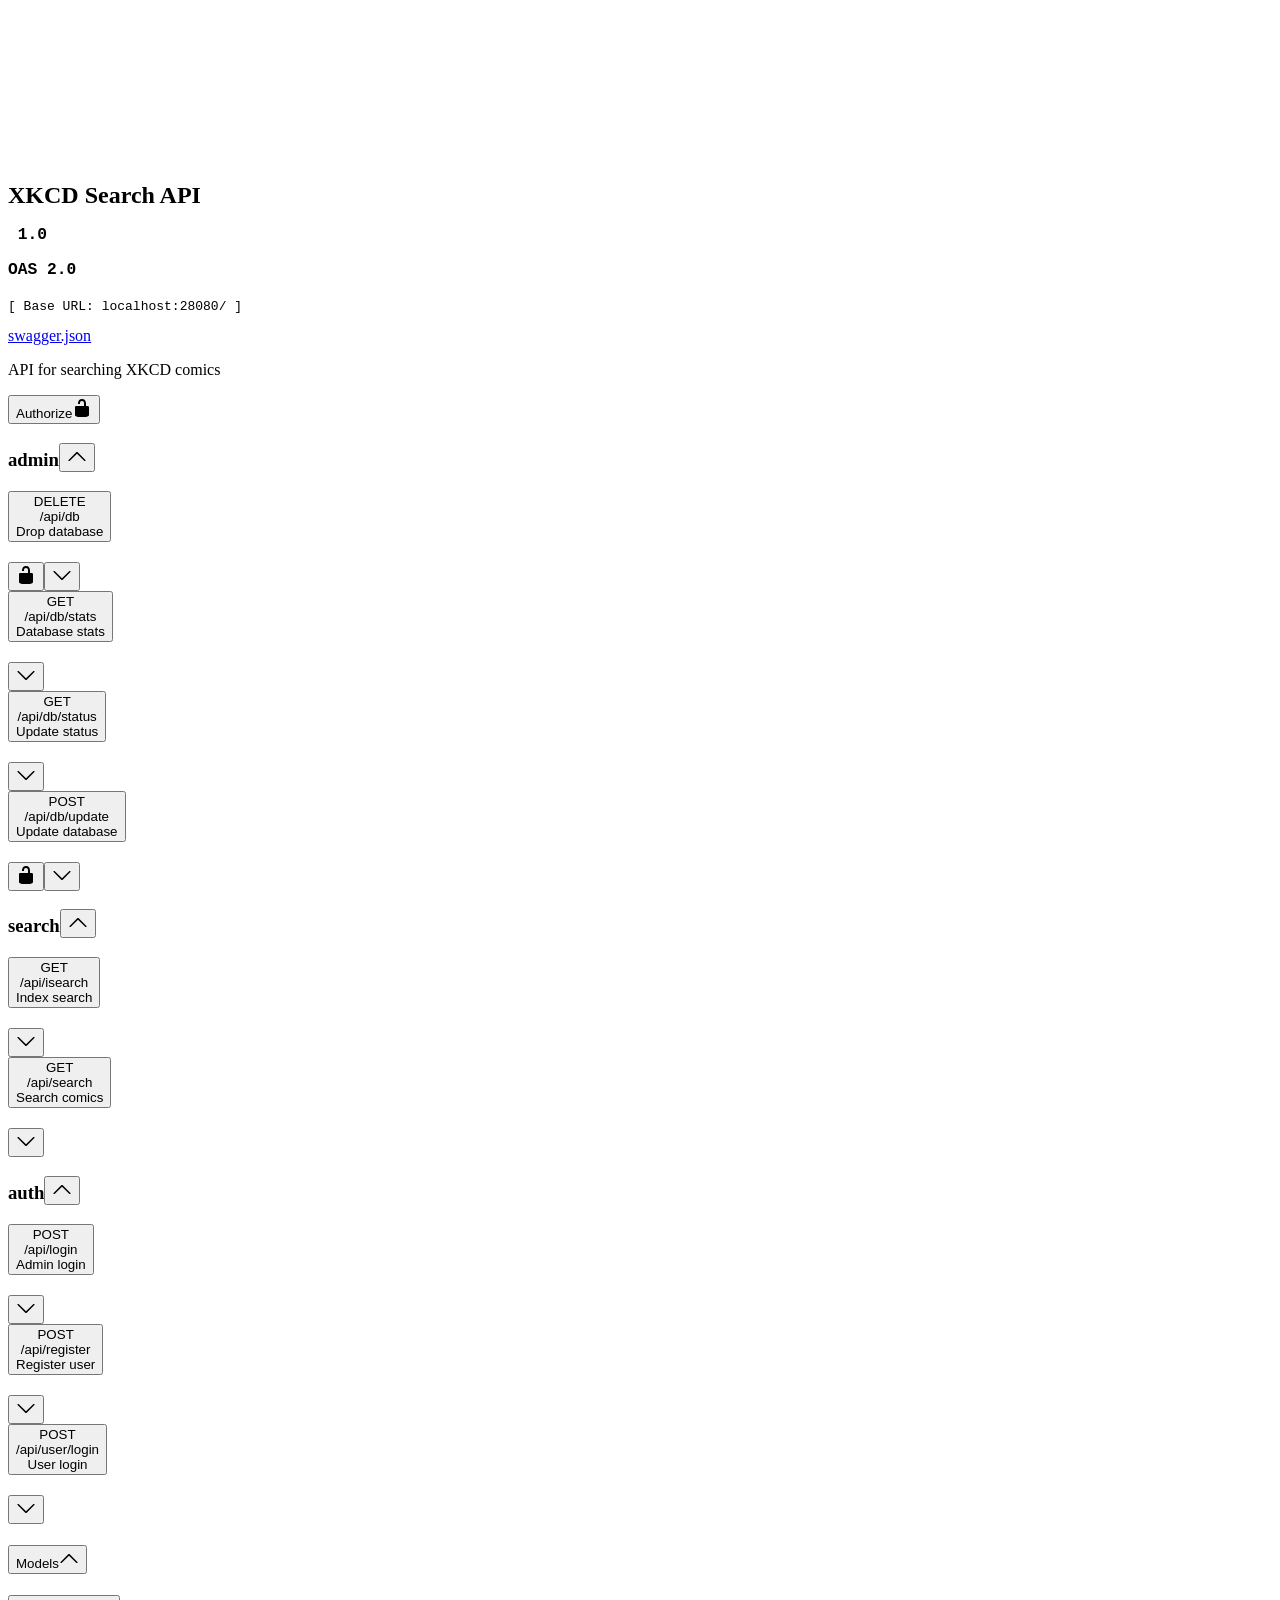
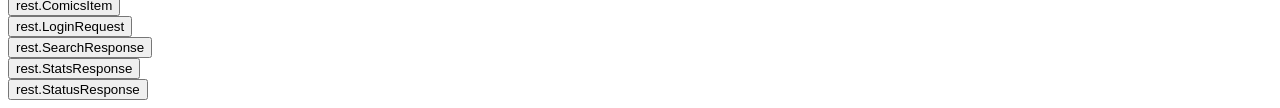
==== swagger/index.html @ 7f73f565 "deploy: b2ec8458a2280588ca6c98a9b2b200794ea55702" ====
<!DOCTYPE html>
<html lang="en">
<head>
  <meta charset="UTF-8">
  <title>XKCD Search API</title>
  <link rel="stylesheet" href="swagger-ui.css">
</head>
<body>
<div id="swagger-ui"></div>
<script src="swagger-ui-bundle.js"></script>
<script>
  SwaggerUIBundle({ url: "swagger.json", dom_id: "#swagger-ui", presets: [SwaggerUIBundle.presets.apis] })
</script>
</body>
</html>
---- swagger/swagger-ui.css ----
.swagger-ui{color:#3b4151;container-name:swagger-ui;container-type:inline-size;/*! normalize.css v7.0.0 | MIT License | github.com/necolas/normalize.css */font-family:sans-serif}.swagger-ui html{line-height:1.15;-ms-text-size-adjust:100%;-webkit-text-size-adjust:100%}.swagger-ui body{margin:0}.swagger-ui article,.swagger-ui aside,.swagger-ui footer,.swagger-ui header,.swagger-ui nav,.swagger-ui section{display:block}.swagger-ui h1{font-size:2em;margin:.67em 0}.swagger-ui figcaption,.swagger-ui figure,.swagger-ui main{display:block}.swagger-ui figure{margin:1em 40px}.swagger-ui hr{box-sizing:content-box;height:0;overflow:visible}.swagger-ui pre{font-family:monospace,monospace;font-size:1em}.swagger-ui a{background-color:transparent;-webkit-text-decoration-skip:objects}.swagger-ui abbr[title]{border-bottom:none;text-decoration:underline;-webkit-text-decoration:underline dotted;text-decoration:underline dotted}.swagger-ui b,.swagger-ui strong{font-weight:inherit;font-weight:bolder}.swagger-ui code,.swagger-ui kbd,.swagger-ui samp{font-family:monospace,monospace;font-size:1em}.swagger-ui dfn{font-style:italic}.swagger-ui mark{background-color:#ff0;color:#000}.swagger-ui small{font-size:80%}.swagger-ui sub,.swagger-ui sup{font-size:75%;line-height:0;position:relative;vertical-align:baseline}.swagger-ui sub{bottom:-.25em}.swagger-ui sup{top:-.5em}.swagger-ui audio,.swagger-ui video{display:inline-block}.swagger-ui audio:not([controls]){display:none;height:0}.swagger-ui img{border-style:none}.swagger-ui svg:not(:root){overflow:hidden}.swagger-ui button,.swagger-ui input,.swagger-ui optgroup,.swagger-ui select,.swagger-ui textarea{font-family:sans-serif;font-size:100%;line-height:1.15;margin:0}.swagger-ui button,.swagger-ui input{overflow:visible}.swagger-ui button,.swagger-ui select{text-transform:none}.swagger-ui [type=reset],.swagger-ui [type=submit],.swagger-ui button,.swagger-ui html [type=button]{-webkit-appearance:button}.swagger-ui [type=button]::-moz-focus-inner,.swagger-ui [type=reset]::-moz-focus-inner,.swagger-ui [type=submit]::-moz-focus-inner,.swagger-ui button::-moz-focus-inner{border-style:none;padding:0}.swagger-ui [type=button]:-moz-focusring,.swagger-ui [type=reset]:-moz-focusring,.swagger-ui [type=submit]:-moz-focusring,.swagger-ui button:-moz-focusring{outline:1px dotted ButtonText}.swagger-ui fieldset{padding:.35em .75em .625em}.swagger-ui legend{box-sizing:border-box;color:inherit;display:table;max-width:100%;padding:0;white-space:normal}.swagger-ui progress{display:inline-block;vertical-align:baseline}.swagger-ui textarea{overflow:auto}.swagger-ui [type=checkbox],.swagger-ui [type=radio]{box-sizing:border-box;padding:0}.swagger-ui [type=number]::-webkit-inner-spin-button,.swagger-ui [type=number]::-webkit-outer-spin-button{height:auto}.swagger-ui [type=search]{-webkit-appearance:textfield;outline-offset:-2px}.swagger-ui [type=search]::-webkit-search-cancel-button,.swagger-ui [type=search]::-webkit-search-decoration{-webkit-appearance:none}.swagger-ui ::-webkit-file-upload-button{-webkit-appearance:button;font:inherit}.swagger-ui details,.swagger-ui menu{display:block}.swagger-ui summary{display:list-item}.swagger-ui canvas{display:inline-block}.swagger-ui [hidden],.swagger-ui template{display:none}.swagger-ui .debug *{outline:1px solid gold}.swagger-ui .debug-white *{outline:1px solid #fff}.swagger-ui .debug-black *{outline:1px solid #000}.swagger-ui .debug-grid{background:transparent url([data-uri]) repeat 0 0}.swagger-ui .debug-grid-16{background:transparent url([data-uri]) repeat 0 0}.swagger-ui .debug-grid-8-solid{background:#fff url([data-uri]) repeat 0 0}.swagger-ui .debug-grid-16-solid{background:#fff url([data-uri]) repeat 0 0}.swagger-ui .border-box,.swagger-ui a,.swagger-ui article,.swagger-ui body,.swagger-ui code,.swagger-ui dd,.swagger-ui div,.swagger-ui dl,.swagger-ui dt,.swagger-ui fieldset,.swagger-ui footer,.swagger-ui form,.swagger-ui h1,.swagger-ui h2,.swagger-ui h3,.swagger-ui h4,.swagger-ui h5,.swagger-ui h6,.swagger-ui header,.swagger-ui html,.swagger-ui input[type=email],.swagger-ui input[type=number],.swagger-ui input[type=password],.swagger-ui input[type=tel],.swagger-ui input[type=text],.swagger-ui input[type=url],.swagger-ui legend,.swagger-ui li,.swagger-ui main,.swagger-ui ol,.swagger-ui p,.swagger-ui pre,.swagger-ui section,.swagger-ui table,.swagger-ui td,.swagger-ui textarea,.swagger-ui th,.swagger-ui tr,.swagger-ui ul{box-sizing:border-box}.swagger-ui .aspect-ratio{height:0;position:relative}.swagger-ui .aspect-ratio--16x9{padding-bottom:56.25%}.swagger-ui .aspect-ratio--9x16{padding-bottom:177.77%}.swagger-ui .aspect-ratio--4x3{padding-bottom:75%}.swagger-ui .aspect-ratio--3x4{padding-bottom:133.33%}.swagger-ui .aspect-ratio--6x4{padding-bottom:66.6%}.swagger-ui .aspect-ratio--4x6{padding-bottom:150%}.swagger-ui .aspect-ratio--8x5{padding-bottom:62.5%}.swagger-ui .aspect-ratio--5x8{padding-bottom:160%}.swagger-ui .aspect-ratio--7x5{padding-bottom:71.42%}.swagger-ui .aspect-ratio--5x7{padding-bottom:140%}.swagger-ui .aspect-ratio--1x1{padding-bottom:100%}.swagger-ui .aspect-ratio--object{bottom:0;height:100%;left:0;position:absolute;right:0;top:0;width:100%;z-index:100}@media screen and (min-width:30em){.swagger-ui .aspect-ratio-ns{height:0;position:relative}.swagger-ui .aspect-ratio--16x9-ns{padding-bottom:56.25%}.swagger-ui .aspect-ratio--9x16-ns{padding-bottom:177.77%}.swagger-ui .aspect-ratio--4x3-ns{padding-bottom:75%}.swagger-ui .aspect-ratio--3x4-ns{padding-bottom:133.33%}.swagger-ui .aspect-ratio--6x4-ns{padding-bottom:66.6%}.swagger-ui .aspect-ratio--4x6-ns{padding-bottom:150%}.swagger-ui .aspect-ratio--8x5-ns{padding-bottom:62.5%}.swagger-ui .aspect-ratio--5x8-ns{padding-bottom:160%}.swagger-ui .aspect-ratio--7x5-ns{padding-bottom:71.42%}.swagger-ui .aspect-ratio--5x7-ns{padding-bottom:140%}.swagger-ui .aspect-ratio--1x1-ns{padding-bottom:100%}.swagger-ui .aspect-ratio--object-ns{bottom:0;height:100%;left:0;position:absolute;right:0;top:0;width:100%;z-index:100}}@media screen and (min-width:30em)and (max-width:60em){.swagger-ui .aspect-ratio-m{height:0;position:relative}.swagger-ui .aspect-ratio--16x9-m{padding-bottom:56.25%}.swagger-ui .aspect-ratio--9x16-m{padding-bottom:177.77%}.swagger-ui .aspect-ratio--4x3-m{padding-bottom:75%}.swagger-ui .aspect-ratio--3x4-m{padding-bottom:133.33%}.swagger-ui .aspect-ratio--6x4-m{padding-bottom:66.6%}.swagger-ui .aspect-ratio--4x6-m{padding-bottom:150%}.swagger-ui .aspect-ratio--8x5-m{padding-bottom:62.5%}.swagger-ui .aspect-ratio--5x8-m{padding-bottom:160%}.swagger-ui .aspect-ratio--7x5-m{padding-bottom:71.42%}.swagger-ui .aspect-ratio--5x7-m{padding-bottom:140%}.swagger-ui .aspect-ratio--1x1-m{padding-bottom:100%}.swagger-ui .aspect-ratio--object-m{bottom:0;height:100%;left:0;position:absolute;right:0;top:0;width:100%;z-index:100}}@media screen and (min-width:60em){.swagger-ui .aspect-ratio-l{height:0;position:relative}.swagger-ui .aspect-ratio--16x9-l{padding-bottom:56.25%}.swagger-ui .aspect-ratio--9x16-l{padding-bottom:177.77%}.swagger-ui .aspect-ratio--4x3-l{padding-bottom:75%}.swagger-ui .aspect-ratio--3x4-l{padding-bottom:133.33%}.swagger-ui .aspect-ratio--6x4-l{padding-bottom:66.6%}.swagger-ui .aspect-ratio--4x6-l{padding-bottom:150%}.swagger-ui .aspect-ratio--8x5-l{padding-bottom:62.5%}.swagger-ui .aspect-ratio--5x8-l{padding-bottom:160%}.swagger-ui .aspect-ratio--7x5-l{padding-bottom:71.42%}.swagger-ui .aspect-ratio--5x7-l{padding-bottom:140%}.swagger-ui .aspect-ratio--1x1-l{padding-bottom:100%}.swagger-ui .aspect-ratio--object-l{bottom:0;height:100%;left:0;position:absolute;right:0;top:0;width:100%;z-index:100}}.swagger-ui img{max-width:100%}.swagger-ui .cover{background-size:cover!important}.swagger-ui .contain{background-size:contain!important}@media screen and (min-width:30em){.swagger-ui .cover-ns{background-size:cover!important}.swagger-ui .contain-ns{background-size:contain!important}}@media screen and (min-width:30em)and (max-width:60em){.swagger-ui .cover-m{background-size:cover!important}.swagger-ui .contain-m{background-size:contain!important}}@media screen and (min-width:60em){.swagger-ui .cover-l{background-size:cover!important}.swagger-ui .contain-l{background-size:contain!important}}.swagger-ui .bg-center{background-position:50%;background-repeat:no-repeat}.swagger-ui .bg-top{background-position:top;background-repeat:no-repeat}.swagger-ui .bg-right{background-position:100%;background-repeat:no-repeat}.swagger-ui .bg-bottom{background-position:bottom;background-repeat:no-repeat}.swagger-ui .bg-left{background-position:0;background-repeat:no-repeat}@media screen and (min-width:30em){.swagger-ui .bg-center-ns{background-position:50%;background-repeat:no-repeat}.swagger-ui .bg-top-ns{background-position:top;background-repeat:no-repeat}.swagger-ui .bg-right-ns{background-position:100%;background-repeat:no-repeat}.swagger-ui .bg-bottom-ns{background-position:bottom;background-repeat:no-repeat}.swagger-ui .bg-left-ns{background-position:0;background-repeat:no-repeat}}@media screen and (min-width:30em)and (max-width:60em){.swagger-ui .bg-center-m{background-position:50%;background-repeat:no-repeat}.swagger-ui .bg-top-m{background-position:top;background-repeat:no-repeat}.swagger-ui .bg-right-m{background-position:100%;background-repeat:no-repeat}.swagger-ui .bg-bottom-m{background-position:bottom;background-repeat:no-repeat}.swagger-ui .bg-left-m{background-position:0;background-repeat:no-repeat}}@media screen and (min-width:60em){.swagger-ui .bg-center-l{background-position:50%;background-repeat:no-repeat}.swagger-ui .bg-top-l{background-position:top;background-repeat:no-repeat}.swagger-ui .bg-right-l{background-position:100%;background-repeat:no-repeat}.swagger-ui .bg-bottom-l{background-position:bottom;background-repeat:no-repeat}.swagger-ui .bg-left-l{background-position:0;background-repeat:no-repeat}}.swagger-ui .outline{outline:1px solid}.swagger-ui .outline-transparent{outline:1px solid transparent}.swagger-ui .outline-0{outline:0}@media screen and (min-width:30em){.swagger-ui .outline-ns{outline:1px solid}.swagger-ui .outline-transparent-ns{outline:1px solid transparent}.swagger-ui .outline-0-ns{outline:0}}@media screen and (min-width:30em)and (max-width:60em){.swagger-ui .outline-m{outline:1px solid}.swagger-ui .outline-transparent-m{outline:1px solid transparent}.swagger-ui .outline-0-m{outline:0}}@media screen and (min-width:60em){.swagger-ui .outline-l{outline:1px solid}.swagger-ui .outline-transparent-l{outline:1px solid transparent}.swagger-ui .outline-0-l{outline:0}}.swagger-ui .ba{border-style:solid;border-width:1px}.swagger-ui .bt{border-top-style:solid;border-top-width:1px}.swagger-ui .br{border-right-style:solid;border-right-width:1px}.swagger-ui .bb{border-bottom-style:solid;border-bottom-width:1px}.swagger-ui .bl{border-left-style:solid;border-left-width:1px}.swagger-ui .bn{border-style:none;border-width:0}@media screen and (min-width:30em){.swagger-ui .ba-ns{border-style:solid;border-width:1px}.swagger-ui .bt-ns{border-top-style:solid;border-top-width:1px}.swagger-ui .br-ns{border-right-style:solid;border-right-width:1px}.swagger-ui .bb-ns{border-bottom-style:solid;border-bottom-width:1px}.swagger-ui .bl-ns{border-left-style:solid;border-left-width:1px}.swagger-ui .bn-ns{border-style:none;border-width:0}}@media screen and (min-width:30em)and (max-width:60em){.swagger-ui .ba-m{border-style:solid;border-width:1px}.swagger-ui .bt-m{border-top-style:solid;border-top-width:1px}.swagger-ui .br-m{border-right-style:solid;border-right-width:1px}.swagger-ui .bb-m{border-bottom-style:solid;border-bottom-width:1px}.swagger-ui .bl-m{border-left-style:solid;border-left-width:1px}.swagger-ui .bn-m{border-style:none;border-width:0}}@media screen and (min-width:60em){.swagger-ui .ba-l{border-style:solid;border-width:1px}.swagger-ui .bt-l{border-top-style:solid;border-top-width:1px}.swagger-ui .br-l{border-right-style:solid;border-right-width:1px}.swagger-ui .bb-l{border-bottom-style:solid;border-bottom-width:1px}.swagger-ui .bl-l{border-left-style:solid;border-left-width:1px}.swagger-ui .bn-l{border-style:none;border-width:0}}.swagger-ui .b--black{border-color:#000}.swagger-ui .b--near-black{border-color:#111}.swagger-ui .b--dark-gray{border-color:#333}.swagger-ui .b--mid-gray{border-color:#555}.swagger-ui .b--gray{border-color:#777}.swagger-ui .b--silver{border-color:#999}.swagger-ui .b--light-silver{border-color:#aaa}.swagger-ui .b--moon-gray{border-color:#ccc}.swagger-ui .b--light-gray{border-color:#eee}.swagger-ui .b--near-white{border-color:#f4f4f4}.swagger-ui .b--white{border-color:#fff}.swagger-ui .b--white-90{border-color:hsla(0,0%,100%,.9)}.swagger-ui .b--white-80{border-color:hsla(0,0%,100%,.8)}.swagger-ui .b--white-70{border-color:hsla(0,0%,100%,.7)}.swagger-ui .b--white-60{border-color:hsla(0,0%,100%,.6)}.swagger-ui .b--white-50{border-color:hsla(0,0%,100%,.5)}.swagger-ui .b--white-40{border-color:hsla(0,0%,100%,.4)}.swagger-ui .b--white-30{border-color:hsla(0,0%,100%,.3)}.swagger-ui .b--white-20{border-color:hsla(0,0%,100%,.2)}.swagger-ui .b--white-10{border-color:hsla(0,0%,100%,.1)}.swagger-ui .b--white-05{border-color:hsla(0,0%,100%,.05)}.swagger-ui .b--white-025{border-color:hsla(0,0%,100%,.025)}.swagger-ui .b--white-0125{border-color:hsla(0,0%,100%,.013)}.swagger-ui .b--black-90{border-color:rgba(0,0,0,.9)}.swagger-ui .b--black-80{border-color:rgba(0,0,0,.8)}.swagger-ui .b--black-70{border-color:rgba(0,0,0,.7)}.swagger-ui .b--black-60{border-color:rgba(0,0,0,.6)}.swagger-ui .b--black-50{border-color:rgba(0,0,0,.5)}.swagger-ui .b--black-40{border-color:rgba(0,0,0,.4)}.swagger-ui .b--black-30{border-color:rgba(0,0,0,.3)}.swagger-ui .b--black-20{border-color:rgba(0,0,0,.2)}.swagger-ui .b--black-10{border-color:rgba(0,0,0,.1)}.swagger-ui .b--black-05{border-color:rgba(0,0,0,.05)}.swagger-ui .b--black-025{border-color:rgba(0,0,0,.025)}.swagger-ui .b--black-0125{border-color:rgba(0,0,0,.013)}.swagger-ui .b--dark-red{border-color:#e7040f}.swagger-ui .b--red{border-color:#ff4136}.swagger-ui .b--light-red{border-color:#ff725c}.swagger-ui .b--orange{border-color:#ff6300}.swagger-ui .b--gold{border-color:#ffb700}.swagger-ui .b--yellow{border-color:gold}.swagger-ui .b--light-yellow{border-color:#fbf1a9}.swagger-ui .b--purple{border-color:#5e2ca5}.swagger-ui .b--light-purple{border-color:#a463f2}.swagger-ui .b--dark-pink{border-color:#d5008f}.swagger-ui .b--hot-pink{border-color:#ff41b4}.swagger-ui .b--pink{border-color:#ff80cc}.swagger-ui .b--light-pink{border-color:#ffa3d7}.swagger-ui .b--dark-green{border-color:#137752}.swagger-ui .b--green{border-color:#19a974}.swagger-ui .b--light-green{border-color:#9eebcf}.swagger-ui .b--navy{border-color:#001b44}.swagger-ui .b--dark-blue{border-color:#00449e}.swagger-ui .b--blue{border-color:#357edd}.swagger-ui .b--light-blue{border-color:#96ccff}.swagger-ui .b--lightest-blue{border-color:#cdecff}.swagger-ui .b--washed-blue{border-color:#f6fffe}.swagger-ui .b--washed-green{border-color:#e8fdf5}.swagger-ui .b--washed-yellow{border-color:#fffceb}.swagger-ui .b--washed-red{border-color:#ffdfdf}.swagger-ui .b--transparent{border-color:transparent}.swagger-ui .b--inherit{border-color:inherit}.swagger-ui .br0{border-radius:0}.swagger-ui .br1{border-radius:.125rem}.swagger-ui .br2{border-radius:.25rem}.swagger-ui .br3{border-radius:.5rem}.swagger-ui .br4{border-radius:1rem}.swagger-ui .br-100{border-radius:100%}.swagger-ui .br-pill{border-radius:9999px}.swagger-ui .br--bottom{border-top-left-radius:0;border-top-right-radius:0}.swagger-ui .br--top{border-bottom-left-radius:0;border-bottom-right-radius:0}.swagger-ui .br--right{border-bottom-left-radius:0;border-top-left-radius:0}.swagger-ui .br--left{border-bottom-right-radius:0;border-top-right-radius:0}@media screen and (min-width:30em){.swagger-ui .br0-ns{border-radius:0}.swagger-ui .br1-ns{border-radius:.125rem}.swagger-ui .br2-ns{border-radius:.25rem}.swagger-ui .br3-ns{border-radius:.5rem}.swagger-ui .br4-ns{border-radius:1rem}.swagger-ui .br-100-ns{border-radius:100%}.swagger-ui .br-pill-ns{border-radius:9999px}.swagger-ui .br--bottom-ns{border-top-left-radius:0;border-top-right-radius:0}.swagger-ui .br--top-ns{border-bottom-left-radius:0;border-bottom-right-radius:0}.swagger-ui .br--right-ns{border-bottom-left-radius:0;border-top-left-radius:0}.swagger-ui .br--left-ns{border-bottom-right-radius:0;border-top-right-radius:0}}@media screen and (min-width:30em)and (max-width:60em){.swagger-ui .br0-m{border-radius:0}.swagger-ui .br1-m{border-radius:.125rem}.swagger-ui .br2-m{border-radius:.25rem}.swagger-ui .br3-m{border-radius:.5rem}.swagger-ui .br4-m{border-radius:1rem}.swagger-ui .br-100-m{border-radius:100%}.swagger-ui .br-pill-m{border-radius:9999px}.swagger-ui .br--bottom-m{border-top-left-radius:0;border-top-right-radius:0}.swagger-ui .br--top-m{border-bottom-left-radius:0;border-bottom-right-radius:0}.swagger-ui .br--right-m{border-bottom-left-radius:0;border-top-left-radius:0}.swagger-ui .br--left-m{border-bottom-right-radius:0;border-top-right-radius:0}}@media screen and (min-width:60em){.swagger-ui .br0-l{border-radius:0}.swagger-ui .br1-l{border-radius:.125rem}.swagger-ui .br2-l{border-radius:.25rem}.swagger-ui .br3-l{border-radius:.5rem}.swagger-ui .br4-l{border-radius:1rem}.swagger-ui .br-100-l{border-radius:100%}.swagger-ui .br-pill-l{border-radius:9999px}.swagger-ui .br--bottom-l{border-top-left-radius:0;border-top-right-radius:0}.swagger-ui .br--top-l{border-bottom-left-radius:0;border-bottom-right-radius:0}.swagger-ui .br--right-l{border-bottom-left-radius:0;border-top-left-radius:0}.swagger-ui .br--left-l{border-bottom-right-radius:0;border-top-right-radius:0}}.swagger-ui .b--dotted{border-style:dotted}.swagger-ui .b--dashed{border-style:dashed}.swagger-ui .b--solid{border-style:solid}.swagger-ui .b--none{border-style:none}@media screen and (min-width:30em){.swagger-ui .b--dotted-ns{border-style:dotted}.swagger-ui .b--dashed-ns{border-style:dashed}.swagger-ui .b--solid-ns{border-style:solid}.swagger-ui .b--none-ns{border-style:none}}@media screen and (min-width:30em)and (max-width:60em){.swagger-ui .b--dotted-m{border-style:dotted}.swagger-ui .b--dashed-m{border-style:dashed}.swagger-ui .b--solid-m{border-style:solid}.swagger-ui .b--none-m{border-style:none}}@media screen and (min-width:60em){.swagger-ui .b--dotted-l{border-style:dotted}.swagger-ui .b--dashed-l{border-style:dashed}.swagger-ui .b--solid-l{border-style:solid}.swagger-ui .b--none-l{border-style:none}}.swagger-ui .bw0{border-width:0}.swagger-ui .bw1{border-width:.125rem}.swagger-ui .bw2{border-width:.25rem}.swagger-ui .bw3{border-width:.5rem}.swagger-ui .bw4{border-width:1rem}.swagger-ui .bw5{border-width:2rem}.swagger-ui .bt-0{border-top-width:0}.swagger-ui .br-0{border-right-width:0}.swagger-ui .bb-0{border-bottom-width:0}.swagger-ui .bl-0{border-left-width:0}@media screen and (min-width:30em){.swagger-ui .bw0-ns{border-width:0}.swagger-ui .bw1-ns{border-width:.125rem}.swagger-ui .bw2-ns{border-width:.25rem}.swagger-ui .bw3-ns{border-width:.5rem}.swagger-ui .bw4-ns{border-width:1rem}.swagger-ui .bw5-ns{border-width:2rem}.swagger-ui .bt-0-ns{border-top-width:0}.swagger-ui .br-0-ns{border-right-width:0}.swagger-ui .bb-0-ns{border-bottom-width:0}.swagger-ui .bl-0-ns{border-left-width:0}}@media screen and (min-width:30em)and (max-width:60em){.swagger-ui .bw0-m{border-width:0}.swagger-ui .bw1-m{border-width:.125rem}.swagger-ui .bw2-m{border-width:.25rem}.swagger-ui .bw3-m{border-width:.5rem}.swagger-ui .bw4-m{border-width:1rem}.swagger-ui .bw5-m{border-width:2rem}.swagger-ui .bt-0-m{border-top-width:0}.swagger-ui .br-0-m{border-right-width:0}.swagger-ui .bb-0-m{border-bottom-width:0}.swagger-ui .bl-0-m{border-left-width:0}}@media screen and (min-width:60em){.swagger-ui .bw0-l{border-width:0}.swagger-ui .bw1-l{border-width:.125rem}.swagger-ui .bw2-l{border-width:.25rem}.swagger-ui .bw3-l{border-width:.5rem}.swagger-ui .bw4-l{border-width:1rem}.swagger-ui .bw5-l{border-width:2rem}.swagger-ui .bt-0-l{border-top-width:0}.swagger-ui .br-0-l{border-right-width:0}.swagger-ui .bb-0-l{border-bottom-width:0}.swagger-ui .bl-0-l{border-left-width:0}}.swagger-ui .shadow-1{box-shadow:0 0 4px 2px rgba(0,0,0,.2)}.swagger-ui .shadow-2{box-shadow:0 0 8px 2px rgba(0,0,0,.2)}.swagger-ui .shadow-3{box-shadow:2px 2px 4px 2px rgba(0,0,0,.2)}.swagger-ui .shadow-4{box-shadow:2px 2px 8px 0 rgba(0,0,0,.2)}.swagger-ui .shadow-5{box-shadow:4px 4px 8px 0 rgba(0,0,0,.2)}@media screen and (min-width:30em){.swagger-ui .shadow-1-ns{box-shadow:0 0 4px 2px rgba(0,0,0,.2)}.swagger-ui .shadow-2-ns{box-shadow:0 0 8px 2px rgba(0,0,0,.2)}.swagger-ui .shadow-3-ns{box-shadow:2px 2px 4px 2px rgba(0,0,0,.2)}.swagger-ui .shadow-4-ns{box-shadow:2px 2px 8px 0 rgba(0,0,0,.2)}.swagger-ui .shadow-5-ns{box-shadow:4px 4px 8px 0 rgba(0,0,0,.2)}}@media screen and (min-width:30em)and (max-width:60em){.swagger-ui .shadow-1-m{box-shadow:0 0 4px 2px rgba(0,0,0,.2)}.swagger-ui .shadow-2-m{box-shadow:0 0 8px 2px rgba(0,0,0,.2)}.swagger-ui .shadow-3-m{box-shadow:2px 2px 4px 2px rgba(0,0,0,.2)}.swagger-ui .shadow-4-m{box-shadow:2px 2px 8px 0 rgba(0,0,0,.2)}.swagger-ui .shadow-5-m{box-shadow:4px 4px 8px 0 rgba(0,0,0,.2)}}@media screen and (min-width:60em){.swagger-ui .shadow-1-l{box-shadow:0 0 4px 2px rgba(0,0,0,.2)}.swagger-ui .shadow-2-l{box-shadow:0 0 8px 2px rgba(0,0,0,.2)}.swagger-ui .shadow-3-l{box-shadow:2px 2px 4px 2px rgba(0,0,0,.2)}.swagger-ui .shadow-4-l{box-shadow:2px 2px 8px 0 rgba(0,0,0,.2)}.swagger-ui .shadow-5-l{box-shadow:4px 4px 8px 0 rgba(0,0,0,.2)}}.swagger-ui .pre{overflow-x:auto;overflow-y:hidden;overflow:scroll}.swagger-ui .top-0{top:0}.swagger-ui .right-0{right:0}.swagger-ui .bottom-0{bottom:0}.swagger-ui .left-0{left:0}.swagger-ui .top-1{top:1rem}.swagger-ui .right-1{right:1rem}.swagger-ui .bottom-1{bottom:1rem}.swagger-ui .left-1{left:1rem}.swagger-ui .top-2{top:2rem}.swagger-ui .right-2{right:2rem}.swagger-ui .bottom-2{bottom:2rem}.swagger-ui .left-2{left:2rem}.swagger-ui .top--1{top:-1rem}.swagger-ui .right--1{right:-1rem}.swagger-ui .bottom--1{bottom:-1rem}.swagger-ui .left--1{left:-1rem}.swagger-ui .top--2{top:-2rem}.swagger-ui .right--2{right:-2rem}.swagger-ui .bottom--2{bottom:-2rem}.swagger-ui .left--2{left:-2rem}.swagger-ui .absolute--fill{bottom:0;left:0;right:0;top:0}@media screen and (min-width:30em){.swagger-ui .top-0-ns{top:0}.swagger-ui .left-0-ns{left:0}.swagger-ui .right-0-ns{right:0}.swagger-ui .bottom-0-ns{bottom:0}.swagger-ui .top-1-ns{top:1rem}.swagger-ui .left-1-ns{left:1rem}.swagger-ui .right-1-ns{right:1rem}.swagger-ui .bottom-1-ns{bottom:1rem}.swagger-ui .top-2-ns{top:2rem}.swagger-ui .left-2-ns{left:2rem}.swagger-ui .right-2-ns{right:2rem}.swagger-ui .bottom-2-ns{bottom:2rem}.swagger-ui .top--1-ns{top:-1rem}.swagger-ui .right--1-ns{right:-1rem}.swagger-ui .bottom--1-ns{bottom:-1rem}.swagger-ui .left--1-ns{left:-1rem}.swagger-ui .top--2-ns{top:-2rem}.swagger-ui .right--2-ns{right:-2rem}.swagger-ui .bottom--2-ns{bottom:-2rem}.swagger-ui .left--2-ns{left:-2rem}.swagger-ui .absolute--fill-ns{bottom:0;left:0;right:0;top:0}}@media screen and (min-width:30em)and (max-width:60em){.swagger-ui .top-0-m{top:0}.swagger-ui .left-0-m{left:0}.swagger-ui .right-0-m{right:0}.swagger-ui .bottom-0-m{bottom:0}.swagger-ui .top-1-m{top:1rem}.swagger-ui .left-1-m{left:1rem}.swagger-ui .right-1-m{right:1rem}.swagger-ui .bottom-1-m{bottom:1rem}.swagger-ui .top-2-m{top:2rem}.swagger-ui .left-2-m{left:2rem}.swagger-ui .right-2-m{right:2rem}.swagger-ui .bottom-2-m{bottom:2rem}.swagger-ui .top--1-m{top:-1rem}.swagger-ui .right--1-m{right:-1rem}.swagger-ui .bottom--1-m{bottom:-1rem}.swagger-ui .left--1-m{left:-1rem}.swagger-ui .top--2-m{top:-2rem}.swagger-ui .right--2-m{right:-2rem}.swagger-ui .bottom--2-m{bottom:-2rem}.swagger-ui .left--2-m{left:-2rem}.swagger-ui .absolute--fill-m{bottom:0;left:0;right:0;top:0}}@media screen and (min-width:60em){.swagger-ui .top-0-l{top:0}.swagger-ui .left-0-l{left:0}.swagger-ui .right-0-l{right:0}.swagger-ui .bottom-0-l{bottom:0}.swagger-ui .top-1-l{top:1rem}.swagger-ui .left-1-l{left:1rem}.swagger-ui .right-1-l{right:1rem}.swagger-ui .bottom-1-l{bottom:1rem}.swagger-ui .top-2-l{top:2rem}.swagger-ui .left-2-l{left:2rem}.swagger-ui .right-2-l{right:2rem}.swagger-ui .bottom-2-l{bottom:2rem}.swagger-ui .top--1-l{top:-1rem}.swagger-ui .right--1-l{right:-1rem}.swagger-ui .bottom--1-l{bottom:-1rem}.swagger-ui .left--1-l{left:-1rem}.swagger-ui .top--2-l{top:-2rem}.swagger-ui .right--2-l{right:-2rem}.swagger-ui .bottom--2-l{bottom:-2rem}.swagger-ui .left--2-l{left:-2rem}.swagger-ui .absolute--fill-l{bottom:0;left:0;right:0;top:0}}.swagger-ui .cf:after,.swagger-ui .cf:before{content:" ";display:table}.swagger-ui .cf:after{clear:both}.swagger-ui .cf{zoom:1}.swagger-ui .cl{clear:left}.swagger-ui .cr{clear:right}.swagger-ui .cb{clear:both}.swagger-ui .cn{clear:none}@media screen and (min-width:30em){.swagger-ui .cl-ns{clear:left}.swagger-ui .cr-ns{clear:right}.swagger-ui .cb-ns{clear:both}.swagger-ui .cn-ns{clear:none}}@media screen and (min-width:30em)and (max-width:60em){.swagger-ui .cl-m{clear:left}.swagger-ui .cr-m{clear:right}.swagger-ui .cb-m{clear:both}.swagger-ui .cn-m{clear:none}}@media screen and (min-width:60em){.swagger-ui .cl-l{clear:left}.swagger-ui .cr-l{clear:right}.swagger-ui .cb-l{clear:both}.swagger-ui .cn-l{clear:none}}.swagger-ui .flex{display:flex}.swagger-ui .inline-flex{display:inline-flex}.swagger-ui .flex-auto{flex:1 1 auto;min-height:0;min-width:0}.swagger-ui .flex-none{flex:none}.swagger-ui .flex-column{flex-direction:column}.swagger-ui .flex-row{flex-direction:row}.swagger-ui .flex-wrap{flex-wrap:wrap}.swagger-ui .flex-nowrap{flex-wrap:nowrap}.swagger-ui .flex-wrap-reverse{flex-wrap:wrap-reverse}.swagger-ui .flex-column-reverse{flex-direction:column-reverse}.swagger-ui .flex-row-reverse{flex-direction:row-reverse}.swagger-ui .items-start{align-items:flex-start}.swagger-ui .items-end{align-items:flex-end}.swagger-ui .items-center{align-items:center}.swagger-ui .items-baseline{align-items:baseline}.swagger-ui .items-stretch{align-items:stretch}.swagger-ui .self-start{align-self:flex-start}.swagger-ui .self-end{align-self:flex-end}.swagger-ui .self-center{align-self:center}.swagger-ui .self-baseline{align-self:baseline}.swagger-ui .self-stretch{align-self:stretch}.swagger-ui .justify-start{justify-content:flex-start}.swagger-ui .justify-end{justify-content:flex-end}.swagger-ui .justify-center{justify-content:center}.swagger-ui .justify-between{justify-content:space-between}.swagger-ui .justify-around{justify-content:space-around}.swagger-ui .content-start{align-content:flex-start}.swagger-ui .content-end{align-content:flex-end}.swagger-ui .content-center{align-content:center}.swagger-ui .content-between{align-content:space-between}.swagger-ui .content-around{align-content:space-around}.swagger-ui .content-stretch{align-content:stretch}.swagger-ui .order-0{order:0}.swagger-ui .order-1{order:1}.swagger-ui .order-2{order:2}.swagger-ui .order-3{order:3}.swagger-ui .order-4{order:4}.swagger-ui .order-5{order:5}.swagger-ui .order-6{order:6}.swagger-ui .order-7{order:7}.swagger-ui .order-8{order:8}.swagger-ui .order-last{order:99999}.swagger-ui .flex-grow-0{flex-grow:0}.swagger-ui .flex-grow-1{flex-grow:1}.swagger-ui .flex-shrink-0{flex-shrink:0}.swagger-ui .flex-shrink-1{flex-shrink:1}@media screen and (min-width:30em){.swagger-ui .flex-ns{display:flex}.swagger-ui .inline-flex-ns{display:inline-flex}.swagger-ui .flex-auto-ns{flex:1 1 auto;min-height:0;min-width:0}.swagger-ui .flex-none-ns{flex:none}.swagger-ui .flex-column-ns{flex-direction:column}.swagger-ui .flex-row-ns{flex-direction:row}.swagger-ui .flex-wrap-ns{flex-wrap:wrap}.swagger-ui .flex-nowrap-ns{flex-wrap:nowrap}.swagger-ui .flex-wrap-reverse-ns{flex-wrap:wrap-reverse}.swagger-ui .flex-column-reverse-ns{flex-direction:column-reverse}.swagger-ui .flex-row-reverse-ns{flex-direction:row-reverse}.swagger-ui .items-start-ns{align-items:flex-start}.swagger-ui .items-end-ns{align-items:flex-end}.swagger-ui .items-center-ns{align-items:center}.swagger-ui .items-baseline-ns{align-items:baseline}.swagger-ui .items-stretch-ns{align-items:stretch}.swagger-ui .self-start-ns{align-self:flex-start}.swagger-ui .self-end-ns{align-self:flex-end}.swagger-ui .self-center-ns{align-self:center}.swagger-ui .self-baseline-ns{align-self:baseline}.swagger-ui .self-stretch-ns{align-self:stretch}.swagger-ui .justify-start-ns{justify-content:flex-start}.swagger-ui .justify-end-ns{justify-content:flex-end}.swagger-ui .justify-center-ns{justify-content:center}.swagger-ui .justify-between-ns{justify-content:space-between}.swagger-ui .justify-around-ns{justify-content:space-around}.swagger-ui .content-start-ns{align-content:flex-start}.swagger-ui .content-end-ns{align-content:flex-end}.swagger-ui .content-center-ns{align-content:center}.swagger-ui .content-between-ns{align-content:space-between}.swagger-ui .content-around-ns{align-content:space-around}.swagger-ui .content-stretch-ns{align-content:stretch}.swagger-ui .order-0-ns{order:0}.swagger-ui .order-1-ns{order:1}.swagger-ui .order-2-ns{order:2}.swagger-ui .order-3-ns{order:3}.swagger-ui .order-4-ns{order:4}.swagger-ui .order-5-ns{order:5}.swagger-ui .order-6-ns{order:6}.swagger-ui .order-7-ns{order:7}.swagger-ui .order-8-ns{order:8}.swagger-ui .order-last-ns{order:99999}.swagger-ui .flex-grow-0-ns{flex-grow:0}.swagger-ui .flex-grow-1-ns{flex-grow:1}.swagger-ui .flex-shrink-0-ns{flex-shrink:0}.swagger-ui .flex-shrink-1-ns{flex-shrink:1}}@media screen and (min-width:30em)and (max-width:60em){.swagger-ui .flex-m{display:flex}.swagger-ui .inline-flex-m{display:inline-flex}.swagger-ui .flex-auto-m{flex:1 1 auto;min-height:0;min-width:0}.swagger-ui .flex-none-m{flex:none}.swagger-ui .flex-column-m{flex-direction:column}.swagger-ui .flex-row-m{flex-direction:row}.swagger-ui .flex-wrap-m{flex-wrap:wrap}.swagger-ui .flex-nowrap-m{flex-wrap:nowrap}.swagger-ui .flex-wrap-reverse-m{flex-wrap:wrap-reverse}.swagger-ui .flex-column-reverse-m{flex-direction:column-reverse}.swagger-ui .flex-row-reverse-m{flex-direction:row-reverse}.swagger-ui .items-start-m{align-items:flex-start}.swagger-ui .items-end-m{align-items:flex-end}.swagger-ui .items-center-m{align-items:center}.swagger-ui .items-baseline-m{align-items:baseline}.swagger-ui .items-stretch-m{align-items:stretch}.swagger-ui .self-start-m{align-self:flex-start}.swagger-ui .self-end-m{align-self:flex-end}.swagger-ui .self-center-m{align-self:center}.swagger-ui .self-baseline-m{align-self:baseline}.swagger-ui .self-stretch-m{align-self:stretch}.swagger-ui .justify-start-m{justify-content:flex-start}.swagger-ui .justify-end-m{justify-content:flex-end}.swagger-ui .justify-center-m{justify-content:center}.swagger-ui .justify-between-m{justify-content:space-between}.swagger-ui .justify-around-m{justify-content:space-around}.swagger-ui .content-start-m{align-content:flex-start}.swagger-ui .content-end-m{align-content:flex-end}.swagger-ui .content-center-m{align-content:center}.swagger-ui .content-between-m{align-content:space-between}.swagger-ui .content-around-m{align-content:space-around}.swagger-ui .content-stretch-m{align-content:stretch}.swagger-ui .order-0-m{order:0}.swagger-ui .order-1-m{order:1}.swagger-ui .order-2-m{order:2}.swagger-ui .order-3-m{order:3}.swagger-ui .order-4-m{order:4}.swagger-ui .order-5-m{order:5}.swagger-ui .order-6-m{order:6}.swagger-ui .order-7-m{order:7}.swagger-ui .order-8-m{order:8}.swagger-ui .order-last-m{order:99999}.swagger-ui .flex-grow-0-m{flex-grow:0}.swagger-ui .flex-grow-1-m{flex-grow:1}.swagger-ui .flex-shrink-0-m{flex-shrink:0}.swagger-ui .flex-shrink-1-m{flex-shrink:1}}@media screen and (min-width:60em){.swagger-ui .flex-l{display:flex}.swagger-ui .inline-flex-l{display:inline-flex}.swagger-ui .flex-auto-l{flex:1 1 auto;min-height:0;min-width:0}.swagger-ui .flex-none-l{flex:none}.swagger-ui .flex-column-l{flex-direction:column}.swagger-ui .flex-row-l{flex-direction:row}.swagger-ui .flex-wrap-l{flex-wrap:wrap}.swagger-ui .flex-nowrap-l{flex-wrap:nowrap}.swagger-ui .flex-wrap-reverse-l{flex-wrap:wrap-reverse}.swagger-ui .flex-column-reverse-l{flex-direction:column-reverse}.swagger-ui .flex-row-reverse-l{flex-direction:row-reverse}.swagger-ui .items-start-l{align-items:flex-start}.swagger-ui .items-end-l{align-items:flex-end}.swagger-ui .items-center-l{align-items:center}.swagger-ui .items-baseline-l{align-items:baseline}.swagger-ui .items-stretch-l{align-items:stretch}.swagger-ui .self-start-l{align-self:flex-start}.swagger-ui .self-end-l{align-self:flex-end}.swagger-ui .self-center-l{align-self:center}.swagger-ui .self-baseline-l{align-self:baseline}.swagger-ui .self-stretch-l{align-self:stretch}.swagger-ui .justify-start-l{justify-content:flex-start}.swagger-ui .justify-end-l{justify-content:flex-end}.swagger-ui .justify-center-l{justify-content:center}.swagger-ui .justify-between-l{justify-content:space-between}.swagger-ui .justify-around-l{justify-content:space-around}.swagger-ui .content-start-l{align-content:flex-start}.swagger-ui .content-end-l{align-content:flex-end}.swagger-ui .content-center-l{align-content:center}.swagger-ui .content-between-l{align-content:space-between}.swagger-ui .content-around-l{align-content:space-around}.swagger-ui .content-stretch-l{align-content:stretch}.swagger-ui .order-0-l{order:0}.swagger-ui .order-1-l{order:1}.swagger-ui .order-2-l{order:2}.swagger-ui .order-3-l{order:3}.swagger-ui .order-4-l{order:4}.swagger-ui .order-5-l{order:5}.swagger-ui .order-6-l{order:6}.swagger-ui .order-7-l{order:7}.swagger-ui .order-8-l{order:8}.swagger-ui .order-last-l{order:99999}.swagger-ui .flex-grow-0-l{flex-grow:0}.swagger-ui .flex-grow-1-l{flex-grow:1}.swagger-ui .flex-shrink-0-l{flex-shrink:0}.swagger-ui .flex-shrink-1-l{flex-shrink:1}}.swagger-ui .dn{display:none}.swagger-ui .di{display:inline}.swagger-ui .db{display:block}.swagger-ui .dib{display:inline-block}.swagger-ui .dit{display:inline-table}.swagger-ui .dt{display:table}.swagger-ui .dtc{display:table-cell}.swagger-ui .dt-row{display:table-row}.swagger-ui .dt-row-group{display:table-row-group}.swagger-ui .dt-column{display:table-column}.swagger-ui .dt-column-group{display:table-column-group}.swagger-ui .dt--fixed{table-layout:fixed;width:100%}@media screen and (min-width:30em){.swagger-ui .dn-ns{display:none}.swagger-ui .di-ns{display:inline}.swagger-ui .db-ns{display:block}.swagger-ui .dib-ns{display:inline-block}.swagger-ui .dit-ns{display:inline-table}.swagger-ui .dt-ns{display:table}.swagger-ui .dtc-ns{display:table-cell}.swagger-ui .dt-row-ns{display:table-row}.swagger-ui .dt-row-group-ns{display:table-row-group}.swagger-ui .dt-column-ns{display:table-column}.swagger-ui .dt-column-group-ns{display:table-column-group}.swagger-ui .dt--fixed-ns{table-layout:fixed;width:100%}}@media screen and (min-width:30em)and (max-width:60em){.swagger-ui .dn-m{display:none}.swagger-ui .di-m{display:inline}.swagger-ui .db-m{display:block}.swagger-ui .dib-m{display:inline-block}.swagger-ui .dit-m{display:inline-table}.swagger-ui .dt-m{display:table}.swagger-ui .dtc-m{display:table-cell}.swagger-ui .dt-row-m{display:table-row}.swagger-ui .dt-row-group-m{display:table-row-group}.swagger-ui .dt-column-m{display:table-column}.swagger-ui .dt-column-group-m{display:table-column-group}.swagger-ui .dt--fixed-m{table-layout:fixed;width:100%}}@media screen and (min-width:60em){.swagger-ui .dn-l{display:none}.swagger-ui .di-l{display:inline}.swagger-ui .db-l{display:block}.swagger-ui .dib-l{display:inline-block}.swagger-ui .dit-l{display:inline-table}.swagger-ui .dt-l{display:table}.swagger-ui .dtc-l{display:table-cell}.swagger-ui .dt-row-l{display:table-row}.swagger-ui .dt-row-group-l{display:table-row-group}.swagger-ui .dt-column-l{display:table-column}.swagger-ui .dt-column-group-l{display:table-column-group}.swagger-ui .dt--fixed-l{table-layout:fixed;width:100%}}.swagger-ui .fl{_display:inline;float:left}.swagger-ui .fr{_display:inline;float:right}.swagger-ui .fn{float:none}@media screen and (min-width:30em){.swagger-ui .fl-ns{_display:inline;float:left}.swagger-ui .fr-ns{_display:inline;float:right}.swagger-ui .fn-ns{float:none}}@media screen and (min-width:30em)and (max-width:60em){.swagger-ui .fl-m{_display:inline;float:left}.swagger-ui .fr-m{_display:inline;float:right}.swagger-ui .fn-m{float:none}}@media screen and (min-width:60em){.swagger-ui .fl-l{_display:inline;float:left}.swagger-ui .fr-l{_display:inline;float:right}.swagger-ui .fn-l{float:none}}.swagger-ui .sans-serif{font-family:-apple-system,BlinkMacSystemFont,avenir next,avenir,helvetica,helvetica neue,ubuntu,roboto,noto,segoe ui,arial,sans-serif}.swagger-ui .serif{font-family:georgia,serif}.swagger-ui .system-sans-serif{font-family:sans-serif}.swagger-ui .system-serif{font-family:serif}.swagger-ui .code,.swagger-ui code{font-family:Consolas,monaco,monospace}.swagger-ui .courier{font-family:Courier Next,courier,monospace}.swagger-ui .helvetica{font-family:helvetica neue,helvetica,sans-serif}.swagger-ui .avenir{font-family:avenir next,avenir,sans-serif}.swagger-ui .athelas{font-family:athelas,georgia,serif}.swagger-ui .georgia{font-family:georgia,serif}.swagger-ui .times{font-family:times,serif}.swagger-ui .bodoni{font-family:Bodoni MT,serif}.swagger-ui .calisto{font-family:Calisto MT,serif}.swagger-ui .garamond{font-family:garamond,serif}.swagger-ui .baskerville{font-family:baskerville,serif}.swagger-ui .i{font-style:italic}.swagger-ui .fs-normal{font-style:normal}@media screen and (min-width:30em){.swagger-ui .i-ns{font-style:italic}.swagger-ui .fs-normal-ns{font-style:normal}}@media screen and (min-width:30em)and (max-width:60em){.swagger-ui .i-m{font-style:italic}.swagger-ui .fs-normal-m{font-style:normal}}@media screen and (min-width:60em){.swagger-ui .i-l{font-style:italic}.swagger-ui .fs-normal-l{font-style:normal}}.swagger-ui .normal{font-weight:400}.swagger-ui .b{font-weight:700}.swagger-ui .fw1{font-weight:100}.swagger-ui .fw2{font-weight:200}.swagger-ui .fw3{font-weight:300}.swagger-ui .fw4{font-weight:400}.swagger-ui .fw5{font-weight:500}.swagger-ui .fw6{font-weight:600}.swagger-ui .fw7{font-weight:700}.swagger-ui .fw8{font-weight:800}.swagger-ui .fw9{font-weight:900}@media screen and (min-width:30em){.swagger-ui .normal-ns{font-weight:400}.swagger-ui .b-ns{font-weight:700}.swagger-ui .fw1-ns{font-weight:100}.swagger-ui .fw2-ns{font-weight:200}.swagger-ui .fw3-ns{font-weight:300}.swagger-ui .fw4-ns{font-weight:400}.swagger-ui .fw5-ns{font-weight:500}.swagger-ui .fw6-ns{font-weight:600}.swagger-ui .fw7-ns{font-weight:700}.swagger-ui .fw8-ns{font-weight:800}.swagger-ui .fw9-ns{font-weight:900}}@media screen and (min-width:30em)and (max-width:60em){.swagger-ui .normal-m{font-weight:400}.swagger-ui .b-m{font-weight:700}.swagger-ui .fw1-m{font-weight:100}.swagger-ui .fw2-m{font-weight:200}.swagger-ui .fw3-m{font-weight:300}.swagger-ui .fw4-m{font-weight:400}.swagger-ui .fw5-m{font-weight:500}.swagger-ui .fw6-m{font-weight:600}.swagger-ui .fw7-m{font-weight:700}.swagger-ui .fw8-m{font-weight:800}.swagger-ui .fw9-m{font-weight:900}}@media screen and (min-width:60em){.swagger-ui .normal-l{font-weight:400}.swagger-ui .b-l{font-weight:700}.swagger-ui .fw1-l{font-weight:100}.swagger-ui .fw2-l{font-weight:200}.swagger-ui .fw3-l{font-weight:300}.swagger-ui .fw4-l{font-weight:400}.swagger-ui .fw5-l{font-weight:500}.swagger-ui .fw6-l{font-weight:600}.swagger-ui .fw7-l{font-weight:700}.swagger-ui .fw8-l{font-weight:800}.swagger-ui .fw9-l{font-weight:900}}.swagger-ui .input-reset{-webkit-appearance:none;-moz-appearance:none}.swagger-ui .button-reset::-moz-focus-inner,.swagger-ui .input-reset::-moz-focus-inner{border:0;padding:0}.swagger-ui .h1{height:1rem}.swagger-ui .h2{height:2rem}.swagger-ui .h3{height:4rem}.swagger-ui .h4{height:8rem}.swagger-ui .h5{height:16rem}.swagger-ui .h-25{height:25%}.swagger-ui .h-50{height:50%}.swagger-ui .h-75{height:75%}.swagger-ui .h-100{height:100%}.swagger-ui .min-h-100{min-height:100%}.swagger-ui .vh-25{height:25vh}.swagger-ui .vh-50{height:50vh}.swagger-ui .vh-75{height:75vh}.swagger-ui .vh-100{height:100vh}.swagger-ui .min-vh-100{min-height:100vh}.swagger-ui .h-auto{height:auto}.swagger-ui .h-inherit{height:inherit}@media screen and (min-width:30em){.swagger-ui .h1-ns{height:1rem}.swagger-ui .h2-ns{height:2rem}.swagger-ui .h3-ns{height:4rem}.swagger-ui .h4-ns{height:8rem}.swagger-ui .h5-ns{height:16rem}.swagger-ui .h-25-ns{height:25%}.swagger-ui .h-50-ns{height:50%}.swagger-ui .h-75-ns{height:75%}.swagger-ui .h-100-ns{height:100%}.swagger-ui .min-h-100-ns{min-height:100%}.swagger-ui .vh-25-ns{height:25vh}.swagger-ui .vh-50-ns{height:50vh}.swagger-ui .vh-75-ns{height:75vh}.swagger-ui .vh-100-ns{height:100vh}.swagger-ui .min-vh-100-ns{min-height:100vh}.swagger-ui .h-auto-ns{height:auto}.swagger-ui .h-inherit-ns{height:inherit}}@media screen and (min-width:30em)and (max-width:60em){.swagger-ui .h1-m{height:1rem}.swagger-ui .h2-m{height:2rem}.swagger-ui .h3-m{height:4rem}.swagger-ui .h4-m{height:8rem}.swagger-ui .h5-m{height:16rem}.swagger-ui .h-25-m{height:25%}.swagger-ui .h-50-m{height:50%}.swagger-ui .h-75-m{height:75%}.swagger-ui .h-100-m{height:100%}.swagger-ui .min-h-100-m{min-height:100%}.swagger-ui .vh-25-m{height:25vh}.swagger-ui .vh-50-m{height:50vh}.swagger-ui .vh-75-m{height:75vh}.swagger-ui .vh-100-m{height:100vh}.swagger-ui .min-vh-100-m{min-height:100vh}.swagger-ui .h-auto-m{height:auto}.swagger-ui .h-inherit-m{height:inherit}}@media screen and (min-width:60em){.swagger-ui .h1-l{height:1rem}.swagger-ui .h2-l{height:2rem}.swagger-ui .h3-l{height:4rem}.swagger-ui .h4-l{height:8rem}.swagger-ui .h5-l{height:16rem}.swagger-ui .h-25-l{height:25%}.swagger-ui .h-50-l{height:50%}.swagger-ui .h-75-l{height:75%}.swagger-ui .h-100-l{height:100%}.swagger-ui .min-h-100-l{min-height:100%}.swagger-ui .vh-25-l{height:25vh}.swagger-ui .vh-50-l{height:50vh}.swagger-ui .vh-75-l{height:75vh}.swagger-ui .vh-100-l{height:100vh}.swagger-ui .min-vh-100-l{min-height:100vh}.swagger-ui .h-auto-l{height:auto}.swagger-ui .h-inherit-l{height:inherit}}.swagger-ui .tracked{letter-spacing:.1em}.swagger-ui .tracked-tight{letter-spacing:-.05em}.swagger-ui .tracked-mega{letter-spacing:.25em}@media screen and (min-width:30em){.swagger-ui .tracked-ns{letter-spacing:.1em}.swagger-ui .tracked-tight-ns{letter-spacing:-.05em}.swagger-ui .tracked-mega-ns{letter-spacing:.25em}}@media screen and (min-width:30em)and (max-width:60em){.swagger-ui .tracked-m{letter-spacing:.1em}.swagger-ui .tracked-tight-m{letter-spacing:-.05em}.swagger-ui .tracked-mega-m{letter-spacing:.25em}}@media screen and (min-width:60em){.swagger-ui .tracked-l{letter-spacing:.1em}.swagger-ui .tracked-tight-l{letter-spacing:-.05em}.swagger-ui .tracked-mega-l{letter-spacing:.25em}}.swagger-ui .lh-solid{line-height:1}.swagger-ui .lh-title{line-height:1.25}.swagger-ui .lh-copy{line-height:1.5}@media screen and (min-width:30em){.swagger-ui .lh-solid-ns{line-height:1}.swagger-ui .lh-title-ns{line-height:1.25}.swagger-ui .lh-copy-ns{line-height:1.5}}@media screen and (min-width:30em)and (max-width:60em){.swagger-ui .lh-solid-m{line-height:1}.swagger-ui .lh-title-m{line-height:1.25}.swagger-ui .lh-copy-m{line-height:1.5}}@media screen and (min-width:60em){.swagger-ui .lh-solid-l{line-height:1}.swagger-ui .lh-title-l{line-height:1.25}.swagger-ui .lh-copy-l{line-height:1.5}}.swagger-ui .link{-webkit-text-decoration:none;text-decoration:none}.swagger-ui .link,.swagger-ui .link:active,.swagger-ui .link:focus,.swagger-ui .link:hover,.swagger-ui .link:link,.swagger-ui .link:visited{transition:color .15s ease-in}.swagger-ui .link:focus{outline:1px dotted currentColor}.swagger-ui .list{list-style-type:none}.swagger-ui .mw-100{max-width:100%}.swagger-ui .mw1{max-width:1rem}.swagger-ui .mw2{max-width:2rem}.swagger-ui .mw3{max-width:4rem}.swagger-ui .mw4{max-width:8rem}.swagger-ui .mw5{max-width:16rem}.swagger-ui .mw6{max-width:32rem}.swagger-ui .mw7{max-width:48rem}.swagger-ui .mw8{max-width:64rem}.swagger-ui .mw9{max-width:96rem}.swagger-ui .mw-none{max-width:none}@media screen and (min-width:30em){.swagger-ui .mw-100-ns{max-width:100%}.swagger-ui .mw1-ns{max-width:1rem}.swagger-ui .mw2-ns{max-width:2rem}.swagger-ui .mw3-ns{max-width:4rem}.swagger-ui .mw4-ns{max-width:8rem}.swagger-ui .mw5-ns{max-width:16rem}.swagger-ui .mw6-ns{max-width:32rem}.swagger-ui .mw7-ns{max-width:48rem}.swagger-ui .mw8-ns{max-width:64rem}.swagger-ui .mw9-ns{max-width:96rem}.swagger-ui .mw-none-ns{max-width:none}}@media screen and (min-width:30em)and (max-width:60em){.swagger-ui .mw-100-m{max-width:100%}.swagger-ui .mw1-m{max-width:1rem}.swagger-ui .mw2-m{max-width:2rem}.swagger-ui .mw3-m{max-width:4rem}.swagger-ui .mw4-m{max-width:8rem}.swagger-ui .mw5-m{max-width:16rem}.swagger-ui .mw6-m{max-width:32rem}.swagger-ui .mw7-m{max-width:48rem}.swagger-ui .mw8-m{max-width:64rem}.swagger-ui .mw9-m{max-width:96rem}.swagger-ui .mw-none-m{max-width:none}}@media screen and (min-width:60em){.swagger-ui .mw-100-l{max-width:100%}.swagger-ui .mw1-l{max-width:1rem}.swagger-ui .mw2-l{max-width:2rem}.swagger-ui .mw3-l{max-width:4rem}.swagger-ui .mw4-l{max-width:8rem}.swagger-ui .mw5-l{max-width:16rem}.swagger-ui .mw6-l{max-width:32rem}.swagger-ui .mw7-l{max-width:48rem}.swagger-ui .mw8-l{max-width:64rem}.swagger-ui .mw9-l{max-width:96rem}.swagger-ui .mw-none-l{max-width:none}}.swagger-ui .w1{width:1rem}.swagger-ui .w2{width:2rem}.swagger-ui .w3{width:4rem}.swagger-ui .w4{width:8rem}.swagger-ui .w5{width:16rem}.swagger-ui .w-10{width:10%}.swagger-ui .w-20{width:20%}.swagger-ui .w-25{width:25%}.swagger-ui .w-30{width:30%}.swagger-ui .w-33{width:33%}.swagger-ui .w-34{width:34%}.swagger-ui .w-40{width:40%}.swagger-ui .w-50{width:50%}.swagger-ui .w-60{width:60%}.swagger-ui .w-70{width:70%}.swagger-ui .w-75{width:75%}.swagger-ui .w-80{width:80%}.swagger-ui .w-90{width:90%}.swagger-ui .w-100{width:100%}.swagger-ui .w-third{width:33.3333333333%}.swagger-ui .w-two-thirds{width:66.6666666667%}.swagger-ui .w-auto{width:auto}@media screen and (min-width:30em){.swagger-ui .w1-ns{width:1rem}.swagger-ui .w2-ns{width:2rem}.swagger-ui .w3-ns{width:4rem}.swagger-ui .w4-ns{width:8rem}.swagger-ui .w5-ns{width:16rem}.swagger-ui .w-10-ns{width:10%}.swagger-ui .w-20-ns{width:20%}.swagger-ui .w-25-ns{width:25%}.swagger-ui .w-30-ns{width:30%}.swagger-ui .w-33-ns{width:33%}.swagger-ui .w-34-ns{width:34%}.swagger-ui .w-40-ns{width:40%}.swagger-ui .w-50-ns{width:50%}.swagger-ui .w-60-ns{width:60%}.swagger-ui .w-70-ns{width:70%}.swagger-ui .w-75-ns{width:75%}.swagger-ui .w-80-ns{width:80%}.swagger-ui .w-90-ns{width:90%}.swagger-ui .w-100-ns{width:100%}.swagger-ui .w-third-ns{width:33.3333333333%}.swagger-ui .w-two-thirds-ns{width:66.6666666667%}.swagger-ui .w-auto-ns{width:auto}}@media screen and (min-width:30em)and (max-width:60em){.swagger-ui .w1-m{width:1rem}.swagger-ui .w2-m{width:2rem}.swagger-ui .w3-m{width:4rem}.swagger-ui .w4-m{width:8rem}.swagger-ui .w5-m{width:16rem}.swagger-ui .w-10-m{width:10%}.swagger-ui .w-20-m{width:20%}.swagger-ui .w-25-m{width:25%}.swagger-ui .w-30-m{width:30%}.swagger-ui .w-33-m{width:33%}.swagger-ui .w-34-m{width:34%}.swagger-ui .w-40-m{width:40%}.swagger-ui .w-50-m{width:50%}.swagger-ui .w-60-m{width:60%}.swagger-ui .w-70-m{width:70%}.swagger-ui .w-75-m{width:75%}.swagger-ui .w-80-m{width:80%}.swagger-ui .w-90-m{width:90%}.swagger-ui .w-100-m{width:100%}.swagger-ui .w-third-m{width:33.3333333333%}.swagger-ui .w-two-thirds-m{width:66.6666666667%}.swagger-ui .w-auto-m{width:auto}}@media screen and (min-width:60em){.swagger-ui .w1-l{width:1rem}.swagger-ui .w2-l{width:2rem}.swagger-ui .w3-l{width:4rem}.swagger-ui .w4-l{width:8rem}.swagger-ui .w5-l{width:16rem}.swagger-ui .w-10-l{width:10%}.swagger-ui .w-20-l{width:20%}.swagger-ui .w-25-l{width:25%}.swagger-ui .w-30-l{width:30%}.swagger-ui .w-33-l{width:33%}.swagger-ui .w-34-l{width:34%}.swagger-ui .w-40-l{width:40%}.swagger-ui .w-50-l{width:50%}.swagger-ui .w-60-l{width:60%}.swagger-ui .w-70-l{width:70%}.swagger-ui .w-75-l{width:75%}.swagger-ui .w-80-l{width:80%}.swagger-ui .w-90-l{width:90%}.swagger-ui .w-100-l{width:100%}.swagger-ui .w-third-l{width:33.3333333333%}.swagger-ui .w-two-thirds-l{width:66.6666666667%}.swagger-ui .w-auto-l{width:auto}}.swagger-ui .overflow-visible{overflow:visible}.swagger-ui .overflow-hidden{overflow:hidden}.swagger-ui .overflow-scroll{overflow:scroll}.swagger-ui .overflow-auto{overflow:auto}.swagger-ui .overflow-x-visible{overflow-x:visible}.swagger-ui .overflow-x-hidden{overflow-x:hidden}.swagger-ui .overflow-x-scroll{overflow-x:scroll}.swagger-ui .overflow-x-auto{overflow-x:auto}.swagger-ui .overflow-y-visible{overflow-y:visible}.swagger-ui .overflow-y-hidden{overflow-y:hidden}.swagger-ui .overflow-y-scroll{overflow-y:scroll}.swagger-ui .overflow-y-auto{overflow-y:auto}@media screen and (min-width:30em){.swagger-ui .overflow-visible-ns{overflow:visible}.swagger-ui .overflow-hidden-ns{overflow:hidden}.swagger-ui .overflow-scroll-ns{overflow:scroll}.swagger-ui .overflow-auto-ns{overflow:auto}.swagger-ui .overflow-x-visible-ns{overflow-x:visible}.swagger-ui .overflow-x-hidden-ns{overflow-x:hidden}.swagger-ui .overflow-x-scroll-ns{overflow-x:scroll}.swagger-ui .overflow-x-auto-ns{overflow-x:auto}.swagger-ui .overflow-y-visible-ns{overflow-y:visible}.swagger-ui .overflow-y-hidden-ns{overflow-y:hidden}.swagger-ui .overflow-y-scroll-ns{overflow-y:scroll}.swagger-ui .overflow-y-auto-ns{overflow-y:auto}}@media screen and (min-width:30em)and (max-width:60em){.swagger-ui .overflow-visible-m{overflow:visible}.swagger-ui .overflow-hidden-m{overflow:hidden}.swagger-ui .overflow-scroll-m{overflow:scroll}.swagger-ui .overflow-auto-m{overflow:auto}.swagger-ui .overflow-x-visible-m{overflow-x:visible}.swagger-ui .overflow-x-hidden-m{overflow-x:hidden}.swagger-ui .overflow-x-scroll-m{overflow-x:scroll}.swagger-ui .overflow-x-auto-m{overflow-x:auto}.swagger-ui .overflow-y-visible-m{overflow-y:visible}.swagger-ui .overflow-y-hidden-m{overflow-y:hidden}.swagger-ui .overflow-y-scroll-m{overflow-y:scroll}.swagger-ui .overflow-y-auto-m{overflow-y:auto}}@media screen and (min-width:60em){.swagger-ui .overflow-visible-l{overflow:visible}.swagger-ui .overflow-hidden-l{overflow:hidden}.swagger-ui .overflow-scroll-l{overflow:scroll}.swagger-ui .overflow-auto-l{overflow:auto}.swagger-ui .overflow-x-visible-l{overflow-x:visible}.swagger-ui .overflow-x-hidden-l{overflow-x:hidden}.swagger-ui .overflow-x-scroll-l{overflow-x:scroll}.swagger-ui .overflow-x-auto-l{overflow-x:auto}.swagger-ui .overflow-y-visible-l{overflow-y:visible}.swagger-ui .overflow-y-hidden-l{overflow-y:hidden}.swagger-ui .overflow-y-scroll-l{overflow-y:scroll}.swagger-ui .overflow-y-auto-l{overflow-y:auto}}.swagger-ui .static{position:static}.swagger-ui .relative{position:relative}.swagger-ui .absolute{position:absolute}.swagger-ui .fixed{position:fixed}@media screen and (min-width:30em){.swagger-ui .static-ns{position:static}.swagger-ui .relative-ns{position:relative}.swagger-ui .absolute-ns{position:absolute}.swagger-ui .fixed-ns{position:fixed}}@media screen and (min-width:30em)and (max-width:60em){.swagger-ui .static-m{position:static}.swagger-ui .relative-m{position:relative}.swagger-ui .absolute-m{position:absolute}.swagger-ui .fixed-m{position:fixed}}@media screen and (min-width:60em){.swagger-ui .static-l{position:static}.swagger-ui .relative-l{position:relative}.swagger-ui .absolute-l{position:absolute}.swagger-ui .fixed-l{position:fixed}}.swagger-ui .o-100{opacity:1}.swagger-ui .o-90{opacity:.9}.swagger-ui .o-80{opacity:.8}.swagger-ui .o-70{opacity:.7}.swagger-ui .o-60{opacity:.6}.swagger-ui .o-50{opacity:.5}.swagger-ui .o-40{opacity:.4}.swagger-ui .o-30{opacity:.3}.swagger-ui .o-20{opacity:.2}.swagger-ui .o-10{opacity:.1}.swagger-ui .o-05{opacity:.05}.swagger-ui .o-025{opacity:.025}.swagger-ui .o-0{opacity:0}.swagger-ui .rotate-45{transform:rotate(45deg)}.swagger-ui .rotate-90{transform:rotate(90deg)}.swagger-ui .rotate-135{transform:rotate(135deg)}.swagger-ui .rotate-180{transform:rotate(180deg)}.swagger-ui .rotate-225{transform:rotate(225deg)}.swagger-ui .rotate-270{transform:rotate(270deg)}.swagger-ui .rotate-315{transform:rotate(315deg)}@media screen and (min-width:30em){.swagger-ui .rotate-45-ns{transform:rotate(45deg)}.swagger-ui .rotate-90-ns{transform:rotate(90deg)}.swagger-ui .rotate-135-ns{transform:rotate(135deg)}.swagger-ui .rotate-180-ns{transform:rotate(180deg)}.swagger-ui .rotate-225-ns{transform:rotate(225deg)}.swagger-ui .rotate-270-ns{transform:rotate(270deg)}.swagger-ui .rotate-315-ns{transform:rotate(315deg)}}@media screen and (min-width:30em)and (max-width:60em){.swagger-ui .rotate-45-m{transform:rotate(45deg)}.swagger-ui .rotate-90-m{transform:rotate(90deg)}.swagger-ui .rotate-135-m{transform:rotate(135deg)}.swagger-ui .rotate-180-m{transform:rotate(180deg)}.swagger-ui .rotate-225-m{transform:rotate(225deg)}.swagger-ui .rotate-270-m{transform:rotate(270deg)}.swagger-ui .rotate-315-m{transform:rotate(315deg)}}@media screen and (min-width:60em){.swagger-ui .rotate-45-l{transform:rotate(45deg)}.swagger-ui .rotate-90-l{transform:rotate(90deg)}.swagger-ui .rotate-135-l{transform:rotate(135deg)}.swagger-ui .rotate-180-l{transform:rotate(180deg)}.swagger-ui .rotate-225-l{transform:rotate(225deg)}.swagger-ui .rotate-270-l{transform:rotate(270deg)}.swagger-ui .rotate-315-l{transform:rotate(315deg)}}.swagger-ui .black-90{color:rgba(0,0,0,.9)}.swagger-ui .black-80{color:rgba(0,0,0,.8)}.swagger-ui .black-70{color:rgba(0,0,0,.7)}.swagger-ui .black-60{color:rgba(0,0,0,.6)}.swagger-ui .black-50{color:rgba(0,0,0,.5)}.swagger-ui .black-40{color:rgba(0,0,0,.4)}.swagger-ui .black-30{color:rgba(0,0,0,.3)}.swagger-ui .black-20{color:rgba(0,0,0,.2)}.swagger-ui .black-10{color:rgba(0,0,0,.1)}.swagger-ui .black-05{color:rgba(0,0,0,.05)}.swagger-ui .white-90{color:hsla(0,0%,100%,.9)}.swagger-ui .white-80{color:hsla(0,0%,100%,.8)}.swagger-ui .white-70{color:hsla(0,0%,100%,.7)}.swagger-ui .white-60{color:hsla(0,0%,100%,.6)}.swagger-ui .white-50{color:hsla(0,0%,100%,.5)}.swagger-ui .white-40{color:hsla(0,0%,100%,.4)}.swagger-ui .white-30{color:hsla(0,0%,100%,.3)}.swagger-ui .white-20{color:hsla(0,0%,100%,.2)}.swagger-ui .white-10{color:hsla(0,0%,100%,.1)}.swagger-ui .black{color:#000}.swagger-ui .near-black{color:#111}.swagger-ui .dark-gray{color:#333}.swagger-ui .mid-gray{color:#555}.swagger-ui .gray{color:#777}.swagger-ui .silver{color:#999}.swagger-ui .light-silver{color:#aaa}.swagger-ui .moon-gray{color:#ccc}.swagger-ui .light-gray{color:#eee}.swagger-ui .near-white{color:#f4f4f4}.swagger-ui .white{color:#fff}.swagger-ui .dark-red{color:#e7040f}.swagger-ui .red{color:#ff4136}.swagger-ui .light-red{color:#ff725c}.swagger-ui .orange{color:#ff6300}.swagger-ui .gold{color:#ffb700}.swagger-ui .yellow{color:gold}.swagger-ui .light-yellow{color:#fbf1a9}.swagger-ui .purple{color:#5e2ca5}.swagger-ui .light-purple{color:#a463f2}.swagger-ui .dark-pink{color:#d5008f}.swagger-ui .hot-pink{color:#ff41b4}.swagger-ui .pink{color:#ff80cc}.swagger-ui .light-pink{color:#ffa3d7}.swagger-ui .dark-green{color:#137752}.swagger-ui .green{color:#19a974}.swagger-ui .light-green{color:#9eebcf}.swagger-ui .navy{color:#001b44}.swagger-ui .dark-blue{color:#00449e}.swagger-ui .blue{color:#357edd}.swagger-ui .light-blue{color:#96ccff}.swagger-ui .lightest-blue{color:#cdecff}.swagger-ui .washed-blue{color:#f6fffe}.swagger-ui .washed-green{color:#e8fdf5}.swagger-ui .washed-yellow{color:#fffceb}.swagger-ui .washed-red{color:#ffdfdf}.swagger-ui .color-inherit{color:inherit}.swagger-ui .bg-black-90{background-color:rgba(0,0,0,.9)}.swagger-ui .bg-black-80{background-color:rgba(0,0,0,.8)}.swagger-ui .bg-black-70{background-color:rgba(0,0,0,.7)}.swagger-ui .bg-black-60{background-color:rgba(0,0,0,.6)}.swagger-ui .bg-black-50{background-color:rgba(0,0,0,.5)}.swagger-ui .bg-black-40{background-color:rgba(0,0,0,.4)}.swagger-ui .bg-black-30{background-color:rgba(0,0,0,.3)}.swagger-ui .bg-black-20{background-color:rgba(0,0,0,.2)}.swagger-ui .bg-black-10{background-color:rgba(0,0,0,.1)}.swagger-ui .bg-black-05{background-color:rgba(0,0,0,.05)}.swagger-ui .bg-white-90{background-color:hsla(0,0%,100%,.9)}.swagger-ui .bg-white-80{background-color:hsla(0,0%,100%,.8)}.swagger-ui .bg-white-70{background-color:hsla(0,0%,100%,.7)}.swagger-ui .bg-white-60{background-color:hsla(0,0%,100%,.6)}.swagger-ui .bg-white-50{background-color:hsla(0,0%,100%,.5)}.swagger-ui .bg-white-40{background-color:hsla(0,0%,100%,.4)}.swagger-ui .bg-white-30{background-color:hsla(0,0%,100%,.3)}.swagger-ui .bg-white-20{background-color:hsla(0,0%,100%,.2)}.swagger-ui .bg-white-10{background-color:hsla(0,0%,100%,.1)}.swagger-ui .bg-black{background-color:#000}.swagger-ui .bg-near-black{background-color:#111}.swagger-ui .bg-dark-gray{background-color:#333}.swagger-ui .bg-mid-gray{background-color:#555}.swagger-ui .bg-gray{background-color:#777}.swagger-ui .bg-silver{background-color:#999}.swagger-ui .bg-light-silver{background-color:#aaa}.swagger-ui .bg-moon-gray{background-color:#ccc}.swagger-ui .bg-light-gray{background-color:#eee}.swagger-ui .bg-near-white{background-color:#f4f4f4}.swagger-ui .bg-white{background-color:#fff}.swagger-ui .bg-transparent{background-color:transparent}.swagger-ui .bg-dark-red{background-color:#e7040f}.swagger-ui .bg-red{background-color:#ff4136}.swagger-ui .bg-light-red{background-color:#ff725c}.swagger-ui .bg-orange{background-color:#ff6300}.swagger-ui .bg-gold{background-color:#ffb700}.swagger-ui .bg-yellow{background-color:gold}.swagger-ui .bg-light-yellow{background-color:#fbf1a9}.swagger-ui .bg-purple{background-color:#5e2ca5}.swagger-ui .bg-light-purple{background-color:#a463f2}.swagger-ui .bg-dark-pink{background-color:#d5008f}.swagger-ui .bg-hot-pink{background-color:#ff41b4}.swagger-ui .bg-pink{background-color:#ff80cc}.swagger-ui .bg-light-pink{background-color:#ffa3d7}.swagger-ui .bg-dark-green{background-color:#137752}.swagger-ui .bg-green{background-color:#19a974}.swagger-ui .bg-light-green{background-color:#9eebcf}.swagger-ui .bg-navy{background-color:#001b44}.swagger-ui .bg-dark-blue{background-color:#00449e}.swagger-ui .bg-blue{background-color:#357edd}.swagger-ui .bg-light-blue{background-color:#96ccff}.swagger-ui .bg-lightest-blue{background-color:#cdecff}.swagger-ui .bg-washed-blue{background-color:#f6fffe}.swagger-ui .bg-washed-green{background-color:#e8fdf5}.swagger-ui .bg-washed-yellow{background-color:#fffceb}.swagger-ui .bg-washed-red{background-color:#ffdfdf}.swagger-ui .bg-inherit{background-color:inherit}.swagger-ui .hover-black:focus,.swagger-ui .hover-black:hover{color:#000}.swagger-ui .hover-near-black:focus,.swagger-ui .hover-near-black:hover{color:#111}.swagger-ui .hover-dark-gray:focus,.swagger-ui .hover-dark-gray:hover{color:#333}.swagger-ui .hover-mid-gray:focus,.swagger-ui .hover-mid-gray:hover{color:#555}.swagger-ui .hover-gray:focus,.swagger-ui .hover-gray:hover{color:#777}.swagger-ui .hover-silver:focus,.swagger-ui .hover-silver:hover{color:#999}.swagger-ui .hover-light-silver:focus,.swagger-ui .hover-light-silver:hover{color:#aaa}.swagger-ui .hover-moon-gray:focus,.swagger-ui .hover-moon-gray:hover{color:#ccc}.swagger-ui .hover-light-gray:focus,.swagger-ui .hover-light-gray:hover{color:#eee}.swagger-ui .hover-near-white:focus,.swagger-ui .hover-near-white:hover{color:#f4f4f4}.swagger-ui .hover-white:focus,.swagger-ui .hover-white:hover{color:#fff}.swagger-ui .hover-black-90:focus,.swagger-ui .hover-black-90:hover{color:rgba(0,0,0,.9)}.swagger-ui .hover-black-80:focus,.swagger-ui .hover-black-80:hover{color:rgba(0,0,0,.8)}.swagger-ui .hover-black-70:focus,.swagger-ui .hover-black-70:hover{color:rgba(0,0,0,.7)}.swagger-ui .hover-black-60:focus,.swagger-ui .hover-black-60:hover{color:rgba(0,0,0,.6)}.swagger-ui .hover-black-50:focus,.swagger-ui .hover-black-50:hover{color:rgba(0,0,0,.5)}.swagger-ui .hover-black-40:focus,.swagger-ui .hover-black-40:hover{color:rgba(0,0,0,.4)}.swagger-ui .hover-black-30:focus,.swagger-ui .hover-black-30:hover{color:rgba(0,0,0,.3)}.swagger-ui .hover-black-20:focus,.swagger-ui .hover-black-20:hover{color:rgba(0,0,0,.2)}.swagger-ui .hover-black-10:focus,.swagger-ui .hover-black-10:hover{color:rgba(0,0,0,.1)}.swagger-ui .hover-white-90:focus,.swagger-ui .hover-white-90:hover{color:hsla(0,0%,100%,.9)}.swagger-ui .hover-white-80:focus,.swagger-ui .hover-white-80:hover{color:hsla(0,0%,100%,.8)}.swagger-ui .hover-white-70:focus,.swagger-ui .hover-white-70:hover{color:hsla(0,0%,100%,.7)}.swagger-ui .hover-white-60:focus,.swagger-ui .hover-white-60:hover{color:hsla(0,0%,100%,.6)}.swagger-ui .hover-white-50:focus,.swagger-ui .hover-white-50:hover{color:hsla(0,0%,100%,.5)}.swagger-ui .hover-white-40:focus,.swagger-ui .hover-white-40:hover{color:hsla(0,0%,100%,.4)}.swagger-ui .hover-white-30:focus,.swagger-ui .hover-white-30:hover{color:hsla(0,0%,100%,.3)}.swagger-ui .hover-white-20:focus,.swagger-ui .hover-white-20:hover{color:hsla(0,0%,100%,.2)}.swagger-ui .hover-white-10:focus,.swagger-ui .hover-white-10:hover{color:hsla(0,0%,100%,.1)}.swagger-ui .hover-inherit:focus,.swagger-ui .hover-inherit:hover{color:inherit}.swagger-ui .hover-bg-black:focus,.swagger-ui .hover-bg-black:hover{background-color:#000}.swagger-ui .hover-bg-near-black:focus,.swagger-ui .hover-bg-near-black:hover{background-color:#111}.swagger-ui .hover-bg-dark-gray:focus,.swagger-ui .hover-bg-dark-gray:hover{background-color:#333}.swagger-ui .hover-bg-mid-gray:focus,.swagger-ui .hover-bg-mid-gray:hover{background-color:#555}.swagger-ui .hover-bg-gray:focus,.swagger-ui .hover-bg-gray:hover{background-color:#777}.swagger-ui .hover-bg-silver:focus,.swagger-ui .hover-bg-silver:hover{background-color:#999}.swagger-ui .hover-bg-light-silver:focus,.swagger-ui .hover-bg-light-silver:hover{background-color:#aaa}.swagger-ui .hover-bg-moon-gray:focus,.swagger-ui .hover-bg-moon-gray:hover{background-color:#ccc}.swagger-ui .hover-bg-light-gray:focus,.swagger-ui .hover-bg-light-gray:hover{background-color:#eee}.swagger-ui .hover-bg-near-white:focus,.swagger-ui .hover-bg-near-white:hover{background-color:#f4f4f4}.swagger-ui .hover-bg-white:focus,.swagger-ui .hover-bg-white:hover{background-color:#fff}.swagger-ui .hover-bg-transparent:focus,.swagger-ui .hover-bg-transparent:hover{background-color:transparent}.swagger-ui .hover-bg-black-90:focus,.swagger-ui .hover-bg-black-90:hover{background-color:rgba(0,0,0,.9)}.swagger-ui .hover-bg-black-80:focus,.swagger-ui .hover-bg-black-80:hover{background-color:rgba(0,0,0,.8)}.swagger-ui .hover-bg-black-70:focus,.swagger-ui .hover-bg-black-70:hover{background-color:rgba(0,0,0,.7)}.swagger-ui .hover-bg-black-60:focus,.swagger-ui .hover-bg-black-60:hover{background-color:rgba(0,0,0,.6)}.swagger-ui .hover-bg-black-50:focus,.swagger-ui .hover-bg-black-50:hover{background-color:rgba(0,0,0,.5)}.swagger-ui .hover-bg-black-40:focus,.swagger-ui .hover-bg-black-40:hover{background-color:rgba(0,0,0,.4)}.swagger-ui .hover-bg-black-30:focus,.swagger-ui .hover-bg-black-30:hover{background-color:rgba(0,0,0,.3)}.swagger-ui .hover-bg-black-20:focus,.swagger-ui .hover-bg-black-20:hover{background-color:rgba(0,0,0,.2)}.swagger-ui .hover-bg-black-10:focus,.swagger-ui .hover-bg-black-10:hover{background-color:rgba(0,0,0,.1)}.swagger-ui .hover-bg-white-90:focus,.swagger-ui .hover-bg-white-90:hover{background-color:hsla(0,0%,100%,.9)}.swagger-ui .hover-bg-white-80:focus,.swagger-ui .hover-bg-white-80:hover{background-color:hsla(0,0%,100%,.8)}.swagger-ui .hover-bg-white-70:focus,.swagger-ui .hover-bg-white-70:hover{background-color:hsla(0,0%,100%,.7)}.swagger-ui .hover-bg-white-60:focus,.swagger-ui .hover-bg-white-60:hover{background-color:hsla(0,0%,100%,.6)}.swagger-ui .hover-bg-white-50:focus,.swagger-ui .hover-bg-white-50:hover{background-color:hsla(0,0%,100%,.5)}.swagger-ui .hover-bg-white-40:focus,.swagger-ui .hover-bg-white-40:hover{background-color:hsla(0,0%,100%,.4)}.swagger-ui .hover-bg-white-30:focus,.swagger-ui .hover-bg-white-30:hover{background-color:hsla(0,0%,100%,.3)}.swagger-ui .hover-bg-white-20:focus,.swagger-ui .hover-bg-white-20:hover{background-color:hsla(0,0%,100%,.2)}.swagger-ui .hover-bg-white-10:focus,.swagger-ui .hover-bg-white-10:hover{background-color:hsla(0,0%,100%,.1)}.swagger-ui .hover-dark-red:focus,.swagger-ui .hover-dark-red:hover{color:#e7040f}.swagger-ui .hover-red:focus,.swagger-ui .hover-red:hover{color:#ff4136}.swagger-ui .hover-light-red:focus,.swagger-ui .hover-light-red:hover{color:#ff725c}.swagger-ui .hover-orange:focus,.swagger-ui .hover-orange:hover{color:#ff6300}.swagger-ui .hover-gold:focus,.swagger-ui .hover-gold:hover{color:#ffb700}.swagger-ui .hover-yellow:focus,.swagger-ui .hover-yellow:hover{color:gold}.swagger-ui .hover-light-yellow:focus,.swagger-ui .hover-light-yellow:hover{color:#fbf1a9}.swagger-ui .hover-purple:focus,.swagger-ui .hover-purple:hover{color:#5e2ca5}.swagger-ui .hover-light-purple:focus,.swagger-ui .hover-light-purple:hover{color:#a463f2}.swagger-ui .hover-dark-pink:focus,.swagger-ui .hover-dark-pink:hover{color:#d5008f}.swagger-ui .hover-hot-pink:focus,.swagger-ui .hover-hot-pink:hover{color:#ff41b4}.swagger-ui .hover-pink:focus,.swagger-ui .hover-pink:hover{color:#ff80cc}.swagger-ui .hover-light-pink:focus,.swagger-ui .hover-light-pink:hover{color:#ffa3d7}.swagger-ui .hover-dark-green:focus,.swagger-ui .hover-dark-green:hover{color:#137752}.swagger-ui .hover-green:focus,.swagger-ui .hover-green:hover{color:#19a974}.swagger-ui .hover-light-green:focus,.swagger-ui .hover-light-green:hover{color:#9eebcf}.swagger-ui .hover-navy:focus,.swagger-ui .hover-navy:hover{color:#001b44}.swagger-ui .hover-dark-blue:focus,.swagger-ui .hover-dark-blue:hover{color:#00449e}.swagger-ui .hover-blue:focus,.swagger-ui .hover-blue:hover{color:#357edd}.swagger-ui .hover-light-blue:focus,.swagger-ui .hover-light-blue:hover{color:#96ccff}.swagger-ui .hover-lightest-blue:focus,.swagger-ui .hover-lightest-blue:hover{color:#cdecff}.swagger-ui .hover-washed-blue:focus,.swagger-ui .hover-washed-blue:hover{color:#f6fffe}.swagger-ui .hover-washed-green:focus,.swagger-ui .hover-washed-green:hover{color:#e8fdf5}.swagger-ui .hover-washed-yellow:focus,.swagger-ui .hover-washed-yellow:hover{color:#fffceb}.swagger-ui .hover-washed-red:focus,.swagger-ui .hover-washed-red:hover{color:#ffdfdf}.swagger-ui .hover-bg-dark-red:focus,.swagger-ui .hover-bg-dark-red:hover{background-color:#e7040f}.swagger-ui .hover-bg-red:focus,.swagger-ui .hover-bg-red:hover{background-color:#ff4136}.swagger-ui .hover-bg-light-red:focus,.swagger-ui .hover-bg-light-red:hover{background-color:#ff725c}.swagger-ui .hover-bg-orange:focus,.swagger-ui .hover-bg-orange:hover{background-color:#ff6300}.swagger-ui .hover-bg-gold:focus,.swagger-ui .hover-bg-gold:hover{background-color:#ffb700}.swagger-ui .hover-bg-yellow:focus,.swagger-ui .hover-bg-yellow:hover{background-color:gold}.swagger-ui .hover-bg-light-yellow:focus,.swagger-ui .hover-bg-light-yellow:hover{background-color:#fbf1a9}.swagger-ui .hover-bg-purple:focus,.swagger-ui .hover-bg-purple:hover{background-color:#5e2ca5}.swagger-ui .hover-bg-light-purple:focus,.swagger-ui .hover-bg-light-purple:hover{background-color:#a463f2}.swagger-ui .hover-bg-dark-pink:focus,.swagger-ui .hover-bg-dark-pink:hover{background-color:#d5008f}.swagger-ui .hover-bg-hot-pink:focus,.swagger-ui .hover-bg-hot-pink:hover{background-color:#ff41b4}.swagger-ui .hover-bg-pink:focus,.swagger-ui .hover-bg-pink:hover{background-color:#ff80cc}.swagger-ui .hover-bg-light-pink:focus,.swagger-ui .hover-bg-light-pink:hover{background-color:#ffa3d7}.swagger-ui .hover-bg-dark-green:focus,.swagger-ui .hover-bg-dark-green:hover{background-color:#137752}.swagger-ui .hover-bg-green:focus,.swagger-ui .hover-bg-green:hover{background-color:#19a974}.swagger-ui .hover-bg-light-green:focus,.swagger-ui .hover-bg-light-green:hover{background-color:#9eebcf}.swagger-ui .hover-bg-navy:focus,.swagger-ui .hover-bg-navy:hover{background-color:#001b44}.swagger-ui .hover-bg-dark-blue:focus,.swagger-ui .hover-bg-dark-blue:hover{background-color:#00449e}.swagger-ui .hover-bg-blue:focus,.swagger-ui .hover-bg-blue:hover{background-color:#357edd}.swagger-ui .hover-bg-light-blue:focus,.swagger-ui .hover-bg-light-blue:hover{background-color:#96ccff}.swagger-ui .hover-bg-lightest-blue:focus,.swagger-ui .hover-bg-lightest-blue:hover{background-color:#cdecff}.swagger-ui .hover-bg-washed-blue:focus,.swagger-ui .hover-bg-washed-blue:hover{background-color:#f6fffe}.swagger-ui .hover-bg-washed-green:focus,.swagger-ui .hover-bg-washed-green:hover{background-color:#e8fdf5}.swagger-ui .hover-bg-washed-yellow:focus,.swagger-ui .hover-bg-washed-yellow:hover{background-color:#fffceb}.swagger-ui .hover-bg-washed-red:focus,.swagger-ui .hover-bg-washed-red:hover{background-color:#ffdfdf}.swagger-ui .hover-bg-inherit:focus,.swagger-ui .hover-bg-inherit:hover{background-color:inherit}.swagger-ui .pa0{padding:0}.swagger-ui .pa1{padding:.25rem}.swagger-ui .pa2{padding:.5rem}.swagger-ui .pa3{padding:1rem}.swagger-ui .pa4{padding:2rem}.swagger-ui .pa5{padding:4rem}.swagger-ui .pa6{padding:8rem}.swagger-ui .pa7{padding:16rem}.swagger-ui .pl0{padding-left:0}.swagger-ui .pl1{padding-left:.25rem}.swagger-ui .pl2{padding-left:.5rem}.swagger-ui .pl3{padding-left:1rem}.swagger-ui .pl4{padding-left:2rem}.swagger-ui .pl5{padding-left:4rem}.swagger-ui .pl6{padding-left:8rem}.swagger-ui .pl7{padding-left:16rem}.swagger-ui .pr0{padding-right:0}.swagger-ui .pr1{padding-right:.25rem}.swagger-ui .pr2{padding-right:.5rem}.swagger-ui .pr3{padding-right:1rem}.swagger-ui .pr4{padding-right:2rem}.swagger-ui .pr5{padding-right:4rem}.swagger-ui .pr6{padding-right:8rem}.swagger-ui .pr7{padding-right:16rem}.swagger-ui .pb0{padding-bottom:0}.swagger-ui .pb1{padding-bottom:.25rem}.swagger-ui .pb2{padding-bottom:.5rem}.swagger-ui .pb3{padding-bottom:1rem}.swagger-ui .pb4{padding-bottom:2rem}.swagger-ui .pb5{padding-bottom:4rem}.swagger-ui .pb6{padding-bottom:8rem}.swagger-ui .pb7{padding-bottom:16rem}.swagger-ui .pt0{padding-top:0}.swagger-ui .pt1{padding-top:.25rem}.swagger-ui .pt2{padding-top:.5rem}.swagger-ui .pt3{padding-top:1rem}.swagger-ui .pt4{padding-top:2rem}.swagger-ui .pt5{padding-top:4rem}.swagger-ui .pt6{padding-top:8rem}.swagger-ui .pt7{padding-top:16rem}.swagger-ui .pv0{padding-bottom:0;padding-top:0}.swagger-ui .pv1{padding-bottom:.25rem;padding-top:.25rem}.swagger-ui .pv2{padding-bottom:.5rem;padding-top:.5rem}.swagger-ui .pv3{padding-bottom:1rem;padding-top:1rem}.swagger-ui .pv4{padding-bottom:2rem;padding-top:2rem}.swagger-ui .pv5{padding-bottom:4rem;padding-top:4rem}.swagger-ui .pv6{padding-bottom:8rem;padding-top:8rem}.swagger-ui .pv7{padding-bottom:16rem;padding-top:16rem}.swagger-ui .ph0{padding-left:0;padding-right:0}.swagger-ui .ph1{padding-left:.25rem;padding-right:.25rem}.swagger-ui .ph2{padding-left:.5rem;padding-right:.5rem}.swagger-ui .ph3{padding-left:1rem;padding-right:1rem}.swagger-ui .ph4{padding-left:2rem;padding-right:2rem}.swagger-ui .ph5{padding-left:4rem;padding-right:4rem}.swagger-ui .ph6{padding-left:8rem;padding-right:8rem}.swagger-ui .ph7{padding-left:16rem;padding-right:16rem}.swagger-ui .ma0{margin:0}.swagger-ui .ma1{margin:.25rem}.swagger-ui .ma2{margin:.5rem}.swagger-ui .ma3{margin:1rem}.swagger-ui .ma4{margin:2rem}.swagger-ui .ma5{margin:4rem}.swagger-ui .ma6{margin:8rem}.swagger-ui .ma7{margin:16rem}.swagger-ui .ml0{margin-left:0}.swagger-ui .ml1{margin-left:.25rem}.swagger-ui .ml2{margin-left:.5rem}.swagger-ui .ml3{margin-left:1rem}.swagger-ui .ml4{margin-left:2rem}.swagger-ui .ml5{margin-left:4rem}.swagger-ui .ml6{margin-left:8rem}.swagger-ui .ml7{margin-left:16rem}.swagger-ui .mr0{margin-right:0}.swagger-ui .mr1{margin-right:.25rem}.swagger-ui .mr2{margin-right:.5rem}.swagger-ui .mr3{margin-right:1rem}.swagger-ui .mr4{margin-right:2rem}.swagger-ui .mr5{margin-right:4rem}.swagger-ui .mr6{margin-right:8rem}.swagger-ui .mr7{margin-right:16rem}.swagger-ui .mb0{margin-bottom:0}.swagger-ui .mb1{margin-bottom:.25rem}.swagger-ui .mb2{margin-bottom:.5rem}.swagger-ui .mb3{margin-bottom:1rem}.swagger-ui .mb4{margin-bottom:2rem}.swagger-ui .mb5{margin-bottom:4rem}.swagger-ui .mb6{margin-bottom:8rem}.swagger-ui .mb7{margin-bottom:16rem}.swagger-ui .mt0{margin-top:0}.swagger-ui .mt1{margin-top:.25rem}.swagger-ui .mt2{margin-top:.5rem}.swagger-ui .mt3{margin-top:1rem}.swagger-ui .mt4{margin-top:2rem}.swagger-ui .mt5{margin-top:4rem}.swagger-ui .mt6{margin-top:8rem}.swagger-ui .mt7{margin-top:16rem}.swagger-ui .mv0{margin-bottom:0;margin-top:0}.swagger-ui .mv1{margin-bottom:.25rem;margin-top:.25rem}.swagger-ui .mv2{margin-bottom:.5rem;margin-top:.5rem}.swagger-ui .mv3{margin-bottom:1rem;margin-top:1rem}.swagger-ui .mv4{margin-bottom:2rem;margin-top:2rem}.swagger-ui .mv5{margin-bottom:4rem;margin-top:4rem}.swagger-ui .mv6{margin-bottom:8rem;margin-top:8rem}.swagger-ui .mv7{margin-bottom:16rem;margin-top:16rem}.swagger-ui .mh0{margin-left:0;margin-right:0}.swagger-ui .mh1{margin-left:.25rem;margin-right:.25rem}.swagger-ui .mh2{margin-left:.5rem;margin-right:.5rem}.swagger-ui .mh3{margin-left:1rem;margin-right:1rem}.swagger-ui .mh4{margin-left:2rem;margin-right:2rem}.swagger-ui .mh5{margin-left:4rem;margin-right:4rem}.swagger-ui .mh6{margin-left:8rem;margin-right:8rem}.swagger-ui .mh7{margin-left:16rem;margin-right:16rem}@media screen and (min-width:30em){.swagger-ui .pa0-ns{padding:0}.swagger-ui .pa1-ns{padding:.25rem}.swagger-ui .pa2-ns{padding:.5rem}.swagger-ui .pa3-ns{padding:1rem}.swagger-ui .pa4-ns{padding:2rem}.swagger-ui .pa5-ns{padding:4rem}.swagger-ui .pa6-ns{padding:8rem}.swagger-ui .pa7-ns{padding:16rem}.swagger-ui .pl0-ns{padding-left:0}.swagger-ui .pl1-ns{padding-left:.25rem}.swagger-ui .pl2-ns{padding-left:.5rem}.swagger-ui .pl3-ns{padding-left:1rem}.swagger-ui .pl4-ns{padding-left:2rem}.swagger-ui .pl5-ns{padding-left:4rem}.swagger-ui .pl6-ns{padding-left:8rem}.swagger-ui .pl7-ns{padding-left:16rem}.swagger-ui .pr0-ns{padding-right:0}.swagger-ui .pr1-ns{padding-right:.25rem}.swagger-ui .pr2-ns{padding-right:.5rem}.swagger-ui .pr3-ns{padding-right:1rem}.swagger-ui .pr4-ns{padding-right:2rem}.swagger-ui .pr5-ns{padding-right:4rem}.swagger-ui .pr6-ns{padding-right:8rem}.swagger-ui .pr7-ns{padding-right:16rem}.swagger-ui .pb0-ns{padding-bottom:0}.swagger-ui .pb1-ns{padding-bottom:.25rem}.swagger-ui .pb2-ns{padding-bottom:.5rem}.swagger-ui .pb3-ns{padding-bottom:1rem}.swagger-ui .pb4-ns{padding-bottom:2rem}.swagger-ui .pb5-ns{padding-bottom:4rem}.swagger-ui .pb6-ns{padding-bottom:8rem}.swagger-ui .pb7-ns{padding-bottom:16rem}.swagger-ui .pt0-ns{padding-top:0}.swagger-ui .pt1-ns{padding-top:.25rem}.swagger-ui .pt2-ns{padding-top:.5rem}.swagger-ui .pt3-ns{padding-top:1rem}.swagger-ui .pt4-ns{padding-top:2rem}.swagger-ui .pt5-ns{padding-top:4rem}.swagger-ui .pt6-ns{padding-top:8rem}.swagger-ui .pt7-ns{padding-top:16rem}.swagger-ui .pv0-ns{padding-bottom:0;padding-top:0}.swagger-ui .pv1-ns{padding-bottom:.25rem;padding-top:.25rem}.swagger-ui .pv2-ns{padding-bottom:.5rem;padding-top:.5rem}.swagger-ui .pv3-ns{padding-bottom:1rem;padding-top:1rem}.swagger-ui .pv4-ns{padding-bottom:2rem;padding-top:2rem}.swagger-ui .pv5-ns{padding-bottom:4rem;padding-top:4rem}.swagger-ui .pv6-ns{padding-bottom:8rem;padding-top:8rem}.swagger-ui .pv7-ns{padding-bottom:16rem;padding-top:16rem}.swagger-ui .ph0-ns{padding-left:0;padding-right:0}.swagger-ui .ph1-ns{padding-left:.25rem;padding-right:.25rem}.swagger-ui .ph2-ns{padding-left:.5rem;padding-right:.5rem}.swagger-ui .ph3-ns{padding-left:1rem;padding-right:1rem}.swagger-ui .ph4-ns{padding-left:2rem;padding-right:2rem}.swagger-ui .ph5-ns{padding-left:4rem;padding-right:4rem}.swagger-ui .ph6-ns{padding-left:8rem;padding-right:8rem}.swagger-ui .ph7-ns{padding-left:16rem;padding-right:16rem}.swagger-ui .ma0-ns{margin:0}.swagger-ui .ma1-ns{margin:.25rem}.swagger-ui .ma2-ns{margin:.5rem}.swagger-ui .ma3-ns{margin:1rem}.swagger-ui .ma4-ns{margin:2rem}.swagger-ui .ma5-ns{margin:4rem}.swagger-ui .ma6-ns{margin:8rem}.swagger-ui .ma7-ns{margin:16rem}.swagger-ui .ml0-ns{margin-left:0}.swagger-ui .ml1-ns{margin-left:.25rem}.swagger-ui .ml2-ns{margin-left:.5rem}.swagger-ui .ml3-ns{margin-left:1rem}.swagger-ui .ml4-ns{margin-left:2rem}.swagger-ui .ml5-ns{margin-left:4rem}.swagger-ui .ml6-ns{margin-left:8rem}.swagger-ui .ml7-ns{margin-left:16rem}.swagger-ui .mr0-ns{margin-right:0}.swagger-ui .mr1-ns{margin-right:.25rem}.swagger-ui .mr2-ns{margin-right:.5rem}.swagger-ui .mr3-ns{margin-right:1rem}.swagger-ui .mr4-ns{margin-right:2rem}.swagger-ui .mr5-ns{margin-right:4rem}.swagger-ui .mr6-ns{margin-right:8rem}.swagger-ui .mr7-ns{margin-right:16rem}.swagger-ui .mb0-ns{margin-bottom:0}.swagger-ui .mb1-ns{margin-bottom:.25rem}.swagger-ui .mb2-ns{margin-bottom:.5rem}.swagger-ui .mb3-ns{margin-bottom:1rem}.swagger-ui .mb4-ns{margin-bottom:2rem}.swagger-ui .mb5-ns{margin-bottom:4rem}.swagger-ui .mb6-ns{margin-bottom:8rem}.swagger-ui .mb7-ns{margin-bottom:16rem}.swagger-ui .mt0-ns{margin-top:0}.swagger-ui .mt1-ns{margin-top:.25rem}.swagger-ui .mt2-ns{margin-top:.5rem}.swagger-ui .mt3-ns{margin-top:1rem}.swagger-ui .mt4-ns{margin-top:2rem}.swagger-ui .mt5-ns{margin-top:4rem}.swagger-ui .mt6-ns{margin-top:8rem}.swagger-ui .mt7-ns{margin-top:16rem}.swagger-ui .mv0-ns{margin-bottom:0;margin-top:0}.swagger-ui .mv1-ns{margin-bottom:.25rem;margin-top:.25rem}.swagger-ui .mv2-ns{margin-bottom:.5rem;margin-top:.5rem}.swagger-ui .mv3-ns{margin-bottom:1rem;margin-top:1rem}.swagger-ui .mv4-ns{margin-bottom:2rem;margin-top:2rem}.swagger-ui .mv5-ns{margin-bottom:4rem;margin-top:4rem}.swagger-ui .mv6-ns{margin-bottom:8rem;margin-top:8rem}.swagger-ui .mv7-ns{margin-bottom:16rem;margin-top:16rem}.swagger-ui .mh0-ns{margin-left:0;margin-right:0}.swagger-ui .mh1-ns{margin-left:.25rem;margin-right:.25rem}.swagger-ui .mh2-ns{margin-left:.5rem;margin-right:.5rem}.swagger-ui .mh3-ns{margin-left:1rem;margin-right:1rem}.swagger-ui .mh4-ns{margin-left:2rem;margin-right:2rem}.swagger-ui .mh5-ns{margin-left:4rem;margin-right:4rem}.swagger-ui .mh6-ns{margin-left:8rem;margin-right:8rem}.swagger-ui .mh7-ns{margin-left:16rem;margin-right:16rem}}@media screen and (min-width:30em)and (max-width:60em){.swagger-ui .pa0-m{padding:0}.swagger-ui .pa1-m{padding:.25rem}.swagger-ui .pa2-m{padding:.5rem}.swagger-ui .pa3-m{padding:1rem}.swagger-ui .pa4-m{padding:2rem}.swagger-ui .pa5-m{padding:4rem}.swagger-ui .pa6-m{padding:8rem}.swagger-ui .pa7-m{padding:16rem}.swagger-ui .pl0-m{padding-left:0}.swagger-ui .pl1-m{padding-left:.25rem}.swagger-ui .pl2-m{padding-left:.5rem}.swagger-ui .pl3-m{padding-left:1rem}.swagger-ui .pl4-m{padding-left:2rem}.swagger-ui .pl5-m{padding-left:4rem}.swagger-ui .pl6-m{padding-left:8rem}.swagger-ui .pl7-m{padding-left:16rem}.swagger-ui .pr0-m{padding-right:0}.swagger-ui .pr1-m{padding-right:.25rem}.swagger-ui .pr2-m{padding-right:.5rem}.swagger-ui .pr3-m{padding-right:1rem}.swagger-ui .pr4-m{padding-right:2rem}.swagger-ui .pr5-m{padding-right:4rem}.swagger-ui .pr6-m{padding-right:8rem}.swagger-ui .pr7-m{padding-right:16rem}.swagger-ui .pb0-m{padding-bottom:0}.swagger-ui .pb1-m{padding-bottom:.25rem}.swagger-ui .pb2-m{padding-bottom:.5rem}.swagger-ui .pb3-m{padding-bottom:1rem}.swagger-ui .pb4-m{padding-bottom:2rem}.swagger-ui .pb5-m{padding-bottom:4rem}.swagger-ui .pb6-m{padding-bottom:8rem}.swagger-ui .pb7-m{padding-bottom:16rem}.swagger-ui .pt0-m{padding-top:0}.swagger-ui .pt1-m{padding-top:.25rem}.swagger-ui .pt2-m{padding-top:.5rem}.swagger-ui .pt3-m{padding-top:1rem}.swagger-ui .pt4-m{padding-top:2rem}.swagger-ui .pt5-m{padding-top:4rem}.swagger-ui .pt6-m{padding-top:8rem}.swagger-ui .pt7-m{padding-top:16rem}.swagger-ui .pv0-m{padding-bottom:0;padding-top:0}.swagger-ui .pv1-m{padding-bottom:.25rem;padding-top:.25rem}.swagger-ui .pv2-m{padding-bottom:.5rem;padding-top:.5rem}.swagger-ui .pv3-m{padding-bottom:1rem;padding-top:1rem}.swagger-ui .pv4-m{padding-bottom:2rem;padding-top:2rem}.swagger-ui .pv5-m{padding-bottom:4rem;padding-top:4rem}.swagger-ui .pv6-m{padding-bottom:8rem;padding-top:8rem}.swagger-ui .pv7-m{padding-bottom:16rem;padding-top:16rem}.swagger-ui .ph0-m{padding-left:0;padding-right:0}.swagger-ui .ph1-m{padding-left:.25rem;padding-right:.25rem}.swagger-ui .ph2-m{padding-left:.5rem;padding-right:.5rem}.swagger-ui .ph3-m{padding-left:1rem;padding-right:1rem}.swagger-ui .ph4-m{padding-left:2rem;padding-right:2rem}.swagger-ui .ph5-m{padding-left:4rem;padding-right:4rem}.swagger-ui .ph6-m{padding-left:8rem;padding-right:8rem}.swagger-ui .ph7-m{padding-left:16rem;padding-right:16rem}.swagger-ui .ma0-m{margin:0}.swagger-ui .ma1-m{margin:.25rem}.swagger-ui .ma2-m{margin:.5rem}.swagger-ui .ma3-m{margin:1rem}.swagger-ui .ma4-m{margin:2rem}.swagger-ui .ma5-m{margin:4rem}.swagger-ui .ma6-m{margin:8rem}.swagger-ui .ma7-m{margin:16rem}.swagger-ui .ml0-m{margin-left:0}.swagger-ui .ml1-m{margin-left:.25rem}.swagger-ui .ml2-m{margin-left:.5rem}.swagger-ui .ml3-m{margin-left:1rem}.swagger-ui .ml4-m{margin-left:2rem}.swagger-ui .ml5-m{margin-left:4rem}.swagger-ui .ml6-m{margin-left:8rem}.swagger-ui .ml7-m{margin-left:16rem}.swagger-ui .mr0-m{margin-right:0}.swagger-ui .mr1-m{margin-right:.25rem}.swagger-ui .mr2-m{margin-right:.5rem}.swagger-ui .mr3-m{margin-right:1rem}.swagger-ui .mr4-m{margin-right:2rem}.swagger-ui .mr5-m{margin-right:4rem}.swagger-ui .mr6-m{margin-right:8rem}.swagger-ui .mr7-m{margin-right:16rem}.swagger-ui .mb0-m{margin-bottom:0}.swagger-ui .mb1-m{margin-bottom:.25rem}.swagger-ui .mb2-m{margin-bottom:.5rem}.swagger-ui .mb3-m{margin-bottom:1rem}.swagger-ui .mb4-m{margin-bottom:2rem}.swagger-ui .mb5-m{margin-bottom:4rem}.swagger-ui .mb6-m{margin-bottom:8rem}.swagger-ui .mb7-m{margin-bottom:16rem}.swagger-ui .mt0-m{margin-top:0}.swagger-ui .mt1-m{margin-top:.25rem}.swagger-ui .mt2-m{margin-top:.5rem}.swagger-ui .mt3-m{margin-top:1rem}.swagger-ui .mt4-m{margin-top:2rem}.swagger-ui .mt5-m{margin-top:4rem}.swagger-ui .mt6-m{margin-top:8rem}.swagger-ui .mt7-m{margin-top:16rem}.swagger-ui .mv0-m{margin-bottom:0;margin-top:0}.swagger-ui .mv1-m{margin-bottom:.25rem;margin-top:.25rem}.swagger-ui .mv2-m{margin-bottom:.5rem;margin-top:.5rem}.swagger-ui .mv3-m{margin-bottom:1rem;margin-top:1rem}.swagger-ui .mv4-m{margin-bottom:2rem;margin-top:2rem}.swagger-ui .mv5-m{margin-bottom:4rem;margin-top:4rem}.swagger-ui .mv6-m{margin-bottom:8rem;margin-top:8rem}.swagger-ui .mv7-m{margin-bottom:16rem;margin-top:16rem}.swagger-ui .mh0-m{margin-left:0;margin-right:0}.swagger-ui .mh1-m{margin-left:.25rem;margin-right:.25rem}.swagger-ui .mh2-m{margin-left:.5rem;margin-right:.5rem}.swagger-ui .mh3-m{margin-left:1rem;margin-right:1rem}.swagger-ui .mh4-m{margin-left:2rem;margin-right:2rem}.swagger-ui .mh5-m{margin-left:4rem;margin-right:4rem}.swagger-ui .mh6-m{margin-left:8rem;margin-right:8rem}.swagger-ui .mh7-m{margin-left:16rem;margin-right:16rem}}@media screen and (min-width:60em){.swagger-ui .pa0-l{padding:0}.swagger-ui .pa1-l{padding:.25rem}.swagger-ui .pa2-l{padding:.5rem}.swagger-ui .pa3-l{padding:1rem}.swagger-ui .pa4-l{padding:2rem}.swagger-ui .pa5-l{padding:4rem}.swagger-ui .pa6-l{padding:8rem}.swagger-ui .pa7-l{padding:16rem}.swagger-ui .pl0-l{padding-left:0}.swagger-ui .pl1-l{padding-left:.25rem}.swagger-ui .pl2-l{padding-left:.5rem}.swagger-ui .pl3-l{padding-left:1rem}.swagger-ui .pl4-l{padding-left:2rem}.swagger-ui .pl5-l{padding-left:4rem}.swagger-ui .pl6-l{padding-left:8rem}.swagger-ui .pl7-l{padding-left:16rem}.swagger-ui .pr0-l{padding-right:0}.swagger-ui .pr1-l{padding-right:.25rem}.swagger-ui .pr2-l{padding-right:.5rem}.swagger-ui .pr3-l{padding-right:1rem}.swagger-ui .pr4-l{padding-right:2rem}.swagger-ui .pr5-l{padding-right:4rem}.swagger-ui .pr6-l{padding-right:8rem}.swagger-ui .pr7-l{padding-right:16rem}.swagger-ui .pb0-l{padding-bottom:0}.swagger-ui .pb1-l{padding-bottom:.25rem}.swagger-ui .pb2-l{padding-bottom:.5rem}.swagger-ui .pb3-l{padding-bottom:1rem}.swagger-ui .pb4-l{padding-bottom:2rem}.swagger-ui .pb5-l{padding-bottom:4rem}.swagger-ui .pb6-l{padding-bottom:8rem}.swagger-ui .pb7-l{padding-bottom:16rem}.swagger-ui .pt0-l{padding-top:0}.swagger-ui .pt1-l{padding-top:.25rem}.swagger-ui .pt2-l{padding-top:.5rem}.swagger-ui .pt3-l{padding-top:1rem}.swagger-ui .pt4-l{padding-top:2rem}.swagger-ui .pt5-l{padding-top:4rem}.swagger-ui .pt6-l{padding-top:8rem}.swagger-ui .pt7-l{padding-top:16rem}.swagger-ui .pv0-l{padding-bottom:0;padding-top:0}.swagger-ui .pv1-l{padding-bottom:.25rem;padding-top:.25rem}.swagger-ui .pv2-l{padding-bottom:.5rem;padding-top:.5rem}.swagger-ui .pv3-l{padding-bottom:1rem;padding-top:1rem}.swagger-ui .pv4-l{padding-bottom:2rem;padding-top:2rem}.swagger-ui .pv5-l{padding-bottom:4rem;padding-top:4rem}.swagger-ui .pv6-l{padding-bottom:8rem;padding-top:8rem}.swagger-ui .pv7-l{padding-bottom:16rem;padding-top:16rem}.swagger-ui .ph0-l{padding-left:0;padding-right:0}.swagger-ui .ph1-l{padding-left:.25rem;padding-right:.25rem}.swagger-ui .ph2-l{padding-left:.5rem;padding-right:.5rem}.swagger-ui .ph3-l{padding-left:1rem;padding-right:1rem}.swagger-ui .ph4-l{padding-left:2rem;padding-right:2rem}.swagger-ui .ph5-l{padding-left:4rem;padding-right:4rem}.swagger-ui .ph6-l{padding-left:8rem;padding-right:8rem}.swagger-ui .ph7-l{padding-left:16rem;padding-right:16rem}.swagger-ui .ma0-l{margin:0}.swagger-ui .ma1-l{margin:.25rem}.swagger-ui .ma2-l{margin:.5rem}.swagger-ui .ma3-l{margin:1rem}.swagger-ui .ma4-l{margin:2rem}.swagger-ui .ma5-l{margin:4rem}.swagger-ui .ma6-l{margin:8rem}.swagger-ui .ma7-l{margin:16rem}.swagger-ui .ml0-l{margin-left:0}.swagger-ui .ml1-l{margin-left:.25rem}.swagger-ui .ml2-l{margin-left:.5rem}.swagger-ui .ml3-l{margin-left:1rem}.swagger-ui .ml4-l{margin-left:2rem}.swagger-ui .ml5-l{margin-left:4rem}.swagger-ui .ml6-l{margin-left:8rem}.swagger-ui .ml7-l{margin-left:16rem}.swagger-ui .mr0-l{margin-right:0}.swagger-ui .mr1-l{margin-right:.25rem}.swagger-ui .mr2-l{margin-right:.5rem}.swagger-ui .mr3-l{margin-right:1rem}.swagger-ui .mr4-l{margin-right:2rem}.swagger-ui .mr5-l{margin-right:4rem}.swagger-ui .mr6-l{margin-right:8rem}.swagger-ui .mr7-l{margin-right:16rem}.swagger-ui .mb0-l{margin-bottom:0}.swagger-ui .mb1-l{margin-bottom:.25rem}.swagger-ui .mb2-l{margin-bottom:.5rem}.swagger-ui .mb3-l{margin-bottom:1rem}.swagger-ui .mb4-l{margin-bottom:2rem}.swagger-ui .mb5-l{margin-bottom:4rem}.swagger-ui .mb6-l{margin-bottom:8rem}.swagger-ui .mb7-l{margin-bottom:16rem}.swagger-ui .mt0-l{margin-top:0}.swagger-ui .mt1-l{margin-top:.25rem}.swagger-ui .mt2-l{margin-top:.5rem}.swagger-ui .mt3-l{margin-top:1rem}.swagger-ui .mt4-l{margin-top:2rem}.swagger-ui .mt5-l{margin-top:4rem}.swagger-ui .mt6-l{margin-top:8rem}.swagger-ui .mt7-l{margin-top:16rem}.swagger-ui .mv0-l{margin-bottom:0;margin-top:0}.swagger-ui .mv1-l{margin-bottom:.25rem;margin-top:.25rem}.swagger-ui .mv2-l{margin-bottom:.5rem;margin-top:.5rem}.swagger-ui .mv3-l{margin-bottom:1rem;margin-top:1rem}.swagger-ui .mv4-l{margin-bottom:2rem;margin-top:2rem}.swagger-ui .mv5-l{margin-bottom:4rem;margin-top:4rem}.swagger-ui .mv6-l{margin-bottom:8rem;margin-top:8rem}.swagger-ui .mv7-l{margin-bottom:16rem;margin-top:16rem}.swagger-ui .mh0-l{margin-left:0;margin-right:0}.swagger-ui .mh1-l{margin-left:.25rem;margin-right:.25rem}.swagger-ui .mh2-l{margin-left:.5rem;margin-right:.5rem}.swagger-ui .mh3-l{margin-left:1rem;margin-right:1rem}.swagger-ui .mh4-l{margin-left:2rem;margin-right:2rem}.swagger-ui .mh5-l{margin-left:4rem;margin-right:4rem}.swagger-ui .mh6-l{margin-left:8rem;margin-right:8rem}.swagger-ui .mh7-l{margin-left:16rem;margin-right:16rem}}.swagger-ui .na1{margin:-.25rem}.swagger-ui .na2{margin:-.5rem}.swagger-ui .na3{margin:-1rem}.swagger-ui .na4{margin:-2rem}.swagger-ui .na5{margin:-4rem}.swagger-ui .na6{margin:-8rem}.swagger-ui .na7{margin:-16rem}.swagger-ui .nl1{margin-left:-.25rem}.swagger-ui .nl2{margin-left:-.5rem}.swagger-ui .nl3{margin-left:-1rem}.swagger-ui .nl4{margin-left:-2rem}.swagger-ui .nl5{margin-left:-4rem}.swagger-ui .nl6{margin-left:-8rem}.swagger-ui .nl7{margin-left:-16rem}.swagger-ui .nr1{margin-right:-.25rem}.swagger-ui .nr2{margin-right:-.5rem}.swagger-ui .nr3{margin-right:-1rem}.swagger-ui .nr4{margin-right:-2rem}.swagger-ui .nr5{margin-right:-4rem}.swagger-ui .nr6{margin-right:-8rem}.swagger-ui .nr7{margin-right:-16rem}.swagger-ui .nb1{margin-bottom:-.25rem}.swagger-ui .nb2{margin-bottom:-.5rem}.swagger-ui .nb3{margin-bottom:-1rem}.swagger-ui .nb4{margin-bottom:-2rem}.swagger-ui .nb5{margin-bottom:-4rem}.swagger-ui .nb6{margin-bottom:-8rem}.swagger-ui .nb7{margin-bottom:-16rem}.swagger-ui .nt1{margin-top:-.25rem}.swagger-ui .nt2{margin-top:-.5rem}.swagger-ui .nt3{margin-top:-1rem}.swagger-ui .nt4{margin-top:-2rem}.swagger-ui .nt5{margin-top:-4rem}.swagger-ui .nt6{margin-top:-8rem}.swagger-ui .nt7{margin-top:-16rem}@media screen and (min-width:30em){.swagger-ui .na1-ns{margin:-.25rem}.swagger-ui .na2-ns{margin:-.5rem}.swagger-ui .na3-ns{margin:-1rem}.swagger-ui .na4-ns{margin:-2rem}.swagger-ui .na5-ns{margin:-4rem}.swagger-ui .na6-ns{margin:-8rem}.swagger-ui .na7-ns{margin:-16rem}.swagger-ui .nl1-ns{margin-left:-.25rem}.swagger-ui .nl2-ns{margin-left:-.5rem}.swagger-ui .nl3-ns{margin-left:-1rem}.swagger-ui .nl4-ns{margin-left:-2rem}.swagger-ui .nl5-ns{margin-left:-4rem}.swagger-ui .nl6-ns{margin-left:-8rem}.swagger-ui .nl7-ns{margin-left:-16rem}.swagger-ui .nr1-ns{margin-right:-.25rem}.swagger-ui .nr2-ns{margin-right:-.5rem}.swagger-ui .nr3-ns{margin-right:-1rem}.swagger-ui .nr4-ns{margin-right:-2rem}.swagger-ui .nr5-ns{margin-right:-4rem}.swagger-ui .nr6-ns{margin-right:-8rem}.swagger-ui .nr7-ns{margin-right:-16rem}.swagger-ui .nb1-ns{margin-bottom:-.25rem}.swagger-ui .nb2-ns{margin-bottom:-.5rem}.swagger-ui .nb3-ns{margin-bottom:-1rem}.swagger-ui .nb4-ns{margin-bottom:-2rem}.swagger-ui .nb5-ns{margin-bottom:-4rem}.swagger-ui .nb6-ns{margin-bottom:-8rem}.swagger-ui .nb7-ns{margin-bottom:-16rem}.swagger-ui .nt1-ns{margin-top:-.25rem}.swagger-ui .nt2-ns{margin-top:-.5rem}.swagger-ui .nt3-ns{margin-top:-1rem}.swagger-ui .nt4-ns{margin-top:-2rem}.swagger-ui .nt5-ns{margin-top:-4rem}.swagger-ui .nt6-ns{margin-top:-8rem}.swagger-ui .nt7-ns{margin-top:-16rem}}@media screen and (min-width:30em)and (max-width:60em){.swagger-ui .na1-m{margin:-.25rem}.swagger-ui .na2-m{margin:-.5rem}.swagger-ui .na3-m{margin:-1rem}.swagger-ui .na4-m{margin:-2rem}.swagger-ui .na5-m{margin:-4rem}.swagger-ui .na6-m{margin:-8rem}.swagger-ui .na7-m{margin:-16rem}.swagger-ui .nl1-m{margin-left:-.25rem}.swagger-ui .nl2-m{margin-left:-.5rem}.swagger-ui .nl3-m{margin-left:-1rem}.swagger-ui .nl4-m{margin-left:-2rem}.swagger-ui .nl5-m{margin-left:-4rem}.swagger-ui .nl6-m{margin-left:-8rem}.swagger-ui .nl7-m{margin-left:-16rem}.swagger-ui .nr1-m{margin-right:-.25rem}.swagger-ui .nr2-m{margin-right:-.5rem}.swagger-ui .nr3-m{margin-right:-1rem}.swagger-ui .nr4-m{margin-right:-2rem}.swagger-ui .nr5-m{margin-right:-4rem}.swagger-ui .nr6-m{margin-right:-8rem}.swagger-ui .nr7-m{margin-right:-16rem}.swagger-ui .nb1-m{margin-bottom:-.25rem}.swagger-ui .nb2-m{margin-bottom:-.5rem}.swagger-ui .nb3-m{margin-bottom:-1rem}.swagger-ui .nb4-m{margin-bottom:-2rem}.swagger-ui .nb5-m{margin-bottom:-4rem}.swagger-ui .nb6-m{margin-bottom:-8rem}.swagger-ui .nb7-m{margin-bottom:-16rem}.swagger-ui .nt1-m{margin-top:-.25rem}.swagger-ui .nt2-m{margin-top:-.5rem}.swagger-ui .nt3-m{margin-top:-1rem}.swagger-ui .nt4-m{margin-top:-2rem}.swagger-ui .nt5-m{margin-top:-4rem}.swagger-ui .nt6-m{margin-top:-8rem}.swagger-ui .nt7-m{margin-top:-16rem}}@media screen and (min-width:60em){.swagger-ui .na1-l{margin:-.25rem}.swagger-ui .na2-l{margin:-.5rem}.swagger-ui .na3-l{margin:-1rem}.swagger-ui .na4-l{margin:-2rem}.swagger-ui .na5-l{margin:-4rem}.swagger-ui .na6-l{margin:-8rem}.swagger-ui .na7-l{margin:-16rem}.swagger-ui .nl1-l{margin-left:-.25rem}.swagger-ui .nl2-l{margin-left:-.5rem}.swagger-ui .nl3-l{margin-left:-1rem}.swagger-ui .nl4-l{margin-left:-2rem}.swagger-ui .nl5-l{margin-left:-4rem}.swagger-ui .nl6-l{margin-left:-8rem}.swagger-ui .nl7-l{margin-left:-16rem}.swagger-ui .nr1-l{margin-right:-.25rem}.swagger-ui .nr2-l{margin-right:-.5rem}.swagger-ui .nr3-l{margin-right:-1rem}.swagger-ui .nr4-l{margin-right:-2rem}.swagger-ui .nr5-l{margin-right:-4rem}.swagger-ui .nr6-l{margin-right:-8rem}.swagger-ui .nr7-l{margin-right:-16rem}.swagger-ui .nb1-l{margin-bottom:-.25rem}.swagger-ui .nb2-l{margin-bottom:-.5rem}.swagger-ui .nb3-l{margin-bottom:-1rem}.swagger-ui .nb4-l{margin-bottom:-2rem}.swagger-ui .nb5-l{margin-bottom:-4rem}.swagger-ui .nb6-l{margin-bottom:-8rem}.swagger-ui .nb7-l{margin-bottom:-16rem}.swagger-ui .nt1-l{margin-top:-.25rem}.swagger-ui .nt2-l{margin-top:-.5rem}.swagger-ui .nt3-l{margin-top:-1rem}.swagger-ui .nt4-l{margin-top:-2rem}.swagger-ui .nt5-l{margin-top:-4rem}.swagger-ui .nt6-l{margin-top:-8rem}.swagger-ui .nt7-l{margin-top:-16rem}}.swagger-ui .collapse{border-collapse:collapse;border-spacing:0}.swagger-ui .striped--light-silver:nth-child(odd){background-color:#aaa}.swagger-ui .striped--moon-gray:nth-child(odd){background-color:#ccc}.swagger-ui .striped--light-gray:nth-child(odd){background-color:#eee}.swagger-ui .striped--near-white:nth-child(odd){background-color:#f4f4f4}.swagger-ui .stripe-light:nth-child(odd){background-color:hsla(0,0%,100%,.1)}.swagger-ui .stripe-dark:nth-child(odd){background-color:rgba(0,0,0,.1)}.swagger-ui .strike{-webkit-text-decoration:line-through;text-decoration:line-through}.swagger-ui .underline{-webkit-text-decoration:underline;text-decoration:underline}.swagger-ui .no-underline{-webkit-text-decoration:none;text-decoration:none}@media screen and (min-width:30em){.swagger-ui .strike-ns{-webkit-text-decoration:line-through;text-decoration:line-through}.swagger-ui .underline-ns{-webkit-text-decoration:underline;text-decoration:underline}.swagger-ui .no-underline-ns{-webkit-text-decoration:none;text-decoration:none}}@media screen and (min-width:30em)and (max-width:60em){.swagger-ui .strike-m{-webkit-text-decoration:line-through;text-decoration:line-through}.swagger-ui .underline-m{-webkit-text-decoration:underline;text-decoration:underline}.swagger-ui .no-underline-m{-webkit-text-decoration:none;text-decoration:none}}@media screen and (min-width:60em){.swagger-ui .strike-l{-webkit-text-decoration:line-through;text-decoration:line-through}.swagger-ui .underline-l{-webkit-text-decoration:underline;text-decoration:underline}.swagger-ui .no-underline-l{-webkit-text-decoration:none;text-decoration:none}}.swagger-ui .tl{text-align:left}.swagger-ui .tr{text-align:right}.swagger-ui .tc{text-align:center}.swagger-ui .tj{text-align:justify}@media screen and (min-width:30em){.swagger-ui .tl-ns{text-align:left}.swagger-ui .tr-ns{text-align:right}.swagger-ui .tc-ns{text-align:center}.swagger-ui .tj-ns{text-align:justify}}@media screen and (min-width:30em)and (max-width:60em){.swagger-ui .tl-m{text-align:left}.swagger-ui .tr-m{text-align:right}.swagger-ui .tc-m{text-align:center}.swagger-ui .tj-m{text-align:justify}}@media screen and (min-width:60em){.swagger-ui .tl-l{text-align:left}.swagger-ui .tr-l{text-align:right}.swagger-ui .tc-l{text-align:center}.swagger-ui .tj-l{text-align:justify}}.swagger-ui .ttc{text-transform:capitalize}.swagger-ui .ttl{text-transform:lowercase}.swagger-ui .ttu{text-transform:uppercase}.swagger-ui .ttn{text-transform:none}@media screen and (min-width:30em){.swagger-ui .ttc-ns{text-transform:capitalize}.swagger-ui .ttl-ns{text-transform:lowercase}.swagger-ui .ttu-ns{text-transform:uppercase}.swagger-ui .ttn-ns{text-transform:none}}@media screen and (min-width:30em)and (max-width:60em){.swagger-ui .ttc-m{text-transform:capitalize}.swagger-ui .ttl-m{text-transform:lowercase}.swagger-ui .ttu-m{text-transform:uppercase}.swagger-ui .ttn-m{text-transform:none}}@media screen and (min-width:60em){.swagger-ui .ttc-l{text-transform:capitalize}.swagger-ui .ttl-l{text-transform:lowercase}.swagger-ui .ttu-l{text-transform:uppercase}.swagger-ui .ttn-l{text-transform:none}}.swagger-ui .f-6,.swagger-ui .f-headline{font-size:6rem}.swagger-ui .f-5,.swagger-ui .f-subheadline{font-size:5rem}.swagger-ui .f1{font-size:3rem}.swagger-ui .f2{font-size:2.25rem}.swagger-ui .f3{font-size:1.5rem}.swagger-ui .f4{font-size:1.25rem}.swagger-ui .f5{font-size:1rem}.swagger-ui .f6{font-size:.875rem}.swagger-ui .f7{font-size:.75rem}@media screen and (min-width:30em){.swagger-ui .f-6-ns,.swagger-ui .f-headline-ns{font-size:6rem}.swagger-ui .f-5-ns,.swagger-ui .f-subheadline-ns{font-size:5rem}.swagger-ui .f1-ns{font-size:3rem}.swagger-ui .f2-ns{font-size:2.25rem}.swagger-ui .f3-ns{font-size:1.5rem}.swagger-ui .f4-ns{font-size:1.25rem}.swagger-ui .f5-ns{font-size:1rem}.swagger-ui .f6-ns{font-size:.875rem}.swagger-ui .f7-ns{font-size:.75rem}}@media screen and (min-width:30em)and (max-width:60em){.swagger-ui .f-6-m,.swagger-ui .f-headline-m{font-size:6rem}.swagger-ui .f-5-m,.swagger-ui .f-subheadline-m{font-size:5rem}.swagger-ui .f1-m{font-size:3rem}.swagger-ui .f2-m{font-size:2.25rem}.swagger-ui .f3-m{font-size:1.5rem}.swagger-ui .f4-m{font-size:1.25rem}.swagger-ui .f5-m{font-size:1rem}.swagger-ui .f6-m{font-size:.875rem}.swagger-ui .f7-m{font-size:.75rem}}@media screen and (min-width:60em){.swagger-ui .f-6-l,.swagger-ui .f-headline-l{font-size:6rem}.swagger-ui .f-5-l,.swagger-ui .f-subheadline-l{font-size:5rem}.swagger-ui .f1-l{font-size:3rem}.swagger-ui .f2-l{font-size:2.25rem}.swagger-ui .f3-l{font-size:1.5rem}.swagger-ui .f4-l{font-size:1.25rem}.swagger-ui .f5-l{font-size:1rem}.swagger-ui .f6-l{font-size:.875rem}.swagger-ui .f7-l{font-size:.75rem}}.swagger-ui .measure{max-width:30em}.swagger-ui .measure-wide{max-width:34em}.swagger-ui .measure-narrow{max-width:20em}.swagger-ui .indent{margin-bottom:0;margin-top:0;text-indent:1em}.swagger-ui .small-caps{font-feature-settings:"smcp";font-variant:small-caps}.swagger-ui .truncate{overflow:hidden;text-overflow:ellipsis;white-space:nowrap}@media screen and (min-width:30em){.swagger-ui .measure-ns{max-width:30em}.swagger-ui .measure-wide-ns{max-width:34em}.swagger-ui .measure-narrow-ns{max-width:20em}.swagger-ui .indent-ns{margin-bottom:0;margin-top:0;text-indent:1em}.swagger-ui .small-caps-ns{font-feature-settings:"smcp";font-variant:small-caps}.swagger-ui .truncate-ns{overflow:hidden;text-overflow:ellipsis;white-space:nowrap}}@media screen and (min-width:30em)and (max-width:60em){.swagger-ui .measure-m{max-width:30em}.swagger-ui .measure-wide-m{max-width:34em}.swagger-ui .measure-narrow-m{max-width:20em}.swagger-ui .indent-m{margin-bottom:0;margin-top:0;text-indent:1em}.swagger-ui .small-caps-m{font-feature-settings:"smcp";font-variant:small-caps}.swagger-ui .truncate-m{overflow:hidden;text-overflow:ellipsis;white-space:nowrap}}@media screen and (min-width:60em){.swagger-ui .measure-l{max-width:30em}.swagger-ui .measure-wide-l{max-width:34em}.swagger-ui .measure-narrow-l{max-width:20em}.swagger-ui .indent-l{margin-bottom:0;margin-top:0;text-indent:1em}.swagger-ui .small-caps-l{font-feature-settings:"smcp";font-variant:small-caps}.swagger-ui .truncate-l{overflow:hidden;text-overflow:ellipsis;white-space:nowrap}}.swagger-ui .overflow-container{overflow-y:scroll}.swagger-ui .center{margin-left:auto;margin-right:auto}.swagger-ui .mr-auto{margin-right:auto}.swagger-ui .ml-auto{margin-left:auto}@media screen and (min-width:30em){.swagger-ui .center-ns{margin-left:auto;margin-right:auto}.swagger-ui .mr-auto-ns{margin-right:auto}.swagger-ui .ml-auto-ns{margin-left:auto}}@media screen and (min-width:30em)and (max-width:60em){.swagger-ui .center-m{margin-left:auto;margin-right:auto}.swagger-ui .mr-auto-m{margin-right:auto}.swagger-ui .ml-auto-m{margin-left:auto}}@media screen and (min-width:60em){.swagger-ui .center-l{margin-left:auto;margin-right:auto}.swagger-ui .mr-auto-l{margin-right:auto}.swagger-ui .ml-auto-l{margin-left:auto}}.swagger-ui .clip{position:fixed!important;_position:absolute!important;clip:rect(1px 1px 1px 1px);clip:rect(1px,1px,1px,1px)}@media screen and (min-width:30em){.swagger-ui .clip-ns{position:fixed!important;_position:absolute!important;clip:rect(1px 1px 1px 1px);clip:rect(1px,1px,1px,1px)}}@media screen and (min-width:30em)and (max-width:60em){.swagger-ui .clip-m{position:fixed!important;_position:absolute!important;clip:rect(1px 1px 1px 1px);clip:rect(1px,1px,1px,1px)}}@media screen and (min-width:60em){.swagger-ui .clip-l{position:fixed!important;_position:absolute!important;clip:rect(1px 1px 1px 1px);clip:rect(1px,1px,1px,1px)}}.swagger-ui .ws-normal{white-space:normal}.swagger-ui .nowrap{white-space:nowrap}.swagger-ui .pre{white-space:pre}@media screen and (min-width:30em){.swagger-ui .ws-normal-ns{white-space:normal}.swagger-ui .nowrap-ns{white-space:nowrap}.swagger-ui .pre-ns{white-space:pre}}@media screen and (min-width:30em)and (max-width:60em){.swagger-ui .ws-normal-m{white-space:normal}.swagger-ui .nowrap-m{white-space:nowrap}.swagger-ui .pre-m{white-space:pre}}@media screen and (min-width:60em){.swagger-ui .ws-normal-l{white-space:normal}.swagger-ui .nowrap-l{white-space:nowrap}.swagger-ui .pre-l{white-space:pre}}.swagger-ui .v-base{vertical-align:baseline}.swagger-ui .v-mid{vertical-align:middle}.swagger-ui .v-top{vertical-align:top}.swagger-ui .v-btm{vertical-align:bottom}@media screen and (min-width:30em){.swagger-ui .v-base-ns{vertical-align:baseline}.swagger-ui .v-mid-ns{vertical-align:middle}.swagger-ui .v-top-ns{vertical-align:top}.swagger-ui .v-btm-ns{vertical-align:bottom}}@media screen and (min-width:30em)and (max-width:60em){.swagger-ui .v-base-m{vertical-align:baseline}.swagger-ui .v-mid-m{vertical-align:middle}.swagger-ui .v-top-m{vertical-align:top}.swagger-ui .v-btm-m{vertical-align:bottom}}@media screen and (min-width:60em){.swagger-ui .v-base-l{vertical-align:baseline}.swagger-ui .v-mid-l{vertical-align:middle}.swagger-ui .v-top-l{vertical-align:top}.swagger-ui .v-btm-l{vertical-align:bottom}}.swagger-ui .dim{opacity:1;transition:opacity .15s ease-in}.swagger-ui .dim:focus,.swagger-ui .dim:hover{opacity:.5;transition:opacity .15s ease-in}.swagger-ui .dim:active{opacity:.8;transition:opacity .15s ease-out}.swagger-ui .glow{transition:opacity .15s ease-in}.swagger-ui .glow:focus,.swagger-ui .glow:hover{opacity:1;transition:opacity .15s ease-in}.swagger-ui .hide-child .child{opacity:0;transition:opacity .15s ease-in}.swagger-ui .hide-child:active .child,.swagger-ui .hide-child:focus .child,.swagger-ui .hide-child:hover .child{opacity:1;transition:opacity .15s ease-in}.swagger-ui .underline-hover:focus,.swagger-ui .underline-hover:hover{-webkit-text-decoration:underline;text-decoration:underline}.swagger-ui .grow{-moz-osx-font-smoothing:grayscale;backface-visibility:hidden;transform:translateZ(0);transition:transform .25s ease-out}.swagger-ui .grow:focus,.swagger-ui .grow:hover{transform:scale(1.05)}.swagger-ui .grow:active{transform:scale(.9)}.swagger-ui .grow-large{-moz-osx-font-smoothing:grayscale;backface-visibility:hidden;transform:translateZ(0);transition:transform .25s ease-in-out}.swagger-ui .grow-large:focus,.swagger-ui .grow-large:hover{transform:scale(1.2)}.swagger-ui .grow-large:active{transform:scale(.95)}.swagger-ui .pointer:hover{cursor:pointer}.swagger-ui .shadow-hover{cursor:pointer;position:relative;transition:all .5s cubic-bezier(.165,.84,.44,1)}.swagger-ui .shadow-hover:after{border-radius:inherit;box-shadow:0 0 16px 2px rgba(0,0,0,.2);content:"";height:100%;left:0;opacity:0;position:absolute;top:0;transition:opacity .5s cubic-bezier(.165,.84,.44,1);width:100%;z-index:-1}.swagger-ui .shadow-hover:focus:after,.swagger-ui .shadow-hover:hover:after{opacity:1}.swagger-ui .bg-animate,.swagger-ui .bg-animate:focus,.swagger-ui .bg-animate:hover{transition:background-color .15s ease-in-out}.swagger-ui .z-0{z-index:0}.swagger-ui .z-1{z-index:1}.swagger-ui .z-2{z-index:2}.swagger-ui .z-3{z-index:3}.swagger-ui .z-4{z-index:4}.swagger-ui .z-5{z-index:5}.swagger-ui .z-999{z-index:999}.swagger-ui .z-9999{z-index:9999}.swagger-ui .z-max{z-index:2147483647}.swagger-ui .z-inherit{z-index:inherit}.swagger-ui .z-initial,.swagger-ui .z-unset{z-index:auto}.swagger-ui .nested-copy-line-height ol,.swagger-ui .nested-copy-line-height p,.swagger-ui .nested-copy-line-height ul{line-height:1.5}.swagger-ui .nested-headline-line-height h1,.swagger-ui .nested-headline-line-height h2,.swagger-ui .nested-headline-line-height h3,.swagger-ui .nested-headline-line-height h4,.swagger-ui .nested-headline-line-height h5,.swagger-ui .nested-headline-line-height h6{line-height:1.25}.swagger-ui .nested-list-reset ol,.swagger-ui .nested-list-reset ul{list-style-type:none;margin-left:0;padding-left:0}.swagger-ui .nested-copy-indent p+p{margin-bottom:0;margin-top:0;text-indent:.1em}.swagger-ui .nested-copy-seperator p+p{margin-top:1.5em}.swagger-ui .nested-img img{display:block;max-width:100%;width:100%}.swagger-ui .nested-links a{color:#357edd;transition:color .15s ease-in}.swagger-ui .nested-links a:focus,.swagger-ui .nested-links a:hover{color:#96ccff;transition:color .15s ease-in}.swagger-ui .wrapper{box-sizing:border-box;margin:0 auto;max-width:1460px;padding:0 20px;width:100%}.swagger-ui .opblock-tag-section{display:flex;flex-direction:column}.swagger-ui .try-out.btn-group{display:flex;flex:.1 2 auto;padding:0}.swagger-ui .try-out__btn{margin-left:1.25rem}.swagger-ui .opblock-tag{align-items:center;border-bottom:1px solid rgba(59,65,81,.3);cursor:pointer;display:flex;padding:10px 20px 10px 10px;transition:all .2s}.swagger-ui .opblock-tag:hover{background:rgba(0,0,0,.02)}.swagger-ui .opblock-tag{color:#3b4151;font-family:sans-serif;font-size:24px;margin:0 0 5px}.swagger-ui .opblock-tag.no-desc span{flex:1}.swagger-ui .opblock-tag svg{transition:all .4s}.swagger-ui .opblock-tag small{color:#3b4151;flex:2;font-family:sans-serif;font-size:14px;font-weight:400;padding:0 10px}.swagger-ui .opblock-tag>div{flex:1 1 150px;font-weight:400;overflow:hidden;text-overflow:ellipsis;white-space:nowrap}@container swagger-ui (max-width: 640px){.swagger-ui .opblock-tag small,.swagger-ui .opblock-tag>div{flex:1}}.swagger-ui .opblock-tag .info__externaldocs{text-align:right}.swagger-ui .parameter__type{color:#3b4151;font-family:monospace;font-size:12px;font-weight:600;padding:5px 0}.swagger-ui .parameter-controls{margin-top:.75em}.swagger-ui .examples__title{display:block;font-size:1.1em;font-weight:700;margin-bottom:.75em}.swagger-ui .examples__section{margin-top:1.5em}.swagger-ui .examples__section-header{font-size:.9rem;font-weight:700;margin-bottom:.5rem}.swagger-ui .examples-select{display:inline-block;margin-bottom:.75em}.swagger-ui .examples-select .examples-select-element{width:100%}.swagger-ui .examples-select__section-label{font-size:.9rem;font-weight:700;margin-right:.5rem}.swagger-ui .example__section{margin-top:1.5em}.swagger-ui .example__section-header{font-size:.9rem;font-weight:700;margin-bottom:.5rem}.swagger-ui .view-line-link{cursor:pointer;margin:0 5px;position:relative;top:3px;transition:all .5s;width:20px}.swagger-ui .opblock{border:1px solid #000;border-radius:4px;box-shadow:0 0 3px rgba(0,0,0,.19);margin:0 0 15px}.swagger-ui .opblock .tab-header{display:flex;flex:1}.swagger-ui .opblock .tab-header .tab-item{cursor:pointer;padding:0 40px}.swagger-ui .opblock .tab-header .tab-item:first-of-type{padding:0 40px 0 0}.swagger-ui .opblock .tab-header .tab-item.active h4 span{position:relative}.swagger-ui .opblock .tab-header .tab-item.active h4 span:after{background:grey;bottom:-15px;content:"";height:4px;left:50%;position:absolute;transform:translateX(-50%);width:120%}.swagger-ui .opblock.is-open .opblock-summary{border-bottom:1px solid #000}.swagger-ui .opblock .opblock-section-header{align-items:center;background:hsla(0,0%,100%,.8);box-shadow:0 1px 2px rgba(0,0,0,.1);display:flex;min-height:50px;padding:8px 20px}.swagger-ui .opblock .opblock-section-header>label{align-items:center;color:#3b4151;display:flex;font-family:sans-serif;font-size:12px;font-weight:700;margin:0 0 0 auto}.swagger-ui .opblock .opblock-section-header>label>span{padding:0 10px 0 0}.swagger-ui .opblock .opblock-section-header h4{color:#3b4151;flex:1;font-family:sans-serif;font-size:14px;margin:0}.swagger-ui .opblock .opblock-summary-method{background:#000;border-radius:3px;color:#fff;font-family:sans-serif;font-size:14px;font-weight:700;min-width:80px;padding:6px 0;text-align:center;text-shadow:0 1px 0 rgba(0,0,0,.1)}@container swagger-ui (max-width: 768px){.swagger-ui .opblock .opblock-summary-method{font-size:12px}}.swagger-ui .opblock .opblock-summary-operation-id,.swagger-ui .opblock .opblock-summary-path,.swagger-ui .opblock .opblock-summary-path__deprecated{align-items:center;color:#3b4151;display:flex;font-family:monospace;font-size:16px;font-weight:600;word-break:break-word}@container swagger-ui (max-width: 768px){.swagger-ui .opblock .opblock-summary-operation-id,.swagger-ui .opblock .opblock-summary-path,.swagger-ui .opblock .opblock-summary-path__deprecated{font-size:12px}}.swagger-ui .opblock .opblock-summary-path{flex-shrink:1}@container swagger-ui (max-width: 640px){.swagger-ui .opblock .opblock-summary-path{max-width:100%}}.swagger-ui .opblock .opblock-summary-path__deprecated{-webkit-text-decoration:line-through;text-decoration:line-through}.swagger-ui .opblock .opblock-summary-operation-id{font-size:14px}.swagger-ui .opblock .opblock-summary-description{color:#3b4151;font-family:sans-serif;font-size:13px;word-break:break-word}.swagger-ui .opblock .opblock-summary-path-description-wrapper{align-items:center;display:flex;flex-direction:row;flex-grow:1;flex-wrap:wrap;gap:0 10px;padding:0 10px}@container swagger-ui (max-width: 550px){.swagger-ui .opblock .opblock-summary-path-description-wrapper{align-items:flex-start;flex-direction:column}}.swagger-ui .opblock .opblock-summary{align-items:center;cursor:pointer;display:flex;padding:5px}.swagger-ui .opblock .opblock-summary .view-line-link{cursor:pointer;margin:0;position:relative;top:2px;transition:all .5s;width:0}.swagger-ui .opblock .opblock-summary:hover .view-line-link{margin:0 5px;width:18px}.swagger-ui .opblock .opblock-summary:hover .view-line-link.copy-to-clipboard{width:24px}.swagger-ui .opblock.opblock-post{background:rgba(73,204,144,.1);border-color:#49cc90}.swagger-ui .opblock.opblock-post .opblock-summary-method{background:#49cc90}.swagger-ui .opblock.opblock-post .opblock-summary{border-color:#49cc90}.swagger-ui .opblock.opblock-post .tab-header .tab-item.active h4 span:after{background:#49cc90}.swagger-ui .opblock.opblock-put{background:rgba(252,161,48,.1);border-color:#fca130}.swagger-ui .opblock.opblock-put .opblock-summary-method{background:#fca130}.swagger-ui .opblock.opblock-put .opblock-summary{border-color:#fca130}.swagger-ui .opblock.opblock-put .tab-header .tab-item.active h4 span:after{background:#fca130}.swagger-ui .opblock.opblock-delete{background:rgba(249,62,62,.1);border-color:#f93e3e}.swagger-ui .opblock.opblock-delete .opblock-summary-method{background:#f93e3e}.swagger-ui .opblock.opblock-delete .opblock-summary{border-color:#f93e3e}.swagger-ui .opblock.opblock-delete .tab-header .tab-item.active h4 span:after{background:#f93e3e}.swagger-ui .opblock.opblock-get{background:rgba(97,175,254,.1);border-color:#61affe}.swagger-ui .opblock.opblock-get .opblock-summary-method{background:#61affe}.swagger-ui .opblock.opblock-get .opblock-summary{border-color:#61affe}.swagger-ui .opblock.opblock-get .tab-header .tab-item.active h4 span:after{background:#61affe}.swagger-ui .opblock.opblock-patch{background:rgba(80,227,194,.1);border-color:#50e3c2}.swagger-ui .opblock.opblock-patch .opblock-summary-method{background:#50e3c2}.swagger-ui .opblock.opblock-patch .opblock-summary{border-color:#50e3c2}.swagger-ui .opblock.opblock-patch .tab-header .tab-item.active h4 span:after{background:#50e3c2}.swagger-ui .opblock.opblock-head{background:rgba(144,18,254,.1);border-color:#9012fe}.swagger-ui .opblock.opblock-head .opblock-summary-method{background:#9012fe}.swagger-ui .opblock.opblock-head .opblock-summary{border-color:#9012fe}.swagger-ui .opblock.opblock-head .tab-header .tab-item.active h4 span:after{background:#9012fe}.swagger-ui .opblock.opblock-options{background:rgba(13,90,167,.1);border-color:#0d5aa7}.swagger-ui .opblock.opblock-options .opblock-summary-method{background:#0d5aa7}.swagger-ui .opblock.opblock-options .opblock-summary{border-color:#0d5aa7}.swagger-ui .opblock.opblock-options .tab-header .tab-item.active h4 span:after{background:#0d5aa7}.swagger-ui .opblock.opblock-query{background:rgba(157,64,138,.1);border-color:#9d408a}.swagger-ui .opblock.opblock-query .opblock-summary-method{background:#9d408a}.swagger-ui .opblock.opblock-query .opblock-summary{border-color:#9d408a}.swagger-ui .opblock.opblock-query .tab-header .tab-item.active h4 span:after{background:#9d408a}.swagger-ui .opblock.opblock-deprecated{background:hsla(0,0%,92%,.1);border-color:#ebebeb;opacity:.6}.swagger-ui .opblock.opblock-deprecated .opblock-summary-method{background:#ebebeb}.swagger-ui .opblock.opblock-deprecated .opblock-summary{border-color:#ebebeb}.swagger-ui .opblock.opblock-deprecated .tab-header .tab-item.active h4 span:after{background:#ebebeb}.swagger-ui .opblock .opblock-schemes{padding:8px 20px}.swagger-ui .opblock .opblock-schemes .schemes-title{padding:0 10px 0 0}.swagger-ui .filter .operation-filter-input{border:2px solid #d8dde7;margin:20px 0;padding:10px;width:100%}.swagger-ui .download-url-wrapper .failed,.swagger-ui .filter .failed{color:red}.swagger-ui .download-url-wrapper .loading,.swagger-ui .filter .loading{color:#aaa}.swagger-ui .model-example{margin-top:1em}.swagger-ui .model-example .model-container{overflow-x:auto;width:100%}.swagger-ui .model-example .model-container .model-hint:not(.model-hint--embedded){top:-1.15em}.swagger-ui .tab{display:flex;list-style:none;padding:0}.swagger-ui .tab li{color:#3b4151;cursor:pointer;font-family:sans-serif;font-size:12px;min-width:60px;padding:0}.swagger-ui .tab li:first-of-type{padding-left:0;padding-right:12px;position:relative}.swagger-ui .tab li:first-of-type:after{background:rgba(0,0,0,.2);content:"";height:100%;position:absolute;right:6px;top:0;width:1px}.swagger-ui .tab li.active{font-weight:700}.swagger-ui .tab li button.tablinks{background:none;border:0;color:inherit;font-family:inherit;font-weight:inherit;padding:0}.swagger-ui .opblock-description-wrapper,.swagger-ui .opblock-external-docs-wrapper,.swagger-ui .opblock-title_normal{color:#3b4151;font-family:sans-serif;font-size:12px;margin:0 0 5px;padding:15px 20px}.swagger-ui .opblock-description-wrapper h4,.swagger-ui .opblock-external-docs-wrapper h4,.swagger-ui .opblock-title_normal h4{color:#3b4151;font-family:sans-serif;font-size:12px;margin:0 0 5px}.swagger-ui .opblock-description-wrapper p,.swagger-ui .opblock-external-docs-wrapper p,.swagger-ui .opblock-title_normal p{color:#3b4151;font-family:sans-serif;font-size:14px;margin:0}.swagger-ui .opblock-external-docs-wrapper h4{padding-left:0}.swagger-ui .execute-wrapper{padding:20px;text-align:right}.swagger-ui .execute-wrapper .btn{padding:8px 40px;width:100%}.swagger-ui .body-param-options{display:flex;flex-direction:column}.swagger-ui .body-param-options .body-param-edit{padding:10px 0}.swagger-ui .body-param-options label{padding:8px 0}.swagger-ui .body-param-options label select{margin:3px 0 0}.swagger-ui .responses-inner{padding:20px}.swagger-ui .responses-inner h4,.swagger-ui .responses-inner h5{color:#3b4151;font-family:sans-serif;font-size:12px;margin:10px 0 5px}.swagger-ui .responses-inner .curl{max-height:400px;min-height:6em;overflow-y:auto}.swagger-ui .response-col_status{color:#3b4151;font-family:sans-serif;font-size:14px}.swagger-ui .response-col_status .response-undocumented{color:#909090;font-family:monospace;font-size:11px;font-weight:600}.swagger-ui .response-col_links{color:#3b4151;font-family:sans-serif;font-size:14px;max-width:40em;padding-left:2em}.swagger-ui .response-col_links .response-undocumented{color:#909090;font-family:monospace;font-size:11px;font-weight:600}.swagger-ui .response-col_links .operation-link{margin-bottom:1.5em}.swagger-ui .response-col_links .operation-link .description{margin-bottom:.5em}.swagger-ui .opblock-body .opblock-loading-animation{display:block;margin:3em auto}.swagger-ui .opblock-body pre.microlight{background:#333;border-radius:4px;font-size:12px;hyphens:auto;margin:0;padding:10px;white-space:pre-wrap;word-break:break-all;word-break:break-word;word-wrap:break-word;color:#fff;font-family:monospace;font-weight:600}.swagger-ui .opblock-body pre.microlight .headerline{display:block}.swagger-ui .highlight-code{position:relative}.swagger-ui .highlight-code>.microlight{max-height:400px;min-height:6em;overflow-y:auto}.swagger-ui .highlight-code>.microlight code{white-space:pre-wrap!important;word-break:break-all}.swagger-ui .curl-command{position:relative}.swagger-ui .download-contents{align-items:center;background:#7d8293;border:none;border-radius:4px;bottom:10px;color:#fff;display:flex;font-family:sans-serif;font-size:14px;font-weight:600;height:30px;justify-content:center;padding:5px;position:absolute;right:10px;text-align:center}.swagger-ui .scheme-container{background:#fff;box-shadow:0 1px 2px 0 rgba(0,0,0,.15);margin:0 0 20px;padding:30px 0}.swagger-ui .scheme-container .schemes{align-items:flex-end;display:flex;flex-wrap:wrap;gap:10px;justify-content:space-between}.swagger-ui .scheme-container .schemes>.schemes-server-container{display:flex;flex-wrap:wrap;gap:10px}.swagger-ui .scheme-container .schemes>.schemes-server-container>label{color:#3b4151;display:flex;flex-direction:column;font-family:sans-serif;font-size:12px;font-weight:700;margin:-20px 15px 0 0}.swagger-ui .scheme-container .schemes>.schemes-server-container>label select{min-width:130px;text-transform:uppercase}.swagger-ui .scheme-container .schemes:not(:has(.schemes-server-container)){justify-content:flex-end}.swagger-ui .scheme-container .schemes .auth-wrapper{flex:none;justify-content:start}.swagger-ui .scheme-container .schemes .auth-wrapper .authorize{display:flex;flex-wrap:nowrap;margin:0;padding-right:20px}.swagger-ui .loading-container{align-items:center;display:flex;flex-direction:column;justify-content:center;margin-top:1em;min-height:1px;padding:40px 0 60px}.swagger-ui .loading-container .loading{position:relative}.swagger-ui .loading-container .loading:after{color:#3b4151;content:"loading";font-family:sans-serif;font-size:10px;font-weight:700;left:50%;position:absolute;text-transform:uppercase;top:50%;transform:translate(-50%,-50%)}.swagger-ui .loading-container .loading:before{animation:rotation 1s linear infinite,opacity .5s;backface-visibility:hidden;border:2px solid rgba(85,85,85,.1);border-radius:100%;border-top-color:rgba(0,0,0,.6);content:"";display:block;height:60px;left:50%;margin:-30px;opacity:1;position:absolute;top:50%;width:60px}@keyframes rotation{to{transform:rotate(1turn)}}.swagger-ui .response-controls{display:flex;padding-top:1em}.swagger-ui .response-control-media-type{margin-right:1em}.swagger-ui .response-control-media-type--accept-controller select{border-color:green}.swagger-ui .response-control-media-type__accept-message{color:green;font-size:.7em}.swagger-ui .response-control-examples__title,.swagger-ui .response-control-media-type__title{display:block;font-size:.7em;margin-bottom:.2em}@keyframes blinker{50%{opacity:0}}.swagger-ui .hidden{display:none}.swagger-ui .no-margin{border:none;height:auto;margin:0;padding:0}.swagger-ui .float-right{float:right}.swagger-ui .svg-assets{height:0;position:absolute;width:0}.swagger-ui section h3{color:#3b4151;font-family:sans-serif}.swagger-ui a.nostyle{display:inline}.swagger-ui a.nostyle,.swagger-ui a.nostyle:visited{color:inherit;cursor:pointer;text-decoration:inherit}.swagger-ui .fallback{color:#aaa;padding:1em}.swagger-ui .version-pragma{height:100%;padding:5em 0}.swagger-ui .version-pragma__message{display:flex;font-size:1.2em;height:100%;justify-content:center;line-height:1.5em;padding:0 .6em;text-align:center}.swagger-ui .version-pragma__message>div{flex:1;max-width:55ch}.swagger-ui .version-pragma__message code{background-color:#dedede;padding:4px 4px 2px;white-space:pre}.swagger-ui .opblock-link{font-weight:400}.swagger-ui .opblock-link.shown{font-weight:700}.swagger-ui span.token-string{color:#555}.swagger-ui span.token-not-formatted{color:#555;font-weight:700}.swagger-ui .btn{background:transparent;border:2px solid grey;border-radius:4px;box-shadow:0 1px 2px rgba(0,0,0,.1);color:#3b4151;font-family:sans-serif;font-size:14px;font-weight:700;padding:5px 23px;transition:all .3s}.swagger-ui .btn.btn-sm{font-size:12px;padding:4px 23px}.swagger-ui .btn[disabled]{cursor:not-allowed;opacity:.3}.swagger-ui .btn:hover{box-shadow:0 0 5px rgba(0,0,0,.3)}.swagger-ui .btn.cancel{background-color:transparent;border-color:#ff6060;color:#ff6060;font-family:sans-serif}.swagger-ui .btn.authorize{background-color:transparent;border-color:#49cc90;color:#49cc90;display:inline;line-height:1}.swagger-ui .btn.authorize span{float:left;padding:4px 20px 0 0}.swagger-ui .btn.authorize svg{fill:#49cc90}.swagger-ui .btn.execute{background-color:#4990e2;border-color:#4990e2;color:#fff}.swagger-ui .btn-group{display:flex;padding:30px}.swagger-ui .btn-group .btn{flex:1}.swagger-ui .btn-group .btn:first-child{border-radius:4px 0 0 4px}.swagger-ui .btn-group .btn:last-child{border-radius:0 4px 4px 0}.swagger-ui .authorization__btn{background:none;border:none;padding:0 0 0 10px}.swagger-ui .authorization__btn .locked{opacity:1}.swagger-ui .authorization__btn .unlocked{opacity:.4}.swagger-ui .model-box-control,.swagger-ui .models-control,.swagger-ui .opblock-summary-control{all:inherit;border-bottom:0;cursor:pointer;flex:1;padding:0}.swagger-ui .model-box-control:focus,.swagger-ui .models-control:focus,.swagger-ui .opblock-summary-control:focus{outline:auto}.swagger-ui .expand-methods,.swagger-ui .expand-operation{background:none;border:none}.swagger-ui .expand-methods svg,.swagger-ui .expand-operation svg{height:20px;width:20px}.swagger-ui .expand-methods{padding:0 10px}.swagger-ui .expand-methods:hover svg{fill:#404040}.swagger-ui .expand-methods svg{transition:all .3s;fill:#707070}.swagger-ui button{cursor:pointer}.swagger-ui button.invalid{animation:shake .4s 1;background:#feebeb;border-color:#f93e3e}.swagger-ui .copy-to-clipboard{align-items:center;background:#7d8293;border:none;border-radius:4px;bottom:10px;display:flex;height:30px;justify-content:center;position:absolute;right:100px;width:30px}.swagger-ui .copy-to-clipboard button{background:url("data:image/svg+xml;charset=utf-8,<svg xmlns=\"http://www.w3.org/2000/svg\" width=\"16\" height=\"15\" aria-hidden=\"true\"><path fill=\"%23fff\" fill-rule=\"evenodd\" d=\"M4 12h4v1H4zm5-6H4v1h5zm2 3V7l-3 3 3 3v-2h5V9zM6.5 8H4v1h2.5zM4 11h2.5v-1H4zm9 1h1v2c-.02.28-.11.52-.3.7s-.42.28-.7.3H3c-.55 0-1-.45-1-1V3c0-.55.45-1 1-1h3c0-1.11.89-2 2-2s2 .89 2 2h3c.55 0 1 .45 1 1v5h-1V5H3v9h10zM4 4h8c0-.55-.45-1-1-1h-1c-.55 0-1-.45-1-1s-.45-1-1-1-1 .45-1 1-.45 1-1 1H5c-.55 0-1 .45-1 1\"/></svg>") 50% no-repeat;border:none;flex-grow:1;flex-shrink:1;height:25px}.swagger-ui .copy-to-clipboard:active{background:#5e626f}.swagger-ui .opblock-control-arrow{background:none;border:none;text-align:center}.swagger-ui .curl-command .copy-to-clipboard{bottom:5px;height:20px;right:10px;width:20px}.swagger-ui .curl-command .copy-to-clipboard button{height:18px}.swagger-ui .opblock .opblock-summary .view-line-link.copy-to-clipboard{height:26px;position:static}.swagger-ui select{-webkit-appearance:none;-moz-appearance:none;appearance:none;background:#f7f7f7 url("data:image/svg+xml;charset=utf-8,<svg xmlns=\"http://www.w3.org/2000/svg\" viewBox=\"0 0 20 20\"><path d=\"M13.418 7.859a.695.695 0 0 1 .978 0 .68.68 0 0 1 0 .969l-3.908 3.83a.697.697 0 0 1-.979 0l-3.908-3.83a.68.68 0 0 1 0-.969.695.695 0 0 1 .978 0L10 11z\"/></svg>") right 10px center no-repeat;background-size:20px;border:2px solid #41444e;border-radius:4px;box-shadow:0 1px 2px 0 rgba(0,0,0,.25);color:#3b4151;font-family:sans-serif;font-size:14px;font-weight:700;padding:5px 40px 5px 10px}.swagger-ui select[multiple]{background:#f7f7f7;margin:5px 0;padding:5px}.swagger-ui select.invalid{animation:shake .4s 1;background:#feebeb;border-color:#f93e3e}.swagger-ui .opblock-body select{min-width:230px}@container swagger-ui (max-width: 768px){.swagger-ui .opblock-body select{min-width:180px}}@container swagger-ui (max-width: 640px){.swagger-ui .opblock-body select{min-width:100%;width:100%}}.swagger-ui label{color:#3b4151;font-family:sans-serif;font-size:12px;font-weight:700;margin:0 0 5px}.swagger-ui input[type=email],.swagger-ui input[type=file],.swagger-ui input[type=password],.swagger-ui input[type=search],.swagger-ui input[type=text]{line-height:1}@container swagger-ui (max-width: 768px){.swagger-ui input[type=email],.swagger-ui input[type=file],.swagger-ui input[type=password],.swagger-ui input[type=search],.swagger-ui input[type=text]{max-width:175px}}.swagger-ui input[type=email],.swagger-ui input[type=file],.swagger-ui input[type=password],.swagger-ui input[type=search],.swagger-ui input[type=text],.swagger-ui textarea{background:#fff;border:1px solid #d9d9d9;border-radius:4px;margin:5px 0;min-width:100px;padding:8px 10px}.swagger-ui input[type=email].invalid,.swagger-ui input[type=file].invalid,.swagger-ui input[type=password].invalid,.swagger-ui input[type=search].invalid,.swagger-ui input[type=text].invalid,.swagger-ui textarea.invalid{animation:shake .4s 1;background:#feebeb;border-color:#f93e3e}.swagger-ui input[disabled],.swagger-ui select[disabled],.swagger-ui textarea[disabled]{background-color:#fafafa;color:#888;cursor:not-allowed}.swagger-ui select[disabled]{border-color:#888}.swagger-ui textarea[disabled]{background-color:#41444e;color:#fff}@keyframes shake{10%,90%{transform:translate3d(-1px,0,0)}20%,80%{transform:translate3d(2px,0,0)}30%,50%,70%{transform:translate3d(-4px,0,0)}40%,60%{transform:translate3d(4px,0,0)}}.swagger-ui textarea{background:hsla(0,0%,100%,.8);border:none;border-radius:4px;color:#3b4151;font-family:monospace;font-size:12px;font-weight:600;min-height:280px;outline:none;padding:10px;width:100%}.swagger-ui textarea:focus{border:2px solid #61affe}.swagger-ui textarea.curl{background:#41444e;border-radius:4px;color:#fff;font-family:monospace;font-size:12px;font-weight:600;margin:0;min-height:100px;padding:10px;resize:none}.swagger-ui .checkbox{color:#303030;padding:5px 0 10px;transition:opacity .5s}.swagger-ui .checkbox label{display:flex}.swagger-ui .checkbox p{color:#3b4151;font-family:monospace;font-style:italic;font-weight:400!important;font-weight:600;margin:0!important}.swagger-ui .checkbox input[type=checkbox]{display:none}.swagger-ui .checkbox input[type=checkbox]+label>.item{background:#e8e8e8;border-radius:1px;box-shadow:0 0 0 2px #e8e8e8;cursor:pointer;display:inline-block;flex:none;height:16px;margin:0 8px 0 0;padding:5px;position:relative;top:3px;width:16px}.swagger-ui .checkbox input[type=checkbox]+label>.item:active{transform:scale(.9)}.swagger-ui .checkbox input[type=checkbox]:checked+label>.item{background:#e8e8e8 url("data:image/svg+xml;charset=utf-8,<svg xmlns=\"http://www.w3.org/2000/svg\" width=\"10\" height=\"8\" viewBox=\"3 7 10 8\"><path fill=\"%2341474E\" fill-rule=\"evenodd\" d=\"M6.333 15 3 11.667l1.333-1.334 2 2L11.667 7 13 8.333z\"/></svg>") 50% no-repeat}.swagger-ui .dialog-ux{bottom:0;left:0;position:fixed;right:0;top:0;z-index:9999}.swagger-ui .dialog-ux .backdrop-ux{background:rgba(0,0,0,.8);bottom:0;left:0;position:fixed;right:0;top:0}.swagger-ui .dialog-ux .modal-ux{background:#fff;border:1px solid #ebebeb;border-radius:4px;box-shadow:0 10px 30px 0 rgba(0,0,0,.2);left:50%;max-width:650px;min-width:300px;position:absolute;top:50%;transform:translate(-50%,-50%);width:100%;z-index:9999}.swagger-ui .dialog-ux .modal-ux-content{max-height:540px;overflow-y:auto;padding:20px}.swagger-ui .dialog-ux .modal-ux-content p{color:#41444e;color:#3b4151;font-family:sans-serif;font-size:12px;margin:0 0 5px}.swagger-ui .dialog-ux .modal-ux-content h4{color:#3b4151;font-family:sans-serif;font-size:18px;font-weight:600;margin:15px 0 0}.swagger-ui .dialog-ux .modal-ux-header{align-items:center;border-bottom:1px solid #ebebeb;display:flex;padding:12px 0}.swagger-ui .dialog-ux .modal-ux-header .close-modal{-webkit-appearance:none;-moz-appearance:none;appearance:none;background:none;border:none;padding:0 10px}.swagger-ui .dialog-ux .modal-ux-header h3{color:#3b4151;flex:1;font-family:sans-serif;font-size:20px;font-weight:600;margin:0;padding:0 20px}.swagger-ui .model{color:#3b4151;font-family:monospace;font-size:12px;font-weight:300;font-weight:600}.swagger-ui .model .deprecated span,.swagger-ui .model .deprecated td{color:#a0a0a0!important}.swagger-ui .model .deprecated>td:first-of-type{-webkit-text-decoration:line-through;text-decoration:line-through}.swagger-ui .model-toggle{cursor:pointer;display:inline-block;font-size:10px;margin:auto .3em;position:relative;top:6px;transform:rotate(90deg);transform-origin:50% 50%;transition:transform .15s ease-in}.swagger-ui .model-toggle.collapsed{transform:rotate(0deg)}.swagger-ui .model-toggle:after{background:url("data:image/svg+xml;charset=utf-8,<svg xmlns=\"http://www.w3.org/2000/svg\" width=\"24\" height=\"24\" viewBox=\"0 0 24 24\"><path d=\"M10 6 8.59 7.41 13.17 12l-4.58 4.59L10 18l6-6z\"/></svg>") 50% no-repeat;background-size:100%;content:"";display:block;height:20px;width:20px}.swagger-ui .model-jump-to-path{cursor:pointer;position:relative}.swagger-ui .model-jump-to-path .view-line-link{cursor:pointer;position:absolute;top:-.4em}.swagger-ui .model-title{position:relative}.swagger-ui .model-title:hover .model-hint{display:block}.swagger-ui .model-hint{background:rgba(0,0,0,.7);border-radius:4px;color:#ebebeb;display:none;padding:.1em .5em;position:absolute;top:-1.8em;white-space:nowrap}.swagger-ui .model p{margin:0 0 1em}.swagger-ui .model .property{color:#999;font-style:italic}.swagger-ui .model .property.primitive{color:#6b6b6b}.swagger-ui .model .property.primitive.extension{display:block}.swagger-ui .model .property.primitive.extension>td:first-child{padding-left:0;padding-right:0;width:auto}.swagger-ui .model .property.primitive.extension>td:first-child:after{content:": "}.swagger-ui .model .external-docs,.swagger-ui table.model tr.description{color:#666;font-weight:400}.swagger-ui table.model tr.description td:first-child,.swagger-ui table.model tr.property-row.required td:first-child{font-weight:700}.swagger-ui table.model tr.property-row td{vertical-align:top}.swagger-ui table.model tr.property-row td:first-child{padding-right:.2em}.swagger-ui table.model tr.property-row .star{color:red}.swagger-ui table.model tr.extension{color:#777}.swagger-ui table.model tr.extension td:last-child{vertical-align:top}.swagger-ui table.model tr.external-docs td:first-child{font-weight:700}.swagger-ui table.model tr .renderedMarkdown p:first-child{margin-top:0}.swagger-ui section.models{border:1px solid rgba(59,65,81,.3);border-radius:4px;margin:30px 0}.swagger-ui section.models .pointer{cursor:pointer}.swagger-ui section.models.is-open{padding:0 0 20px}.swagger-ui section.models.is-open h4{border-bottom:1px solid rgba(59,65,81,.3);margin:0 0 5px}.swagger-ui section.models h4{align-items:center;color:#606060;cursor:pointer;display:flex;font-family:sans-serif;font-size:16px;margin:0;padding:10px 20px 10px 10px;transition:all .2s}.swagger-ui section.models h4 svg{transition:all .4s}.swagger-ui section.models h4 span{flex:1}.swagger-ui section.models h4:hover{background:rgba(0,0,0,.02)}.swagger-ui section.models h5{color:#707070;font-family:sans-serif;font-size:16px;margin:0 0 10px}.swagger-ui section.models .model-jump-to-path{position:relative;top:5px}.swagger-ui section.models .model-container{background:rgba(0,0,0,.05);border-radius:4px;margin:0 20px 15px;position:relative;transition:all .5s}.swagger-ui section.models .model-container:hover{background:rgba(0,0,0,.07)}.swagger-ui section.models .model-container:first-of-type{margin:20px}.swagger-ui section.models .model-container:last-of-type{margin:0 20px}.swagger-ui section.models .model-container .models-jump-to-path{opacity:.65;position:absolute;right:5px;top:8px}.swagger-ui section.models .model-box{background:none}.swagger-ui section.models .model-box:has(.model-box){overflow-x:auto;width:100%}.swagger-ui .model-box{background:rgba(0,0,0,.1);border-radius:4px;display:inline-block;padding:10px}.swagger-ui .model-box .model-jump-to-path{position:relative;top:4px}.swagger-ui .model-box.deprecated{opacity:.5}.swagger-ui .model-title{color:#505050;font-family:sans-serif;font-size:16px}.swagger-ui .model-title img{bottom:0;margin-left:1em;position:relative}.swagger-ui .model-deprecated-warning{color:#f93e3e;font-family:sans-serif;font-size:16px;font-weight:600;margin-right:1em}.swagger-ui span>span.model .brace-close{padding:0 0 0 10px}.swagger-ui .prop-name{display:inline-block;margin-right:1em}.swagger-ui .prop-type{color:#55a}.swagger-ui .prop-enum{display:block}.swagger-ui .prop-format{color:#606060}.swagger-ui .servers>label{color:#3b4151;font-family:sans-serif;font-size:12px;margin:-20px 15px 0 0}.swagger-ui .servers>label select{max-width:100%;min-width:130px;width:100%}.swagger-ui .servers h4.message{padding-bottom:2em}.swagger-ui .servers table tr{width:30em}.swagger-ui .servers table td{display:inline-block;max-width:15em;padding-bottom:10px;padding-top:10px;vertical-align:middle}.swagger-ui .servers table td:first-of-type{padding-right:1em}.swagger-ui .servers table td input{height:100%;width:100%}.swagger-ui .servers .computed-url{margin:2em 0}.swagger-ui .servers .computed-url code{display:inline-block;font-size:16px;margin:0 1em;padding:4px}.swagger-ui .servers-title{font-size:12px;font-weight:700}.swagger-ui .operation-servers h4.message{margin-bottom:2em}.swagger-ui table{border-collapse:collapse;padding:0 10px;width:100%}.swagger-ui table.model tbody tr td{padding:0 0 0 1em;vertical-align:top}.swagger-ui table.model tbody tr td:first-of-type{padding:0 0 0 2em;width:174px}.swagger-ui table.headers td{color:#3b4151;font-family:monospace;font-size:12px;font-weight:300;font-weight:600;vertical-align:middle}.swagger-ui table.headers .header-example{color:#999;font-style:italic}.swagger-ui table tbody tr td{padding:10px 0 0;vertical-align:top}.swagger-ui table tbody tr td:first-of-type{min-width:6em;padding:10px 0}.swagger-ui table tbody tr td:has(.model-box){max-width:1px}.swagger-ui table thead tr td,.swagger-ui table thead tr th{border-bottom:1px solid rgba(59,65,81,.2);color:#3b4151;font-family:sans-serif;font-size:12px;font-weight:700;padding:12px 0;text-align:left}.swagger-ui .parameters-col_description{margin-bottom:2em;width:99%}.swagger-ui .parameters-col_description input{max-width:340px;width:100%}.swagger-ui .parameters-col_description select{border-width:1px}.swagger-ui .parameters-col_description .markdown:first-child p:first-child,.swagger-ui .parameters-col_description .renderedMarkdown:first-child p:first-child{margin:0}.swagger-ui .parameter__name{color:#3b4151;font-family:sans-serif;font-size:16px;font-weight:400;margin-right:.75em}.swagger-ui .parameter__name.required{font-weight:700}.swagger-ui .parameter__name.required span{color:red}.swagger-ui .parameter__name.required:after{color:rgba(255,0,0,.6);content:"required";font-size:10px;padding:5px;position:relative;top:-6px}.swagger-ui .parameter__extension,.swagger-ui .parameter__in{color:grey;font-family:monospace;font-size:12px;font-style:italic;font-weight:600}.swagger-ui .parameter__deprecated{color:red;font-family:monospace;font-size:12px;font-style:italic;font-weight:600}.swagger-ui .parameter__empty_value_toggle{display:block;font-size:13px;padding-bottom:12px;padding-top:5px}.swagger-ui .parameter__empty_value_toggle input{margin-right:7px;width:auto}.swagger-ui .parameter__empty_value_toggle.disabled{opacity:.7}.swagger-ui .table-container{padding:20px}.swagger-ui .response-col_description{width:99%}.swagger-ui .response-col_description .markdown p:first-child,.swagger-ui .response-col_description .renderedMarkdown p:first-child{margin:0}.swagger-ui .response-col_description .markdown p:last-child,.swagger-ui .response-col_description .renderedMarkdown p:last-child{margin-bottom:0}.swagger-ui .response-col_links{min-width:6em}.swagger-ui .response__extension{color:grey;font-family:monospace;font-size:12px;font-style:italic;font-weight:600}.swagger-ui .topbar{background-color:#1b1b1b;padding:10px 0}.swagger-ui .topbar .topbar-wrapper{align-items:center;display:flex;flex-wrap:wrap;gap:10px}@container swagger-ui (max-width: 550px){.swagger-ui .topbar .topbar-wrapper{align-items:start;flex-direction:column}}.swagger-ui .topbar a{align-items:center;color:#fff;display:flex;flex:1;font-family:sans-serif;font-size:1.5em;font-weight:700;max-width:300px;-webkit-text-decoration:none;text-decoration:none}.swagger-ui .topbar a span{margin:0;padding:0 10px}.swagger-ui .topbar .download-url-wrapper{display:flex;flex:3;justify-content:flex-end;margin-left:auto;max-width:600px}.swagger-ui .topbar .download-url-wrapper input[type=text]{border:2px solid #62a03f;border-radius:4px 0 0 4px;margin:0;max-width:100%;outline:none;width:100%}.swagger-ui .topbar .download-url-wrapper .select-label{align-items:center;color:#f0f0f0;display:flex;margin:0;max-width:600px;width:100%}.swagger-ui .topbar .download-url-wrapper .select-label span{flex:1;font-size:16px;padding:0 10px 0 0;text-align:right}.swagger-ui .topbar .download-url-wrapper .select-label select{border:2px solid #62a03f;box-shadow:none;flex:2;outline:none;width:100%}.swagger-ui .topbar .download-url-wrapper .download-url-button{background:#62a03f;border:none;border-radius:0 4px 4px 0;color:#fff;font-family:sans-serif;font-size:16px;font-weight:700;padding:4px 30px}@container swagger-ui (max-width: 550px){.swagger-ui .topbar .download-url-wrapper{width:100%}}.swagger-ui .topbar .dark-mode-toggle{cursor:pointer;margin-left:10px;opacity:.8;transition:all .2s}.swagger-ui .topbar .dark-mode-toggle button{background:none;border:none;padding:0}.swagger-ui .topbar .dark-mode-toggle button svg{fill:#e4e6e6}.swagger-ui .topbar .dark-mode-toggle:hover{opacity:1}.swagger-ui .info{margin:50px 0}.swagger-ui .info.failed-config{margin-left:auto;margin-right:auto;max-width:880px;text-align:center}.swagger-ui .info hgroup.main{margin:0 0 20px}.swagger-ui .info hgroup.main a{font-size:12px}.swagger-ui .info li,.swagger-ui .info p,.swagger-ui .info pre,.swagger-ui .info table{font-size:14px}.swagger-ui .info h1,.swagger-ui .info h2,.swagger-ui .info h3,.swagger-ui .info h4,.swagger-ui .info h5,.swagger-ui .info li,.swagger-ui .info p,.swagger-ui .info table{color:#3b4151;font-family:sans-serif}.swagger-ui .info a{color:#4990e2;font-family:sans-serif;font-size:14px;transition:all .4s}.swagger-ui .info a:hover{color:#1f69c0}.swagger-ui .info>div{margin:0 0 5px}.swagger-ui .info .base-url{color:#3b4151;font-family:monospace;font-size:12px;font-weight:300!important;font-weight:600;margin:0}.swagger-ui .info .title{color:#3b4151;font-family:sans-serif;font-size:36px;margin:0}.swagger-ui .info .title small{background:#7d8492;border-radius:57px;display:inline-block;font-size:10px;margin:0 0 0 5px;padding:2px 4px;position:relative;top:-5px;vertical-align:super}.swagger-ui .info .title small.version-stamp{background-color:#89bf04}.swagger-ui .info .title small pre{color:#fff;font-family:sans-serif;margin:0;padding:0}.swagger-ui .auth-btn-wrapper{display:flex;justify-content:center;padding:10px 0}.swagger-ui .auth-btn-wrapper .btn-done{margin-left:1em}.swagger-ui .auth-wrapper{display:flex;flex:1;justify-content:flex-end}.swagger-ui .auth-wrapper .authorize{margin-left:10px;margin-right:10px;padding-right:20px}.swagger-ui .auth-container{border-bottom:1px solid #ebebeb;margin:0 0 10px;padding:10px 20px}.swagger-ui .auth-container:last-of-type{border:0;margin:0;padding:10px 20px}.swagger-ui .auth-container h4{margin:5px 0 15px!important}.swagger-ui .auth-container .wrapper{margin:0;padding:0}.swagger-ui .auth-container input[type=password],.swagger-ui .auth-container input[type=text]{min-width:230px}.swagger-ui .auth-container .errors{background-color:#fee;border-radius:4px;color:red;color:#3b4151;font-family:monospace;font-size:12px;font-weight:600;margin:1em;padding:10px}.swagger-ui .auth-container .errors b{margin-right:1em;text-transform:capitalize}.swagger-ui .scopes h2{color:#3b4151;font-family:sans-serif;font-size:14px}.swagger-ui .scopes h2 a{color:#4990e2;cursor:pointer;font-size:12px;padding-left:10px;-webkit-text-decoration:underline;text-decoration:underline}.swagger-ui .scope-def{padding:0 0 20px}.swagger-ui .errors-wrapper{animation:scaleUp .5s;background:rgba(249,62,62,.1);border:2px solid #f93e3e;border-radius:4px;margin:20px;padding:10px 20px}.swagger-ui .errors-wrapper .error-wrapper{margin:0 0 10px}.swagger-ui .errors-wrapper .errors h4{color:#3b4151;font-family:monospace;font-size:14px;font-weight:600;margin:0}.swagger-ui .errors-wrapper .errors small{color:#606060}.swagger-ui .errors-wrapper .errors .message{white-space:pre-line}.swagger-ui .errors-wrapper .errors .message.thrown{max-width:100%}.swagger-ui .errors-wrapper .errors .error-line{cursor:pointer;-webkit-text-decoration:underline;text-decoration:underline}.swagger-ui .errors-wrapper hgroup{align-items:center;display:flex}.swagger-ui .errors-wrapper hgroup h4{color:#3b4151;flex:1;font-family:sans-serif;font-size:20px;margin:0}@keyframes scaleUp{0%{opacity:0;transform:scale(.8)}to{opacity:1;transform:scale(1)}}.swagger-ui .Resizer.vertical.disabled{display:none}.swagger-ui .markdown p,.swagger-ui .markdown pre,.swagger-ui .renderedMarkdown p,.swagger-ui .renderedMarkdown pre{margin:1em auto;word-break:break-all;word-break:break-word}.swagger-ui .markdown pre,.swagger-ui .renderedMarkdown pre{background:none;color:#000;font-weight:400;padding:0;white-space:pre-wrap}.swagger-ui .markdown code,.swagger-ui .renderedMarkdown code{background:rgba(0,0,0,.05);border-radius:4px;color:#9012fe;font-family:monospace;font-size:14px;font-weight:600;padding:5px 7px}.swagger-ui .markdown pre>code,.swagger-ui .renderedMarkdown pre>code{display:block}.swagger-ui .json-schema-2020-12-keyword--\$vocabulary ul{border-left:1px dashed rgba(0,0,0,.1);margin:0 0 0 20px}.swagger-ui .json-schema-2020-12-\$vocabulary-uri{margin-left:35px}.swagger-ui .json-schema-2020-12-\$vocabulary-uri--disabled{-webkit-text-decoration:line-through;text-decoration:line-through}.swagger-ui .json-schema-2020-12-keyword--const .json-schema-2020-12-json-viewer__name,.swagger-ui .json-schema-2020-12-keyword--const .json-schema-2020-12-json-viewer__value{color:#3b4151;font-style:normal}.swagger-ui .json-schema-2020-12__constraint{background-color:#805ad5;border-radius:4px;color:#3b4151;color:#fff;font-family:monospace;font-weight:600;line-height:1.5;margin-left:10px;padding:1px 3px}.swagger-ui .json-schema-2020-12__constraint--string{background-color:#d69e2e;color:#fff}.swagger-ui .json-schema-2020-12-keyword--default .json-schema-2020-12-json-viewer__name,.swagger-ui .json-schema-2020-12-keyword--default .json-schema-2020-12-json-viewer__value{color:#3b4151;font-style:normal}.swagger-ui .json-schema-2020-12-keyword--dependentRequired>ul{display:inline-block;margin:0;padding:0}.swagger-ui .json-schema-2020-12-keyword--dependentRequired>ul li{display:inline;list-style-type:none}.swagger-ui .json-schema-2020-12-keyword--description{color:#6b6b6b;font-size:12px;margin-left:20px}.swagger-ui .json-schema-2020-12-keyword--description p{margin:0}.swagger-ui .json-schema-2020-12-keyword--enum .json-schema-2020-12-json-viewer__name,.swagger-ui .json-schema-2020-12-keyword--enum .json-schema-2020-12-json-viewer__value,.swagger-ui .json-schema-2020-12-keyword--examples .json-schema-2020-12-json-viewer__name,.swagger-ui .json-schema-2020-12-keyword--examples .json-schema-2020-12-json-viewer__value{color:#3b4151;font-style:normal}.swagger-ui .json-schema-2020-12-json-viewer-extension-keyword .json-schema-2020-12-json-viewer__name,.swagger-ui .json-schema-2020-12-json-viewer-extension-keyword .json-schema-2020-12-json-viewer__value{color:#929292;font-style:italic}.swagger-ui .json-schema-2020-12-keyword--patternProperties ul{border:none;margin:0;padding:0}.swagger-ui .json-schema-2020-12-keyword--patternProperties .json-schema-2020-12__title:first-of-type:after,.swagger-ui .json-schema-2020-12-keyword--patternProperties .json-schema-2020-12__title:first-of-type:before{color:#55a;content:"/"}.swagger-ui .json-schema-2020-12-keyword--properties>ul{border:none;margin:0;padding:0}.swagger-ui .json-schema-2020-12-property{list-style-type:none}.swagger-ui .json-schema-2020-12-property--required>.json-schema-2020-12:first-of-type>.json-schema-2020-12-head .json-schema-2020-12__title:after{color:red;content:"*";font-weight:700}.swagger-ui .json-schema-2020-12__title{color:#505050;display:inline-block;font-family:sans-serif;font-size:12px;font-weight:700;line-height:normal}.swagger-ui .json-schema-2020-12__title .json-schema-2020-12-keyword__name{margin:0}.swagger-ui .json-schema-2020-12-property{margin:7px 0}.swagger-ui .json-schema-2020-12-property .json-schema-2020-12__title{color:#3b4151;font-family:monospace;font-size:12px;font-weight:600;vertical-align:middle}.swagger-ui .json-schema-2020-12-keyword{margin:5px 0}.swagger-ui .json-schema-2020-12-keyword__children{border-left:1px dashed rgba(0,0,0,.1);margin:0 0 0 20px;padding:0}.swagger-ui .json-schema-2020-12-keyword__children--collapsed{display:none}.swagger-ui .json-schema-2020-12-keyword__name{font-size:12px;font-weight:700;margin-left:20px}.swagger-ui .json-schema-2020-12-keyword__name--primary{color:#3b4151;font-style:normal}.swagger-ui .json-schema-2020-12-keyword__name--secondary{color:#6b6b6b;font-style:italic}.swagger-ui .json-schema-2020-12-keyword__name--extension{color:#929292;font-style:italic}.swagger-ui .json-schema-2020-12-keyword__value{color:#6b6b6b;font-size:12px;font-style:italic;font-weight:400}.swagger-ui .json-schema-2020-12-keyword__value--primary{color:#3b4151;font-style:normal}.swagger-ui .json-schema-2020-12-keyword__value--secondary{color:#6b6b6b;font-style:italic}.swagger-ui .json-schema-2020-12-keyword__value--extension{color:#929292;font-style:italic}.swagger-ui .json-schema-2020-12-keyword__value--warning{border:1px dashed red;border-radius:4px;color:#3b4151;color:red;display:inline-block;font-family:monospace;font-style:normal;font-weight:600;line-height:1.5;margin-left:10px;padding:1px 4px}.swagger-ui .json-schema-2020-12-keyword__name--secondary+.json-schema-2020-12-keyword__value--secondary:before{content:"="}.swagger-ui .json-schema-2020-12__attribute{color:#3b4151;font-family:monospace;font-size:12px;padding-left:10px;text-transform:lowercase}.swagger-ui .json-schema-2020-12__attribute--primary{color:#55a}.swagger-ui .json-schema-2020-12__attribute--muted{color:gray}.swagger-ui .json-schema-2020-12__attribute--warning{color:red}.swagger-ui .json-schema-2020-12-json-viewer{margin:5px 0}.swagger-ui .json-schema-2020-12-json-viewer__children{border-left:1px dashed rgba(0,0,0,.1);margin:0 0 0 20px;padding:0}.swagger-ui .json-schema-2020-12-json-viewer__children--collapsed{display:none}.swagger-ui .json-schema-2020-12-json-viewer__name{font-size:12px;font-weight:700;margin-left:20px}.swagger-ui .json-schema-2020-12-json-viewer__name--primary{color:#3b4151;font-style:normal}.swagger-ui .json-schema-2020-12-json-viewer__name--secondary{color:#6b6b6b;font-style:italic}.swagger-ui .json-schema-2020-12-json-viewer__name--extension{color:#929292;font-style:italic}.swagger-ui .json-schema-2020-12-json-viewer__value{color:#6b6b6b;font-size:12px;font-style:italic;font-weight:400}.swagger-ui .json-schema-2020-12-json-viewer__value--primary{color:#3b4151;font-style:normal}.swagger-ui .json-schema-2020-12-json-viewer__value--secondary{color:#6b6b6b;font-style:italic}.swagger-ui .json-schema-2020-12-json-viewer__value--extension{color:#929292;font-style:italic}.swagger-ui .json-schema-2020-12-json-viewer__value--warning{border:1px dashed red;border-radius:4px;color:#3b4151;color:red;display:inline-block;font-family:monospace;font-style:normal;font-weight:600;line-height:1.5;margin-left:10px;padding:1px 4px}.swagger-ui .json-schema-2020-12-json-viewer__name--secondary+.json-schema-2020-12-json-viewer__value--secondary:before{content:"="}.swagger-ui .json-schema-2020-12{background-color:rgba(0,0,0,.05);border-radius:4px;margin:0 20px 15px;padding:12px 0 12px 20px}.swagger-ui .json-schema-2020-12:first-of-type{margin:20px}.swagger-ui .json-schema-2020-12:last-of-type{margin:0 20px}.swagger-ui .json-schema-2020-12--embedded{background-color:inherit;padding-bottom:0;padding-left:inherit;padding-right:inherit;padding-top:0}.swagger-ui .json-schema-2020-12-body{border-left:1px dashed rgba(0,0,0,.1);margin:2px 0}.swagger-ui .json-schema-2020-12-body--collapsed{display:none}.swagger-ui .json-schema-2020-12-accordion{border:none;outline:none;padding-left:0}.swagger-ui .json-schema-2020-12-accordion__children{display:inline-block}.swagger-ui .json-schema-2020-12-accordion__icon{display:inline-block;height:18px;vertical-align:bottom;width:18px}.swagger-ui .json-schema-2020-12-accordion__icon--expanded{transform:rotate(-90deg);transform-origin:50% 50%;transition:transform .15s ease-in}.swagger-ui .json-schema-2020-12-accordion__icon--collapsed{transform:rotate(0deg);transform-origin:50% 50%;transition:transform .15s ease-in}.swagger-ui .json-schema-2020-12-accordion__icon svg{height:20px;width:20px}.swagger-ui .json-schema-2020-12-expand-deep-button{border:none;color:#505050;color:#afaeae;font-family:sans-serif;font-size:12px;padding-right:0}.swagger-ui .model-box .json-schema-2020-12:not(.json-schema-2020-12--embedded)>.json-schema-2020-12-head .json-schema-2020-12__title:first-of-type{font-size:16px}.swagger-ui .model-box>.json-schema-2020-12{margin:0}.swagger-ui .model-box .json-schema-2020-12{background-color:transparent;padding:0}.swagger-ui .model-box .json-schema-2020-12-accordion,.swagger-ui .model-box .json-schema-2020-12-expand-deep-button{background-color:transparent}.swagger-ui .models .json-schema-2020-12:not(.json-schema-2020-12--embedded)>.json-schema-2020-12-head .json-schema-2020-12__title:first-of-type{font-size:16px}.swagger-ui .models .json-schema-2020-12:not(.json-schema-2020-12--embedded){overflow-x:auto;width:calc(100% - 40px)}html.dark-mode{background:#1c2022}html.dark-mode .swagger-ui{background:#1c2022;color:#e4e6e6}html.dark-mode .swagger-ui .authorization__btn svg,html.dark-mode .swagger-ui .expand-operation svg,html.dark-mode .swagger-ui .opblock-control-arrow svg{fill:#b7bcbf;opacity:1}html.dark-mode .swagger-ui .markdown li,html.dark-mode .swagger-ui .markdown p,html.dark-mode .swagger-ui .markdown pre,html.dark-mode .swagger-ui .renderedMarkdown li,html.dark-mode .swagger-ui .renderedMarkdown p,html.dark-mode .swagger-ui .renderedMarkdown pre,html.dark-mode .swagger-ui section h3,html.dark-mode .swagger-ui table thead tr td,html.dark-mode .swagger-ui table thead tr th{color:#e4e6e6}html.dark-mode .swagger-ui .markdown code,html.dark-mode .swagger-ui .renderedMarkdown code{background:#080a0b;color:#b68ae1}html.dark-mode .swagger-ui input{background:#1c2022;border-color:#b7bcbf;color:#f0f1f1}html.dark-mode .swagger-ui input:focus:not(.download-url-input){border-color:#51a8ff!important;box-shadow:none;outline:none}html.dark-mode .swagger-ui textarea{background:#0d1014;border:1px solid #0d1014;color:#f0f1f1}html.dark-mode .swagger-ui textarea:focus{border-color:#51a8ff}html.dark-mode .swagger-ui textarea[disabled]{background-color:#202225;border-color:#202225;color:#8c969a}html.dark-mode .swagger-ui select{background:#1c2022 url("data:image/svg+xml;charset=utf-8,<svg xmlns=\"http://www.w3.org/2000/svg\" viewBox=\"0 0 20 20\"><path fill=\"%23B7BCBF\" d=\"M13.418 7.859a.695.695 0 0 1 .978 0 .68.68 0 0 1 0 .969l-3.908 3.83a.697.697 0 0 1-.979 0l-3.908-3.83a.68.68 0 0 1 0-.969.695.695 0 0 1 .978 0L10 11z\"/></svg>") right 10px center no-repeat;border-color:#b7bcbf;box-shadow:none;color:#f0f1f1;outline:none}html.dark-mode .swagger-ui select[multiple]{background:#1c2022}html.dark-mode .swagger-ui select:focus{border-color:#51a8ff}html.dark-mode .swagger-ui input::-moz-placeholder, html.dark-mode .swagger-ui textarea::-moz-placeholder{color:#f0f1f1;opacity:.5}html.dark-mode .swagger-ui input::placeholder,html.dark-mode .swagger-ui textarea::placeholder{color:#f0f1f1;opacity:.5}html.dark-mode .swagger-ui input.invalid,html.dark-mode .swagger-ui select.invalid,html.dark-mode .swagger-ui textarea.invalid{background:#1c2022;border-color:#ff5f5f}html.dark-mode .swagger-ui .topbar{background:#2a2e30}html.dark-mode .swagger-ui .topbar .download-url-wrapper .download-url-button{background:#1d632e;color:#e4e6e6}html.dark-mode .swagger-ui .topbar .download-url-wrapper .download-url-input{border-color:#1d632e}html.dark-mode .swagger-ui .topbar .download-url-wrapper .download-url-input.failed{color:#ff5f5f}html.dark-mode .swagger-ui .dialog-ux .modal-ux{background-color:#2a2e30;border:none;color:#e4e6e6}html.dark-mode .swagger-ui .dialog-ux .modal-ux-header{border-color:#545d61}html.dark-mode .swagger-ui .dialog-ux .modal-ux-header .close-modal svg{fill:#e4e6e6}html.dark-mode .swagger-ui .dialog-ux .modal-ux h2,html.dark-mode .swagger-ui .dialog-ux .modal-ux h3,html.dark-mode .swagger-ui .dialog-ux .modal-ux h4,html.dark-mode .swagger-ui .dialog-ux .modal-ux h5,html.dark-mode .swagger-ui .dialog-ux .modal-ux label,html.dark-mode .swagger-ui .dialog-ux .modal-ux p{color:#e4e6e6}html.dark-mode .swagger-ui .dialog-ux .modal-ux .scopes a{color:#51a8ff}html.dark-mode .swagger-ui .dialog-ux .modal-ux .btn.modal-btn{border-color:#3ece90;color:#3ece90}html.dark-mode .swagger-ui .dialog-ux .modal-ux .btn.modal-btn.btn-done{border-color:#e4e6e6;color:#e4e6e6}html.dark-mode .swagger-ui .dialog-ux .modal-ux .auth-container{border-color:#545d61}html.dark-mode .swagger-ui .dialog-ux .modal-ux .checkbox input[type=checkbox]+label>.item{background:#545d61;box-shadow:none;color:#f0f1f1!important}html.dark-mode .swagger-ui .dialog-ux .modal-ux .checkbox input[type=checkbox]:checked+label>.item{background:#545d61 url("data:image/svg+xml;charset=utf-8,<svg xmlns=\"http://www.w3.org/2000/svg\" width=\"10\" height=\"8\" viewBox=\"3 7 10 8\"><path fill=\"%23E4E6E6\" fill-rule=\"evenodd\" d=\"M6.333 15 3 11.667l1.333-1.334 2 2L11.667 7 13 8.333z\"/></svg>") 50% no-repeat}html.dark-mode .swagger-ui .loading-container .loading:before{border-color:#e4e6e6 #545d61 #545d61}html.dark-mode .swagger-ui .loading-container .loading:after{color:#e4e6e6}html.dark-mode .swagger-ui .scheme-container{background:#1c2022;box-shadow:0 1px 2px 0 #545d61}html.dark-mode .swagger-ui .scheme-container .schemes>.schemes-server-container>label{color:#e4e6e6}html.dark-mode .swagger-ui .scheme-container .btn.authorize{border-color:#3ece90;color:#3ece90}html.dark-mode .swagger-ui .scheme-container .btn.authorize svg{fill:#3ece90}html.dark-mode .swagger-ui .info .title,html.dark-mode .swagger-ui .info h1,html.dark-mode .swagger-ui .info h2,html.dark-mode .swagger-ui .info h3,html.dark-mode .swagger-ui .info h4,html.dark-mode .swagger-ui .info h5{color:#d2d6d7}html.dark-mode .swagger-ui .info .base-url,html.dark-mode .swagger-ui .info li,html.dark-mode .swagger-ui .info p,html.dark-mode .swagger-ui .info table{color:#e4e6e6}html.dark-mode .swagger-ui .info a{color:#51a8ff}html.dark-mode .swagger-ui .info .title small{background:#434b4f}html.dark-mode .swagger-ui .info .title small.version-stamp{background:#1d632e}html.dark-mode .swagger-ui .info .errors-wrapper{background:#434b4f;border-color:#ff5f5f}html.dark-mode .swagger-ui .info .errors-wrapper h4,html.dark-mode .swagger-ui .info .errors-wrapper span{color:#e4e6e6}html.dark-mode .swagger-ui .info .errors-wrapper .btn.errors__clear-btn{border-color:#e4e6e6;color:#e4e6e6}html.dark-mode .swagger-ui .copy-to-clipboard,html.dark-mode .swagger-ui .download-contents{background:#545d61;color:#e4e6e6}html.dark-mode .swagger-ui .copy-to-clipboard button,html.dark-mode .swagger-ui .download-contents button{background:url("data:image/svg+xml;charset=utf-8,<svg xmlns=\"http://www.w3.org/2000/svg\" width=\"16\" height=\"15\" aria-hidden=\"true\"><path fill=\"%23E4E6E6\" fill-rule=\"evenodd\" d=\"M4 12h4v1H4zm5-6H4v1h5zm2 3V7l-3 3 3 3v-2h5V9zM6.5 8H4v1h2.5zM4 11h2.5v-1H4zm9 1h1v2c-.02.28-.11.52-.3.7s-.42.28-.7.3H3c-.55 0-1-.45-1-1V3c0-.55.45-1 1-1h3c0-1.11.89-2 2-2s2 .89 2 2h3c.55 0 1 .45 1 1v5h-1V5H3v9h10zM4 4h8c0-.55-.45-1-1-1h-1c-.55 0-1-.45-1-1s-.45-1-1-1-1 .45-1 1-.45 1-1 1H5c-.55 0-1 .45-1 1\"/></svg>") 50% no-repeat}html.dark-mode .swagger-ui .opblock-tag{border-bottom-color:#545d61;color:#e4e6e6}html.dark-mode .swagger-ui .opblock-tag small{color:#e4e6e6}html.dark-mode .swagger-ui .opblock-tag a.link{color:#51a8ff}html.dark-mode .swagger-ui .opblock.opblock-post{background:#112929;border-color:#104834}html.dark-mode .swagger-ui .opblock.opblock-post thead tr td,html.dark-mode .swagger-ui .opblock.opblock-post thead tr th{border-color:#104834;opacity:1}html.dark-mode .swagger-ui .opblock.opblock-post .opblock-section-header{background:#14392c;border-bottom:1px solid #104834;border-top:1px solid #104834}html.dark-mode .swagger-ui .opblock.opblock-post .opblock-section-header .tab-header .tab-item .opblock-title span:after{background:#00b572}html.dark-mode .swagger-ui .opblock.opblock-post .opblock-summary{border-bottom:none;border-color:#104834}html.dark-mode .swagger-ui .opblock.opblock-post .opblock-summary-control:focus{outline:none}html.dark-mode .swagger-ui .opblock.opblock-post .opblock-summary-method{background:#00b572;color:#080a0b;text-shadow:none}html.dark-mode .swagger-ui .opblock.opblock-post .opblock-body>.opblock-description-wrapper,html.dark-mode .swagger-ui .opblock.opblock-post .opblock-body>.opblock-title_normal{border-top:1px solid #104834}html.dark-mode .swagger-ui .opblock.opblock-deprecated{background:#272c34;border-color:#495361}html.dark-mode .swagger-ui .opblock.opblock-deprecated thead tr td,html.dark-mode .swagger-ui .opblock.opblock-deprecated thead tr th{border-color:#495361;opacity:1}html.dark-mode .swagger-ui .opblock.opblock-deprecated .opblock-section-header{background:#262e36;border-bottom:1px solid #495361;border-top:1px solid #495361}html.dark-mode .swagger-ui .opblock.opblock-deprecated .opblock-section-header .tab-header .tab-item .opblock-title span:after{background:#6a6a6a}html.dark-mode .swagger-ui .opblock.opblock-deprecated .opblock-summary{border-bottom:none;border-color:#495361}html.dark-mode .swagger-ui .opblock.opblock-deprecated .opblock-summary-control:focus{outline:none}html.dark-mode .swagger-ui .opblock.opblock-deprecated .opblock-summary-method{background:#6a6a6a;color:#080a0b;text-shadow:none}html.dark-mode .swagger-ui .opblock.opblock-deprecated .opblock-body>.opblock-description-wrapper,html.dark-mode .swagger-ui .opblock.opblock-deprecated .opblock-body>.opblock-title_normal{border-top:1px solid #495361}html.dark-mode .swagger-ui .opblock.opblock-put{background:#27201e;border-color:#523524}html.dark-mode .swagger-ui .opblock.opblock-put thead tr td,html.dark-mode .swagger-ui .opblock.opblock-put thead tr th{border-color:#523524;opacity:1}html.dark-mode .swagger-ui .opblock.opblock-put .opblock-section-header{background:#9a5b3e;border-bottom:1px solid #523524;border-top:1px solid #523524}html.dark-mode .swagger-ui .opblock.opblock-put .opblock-section-header .tab-header .tab-item .opblock-title span:after{background:#ff7d35}html.dark-mode .swagger-ui .opblock.opblock-put .opblock-summary{border-bottom:none;border-color:#523524}html.dark-mode .swagger-ui .opblock.opblock-put .opblock-summary-control:focus{outline:none}html.dark-mode .swagger-ui .opblock.opblock-put .opblock-summary-method{background:#ff7d35;color:#080a0b;text-shadow:none}html.dark-mode .swagger-ui .opblock.opblock-put .opblock-body>.opblock-description-wrapper,html.dark-mode .swagger-ui .opblock.opblock-put .opblock-body>.opblock-title_normal{border-top:1px solid #523524}html.dark-mode .swagger-ui .opblock.opblock-get{background:#182536;border-color:#294262}html.dark-mode .swagger-ui .opblock.opblock-get thead tr td,html.dark-mode .swagger-ui .opblock.opblock-get thead tr th{border-color:#294262;opacity:1}html.dark-mode .swagger-ui .opblock.opblock-get .opblock-section-header{background:#1c3043;border-bottom:1px solid #294262;border-top:1px solid #294262}html.dark-mode .swagger-ui .opblock.opblock-get .opblock-section-header .tab-header .tab-item .opblock-title span:after{background:#55a1ff}html.dark-mode .swagger-ui .opblock.opblock-get .opblock-summary{border-bottom:none;border-color:#294262}html.dark-mode .swagger-ui .opblock.opblock-get .opblock-summary-control:focus{outline:none}html.dark-mode .swagger-ui .opblock.opblock-get .opblock-summary-method{background:#55a1ff;color:#080a0b;text-shadow:none}html.dark-mode .swagger-ui .opblock.opblock-get .opblock-body>.opblock-description-wrapper,html.dark-mode .swagger-ui .opblock.opblock-get .opblock-body>.opblock-title_normal{border-top:1px solid #294262}html.dark-mode .swagger-ui .opblock.opblock-delete{background:#241a20;border-color:#4b2420}html.dark-mode .swagger-ui .opblock.opblock-delete thead tr td,html.dark-mode .swagger-ui .opblock.opblock-delete thead tr th{border-color:#4b2420;opacity:1}html.dark-mode .swagger-ui .opblock.opblock-delete .opblock-section-header{background:#2f2020;border-bottom:1px solid #4b2420;border-top:1px solid #4b2420}html.dark-mode .swagger-ui .opblock.opblock-delete .opblock-section-header .tab-header .tab-item .opblock-title span:after{background:#eb6156}html.dark-mode .swagger-ui .opblock.opblock-delete .opblock-summary{border-bottom:none;border-color:#4b2420}html.dark-mode .swagger-ui .opblock.opblock-delete .opblock-summary-control:focus{outline:none}html.dark-mode .swagger-ui .opblock.opblock-delete .opblock-summary-method{background:#eb6156;color:#080a0b;text-shadow:none}html.dark-mode .swagger-ui .opblock.opblock-delete .opblock-body>.opblock-description-wrapper,html.dark-mode .swagger-ui .opblock.opblock-delete .opblock-body>.opblock-title_normal{border-top:1px solid #4b2420}html.dark-mode .swagger-ui .opblock.opblock-patch{background:#11282f;border-color:#16494b}html.dark-mode .swagger-ui .opblock.opblock-patch thead tr td,html.dark-mode .swagger-ui .opblock.opblock-patch thead tr th{border-color:#16494b;opacity:1}html.dark-mode .swagger-ui .opblock.opblock-patch .opblock-section-header{background:#113239;border-bottom:1px solid #16494b;border-top:1px solid #16494b}html.dark-mode .swagger-ui .opblock.opblock-patch .opblock-section-header .tab-header .tab-item .opblock-title span:after{background:#03b7bf}html.dark-mode .swagger-ui .opblock.opblock-patch .opblock-summary{border-bottom:none;border-color:#16494b}html.dark-mode .swagger-ui .opblock.opblock-patch .opblock-summary-control:focus{outline:none}html.dark-mode .swagger-ui .opblock.opblock-patch .opblock-summary-method{background:#03b7bf;color:#080a0b;text-shadow:none}html.dark-mode .swagger-ui .opblock.opblock-patch .opblock-body>.opblock-description-wrapper,html.dark-mode .swagger-ui .opblock.opblock-patch .opblock-body>.opblock-title_normal{border-top:1px solid #16494b}html.dark-mode .swagger-ui .opblock.opblock-head{background:#282231;border-color:#44336a}html.dark-mode .swagger-ui .opblock.opblock-head thead tr td,html.dark-mode .swagger-ui .opblock.opblock-head thead tr th{border-color:#44336a;opacity:1}html.dark-mode .swagger-ui .opblock.opblock-head .opblock-section-header{background:#352c45;border-bottom:1px solid #44336a;border-top:1px solid #44336a}html.dark-mode .swagger-ui .opblock.opblock-head .opblock-section-header .tab-header .tab-item .opblock-title span:after{background:#b889ff}html.dark-mode .swagger-ui .opblock.opblock-head .opblock-summary{border-bottom:none;border-color:#44336a}html.dark-mode .swagger-ui .opblock.opblock-head .opblock-summary-control:focus{outline:none}html.dark-mode .swagger-ui .opblock.opblock-head .opblock-summary-method{background:#b889ff;color:#080a0b;text-shadow:none}html.dark-mode .swagger-ui .opblock.opblock-head .opblock-body>.opblock-description-wrapper,html.dark-mode .swagger-ui .opblock.opblock-head .opblock-body>.opblock-title_normal{border-top:1px solid #44336a}html.dark-mode .swagger-ui .opblock.opblock-options{background:#202c3c;border-color:#33465e}html.dark-mode .swagger-ui .opblock.opblock-options thead tr td,html.dark-mode .swagger-ui .opblock.opblock-options thead tr th{border-color:#33465e;opacity:1}html.dark-mode .swagger-ui .opblock.opblock-options .opblock-section-header{background:#314558;border-bottom:1px solid #33465e;border-top:1px solid #33465e}html.dark-mode .swagger-ui .opblock.opblock-options .opblock-section-header .tab-header .tab-item .opblock-title span:after{background:#6895c8}html.dark-mode .swagger-ui .opblock.opblock-options .opblock-summary{border-bottom:none;border-color:#33465e}html.dark-mode .swagger-ui .opblock.opblock-options .opblock-summary-control:focus{outline:none}html.dark-mode .swagger-ui .opblock.opblock-options .opblock-summary-method{background:#6895c8;color:#080a0b;text-shadow:none}html.dark-mode .swagger-ui .opblock.opblock-options .opblock-body>.opblock-description-wrapper,html.dark-mode .swagger-ui .opblock.opblock-options .opblock-body>.opblock-title_normal{border-top:1px solid #33465e}html.dark-mode .swagger-ui .opblock.opblock-query{background:#2a1a28;border-color:#4a2848}html.dark-mode .swagger-ui .opblock.opblock-query thead tr td,html.dark-mode .swagger-ui .opblock.opblock-query thead tr th{border-color:#4a2848;opacity:1}html.dark-mode .swagger-ui .opblock.opblock-query .opblock-section-header{background:#3a2238;border-bottom:1px solid #4a2848;border-top:1px solid #4a2848}html.dark-mode .swagger-ui .opblock.opblock-query .opblock-section-header .tab-header .tab-item .opblock-title span:after{background:#d977c6}html.dark-mode .swagger-ui .opblock.opblock-query .opblock-summary{border-bottom:none;border-color:#4a2848}html.dark-mode .swagger-ui .opblock.opblock-query .opblock-summary-control:focus{outline:none}html.dark-mode .swagger-ui .opblock.opblock-query .opblock-summary-method{background:#d977c6;color:#080a0b;text-shadow:none}html.dark-mode .swagger-ui .opblock.opblock-query .opblock-body>.opblock-description-wrapper,html.dark-mode .swagger-ui .opblock.opblock-query .opblock-body>.opblock-title_normal{border-top:1px solid #4a2848}html.dark-mode .swagger-ui .opblock .opblock-section-header{box-shadow:none}html.dark-mode .swagger-ui .opblock .opblock-section-header h4,html.dark-mode .swagger-ui .opblock .opblock-section-header label{color:#e4e6e6}html.dark-mode .swagger-ui .opblock .opblock-section-header .try-out__btn{border-color:#b7bcbf;box-shadow:none;color:#e4e6e6}html.dark-mode .swagger-ui .opblock .opblock-section-header .try-out__btn.cancel{border-color:#ff5f5f;color:#ff5f5f}html.dark-mode .swagger-ui .opblock .btn.json-schema-form-item-add,html.dark-mode .swagger-ui .opblock .btn.json-schema-form-item-remove{border-color:#e4e6e6;color:#e4e6e6}html.dark-mode .swagger-ui .opblock .validation-errors.errors-wrapper{background:#434b4f;border-color:#ff5f5f;color:#e4e6e6}html.dark-mode .swagger-ui .opblock .body-param-options label span,html.dark-mode .swagger-ui .opblock .opblock-description-wrapper i,html.dark-mode .swagger-ui .opblock .opblock-description-wrapper p,html.dark-mode .swagger-ui .opblock .opblock-external-docs-wrapper,html.dark-mode .swagger-ui .opblock .opblock-summary-description,html.dark-mode .swagger-ui .opblock .opblock-summary-operation-id,html.dark-mode .swagger-ui .opblock .opblock-summary-path,html.dark-mode .swagger-ui .opblock .opblock-summary-path__deprecated,html.dark-mode .swagger-ui .opblock .opblock-title_normal,html.dark-mode .swagger-ui .opblock .parameter__in,html.dark-mode .swagger-ui .opblock .parameter__name,html.dark-mode .swagger-ui .opblock .parameter__type,html.dark-mode .swagger-ui .opblock .parameter__type .prop-format,html.dark-mode .swagger-ui .opblock .response-col_links,html.dark-mode .swagger-ui .opblock .response-col_status,html.dark-mode .swagger-ui .opblock .response-col_undocumented{color:#e4e6e6}html.dark-mode .swagger-ui .opblock .opblock-external-docs a.link{color:#51a8ff}html.dark-mode .swagger-ui .opblock .parameter__name.required span,html.dark-mode .swagger-ui .opblock .parameter__name.required:after{color:#ff5f5f}html.dark-mode .swagger-ui .opblock .parameter__empty_value_toggle{color:#e4e6e6}html.dark-mode .swagger-ui .opblock .btn.execute{background:#51a8ff;border-color:#51a8ff;color:#080a0b}html.dark-mode .swagger-ui .opblock .btn.btn-clear{border-color:#e4e6e6;color:#e4e6e6}html.dark-mode .swagger-ui .opblock .highlight-code pre.microlight{background:#2a2e30!important;color:#f0f1f1}html.dark-mode .swagger-ui .opblock .curl-command .btn{background:#3b424d!important;border-color:#2a2e30!important;color:#ebebeb!important}html.dark-mode .swagger-ui .opblock .curl-command .btn.active{background:#2a2e30!important;color:#e4e6e6!important}html.dark-mode .swagger-ui .opblock pre.microlight{background:#2a2e30!important;color:#f0f1f1}html.dark-mode .swagger-ui .opblock .model-example .tab button{color:#e4e6e6}html.dark-mode .swagger-ui .opblock .model-example .tabitem:after{background:#6b757a}html.dark-mode .swagger-ui .opblock .responses-inner h4,html.dark-mode .swagger-ui .opblock .responses-inner h5{color:#e4e6e6}html.dark-mode .swagger-ui .opblock .response-control-media-type--accept-controller select.content-type{border-color:#4ac966}html.dark-mode .swagger-ui .opblock .response-control-media-type--accept-controller .response-control-media-type__accept-message{color:#4ac966}html.dark-mode .swagger-ui .model-toggle:after{background:url("data:image/svg+xml;charset=utf-8,<svg xmlns=\"http://www.w3.org/2000/svg\" width=\"24\" height=\"24\" viewBox=\"0 0 24 24\"><path fill=\"%23e4e6e6\" d=\"M10 6 8.59 7.41 13.17 12l-4.58 4.59L10 18l6-6z\"/></svg>") 50% no-repeat;background-size:100%}html.dark-mode .swagger-ui .model .prop-type{color:#b68ae1}html.dark-mode .swagger-ui .model .brace-close,html.dark-mode .swagger-ui .model .brace-open,html.dark-mode .swagger-ui .model .description,html.dark-mode .swagger-ui .model .prop-format,html.dark-mode .swagger-ui .model .property,html.dark-mode .swagger-ui .model .property-row{color:#e4e6e6}html.dark-mode .swagger-ui .model .property-row.required .star{color:#ff5f5f}html.dark-mode .swagger-ui .model-box{background:#2a2e30}html.dark-mode .swagger-ui .model-box .model,html.dark-mode .swagger-ui .model-box .model-title{color:#e4e6e6}html.dark-mode .swagger-ui .model-box-control:focus{outline:none}html.dark-mode .swagger-ui .model-box-control:not(.prop){color:#e4e6e6}html.dark-mode .swagger-ui .json-schema-2020-12,html.dark-mode .swagger-ui .json-schema-2020-12 button{background:#2a2e30}html.dark-mode .swagger-ui .json-schema-2020-12 button svg{fill:#e4e6e6}html.dark-mode .swagger-ui .json-schema-2020-12 a{color:#51a8ff}html.dark-mode .swagger-ui .json-schema-2020-12__title{color:#e4e6e6}html.dark-mode .swagger-ui .json-schema-2020-12-property--required>.json-schema-2020-12:first-of-type>.json-schema-2020-12-head .json-schema-2020-12__title:after{color:#ff5f5f}html.dark-mode .swagger-ui .json-schema-2020-12-expand-deep-button{color:#b7bcbf}html.dark-mode .swagger-ui .json-schema-2020-12-body{border-color:#b7bcbf}html.dark-mode .swagger-ui .json-schema-2020-12-keyword__name--primary{color:#e4e6e6}html.dark-mode .swagger-ui .json-schema-2020-12-keyword__name--secondary,html.dark-mode .swagger-ui .json-schema-2020-12-keyword__value--secondary{color:#b7bcbf}html.dark-mode .swagger-ui .json-schema-2020-12-keyword__value--warning{border-color:#ff5f5f;color:#ff5f5f}html.dark-mode .swagger-ui .json-schema-2020-12-keyword--\$vocabulary ul{border-color:#b7bcbf}html.dark-mode .swagger-ui .json-schema-2020-12-keyword--patternProperties .json-schema-2020-12__title:after,html.dark-mode .swagger-ui .json-schema-2020-12-keyword--patternProperties .json-schema-2020-12__title:before,html.dark-mode .swagger-ui .json-schema-2020-12__attribute--primary{color:#9898ff}html.dark-mode .swagger-ui .json-schema-2020-12__attribute--muted{color:#b7bcbf}html.dark-mode .swagger-ui .json-schema-2020-12__attribute--warning{color:#ff5f5f}html.dark-mode .swagger-ui .json-schema-2020-12-json-viewer__name--secondary,html.dark-mode .swagger-ui .json-schema-2020-12-json-viewer__value--secondary{color:#b7bcbf}html.dark-mode .swagger-ui .json-schema-2020-12__constraint{background:#9898ff;color:#080a0b}html.dark-mode .swagger-ui .json-schema-2020-12__constraint--string{background:#d4aa53}html.dark-mode .swagger-ui section.models,html.dark-mode .swagger-ui section.models h4{border-color:#545d61}html.dark-mode .swagger-ui section.models h4 span{color:#e4e6e6}html.dark-mode .swagger-ui section.models .model-container{background:#2a2e30}html.dark-mode .swagger-ui section.models .models-control:focus{outline:none}html.dark-mode .swagger-ui section.models .models-control svg{fill:#b7bcbf}

/*# sourceMappingURL=swagger-ui.css.map*/
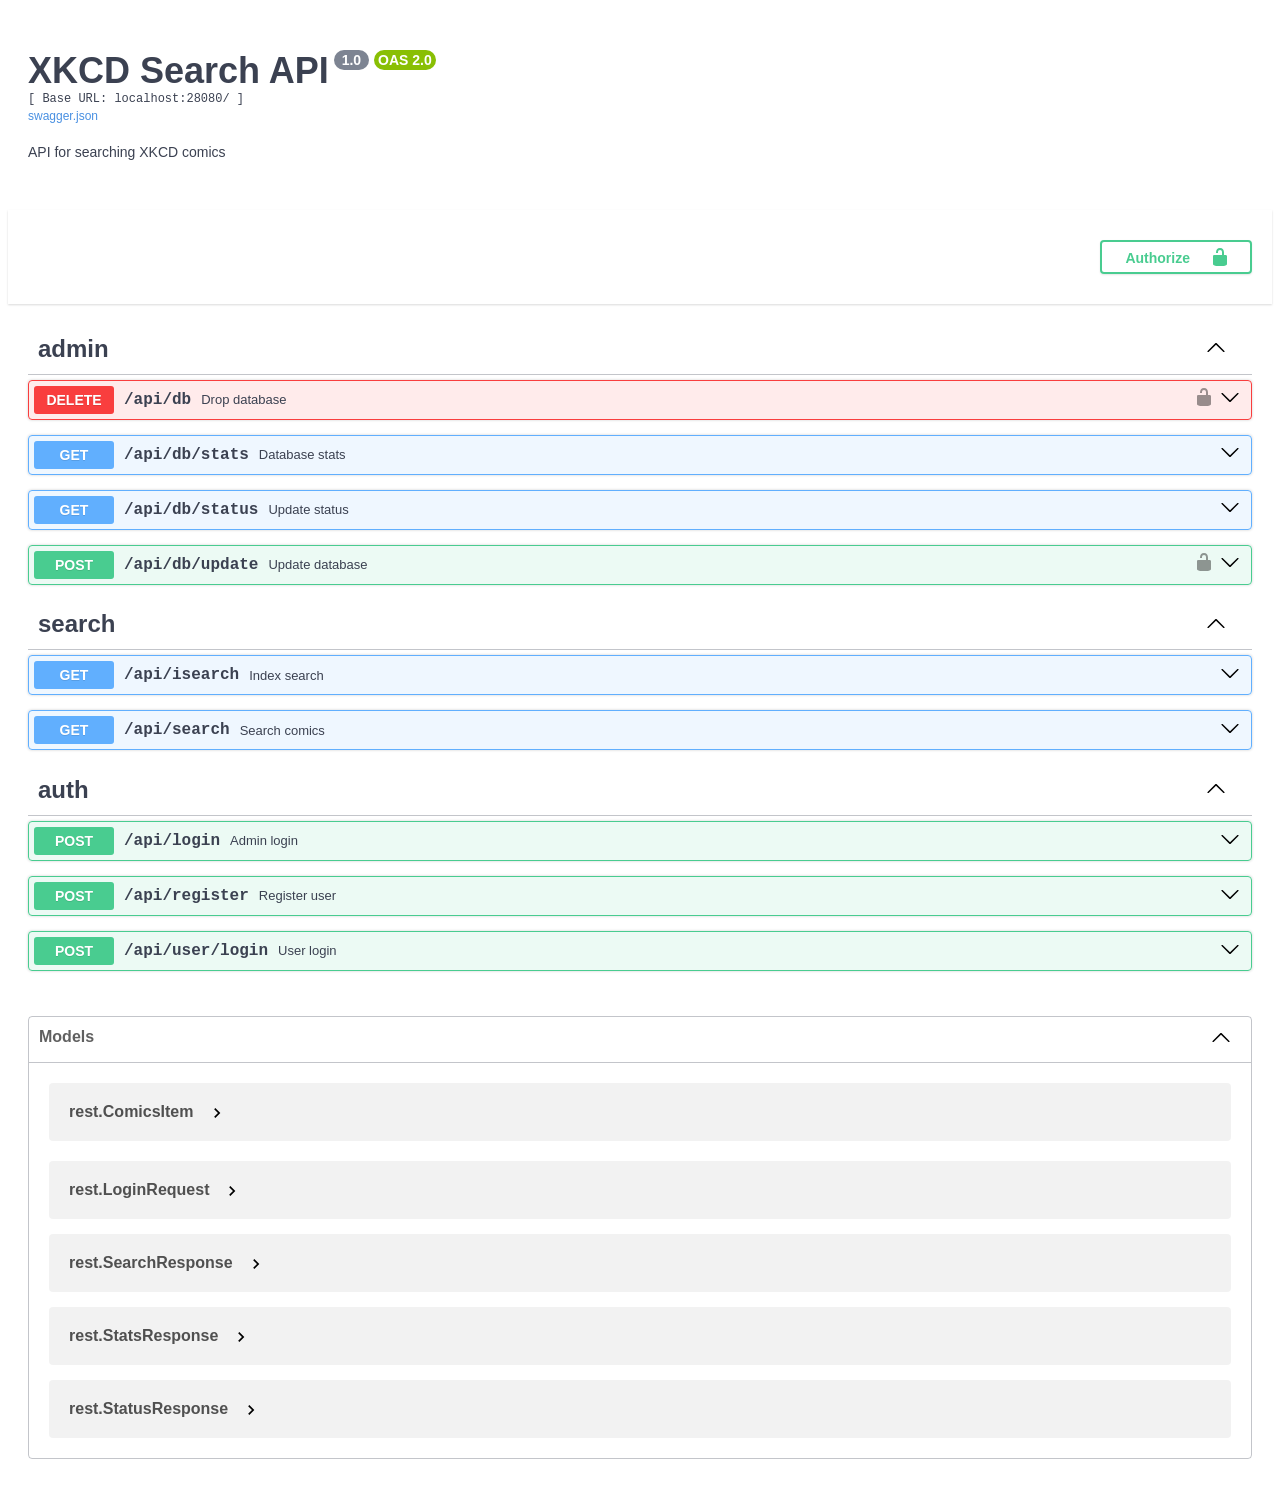
==== commit d675b771: "deploy: 6d1b5ab28cccf06ae1b28bd04fd67b21cfb67a6b" ====
--- a/swagger/index.html
+++ b/swagger/index.html
@@ -9,7 +9,7 @@
 <div id="swagger-ui"></div>
 <script src="swagger-ui-bundle.js"></script>
 <script>
-  SwaggerUIBundle({ url: "swagger.json", dom_id: "#swagger-ui", presets: [SwaggerUIBundle.presets.apis] })
+  SwaggerUIBundle({ url: "swagger.json", dom_id: "#swagger-ui", presets: [SwaggerUIBundle.presets.apis], defaultModelsExpandDepth: 1, docExpansion: "list" })
 </script>
 </body>
 </html>
--- a/swagger/swagger-ui.css
+++ b/swagger/swagger-ui.css
@@ -1,3 +1,3 @@
-.swagger-ui{color:#3b4151;container-name:swagger-ui;container-type:inline-size;/*! normalize.css v7.0.0 | MIT License | github.com/necolas/normalize.css */font-family:sans-serif}.swagger-ui html{line-height:1.15;-ms-text-size-adjust:100%;-webkit-text-size-adjust:100%}.swagger-ui body{margin:0}.swagger-ui article,.swagger-ui aside,.swagger-ui footer,.swagger-ui header,.swagger-ui nav,.swagger-ui section{display:block}.swagger-ui h1{font-size:2em;margin:.67em 0}.swagger-ui figcaption,.swagger-ui figure,.swagger-ui main{display:block}.swagger-ui figure{margin:1em 40px}.swagger-ui hr{box-sizing:content-box;height:0;overflow:visible}.swagger-ui pre{font-family:monospace,monospace;font-size:1em}.swagger-ui a{background-color:transparent;-webkit-text-decoration-skip:objects}.swagger-ui abbr[title]{border-bottom:none;text-decoration:underline;-webkit-text-decoration:underline dotted;text-decoration:underline dotted}.swagger-ui b,.swagger-ui strong{font-weight:inherit;font-weight:bolder}.swagger-ui code,.swagger-ui kbd,.swagger-ui samp{font-family:monospace,monospace;font-size:1em}.swagger-ui dfn{font-style:italic}.swagger-ui mark{background-color:#ff0;color:#000}.swagger-ui small{font-size:80%}.swagger-ui sub,.swagger-ui sup{font-size:75%;line-height:0;position:relative;vertical-align:baseline}.swagger-ui sub{bottom:-.25em}.swagger-ui sup{top:-.5em}.swagger-ui audio,.swagger-ui video{display:inline-block}.swagger-ui audio:not([controls]){display:none;height:0}.swagger-ui img{border-style:none}.swagger-ui svg:not(:root){overflow:hidden}.swagger-ui button,.swagger-ui input,.swagger-ui optgroup,.swagger-ui select,.swagger-ui textarea{font-family:sans-serif;font-size:100%;line-height:1.15;margin:0}.swagger-ui button,.swagger-ui input{overflow:visible}.swagger-ui button,.swagger-ui select{text-transform:none}.swagger-ui [type=reset],.swagger-ui [type=submit],.swagger-ui button,.swagger-ui html [type=button]{-webkit-appearance:button}.swagger-ui [type=button]::-moz-focus-inner,.swagger-ui [type=reset]::-moz-focus-inner,.swagger-ui [type=submit]::-moz-focus-inner,.swagger-ui button::-moz-focus-inner{border-style:none;padding:0}.swagger-ui [type=button]:-moz-focusring,.swagger-ui [type=reset]:-moz-focusring,.swagger-ui [type=submit]:-moz-focusring,.swagger-ui button:-moz-focusring{outline:1px dotted ButtonText}.swagger-ui fieldset{padding:.35em .75em .625em}.swagger-ui legend{box-sizing:border-box;color:inherit;display:table;max-width:100%;padding:0;white-space:normal}.swagger-ui progress{display:inline-block;vertical-align:baseline}.swagger-ui textarea{overflow:auto}.swagger-ui [type=checkbox],.swagger-ui [type=radio]{box-sizing:border-box;padding:0}.swagger-ui [type=number]::-webkit-inner-spin-button,.swagger-ui [type=number]::-webkit-outer-spin-button{height:auto}.swagger-ui [type=search]{-webkit-appearance:textfield;outline-offset:-2px}.swagger-ui [type=search]::-webkit-search-cancel-button,.swagger-ui [type=search]::-webkit-search-decoration{-webkit-appearance:none}.swagger-ui ::-webkit-file-upload-button{-webkit-appearance:button;font:inherit}.swagger-ui details,.swagger-ui menu{display:block}.swagger-ui summary{display:list-item}.swagger-ui canvas{display:inline-block}.swagger-ui [hidden],.swagger-ui template{display:none}.swagger-ui .debug *{outline:1px solid gold}.swagger-ui .debug-white *{outline:1px solid #fff}.swagger-ui .debug-black *{outline:1px solid #000}.swagger-ui .debug-grid{background:transparent url([data-uri]) repeat 0 0}.swagger-ui .debug-grid-16{background:transparent url([data-uri]) repeat 0 0}.swagger-ui .debug-grid-8-solid{background:#fff url([data-uri]) repeat 0 0}.swagger-ui .debug-grid-16-solid{background:#fff url([data-uri]) repeat 0 0}.swagger-ui .border-box,.swagger-ui a,.swagger-ui article,.swagger-ui body,.swagger-ui code,.swagger-ui dd,.swagger-ui div,.swagger-ui dl,.swagger-ui dt,.swagger-ui fieldset,.swagger-ui footer,.swagger-ui form,.swagger-ui h1,.swagger-ui h2,.swagger-ui h3,.swagger-ui h4,.swagger-ui h5,.swagger-ui h6,.swagger-ui header,.swagger-ui html,.swagger-ui input[type=email],.swagger-ui input[type=number],.swagger-ui input[type=password],.swagger-ui input[type=tel],.swagger-ui input[type=text],.swagger-ui input[type=url],.swagger-ui legend,.swagger-ui li,.swagger-ui main,.swagger-ui ol,.swagger-ui p,.swagger-ui pre,.swagger-ui section,.swagger-ui table,.swagger-ui td,.swagger-ui textarea,.swagger-ui th,.swagger-ui tr,.swagger-ui ul{box-sizing:border-box}.swagger-ui .aspect-ratio{height:0;position:relative}.swagger-ui .aspect-ratio--16x9{padding-bottom:56.25%}.swagger-ui .aspect-ratio--9x16{padding-bottom:177.77%}.swagger-ui .aspect-ratio--4x3{padding-bottom:75%}.swagger-ui .aspect-ratio--3x4{padding-bottom:133.33%}.swagger-ui .aspect-ratio--6x4{padding-bottom:66.6%}.swagger-ui .aspect-ratio--4x6{padding-bottom:150%}.swagger-ui .aspect-ratio--8x5{padding-bottom:62.5%}.swagger-ui .aspect-ratio--5x8{padding-bottom:160%}.swagger-ui .aspect-ratio--7x5{padding-bottom:71.42%}.swagger-ui .aspect-ratio--5x7{padding-bottom:140%}.swagger-ui .aspect-ratio--1x1{padding-bottom:100%}.swagger-ui .aspect-ratio--object{bottom:0;height:100%;left:0;position:absolute;right:0;top:0;width:100%;z-index:100}@media screen and (min-width:30em){.swagger-ui .aspect-ratio-ns{height:0;position:relative}.swagger-ui .aspect-ratio--16x9-ns{padding-bottom:56.25%}.swagger-ui .aspect-ratio--9x16-ns{padding-bottom:177.77%}.swagger-ui .aspect-ratio--4x3-ns{padding-bottom:75%}.swagger-ui .aspect-ratio--3x4-ns{padding-bottom:133.33%}.swagger-ui .aspect-ratio--6x4-ns{padding-bottom:66.6%}.swagger-ui .aspect-ratio--4x6-ns{padding-bottom:150%}.swagger-ui .aspect-ratio--8x5-ns{padding-bottom:62.5%}.swagger-ui .aspect-ratio--5x8-ns{padding-bottom:160%}.swagger-ui .aspect-ratio--7x5-ns{padding-bottom:71.42%}.swagger-ui .aspect-ratio--5x7-ns{padding-bottom:140%}.swagger-ui .aspect-ratio--1x1-ns{padding-bottom:100%}.swagger-ui .aspect-ratio--object-ns{bottom:0;height:100%;left:0;position:absolute;right:0;top:0;width:100%;z-index:100}}@media screen and (min-width:30em)and (max-width:60em){.swagger-ui .aspect-ratio-m{height:0;position:relative}.swagger-ui .aspect-ratio--16x9-m{padding-bottom:56.25%}.swagger-ui .aspect-ratio--9x16-m{padding-bottom:177.77%}.swagger-ui .aspect-ratio--4x3-m{padding-bottom:75%}.swagger-ui .aspect-ratio--3x4-m{padding-bottom:133.33%}.swagger-ui .aspect-ratio--6x4-m{padding-bottom:66.6%}.swagger-ui .aspect-ratio--4x6-m{padding-bottom:150%}.swagger-ui .aspect-ratio--8x5-m{padding-bottom:62.5%}.swagger-ui .aspect-ratio--5x8-m{padding-bottom:160%}.swagger-ui .aspect-ratio--7x5-m{padding-bottom:71.42%}.swagger-ui .aspect-ratio--5x7-m{padding-bottom:140%}.swagger-ui .aspect-ratio--1x1-m{padding-bottom:100%}.swagger-ui .aspect-ratio--object-m{bottom:0;height:100%;left:0;position:absolute;right:0;top:0;width:100%;z-index:100}}@media screen and (min-width:60em){.swagger-ui .aspect-ratio-l{height:0;position:relative}.swagger-ui .aspect-ratio--16x9-l{padding-bottom:56.25%}.swagger-ui .aspect-ratio--9x16-l{padding-bottom:177.77%}.swagger-ui .aspect-ratio--4x3-l{padding-bottom:75%}.swagger-ui .aspect-ratio--3x4-l{padding-bottom:133.33%}.swagger-ui .aspect-ratio--6x4-l{padding-bottom:66.6%}.swagger-ui .aspect-ratio--4x6-l{padding-bottom:150%}.swagger-ui .aspect-ratio--8x5-l{padding-bottom:62.5%}.swagger-ui .aspect-ratio--5x8-l{padding-bottom:160%}.swagger-ui .aspect-ratio--7x5-l{padding-bottom:71.42%}.swagger-ui .aspect-ratio--5x7-l{padding-bottom:140%}.swagger-ui .aspect-ratio--1x1-l{padding-bottom:100%}.swagger-ui .aspect-ratio--object-l{bottom:0;height:100%;left:0;position:absolute;right:0;top:0;width:100%;z-index:100}}.swagger-ui img{max-width:100%}.swagger-ui .cover{background-size:cover!important}.swagger-ui .contain{background-size:contain!important}@media screen and (min-width:30em){.swagger-ui .cover-ns{background-size:cover!important}.swagger-ui .contain-ns{background-size:contain!important}}@media screen and (min-width:30em)and (max-width:60em){.swagger-ui .cover-m{background-size:cover!important}.swagger-ui .contain-m{background-size:contain!important}}@media screen and (min-width:60em){.swagger-ui .cover-l{background-size:cover!important}.swagger-ui .contain-l{background-size:contain!important}}.swagger-ui .bg-center{background-position:50%;background-repeat:no-repeat}.swagger-ui .bg-top{background-position:top;background-repeat:no-repeat}.swagger-ui .bg-right{background-position:100%;background-repeat:no-repeat}.swagger-ui .bg-bottom{background-position:bottom;background-repeat:no-repeat}.swagger-ui .bg-left{background-position:0;background-repeat:no-repeat}@media screen and (min-width:30em){.swagger-ui .bg-center-ns{background-position:50%;background-repeat:no-repeat}.swagger-ui .bg-top-ns{background-position:top;background-repeat:no-repeat}.swagger-ui .bg-right-ns{background-position:100%;background-repeat:no-repeat}.swagger-ui .bg-bottom-ns{background-position:bottom;background-repeat:no-repeat}.swagger-ui .bg-left-ns{background-position:0;background-repeat:no-repeat}}@media screen and (min-width:30em)and (max-width:60em){.swagger-ui .bg-center-m{background-position:50%;background-repeat:no-repeat}.swagger-ui .bg-top-m{background-position:top;background-repeat:no-repeat}.swagger-ui .bg-right-m{background-position:100%;background-repeat:no-repeat}.swagger-ui .bg-bottom-m{background-position:bottom;background-repeat:no-repeat}.swagger-ui .bg-left-m{background-position:0;background-repeat:no-repeat}}@media screen and (min-width:60em){.swagger-ui .bg-center-l{background-position:50%;background-repeat:no-repeat}.swagger-ui .bg-top-l{background-position:top;background-repeat:no-repeat}.swagger-ui .bg-right-l{background-position:100%;background-repeat:no-repeat}.swagger-ui .bg-bottom-l{background-position:bottom;background-repeat:no-repeat}.swagger-ui .bg-left-l{background-position:0;background-repeat:no-repeat}}.swagger-ui .outline{outline:1px solid}.swagger-ui .outline-transparent{outline:1px solid transparent}.swagger-ui .outline-0{outline:0}@media screen and (min-width:30em){.swagger-ui .outline-ns{outline:1px solid}.swagger-ui .outline-transparent-ns{outline:1px solid transparent}.swagger-ui .outline-0-ns{outline:0}}@media screen and (min-width:30em)and (max-width:60em){.swagger-ui .outline-m{outline:1px solid}.swagger-ui .outline-transparent-m{outline:1px solid transparent}.swagger-ui .outline-0-m{outline:0}}@media screen and (min-width:60em){.swagger-ui .outline-l{outline:1px solid}.swagger-ui .outline-transparent-l{outline:1px solid transparent}.swagger-ui .outline-0-l{outline:0}}.swagger-ui .ba{border-style:solid;border-width:1px}.swagger-ui .bt{border-top-style:solid;border-top-width:1px}.swagger-ui .br{border-right-style:solid;border-right-width:1px}.swagger-ui .bb{border-bottom-style:solid;border-bottom-width:1px}.swagger-ui .bl{border-left-style:solid;border-left-width:1px}.swagger-ui .bn{border-style:none;border-width:0}@media screen and (min-width:30em){.swagger-ui .ba-ns{border-style:solid;border-width:1px}.swagger-ui .bt-ns{border-top-style:solid;border-top-width:1px}.swagger-ui .br-ns{border-right-style:solid;border-right-width:1px}.swagger-ui .bb-ns{border-bottom-style:solid;border-bottom-width:1px}.swagger-ui .bl-ns{border-left-style:solid;border-left-width:1px}.swagger-ui .bn-ns{border-style:none;border-width:0}}@media screen and (min-width:30em)and (max-width:60em){.swagger-ui .ba-m{border-style:solid;border-width:1px}.swagger-ui .bt-m{border-top-style:solid;border-top-width:1px}.swagger-ui .br-m{border-right-style:solid;border-right-width:1px}.swagger-ui .bb-m{border-bottom-style:solid;border-bottom-width:1px}.swagger-ui .bl-m{border-left-style:solid;border-left-width:1px}.swagger-ui .bn-m{border-style:none;border-width:0}}@media screen and (min-width:60em){.swagger-ui .ba-l{border-style:solid;border-width:1px}.swagger-ui .bt-l{border-top-style:solid;border-top-width:1px}.swagger-ui .br-l{border-right-style:solid;border-right-width:1px}.swagger-ui .bb-l{border-bottom-style:solid;border-bottom-width:1px}.swagger-ui .bl-l{border-left-style:solid;border-left-width:1px}.swagger-ui .bn-l{border-style:none;border-width:0}}.swagger-ui .b--black{border-color:#000}.swagger-ui .b--near-black{border-color:#111}.swagger-ui .b--dark-gray{border-color:#333}.swagger-ui .b--mid-gray{border-color:#555}.swagger-ui .b--gray{border-color:#777}.swagger-ui .b--silver{border-color:#999}.swagger-ui .b--light-silver{border-color:#aaa}.swagger-ui .b--moon-gray{border-color:#ccc}.swagger-ui .b--light-gray{border-color:#eee}.swagger-ui .b--near-white{border-color:#f4f4f4}.swagger-ui .b--white{border-color:#fff}.swagger-ui .b--white-90{border-color:hsla(0,0%,100%,.9)}.swagger-ui .b--white-80{border-color:hsla(0,0%,100%,.8)}.swagger-ui .b--white-70{border-color:hsla(0,0%,100%,.7)}.swagger-ui .b--white-60{border-color:hsla(0,0%,100%,.6)}.swagger-ui .b--white-50{border-color:hsla(0,0%,100%,.5)}.swagger-ui .b--white-40{border-color:hsla(0,0%,100%,.4)}.swagger-ui .b--white-30{border-color:hsla(0,0%,100%,.3)}.swagger-ui .b--white-20{border-color:hsla(0,0%,100%,.2)}.swagger-ui .b--white-10{border-color:hsla(0,0%,100%,.1)}.swagger-ui .b--white-05{border-color:hsla(0,0%,100%,.05)}.swagger-ui .b--white-025{border-color:hsla(0,0%,100%,.025)}.swagger-ui .b--white-0125{border-color:hsla(0,0%,100%,.013)}.swagger-ui .b--black-90{border-color:rgba(0,0,0,.9)}.swagger-ui .b--black-80{border-color:rgba(0,0,0,.8)}.swagger-ui .b--black-70{border-color:rgba(0,0,0,.7)}.swagger-ui .b--black-60{border-color:rgba(0,0,0,.6)}.swagger-ui .b--black-50{border-color:rgba(0,0,0,.5)}.swagger-ui .b--black-40{border-color:rgba(0,0,0,.4)}.swagger-ui .b--black-30{border-color:rgba(0,0,0,.3)}.swagger-ui .b--black-20{border-color:rgba(0,0,0,.2)}.swagger-ui .b--black-10{border-color:rgba(0,0,0,.1)}.swagger-ui .b--black-05{border-color:rgba(0,0,0,.05)}.swagger-ui .b--black-025{border-color:rgba(0,0,0,.025)}.swagger-ui .b--black-0125{border-color:rgba(0,0,0,.013)}.swagger-ui .b--dark-red{border-color:#e7040f}.swagger-ui .b--red{border-color:#ff4136}.swagger-ui .b--light-red{border-color:#ff725c}.swagger-ui .b--orange{border-color:#ff6300}.swagger-ui .b--gold{border-color:#ffb700}.swagger-ui .b--yellow{border-color:gold}.swagger-ui .b--light-yellow{border-color:#fbf1a9}.swagger-ui .b--purple{border-color:#5e2ca5}.swagger-ui .b--light-purple{border-color:#a463f2}.swagger-ui .b--dark-pink{border-color:#d5008f}.swagger-ui .b--hot-pink{border-color:#ff41b4}.swagger-ui .b--pink{border-color:#ff80cc}.swagger-ui .b--light-pink{border-color:#ffa3d7}.swagger-ui .b--dark-green{border-color:#137752}.swagger-ui .b--green{border-color:#19a974}.swagger-ui .b--light-green{border-color:#9eebcf}.swagger-ui .b--navy{border-color:#001b44}.swagger-ui .b--dark-blue{border-color:#00449e}.swagger-ui .b--blue{border-color:#357edd}.swagger-ui .b--light-blue{border-color:#96ccff}.swagger-ui .b--lightest-blue{border-color:#cdecff}.swagger-ui .b--washed-blue{border-color:#f6fffe}.swagger-ui .b--washed-green{border-color:#e8fdf5}.swagger-ui .b--washed-yellow{border-color:#fffceb}.swagger-ui .b--washed-red{border-color:#ffdfdf}.swagger-ui .b--transparent{border-color:transparent}.swagger-ui .b--inherit{border-color:inherit}.swagger-ui .br0{border-radius:0}.swagger-ui .br1{border-radius:.125rem}.swagger-ui .br2{border-radius:.25rem}.swagger-ui .br3{border-radius:.5rem}.swagger-ui .br4{border-radius:1rem}.swagger-ui .br-100{border-radius:100%}.swagger-ui .br-pill{border-radius:9999px}.swagger-ui .br--bottom{border-top-left-radius:0;border-top-right-radius:0}.swagger-ui .br--top{border-bottom-left-radius:0;border-bottom-right-radius:0}.swagger-ui .br--right{border-bottom-left-radius:0;border-top-left-radius:0}.swagger-ui .br--left{border-bottom-right-radius:0;border-top-right-radius:0}@media screen and (min-width:30em){.swagger-ui .br0-ns{border-radius:0}.swagger-ui .br1-ns{border-radius:.125rem}.swagger-ui .br2-ns{border-radius:.25rem}.swagger-ui .br3-ns{border-radius:.5rem}.swagger-ui .br4-ns{border-radius:1rem}.swagger-ui .br-100-ns{border-radius:100%}.swagger-ui .br-pill-ns{border-radius:9999px}.swagger-ui .br--bottom-ns{border-top-left-radius:0;border-top-right-radius:0}.swagger-ui .br--top-ns{border-bottom-left-radius:0;border-bottom-right-radius:0}.swagger-ui .br--right-ns{border-bottom-left-radius:0;border-top-left-radius:0}.swagger-ui .br--left-ns{border-bottom-right-radius:0;border-top-right-radius:0}}@media screen and (min-width:30em)and (max-width:60em){.swagger-ui .br0-m{border-radius:0}.swagger-ui .br1-m{border-radius:.125rem}.swagger-ui .br2-m{border-radius:.25rem}.swagger-ui .br3-m{border-radius:.5rem}.swagger-ui .br4-m{border-radius:1rem}.swagger-ui .br-100-m{border-radius:100%}.swagger-ui .br-pill-m{border-radius:9999px}.swagger-ui .br--bottom-m{border-top-left-radius:0;border-top-right-radius:0}.swagger-ui .br--top-m{border-bottom-left-radius:0;border-bottom-right-radius:0}.swagger-ui .br--right-m{border-bottom-left-radius:0;border-top-left-radius:0}.swagger-ui .br--left-m{border-bottom-right-radius:0;border-top-right-radius:0}}@media screen and (min-width:60em){.swagger-ui .br0-l{border-radius:0}.swagger-ui .br1-l{border-radius:.125rem}.swagger-ui .br2-l{border-radius:.25rem}.swagger-ui .br3-l{border-radius:.5rem}.swagger-ui .br4-l{border-radius:1rem}.swagger-ui .br-100-l{border-radius:100%}.swagger-ui .br-pill-l{border-radius:9999px}.swagger-ui .br--bottom-l{border-top-left-radius:0;border-top-right-radius:0}.swagger-ui .br--top-l{border-bottom-left-radius:0;border-bottom-right-radius:0}.swagger-ui .br--right-l{border-bottom-left-radius:0;border-top-left-radius:0}.swagger-ui .br--left-l{border-bottom-right-radius:0;border-top-right-radius:0}}.swagger-ui .b--dotted{border-style:dotted}.swagger-ui .b--dashed{border-style:dashed}.swagger-ui .b--solid{border-style:solid}.swagger-ui .b--none{border-style:none}@media screen and (min-width:30em){.swagger-ui .b--dotted-ns{border-style:dotted}.swagger-ui .b--dashed-ns{border-style:dashed}.swagger-ui .b--solid-ns{border-style:solid}.swagger-ui .b--none-ns{border-style:none}}@media screen and (min-width:30em)and (max-width:60em){.swagger-ui .b--dotted-m{border-style:dotted}.swagger-ui .b--dashed-m{border-style:dashed}.swagger-ui .b--solid-m{border-style:solid}.swagger-ui .b--none-m{border-style:none}}@media screen and (min-width:60em){.swagger-ui .b--dotted-l{border-style:dotted}.swagger-ui .b--dashed-l{border-style:dashed}.swagger-ui .b--solid-l{border-style:solid}.swagger-ui .b--none-l{border-style:none}}.swagger-ui .bw0{border-width:0}.swagger-ui .bw1{border-width:.125rem}.swagger-ui .bw2{border-width:.25rem}.swagger-ui .bw3{border-width:.5rem}.swagger-ui .bw4{border-width:1rem}.swagger-ui .bw5{border-width:2rem}.swagger-ui .bt-0{border-top-width:0}.swagger-ui .br-0{border-right-width:0}.swagger-ui .bb-0{border-bottom-width:0}.swagger-ui .bl-0{border-left-width:0}@media screen and (min-width:30em){.swagger-ui .bw0-ns{border-width:0}.swagger-ui .bw1-ns{border-width:.125rem}.swagger-ui .bw2-ns{border-width:.25rem}.swagger-ui .bw3-ns{border-width:.5rem}.swagger-ui .bw4-ns{border-width:1rem}.swagger-ui .bw5-ns{border-width:2rem}.swagger-ui .bt-0-ns{border-top-width:0}.swagger-ui .br-0-ns{border-right-width:0}.swagger-ui .bb-0-ns{border-bottom-width:0}.swagger-ui .bl-0-ns{border-left-width:0}}@media screen and (min-width:30em)and (max-width:60em){.swagger-ui .bw0-m{border-width:0}.swagger-ui .bw1-m{border-width:.125rem}.swagger-ui .bw2-m{border-width:.25rem}.swagger-ui .bw3-m{border-width:.5rem}.swagger-ui .bw4-m{border-width:1rem}.swagger-ui .bw5-m{border-width:2rem}.swagger-ui .bt-0-m{border-top-width:0}.swagger-ui .br-0-m{border-right-width:0}.swagger-ui .bb-0-m{border-bottom-width:0}.swagger-ui .bl-0-m{border-left-width:0}}@media screen and (min-width:60em){.swagger-ui .bw0-l{border-width:0}.swagger-ui .bw1-l{border-width:.125rem}.swagger-ui .bw2-l{border-width:.25rem}.swagger-ui .bw3-l{border-width:.5rem}.swagger-ui .bw4-l{border-width:1rem}.swagger-ui .bw5-l{border-width:2rem}.swagger-ui .bt-0-l{border-top-width:0}.swagger-ui .br-0-l{border-right-width:0}.swagger-ui .bb-0-l{border-bottom-width:0}.swagger-ui .bl-0-l{border-left-width:0}}.swagger-ui .shadow-1{box-shadow:0 0 4px 2px rgba(0,0,0,.2)}.swagger-ui .shadow-2{box-shadow:0 0 8px 2px rgba(0,0,0,.2)}.swagger-ui .shadow-3{box-shadow:2px 2px 4px 2px rgba(0,0,0,.2)}.swagger-ui .shadow-4{box-shadow:2px 2px 8px 0 rgba(0,0,0,.2)}.swagger-ui .shadow-5{box-shadow:4px 4px 8px 0 rgba(0,0,0,.2)}@media screen and (min-width:30em){.swagger-ui .shadow-1-ns{box-shadow:0 0 4px 2px rgba(0,0,0,.2)}.swagger-ui .shadow-2-ns{box-shadow:0 0 8px 2px rgba(0,0,0,.2)}.swagger-ui .shadow-3-ns{box-shadow:2px 2px 4px 2px rgba(0,0,0,.2)}.swagger-ui .shadow-4-ns{box-shadow:2px 2px 8px 0 rgba(0,0,0,.2)}.swagger-ui .shadow-5-ns{box-shadow:4px 4px 8px 0 rgba(0,0,0,.2)}}@media screen and (min-width:30em)and (max-width:60em){.swagger-ui .shadow-1-m{box-shadow:0 0 4px 2px rgba(0,0,0,.2)}.swagger-ui .shadow-2-m{box-shadow:0 0 8px 2px rgba(0,0,0,.2)}.swagger-ui .shadow-3-m{box-shadow:2px 2px 4px 2px rgba(0,0,0,.2)}.swagger-ui .shadow-4-m{box-shadow:2px 2px 8px 0 rgba(0,0,0,.2)}.swagger-ui .shadow-5-m{box-shadow:4px 4px 8px 0 rgba(0,0,0,.2)}}@media screen and (min-width:60em){.swagger-ui .shadow-1-l{box-shadow:0 0 4px 2px rgba(0,0,0,.2)}.swagger-ui .shadow-2-l{box-shadow:0 0 8px 2px rgba(0,0,0,.2)}.swagger-ui .shadow-3-l{box-shadow:2px 2px 4px 2px rgba(0,0,0,.2)}.swagger-ui .shadow-4-l{box-shadow:2px 2px 8px 0 rgba(0,0,0,.2)}.swagger-ui .shadow-5-l{box-shadow:4px 4px 8px 0 rgba(0,0,0,.2)}}.swagger-ui .pre{overflow-x:auto;overflow-y:hidden;overflow:scroll}.swagger-ui .top-0{top:0}.swagger-ui .right-0{right:0}.swagger-ui .bottom-0{bottom:0}.swagger-ui .left-0{left:0}.swagger-ui .top-1{top:1rem}.swagger-ui .right-1{right:1rem}.swagger-ui .bottom-1{bottom:1rem}.swagger-ui .left-1{left:1rem}.swagger-ui .top-2{top:2rem}.swagger-ui .right-2{right:2rem}.swagger-ui .bottom-2{bottom:2rem}.swagger-ui .left-2{left:2rem}.swagger-ui .top--1{top:-1rem}.swagger-ui .right--1{right:-1rem}.swagger-ui .bottom--1{bottom:-1rem}.swagger-ui .left--1{left:-1rem}.swagger-ui .top--2{top:-2rem}.swagger-ui .right--2{right:-2rem}.swagger-ui .bottom--2{bottom:-2rem}.swagger-ui .left--2{left:-2rem}.swagger-ui .absolute--fill{bottom:0;left:0;right:0;top:0}@media screen and (min-width:30em){.swagger-ui .top-0-ns{top:0}.swagger-ui .left-0-ns{left:0}.swagger-ui .right-0-ns{right:0}.swagger-ui .bottom-0-ns{bottom:0}.swagger-ui .top-1-ns{top:1rem}.swagger-ui .left-1-ns{left:1rem}.swagger-ui .right-1-ns{right:1rem}.swagger-ui .bottom-1-ns{bottom:1rem}.swagger-ui .top-2-ns{top:2rem}.swagger-ui .left-2-ns{left:2rem}.swagger-ui .right-2-ns{right:2rem}.swagger-ui .bottom-2-ns{bottom:2rem}.swagger-ui .top--1-ns{top:-1rem}.swagger-ui .right--1-ns{right:-1rem}.swagger-ui .bottom--1-ns{bottom:-1rem}.swagger-ui .left--1-ns{left:-1rem}.swagger-ui .top--2-ns{top:-2rem}.swagger-ui .right--2-ns{right:-2rem}.swagger-ui .bottom--2-ns{bottom:-2rem}.swagger-ui .left--2-ns{left:-2rem}.swagger-ui .absolute--fill-ns{bottom:0;left:0;right:0;top:0}}@media screen and (min-width:30em)and (max-width:60em){.swagger-ui .top-0-m{top:0}.swagger-ui .left-0-m{left:0}.swagger-ui .right-0-m{right:0}.swagger-ui .bottom-0-m{bottom:0}.swagger-ui .top-1-m{top:1rem}.swagger-ui .left-1-m{left:1rem}.swagger-ui .right-1-m{right:1rem}.swagger-ui .bottom-1-m{bottom:1rem}.swagger-ui .top-2-m{top:2rem}.swagger-ui .left-2-m{left:2rem}.swagger-ui .right-2-m{right:2rem}.swagger-ui .bottom-2-m{bottom:2rem}.swagger-ui .top--1-m{top:-1rem}.swagger-ui .right--1-m{right:-1rem}.swagger-ui .bottom--1-m{bottom:-1rem}.swagger-ui .left--1-m{left:-1rem}.swagger-ui .top--2-m{top:-2rem}.swagger-ui .right--2-m{right:-2rem}.swagger-ui .bottom--2-m{bottom:-2rem}.swagger-ui .left--2-m{left:-2rem}.swagger-ui .absolute--fill-m{bottom:0;left:0;right:0;top:0}}@media screen and (min-width:60em){.swagger-ui .top-0-l{top:0}.swagger-ui .left-0-l{left:0}.swagger-ui .right-0-l{right:0}.swagger-ui .bottom-0-l{bottom:0}.swagger-ui .top-1-l{top:1rem}.swagger-ui .left-1-l{left:1rem}.swagger-ui .right-1-l{right:1rem}.swagger-ui .bottom-1-l{bottom:1rem}.swagger-ui .top-2-l{top:2rem}.swagger-ui .left-2-l{left:2rem}.swagger-ui .right-2-l{right:2rem}.swagger-ui .bottom-2-l{bottom:2rem}.swagger-ui .top--1-l{top:-1rem}.swagger-ui .right--1-l{right:-1rem}.swagger-ui .bottom--1-l{bottom:-1rem}.swagger-ui .left--1-l{left:-1rem}.swagger-ui .top--2-l{top:-2rem}.swagger-ui .right--2-l{right:-2rem}.swagger-ui .bottom--2-l{bottom:-2rem}.swagger-ui .left--2-l{left:-2rem}.swagger-ui .absolute--fill-l{bottom:0;left:0;right:0;top:0}}.swagger-ui .cf:after,.swagger-ui .cf:before{content:" ";display:table}.swagger-ui .cf:after{clear:both}.swagger-ui .cf{zoom:1}.swagger-ui .cl{clear:left}.swagger-ui .cr{clear:right}.swagger-ui .cb{clear:both}.swagger-ui .cn{clear:none}@media screen and (min-width:30em){.swagger-ui .cl-ns{clear:left}.swagger-ui .cr-ns{clear:right}.swagger-ui .cb-ns{clear:both}.swagger-ui .cn-ns{clear:none}}@media screen and (min-width:30em)and (max-width:60em){.swagger-ui .cl-m{clear:left}.swagger-ui .cr-m{clear:right}.swagger-ui .cb-m{clear:both}.swagger-ui .cn-m{clear:none}}@media screen and (min-width:60em){.swagger-ui .cl-l{clear:left}.swagger-ui .cr-l{clear:right}.swagger-ui .cb-l{clear:both}.swagger-ui .cn-l{clear:none}}.swagger-ui .flex{display:flex}.swagger-ui .inline-flex{display:inline-flex}.swagger-ui .flex-auto{flex:1 1 auto;min-height:0;min-width:0}.swagger-ui .flex-none{flex:none}.swagger-ui .flex-column{flex-direction:column}.swagger-ui .flex-row{flex-direction:row}.swagger-ui .flex-wrap{flex-wrap:wrap}.swagger-ui .flex-nowrap{flex-wrap:nowrap}.swagger-ui .flex-wrap-reverse{flex-wrap:wrap-reverse}.swagger-ui .flex-column-reverse{flex-direction:column-reverse}.swagger-ui .flex-row-reverse{flex-direction:row-reverse}.swagger-ui .items-start{align-items:flex-start}.swagger-ui .items-end{align-items:flex-end}.swagger-ui .items-center{align-items:center}.swagger-ui .items-baseline{align-items:baseline}.swagger-ui .items-stretch{align-items:stretch}.swagger-ui .self-start{align-self:flex-start}.swagger-ui .self-end{align-self:flex-end}.swagger-ui .self-center{align-self:center}.swagger-ui .self-baseline{align-self:baseline}.swagger-ui .self-stretch{align-self:stretch}.swagger-ui .justify-start{justify-content:flex-start}.swagger-ui .justify-end{justify-content:flex-end}.swagger-ui .justify-center{justify-content:center}.swagger-ui .justify-between{justify-content:space-between}.swagger-ui .justify-around{justify-content:space-around}.swagger-ui .content-start{align-content:flex-start}.swagger-ui .content-end{align-content:flex-end}.swagger-ui .content-center{align-content:center}.swagger-ui .content-between{align-content:space-between}.swagger-ui .content-around{align-content:space-around}.swagger-ui .content-stretch{align-content:stretch}.swagger-ui .order-0{order:0}.swagger-ui .order-1{order:1}.swagger-ui .order-2{order:2}.swagger-ui .order-3{order:3}.swagger-ui .order-4{order:4}.swagger-ui .order-5{order:5}.swagger-ui .order-6{order:6}.swagger-ui .order-7{order:7}.swagger-ui .order-8{order:8}.swagger-ui .order-last{order:99999}.swagger-ui .flex-grow-0{flex-grow:0}.swagger-ui .flex-grow-1{flex-grow:1}.swagger-ui .flex-shrink-0{flex-shrink:0}.swagger-ui .flex-shrink-1{flex-shrink:1}@media screen and (min-width:30em){.swagger-ui .flex-ns{display:flex}.swagger-ui .inline-flex-ns{display:inline-flex}.swagger-ui .flex-auto-ns{flex:1 1 auto;min-height:0;min-width:0}.swagger-ui .flex-none-ns{flex:none}.swagger-ui .flex-column-ns{flex-direction:column}.swagger-ui .flex-row-ns{flex-direction:row}.swagger-ui .flex-wrap-ns{flex-wrap:wrap}.swagger-ui .flex-nowrap-ns{flex-wrap:nowrap}.swagger-ui .flex-wrap-reverse-ns{flex-wrap:wrap-reverse}.swagger-ui .flex-column-reverse-ns{flex-direction:column-reverse}.swagger-ui .flex-row-reverse-ns{flex-direction:row-reverse}.swagger-ui .items-start-ns{align-items:flex-start}.swagger-ui .items-end-ns{align-items:flex-end}.swagger-ui .items-center-ns{align-items:center}.swagger-ui .items-baseline-ns{align-items:baseline}.swagger-ui .items-stretch-ns{align-items:stretch}.swagger-ui .self-start-ns{align-self:flex-start}.swagger-ui .self-end-ns{align-self:flex-end}.swagger-ui .self-center-ns{align-self:center}.swagger-ui .self-baseline-ns{align-self:baseline}.swagger-ui .self-stretch-ns{align-self:stretch}.swagger-ui .justify-start-ns{justify-content:flex-start}.swagger-ui .justify-end-ns{justify-content:flex-end}.swagger-ui .justify-center-ns{justify-content:center}.swagger-ui .justify-between-ns{justify-content:space-between}.swagger-ui .justify-around-ns{justify-content:space-around}.swagger-ui .content-start-ns{align-content:flex-start}.swagger-ui .content-end-ns{align-content:flex-end}.swagger-ui .content-center-ns{align-content:center}.swagger-ui .content-between-ns{align-content:space-between}.swagger-ui .content-around-ns{align-content:space-around}.swagger-ui .content-stretch-ns{align-content:stretch}.swagger-ui .order-0-ns{order:0}.swagger-ui .order-1-ns{order:1}.swagger-ui .order-2-ns{order:2}.swagger-ui .order-3-ns{order:3}.swagger-ui .order-4-ns{order:4}.swagger-ui .order-5-ns{order:5}.swagger-ui .order-6-ns{order:6}.swagger-ui .order-7-ns{order:7}.swagger-ui .order-8-ns{order:8}.swagger-ui .order-last-ns{order:99999}.swagger-ui .flex-grow-0-ns{flex-grow:0}.swagger-ui .flex-grow-1-ns{flex-grow:1}.swagger-ui .flex-shrink-0-ns{flex-shrink:0}.swagger-ui .flex-shrink-1-ns{flex-shrink:1}}@media screen and (min-width:30em)and (max-width:60em){.swagger-ui .flex-m{display:flex}.swagger-ui .inline-flex-m{display:inline-flex}.swagger-ui .flex-auto-m{flex:1 1 auto;min-height:0;min-width:0}.swagger-ui .flex-none-m{flex:none}.swagger-ui .flex-column-m{flex-direction:column}.swagger-ui .flex-row-m{flex-direction:row}.swagger-ui .flex-wrap-m{flex-wrap:wrap}.swagger-ui .flex-nowrap-m{flex-wrap:nowrap}.swagger-ui .flex-wrap-reverse-m{flex-wrap:wrap-reverse}.swagger-ui .flex-column-reverse-m{flex-direction:column-reverse}.swagger-ui .flex-row-reverse-m{flex-direction:row-reverse}.swagger-ui .items-start-m{align-items:flex-start}.swagger-ui .items-end-m{align-items:flex-end}.swagger-ui .items-center-m{align-items:center}.swagger-ui .items-baseline-m{align-items:baseline}.swagger-ui .items-stretch-m{align-items:stretch}.swagger-ui .self-start-m{align-self:flex-start}.swagger-ui .self-end-m{align-self:flex-end}.swagger-ui .self-center-m{align-self:center}.swagger-ui .self-baseline-m{align-self:baseline}.swagger-ui .self-stretch-m{align-self:stretch}.swagger-ui .justify-start-m{justify-content:flex-start}.swagger-ui .justify-end-m{justify-content:flex-end}.swagger-ui .justify-center-m{justify-content:center}.swagger-ui .justify-between-m{justify-content:space-between}.swagger-ui .justify-around-m{justify-content:space-around}.swagger-ui .content-start-m{align-content:flex-start}.swagger-ui .content-end-m{align-content:flex-end}.swagger-ui .content-center-m{align-content:center}.swagger-ui .content-between-m{align-content:space-between}.swagger-ui .content-around-m{align-content:space-around}.swagger-ui .content-stretch-m{align-content:stretch}.swagger-ui .order-0-m{order:0}.swagger-ui .order-1-m{order:1}.swagger-ui .order-2-m{order:2}.swagger-ui .order-3-m{order:3}.swagger-ui .order-4-m{order:4}.swagger-ui .order-5-m{order:5}.swagger-ui .order-6-m{order:6}.swagger-ui .order-7-m{order:7}.swagger-ui .order-8-m{order:8}.swagger-ui .order-last-m{order:99999}.swagger-ui .flex-grow-0-m{flex-grow:0}.swagger-ui .flex-grow-1-m{flex-grow:1}.swagger-ui .flex-shrink-0-m{flex-shrink:0}.swagger-ui .flex-shrink-1-m{flex-shrink:1}}@media screen and (min-width:60em){.swagger-ui .flex-l{display:flex}.swagger-ui .inline-flex-l{display:inline-flex}.swagger-ui .flex-auto-l{flex:1 1 auto;min-height:0;min-width:0}.swagger-ui .flex-none-l{flex:none}.swagger-ui .flex-column-l{flex-direction:column}.swagger-ui .flex-row-l{flex-direction:row}.swagger-ui .flex-wrap-l{flex-wrap:wrap}.swagger-ui .flex-nowrap-l{flex-wrap:nowrap}.swagger-ui .flex-wrap-reverse-l{flex-wrap:wrap-reverse}.swagger-ui .flex-column-reverse-l{flex-direction:column-reverse}.swagger-ui .flex-row-reverse-l{flex-direction:row-reverse}.swagger-ui .items-start-l{align-items:flex-start}.swagger-ui .items-end-l{align-items:flex-end}.swagger-ui .items-center-l{align-items:center}.swagger-ui .items-baseline-l{align-items:baseline}.swagger-ui .items-stretch-l{align-items:stretch}.swagger-ui .self-start-l{align-self:flex-start}.swagger-ui .self-end-l{align-self:flex-end}.swagger-ui .self-center-l{align-self:center}.swagger-ui .self-baseline-l{align-self:baseline}.swagger-ui .self-stretch-l{align-self:stretch}.swagger-ui .justify-start-l{justify-content:flex-start}.swagger-ui .justify-end-l{justify-content:flex-end}.swagger-ui .justify-center-l{justify-content:center}.swagger-ui .justify-between-l{justify-content:space-between}.swagger-ui .justify-around-l{justify-content:space-around}.swagger-ui .content-start-l{align-content:flex-start}.swagger-ui .content-end-l{align-content:flex-end}.swagger-ui .content-center-l{align-content:center}.swagger-ui .content-between-l{align-content:space-between}.swagger-ui .content-around-l{align-content:space-around}.swagger-ui .content-stretch-l{align-content:stretch}.swagger-ui .order-0-l{order:0}.swagger-ui .order-1-l{order:1}.swagger-ui .order-2-l{order:2}.swagger-ui .order-3-l{order:3}.swagger-ui .order-4-l{order:4}.swagger-ui .order-5-l{order:5}.swagger-ui .order-6-l{order:6}.swagger-ui .order-7-l{order:7}.swagger-ui .order-8-l{order:8}.swagger-ui .order-last-l{order:99999}.swagger-ui .flex-grow-0-l{flex-grow:0}.swagger-ui .flex-grow-1-l{flex-grow:1}.swagger-ui .flex-shrink-0-l{flex-shrink:0}.swagger-ui .flex-shrink-1-l{flex-shrink:1}}.swagger-ui .dn{display:none}.swagger-ui .di{display:inline}.swagger-ui .db{display:block}.swagger-ui .dib{display:inline-block}.swagger-ui .dit{display:inline-table}.swagger-ui .dt{display:table}.swagger-ui .dtc{display:table-cell}.swagger-ui .dt-row{display:table-row}.swagger-ui .dt-row-group{display:table-row-group}.swagger-ui .dt-column{display:table-column}.swagger-ui .dt-column-group{display:table-column-group}.swagger-ui .dt--fixed{table-layout:fixed;width:100%}@media screen and (min-width:30em){.swagger-ui .dn-ns{display:none}.swagger-ui .di-ns{display:inline}.swagger-ui .db-ns{display:block}.swagger-ui .dib-ns{display:inline-block}.swagger-ui .dit-ns{display:inline-table}.swagger-ui .dt-ns{display:table}.swagger-ui .dtc-ns{display:table-cell}.swagger-ui .dt-row-ns{display:table-row}.swagger-ui .dt-row-group-ns{display:table-row-group}.swagger-ui .dt-column-ns{display:table-column}.swagger-ui .dt-column-group-ns{display:table-column-group}.swagger-ui .dt--fixed-ns{table-layout:fixed;width:100%}}@media screen and (min-width:30em)and (max-width:60em){.swagger-ui .dn-m{display:none}.swagger-ui .di-m{display:inline}.swagger-ui .db-m{display:block}.swagger-ui .dib-m{display:inline-block}.swagger-ui .dit-m{display:inline-table}.swagger-ui .dt-m{display:table}.swagger-ui .dtc-m{display:table-cell}.swagger-ui .dt-row-m{display:table-row}.swagger-ui .dt-row-group-m{display:table-row-group}.swagger-ui .dt-column-m{display:table-column}.swagger-ui .dt-column-group-m{display:table-column-group}.swagger-ui .dt--fixed-m{table-layout:fixed;width:100%}}@media screen and (min-width:60em){.swagger-ui .dn-l{display:none}.swagger-ui .di-l{display:inline}.swagger-ui .db-l{display:block}.swagger-ui .dib-l{display:inline-block}.swagger-ui .dit-l{display:inline-table}.swagger-ui .dt-l{display:table}.swagger-ui .dtc-l{display:table-cell}.swagger-ui .dt-row-l{display:table-row}.swagger-ui .dt-row-group-l{display:table-row-group}.swagger-ui .dt-column-l{display:table-column}.swagger-ui .dt-column-group-l{display:table-column-group}.swagger-ui .dt--fixed-l{table-layout:fixed;width:100%}}.swagger-ui .fl{_display:inline;float:left}.swagger-ui .fr{_display:inline;float:right}.swagger-ui .fn{float:none}@media screen and (min-width:30em){.swagger-ui .fl-ns{_display:inline;float:left}.swagger-ui .fr-ns{_display:inline;float:right}.swagger-ui .fn-ns{float:none}}@media screen and (min-width:30em)and (max-width:60em){.swagger-ui .fl-m{_display:inline;float:left}.swagger-ui .fr-m{_display:inline;float:right}.swagger-ui .fn-m{float:none}}@media screen and (min-width:60em){.swagger-ui .fl-l{_display:inline;float:left}.swagger-ui .fr-l{_display:inline;float:right}.swagger-ui .fn-l{float:none}}.swagger-ui .sans-serif{font-family:-apple-system,BlinkMacSystemFont,avenir next,avenir,helvetica,helvetica neue,ubuntu,roboto,noto,segoe ui,arial,sans-serif}.swagger-ui .serif{font-family:georgia,serif}.swagger-ui .system-sans-serif{font-family:sans-serif}.swagger-ui .system-serif{font-family:serif}.swagger-ui .code,.swagger-ui code{font-family:Consolas,monaco,monospace}.swagger-ui .courier{font-family:Courier Next,courier,monospace}.swagger-ui .helvetica{font-family:helvetica neue,helvetica,sans-serif}.swagger-ui .avenir{font-family:avenir next,avenir,sans-serif}.swagger-ui .athelas{font-family:athelas,georgia,serif}.swagger-ui .georgia{font-family:georgia,serif}.swagger-ui .times{font-family:times,serif}.swagger-ui .bodoni{font-family:Bodoni MT,serif}.swagger-ui .calisto{font-family:Calisto MT,serif}.swagger-ui .garamond{font-family:garamond,serif}.swagger-ui .baskerville{font-family:baskerville,serif}.swagger-ui .i{font-style:italic}.swagger-ui .fs-normal{font-style:normal}@media screen and (min-width:30em){.swagger-ui .i-ns{font-style:italic}.swagger-ui .fs-normal-ns{font-style:normal}}@media screen and (min-width:30em)and (max-width:60em){.swagger-ui .i-m{font-style:italic}.swagger-ui .fs-normal-m{font-style:normal}}@media screen and (min-width:60em){.swagger-ui .i-l{font-style:italic}.swagger-ui .fs-normal-l{font-style:normal}}.swagger-ui .normal{font-weight:400}.swagger-ui .b{font-weight:700}.swagger-ui .fw1{font-weight:100}.swagger-ui .fw2{font-weight:200}.swagger-ui .fw3{font-weight:300}.swagger-ui .fw4{font-weight:400}.swagger-ui .fw5{font-weight:500}.swagger-ui .fw6{font-weight:600}.swagger-ui .fw7{font-weight:700}.swagger-ui .fw8{font-weight:800}.swagger-ui .fw9{font-weight:900}@media screen and (min-width:30em){.swagger-ui .normal-ns{font-weight:400}.swagger-ui .b-ns{font-weight:700}.swagger-ui .fw1-ns{font-weight:100}.swagger-ui .fw2-ns{font-weight:200}.swagger-ui .fw3-ns{font-weight:300}.swagger-ui .fw4-ns{font-weight:400}.swagger-ui .fw5-ns{font-weight:500}.swagger-ui .fw6-ns{font-weight:600}.swagger-ui .fw7-ns{font-weight:700}.swagger-ui .fw8-ns{font-weight:800}.swagger-ui .fw9-ns{font-weight:900}}@media screen and (min-width:30em)and (max-width:60em){.swagger-ui .normal-m{font-weight:400}.swagger-ui .b-m{font-weight:700}.swagger-ui .fw1-m{font-weight:100}.swagger-ui .fw2-m{font-weight:200}.swagger-ui .fw3-m{font-weight:300}.swagger-ui .fw4-m{font-weight:400}.swagger-ui .fw5-m{font-weight:500}.swagger-ui .fw6-m{font-weight:600}.swagger-ui .fw7-m{font-weight:700}.swagger-ui .fw8-m{font-weight:800}.swagger-ui .fw9-m{font-weight:900}}@media screen and (min-width:60em){.swagger-ui .normal-l{font-weight:400}.swagger-ui .b-l{font-weight:700}.swagger-ui .fw1-l{font-weight:100}.swagger-ui .fw2-l{font-weight:200}.swagger-ui .fw3-l{font-weight:300}.swagger-ui .fw4-l{font-weight:400}.swagger-ui .fw5-l{font-weight:500}.swagger-ui .fw6-l{font-weight:600}.swagger-ui .fw7-l{font-weight:700}.swagger-ui .fw8-l{font-weight:800}.swagger-ui .fw9-l{font-weight:900}}.swagger-ui .input-reset{-webkit-appearance:none;-moz-appearance:none}.swagger-ui .button-reset::-moz-focus-inner,.swagger-ui .input-reset::-moz-focus-inner{border:0;padding:0}.swagger-ui .h1{height:1rem}.swagger-ui .h2{height:2rem}.swagger-ui .h3{height:4rem}.swagger-ui .h4{height:8rem}.swagger-ui .h5{height:16rem}.swagger-ui .h-25{height:25%}.swagger-ui .h-50{height:50%}.swagger-ui .h-75{height:75%}.swagger-ui .h-100{height:100%}.swagger-ui .min-h-100{min-height:100%}.swagger-ui .vh-25{height:25vh}.swagger-ui .vh-50{height:50vh}.swagger-ui .vh-75{height:75vh}.swagger-ui .vh-100{height:100vh}.swagger-ui .min-vh-100{min-height:100vh}.swagger-ui .h-auto{height:auto}.swagger-ui .h-inherit{height:inherit}@media screen and (min-width:30em){.swagger-ui .h1-ns{height:1rem}.swagger-ui .h2-ns{height:2rem}.swagger-ui .h3-ns{height:4rem}.swagger-ui .h4-ns{height:8rem}.swagger-ui .h5-ns{height:16rem}.swagger-ui .h-25-ns{height:25%}.swagger-ui .h-50-ns{height:50%}.swagger-ui .h-75-ns{height:75%}.swagger-ui .h-100-ns{height:100%}.swagger-ui .min-h-100-ns{min-height:100%}.swagger-ui .vh-25-ns{height:25vh}.swagger-ui .vh-50-ns{height:50vh}.swagger-ui .vh-75-ns{height:75vh}.swagger-ui .vh-100-ns{height:100vh}.swagger-ui .min-vh-100-ns{min-height:100vh}.swagger-ui .h-auto-ns{height:auto}.swagger-ui .h-inherit-ns{height:inherit}}@media screen and (min-width:30em)and (max-width:60em){.swagger-ui .h1-m{height:1rem}.swagger-ui .h2-m{height:2rem}.swagger-ui .h3-m{height:4rem}.swagger-ui .h4-m{height:8rem}.swagger-ui .h5-m{height:16rem}.swagger-ui .h-25-m{height:25%}.swagger-ui .h-50-m{height:50%}.swagger-ui .h-75-m{height:75%}.swagger-ui .h-100-m{height:100%}.swagger-ui .min-h-100-m{min-height:100%}.swagger-ui .vh-25-m{height:25vh}.swagger-ui .vh-50-m{height:50vh}.swagger-ui .vh-75-m{height:75vh}.swagger-ui .vh-100-m{height:100vh}.swagger-ui .min-vh-100-m{min-height:100vh}.swagger-ui .h-auto-m{height:auto}.swagger-ui .h-inherit-m{height:inherit}}@media screen and (min-width:60em){.swagger-ui .h1-l{height:1rem}.swagger-ui .h2-l{height:2rem}.swagger-ui .h3-l{height:4rem}.swagger-ui .h4-l{height:8rem}.swagger-ui .h5-l{height:16rem}.swagger-ui .h-25-l{height:25%}.swagger-ui .h-50-l{height:50%}.swagger-ui .h-75-l{height:75%}.swagger-ui .h-100-l{height:100%}.swagger-ui .min-h-100-l{min-height:100%}.swagger-ui .vh-25-l{height:25vh}.swagger-ui .vh-50-l{height:50vh}.swagger-ui .vh-75-l{height:75vh}.swagger-ui .vh-100-l{height:100vh}.swagger-ui .min-vh-100-l{min-height:100vh}.swagger-ui .h-auto-l{height:auto}.swagger-ui .h-inherit-l{height:inherit}}.swagger-ui .tracked{letter-spacing:.1em}.swagger-ui .tracked-tight{letter-spacing:-.05em}.swagger-ui .tracked-mega{letter-spacing:.25em}@media screen and (min-width:30em){.swagger-ui .tracked-ns{letter-spacing:.1em}.swagger-ui .tracked-tight-ns{letter-spacing:-.05em}.swagger-ui .tracked-mega-ns{letter-spacing:.25em}}@media screen and (min-width:30em)and (max-width:60em){.swagger-ui .tracked-m{letter-spacing:.1em}.swagger-ui .tracked-tight-m{letter-spacing:-.05em}.swagger-ui .tracked-mega-m{letter-spacing:.25em}}@media screen and (min-width:60em){.swagger-ui .tracked-l{letter-spacing:.1em}.swagger-ui .tracked-tight-l{letter-spacing:-.05em}.swagger-ui .tracked-mega-l{letter-spacing:.25em}}.swagger-ui .lh-solid{line-height:1}.swagger-ui .lh-title{line-height:1.25}.swagger-ui .lh-copy{line-height:1.5}@media screen and (min-width:30em){.swagger-ui .lh-solid-ns{line-height:1}.swagger-ui .lh-title-ns{line-height:1.25}.swagger-ui .lh-copy-ns{line-height:1.5}}@media screen and (min-width:30em)and (max-width:60em){.swagger-ui .lh-solid-m{line-height:1}.swagger-ui .lh-title-m{line-height:1.25}.swagger-ui .lh-copy-m{line-height:1.5}}@media screen and (min-width:60em){.swagger-ui .lh-solid-l{line-height:1}.swagger-ui .lh-title-l{line-height:1.25}.swagger-ui .lh-copy-l{line-height:1.5}}.swagger-ui .link{-webkit-text-decoration:none;text-decoration:none}.swagger-ui .link,.swagger-ui .link:active,.swagger-ui .link:focus,.swagger-ui .link:hover,.swagger-ui .link:link,.swagger-ui .link:visited{transition:color .15s ease-in}.swagger-ui .link:focus{outline:1px dotted currentColor}.swagger-ui .list{list-style-type:none}.swagger-ui .mw-100{max-width:100%}.swagger-ui .mw1{max-width:1rem}.swagger-ui .mw2{max-width:2rem}.swagger-ui .mw3{max-width:4rem}.swagger-ui .mw4{max-width:8rem}.swagger-ui .mw5{max-width:16rem}.swagger-ui .mw6{max-width:32rem}.swagger-ui .mw7{max-width:48rem}.swagger-ui .mw8{max-width:64rem}.swagger-ui .mw9{max-width:96rem}.swagger-ui .mw-none{max-width:none}@media screen and (min-width:30em){.swagger-ui .mw-100-ns{max-width:100%}.swagger-ui .mw1-ns{max-width:1rem}.swagger-ui .mw2-ns{max-width:2rem}.swagger-ui .mw3-ns{max-width:4rem}.swagger-ui .mw4-ns{max-width:8rem}.swagger-ui .mw5-ns{max-width:16rem}.swagger-ui .mw6-ns{max-width:32rem}.swagger-ui .mw7-ns{max-width:48rem}.swagger-ui .mw8-ns{max-width:64rem}.swagger-ui .mw9-ns{max-width:96rem}.swagger-ui .mw-none-ns{max-width:none}}@media screen and (min-width:30em)and (max-width:60em){.swagger-ui .mw-100-m{max-width:100%}.swagger-ui .mw1-m{max-width:1rem}.swagger-ui .mw2-m{max-width:2rem}.swagger-ui .mw3-m{max-width:4rem}.swagger-ui .mw4-m{max-width:8rem}.swagger-ui .mw5-m{max-width:16rem}.swagger-ui .mw6-m{max-width:32rem}.swagger-ui .mw7-m{max-width:48rem}.swagger-ui .mw8-m{max-width:64rem}.swagger-ui .mw9-m{max-width:96rem}.swagger-ui .mw-none-m{max-width:none}}@media screen and (min-width:60em){.swagger-ui .mw-100-l{max-width:100%}.swagger-ui .mw1-l{max-width:1rem}.swagger-ui .mw2-l{max-width:2rem}.swagger-ui .mw3-l{max-width:4rem}.swagger-ui .mw4-l{max-width:8rem}.swagger-ui .mw5-l{max-width:16rem}.swagger-ui .mw6-l{max-width:32rem}.swagger-ui .mw7-l{max-width:48rem}.swagger-ui .mw8-l{max-width:64rem}.swagger-ui .mw9-l{max-width:96rem}.swagger-ui .mw-none-l{max-width:none}}.swagger-ui .w1{width:1rem}.swagger-ui .w2{width:2rem}.swagger-ui .w3{width:4rem}.swagger-ui .w4{width:8rem}.swagger-ui .w5{width:16rem}.swagger-ui .w-10{width:10%}.swagger-ui .w-20{width:20%}.swagger-ui .w-25{width:25%}.swagger-ui .w-30{width:30%}.swagger-ui .w-33{width:33%}.swagger-ui .w-34{width:34%}.swagger-ui .w-40{width:40%}.swagger-ui .w-50{width:50%}.swagger-ui .w-60{width:60%}.swagger-ui .w-70{width:70%}.swagger-ui .w-75{width:75%}.swagger-ui .w-80{width:80%}.swagger-ui .w-90{width:90%}.swagger-ui .w-100{width:100%}.swagger-ui .w-third{width:33.3333333333%}.swagger-ui .w-two-thirds{width:66.6666666667%}.swagger-ui .w-auto{width:auto}@media screen and (min-width:30em){.swagger-ui .w1-ns{width:1rem}.swagger-ui .w2-ns{width:2rem}.swagger-ui .w3-ns{width:4rem}.swagger-ui .w4-ns{width:8rem}.swagger-ui .w5-ns{width:16rem}.swagger-ui .w-10-ns{width:10%}.swagger-ui .w-20-ns{width:20%}.swagger-ui .w-25-ns{width:25%}.swagger-ui .w-30-ns{width:30%}.swagger-ui .w-33-ns{width:33%}.swagger-ui .w-34-ns{width:34%}.swagger-ui .w-40-ns{width:40%}.swagger-ui .w-50-ns{width:50%}.swagger-ui .w-60-ns{width:60%}.swagger-ui .w-70-ns{width:70%}.swagger-ui .w-75-ns{width:75%}.swagger-ui .w-80-ns{width:80%}.swagger-ui .w-90-ns{width:90%}.swagger-ui .w-100-ns{width:100%}.swagger-ui .w-third-ns{width:33.3333333333%}.swagger-ui .w-two-thirds-ns{width:66.6666666667%}.swagger-ui .w-auto-ns{width:auto}}@media screen and (min-width:30em)and (max-width:60em){.swagger-ui .w1-m{width:1rem}.swagger-ui .w2-m{width:2rem}.swagger-ui .w3-m{width:4rem}.swagger-ui .w4-m{width:8rem}.swagger-ui .w5-m{width:16rem}.swagger-ui .w-10-m{width:10%}.swagger-ui .w-20-m{width:20%}.swagger-ui .w-25-m{width:25%}.swagger-ui .w-30-m{width:30%}.swagger-ui .w-33-m{width:33%}.swagger-ui .w-34-m{width:34%}.swagger-ui .w-40-m{width:40%}.swagger-ui .w-50-m{width:50%}.swagger-ui .w-60-m{width:60%}.swagger-ui .w-70-m{width:70%}.swagger-ui .w-75-m{width:75%}.swagger-ui .w-80-m{width:80%}.swagger-ui .w-90-m{width:90%}.swagger-ui .w-100-m{width:100%}.swagger-ui .w-third-m{width:33.3333333333%}.swagger-ui .w-two-thirds-m{width:66.6666666667%}.swagger-ui .w-auto-m{width:auto}}@media screen and (min-width:60em){.swagger-ui .w1-l{width:1rem}.swagger-ui .w2-l{width:2rem}.swagger-ui .w3-l{width:4rem}.swagger-ui .w4-l{width:8rem}.swagger-ui .w5-l{width:16rem}.swagger-ui .w-10-l{width:10%}.swagger-ui .w-20-l{width:20%}.swagger-ui .w-25-l{width:25%}.swagger-ui .w-30-l{width:30%}.swagger-ui .w-33-l{width:33%}.swagger-ui .w-34-l{width:34%}.swagger-ui .w-40-l{width:40%}.swagger-ui .w-50-l{width:50%}.swagger-ui .w-60-l{width:60%}.swagger-ui .w-70-l{width:70%}.swagger-ui .w-75-l{width:75%}.swagger-ui .w-80-l{width:80%}.swagger-ui .w-90-l{width:90%}.swagger-ui .w-100-l{width:100%}.swagger-ui .w-third-l{width:33.3333333333%}.swagger-ui .w-two-thirds-l{width:66.6666666667%}.swagger-ui .w-auto-l{width:auto}}.swagger-ui .overflow-visible{overflow:visible}.swagger-ui .overflow-hidden{overflow:hidden}.swagger-ui .overflow-scroll{overflow:scroll}.swagger-ui .overflow-auto{overflow:auto}.swagger-ui .overflow-x-visible{overflow-x:visible}.swagger-ui .overflow-x-hidden{overflow-x:hidden}.swagger-ui .overflow-x-scroll{overflow-x:scroll}.swagger-ui .overflow-x-auto{overflow-x:auto}.swagger-ui .overflow-y-visible{overflow-y:visible}.swagger-ui .overflow-y-hidden{overflow-y:hidden}.swagger-ui .overflow-y-scroll{overflow-y:scroll}.swagger-ui .overflow-y-auto{overflow-y:auto}@media screen and (min-width:30em){.swagger-ui .overflow-visible-ns{overflow:visible}.swagger-ui .overflow-hidden-ns{overflow:hidden}.swagger-ui .overflow-scroll-ns{overflow:scroll}.swagger-ui .overflow-auto-ns{overflow:auto}.swagger-ui .overflow-x-visible-ns{overflow-x:visible}.swagger-ui .overflow-x-hidden-ns{overflow-x:hidden}.swagger-ui .overflow-x-scroll-ns{overflow-x:scroll}.swagger-ui .overflow-x-auto-ns{overflow-x:auto}.swagger-ui .overflow-y-visible-ns{overflow-y:visible}.swagger-ui .overflow-y-hidden-ns{overflow-y:hidden}.swagger-ui .overflow-y-scroll-ns{overflow-y:scroll}.swagger-ui .overflow-y-auto-ns{overflow-y:auto}}@media screen and (min-width:30em)and (max-width:60em){.swagger-ui .overflow-visible-m{overflow:visible}.swagger-ui .overflow-hidden-m{overflow:hidden}.swagger-ui .overflow-scroll-m{overflow:scroll}.swagger-ui .overflow-auto-m{overflow:auto}.swagger-ui .overflow-x-visible-m{overflow-x:visible}.swagger-ui .overflow-x-hidden-m{overflow-x:hidden}.swagger-ui .overflow-x-scroll-m{overflow-x:scroll}.swagger-ui .overflow-x-auto-m{overflow-x:auto}.swagger-ui .overflow-y-visible-m{overflow-y:visible}.swagger-ui .overflow-y-hidden-m{overflow-y:hidden}.swagger-ui .overflow-y-scroll-m{overflow-y:scroll}.swagger-ui .overflow-y-auto-m{overflow-y:auto}}@media screen and (min-width:60em){.swagger-ui .overflow-visible-l{overflow:visible}.swagger-ui .overflow-hidden-l{overflow:hidden}.swagger-ui .overflow-scroll-l{overflow:scroll}.swagger-ui .overflow-auto-l{overflow:auto}.swagger-ui .overflow-x-visible-l{overflow-x:visible}.swagger-ui .overflow-x-hidden-l{overflow-x:hidden}.swagger-ui .overflow-x-scroll-l{overflow-x:scroll}.swagger-ui .overflow-x-auto-l{overflow-x:auto}.swagger-ui .overflow-y-visible-l{overflow-y:visible}.swagger-ui .overflow-y-hidden-l{overflow-y:hidden}.swagger-ui .overflow-y-scroll-l{overflow-y:scroll}.swagger-ui .overflow-y-auto-l{overflow-y:auto}}.swagger-ui .static{position:static}.swagger-ui .relative{position:relative}.swagger-ui .absolute{position:absolute}.swagger-ui .fixed{position:fixed}@media screen and (min-width:30em){.swagger-ui .static-ns{position:static}.swagger-ui .relative-ns{position:relative}.swagger-ui .absolute-ns{position:absolute}.swagger-ui .fixed-ns{position:fixed}}@media screen and (min-width:30em)and (max-width:60em){.swagger-ui .static-m{position:static}.swagger-ui .relative-m{position:relative}.swagger-ui .absolute-m{position:absolute}.swagger-ui .fixed-m{position:fixed}}@media screen and (min-width:60em){.swagger-ui .static-l{position:static}.swagger-ui .relative-l{position:relative}.swagger-ui .absolute-l{position:absolute}.swagger-ui .fixed-l{position:fixed}}.swagger-ui .o-100{opacity:1}.swagger-ui .o-90{opacity:.9}.swagger-ui .o-80{opacity:.8}.swagger-ui .o-70{opacity:.7}.swagger-ui .o-60{opacity:.6}.swagger-ui .o-50{opacity:.5}.swagger-ui .o-40{opacity:.4}.swagger-ui .o-30{opacity:.3}.swagger-ui .o-20{opacity:.2}.swagger-ui .o-10{opacity:.1}.swagger-ui .o-05{opacity:.05}.swagger-ui .o-025{opacity:.025}.swagger-ui .o-0{opacity:0}.swagger-ui .rotate-45{transform:rotate(45deg)}.swagger-ui .rotate-90{transform:rotate(90deg)}.swagger-ui .rotate-135{transform:rotate(135deg)}.swagger-ui .rotate-180{transform:rotate(180deg)}.swagger-ui .rotate-225{transform:rotate(225deg)}.swagger-ui .rotate-270{transform:rotate(270deg)}.swagger-ui .rotate-315{transform:rotate(315deg)}@media screen and (min-width:30em){.swagger-ui .rotate-45-ns{transform:rotate(45deg)}.swagger-ui .rotate-90-ns{transform:rotate(90deg)}.swagger-ui .rotate-135-ns{transform:rotate(135deg)}.swagger-ui .rotate-180-ns{transform:rotate(180deg)}.swagger-ui .rotate-225-ns{transform:rotate(225deg)}.swagger-ui .rotate-270-ns{transform:rotate(270deg)}.swagger-ui .rotate-315-ns{transform:rotate(315deg)}}@media screen and (min-width:30em)and (max-width:60em){.swagger-ui .rotate-45-m{transform:rotate(45deg)}.swagger-ui .rotate-90-m{transform:rotate(90deg)}.swagger-ui .rotate-135-m{transform:rotate(135deg)}.swagger-ui .rotate-180-m{transform:rotate(180deg)}.swagger-ui .rotate-225-m{transform:rotate(225deg)}.swagger-ui .rotate-270-m{transform:rotate(270deg)}.swagger-ui .rotate-315-m{transform:rotate(315deg)}}@media screen and (min-width:60em){.swagger-ui .rotate-45-l{transform:rotate(45deg)}.swagger-ui .rotate-90-l{transform:rotate(90deg)}.swagger-ui .rotate-135-l{transform:rotate(135deg)}.swagger-ui .rotate-180-l{transform:rotate(180deg)}.swagger-ui .rotate-225-l{transform:rotate(225deg)}.swagger-ui .rotate-270-l{transform:rotate(270deg)}.swagger-ui .rotate-315-l{transform:rotate(315deg)}}.swagger-ui .black-90{color:rgba(0,0,0,.9)}.swagger-ui .black-80{color:rgba(0,0,0,.8)}.swagger-ui .black-70{color:rgba(0,0,0,.7)}.swagger-ui .black-60{color:rgba(0,0,0,.6)}.swagger-ui .black-50{color:rgba(0,0,0,.5)}.swagger-ui .black-40{color:rgba(0,0,0,.4)}.swagger-ui .black-30{color:rgba(0,0,0,.3)}.swagger-ui .black-20{color:rgba(0,0,0,.2)}.swagger-ui .black-10{color:rgba(0,0,0,.1)}.swagger-ui .black-05{color:rgba(0,0,0,.05)}.swagger-ui .white-90{color:hsla(0,0%,100%,.9)}.swagger-ui .white-80{color:hsla(0,0%,100%,.8)}.swagger-ui .white-70{color:hsla(0,0%,100%,.7)}.swagger-ui .white-60{color:hsla(0,0%,100%,.6)}.swagger-ui .white-50{color:hsla(0,0%,100%,.5)}.swagger-ui .white-40{color:hsla(0,0%,100%,.4)}.swagger-ui .white-30{color:hsla(0,0%,100%,.3)}.swagger-ui .white-20{color:hsla(0,0%,100%,.2)}.swagger-ui .white-10{color:hsla(0,0%,100%,.1)}.swagger-ui .black{color:#000}.swagger-ui .near-black{color:#111}.swagger-ui .dark-gray{color:#333}.swagger-ui .mid-gray{color:#555}.swagger-ui .gray{color:#777}.swagger-ui .silver{color:#999}.swagger-ui .light-silver{color:#aaa}.swagger-ui .moon-gray{color:#ccc}.swagger-ui .light-gray{color:#eee}.swagger-ui .near-white{color:#f4f4f4}.swagger-ui .white{color:#fff}.swagger-ui .dark-red{color:#e7040f}.swagger-ui .red{color:#ff4136}.swagger-ui .light-red{color:#ff725c}.swagger-ui .orange{color:#ff6300}.swagger-ui .gold{color:#ffb700}.swagger-ui .yellow{color:gold}.swagger-ui .light-yellow{color:#fbf1a9}.swagger-ui .purple{color:#5e2ca5}.swagger-ui .light-purple{color:#a463f2}.swagger-ui .dark-pink{color:#d5008f}.swagger-ui .hot-pink{color:#ff41b4}.swagger-ui .pink{color:#ff80cc}.swagger-ui .light-pink{color:#ffa3d7}.swagger-ui .dark-green{color:#137752}.swagger-ui .green{color:#19a974}.swagger-ui .light-green{color:#9eebcf}.swagger-ui .navy{color:#001b44}.swagger-ui .dark-blue{color:#00449e}.swagger-ui .blue{color:#357edd}.swagger-ui .light-blue{color:#96ccff}.swagger-ui .lightest-blue{color:#cdecff}.swagger-ui .washed-blue{color:#f6fffe}.swagger-ui .washed-green{color:#e8fdf5}.swagger-ui .washed-yellow{color:#fffceb}.swagger-ui .washed-red{color:#ffdfdf}.swagger-ui .color-inherit{color:inherit}.swagger-ui .bg-black-90{background-color:rgba(0,0,0,.9)}.swagger-ui .bg-black-80{background-color:rgba(0,0,0,.8)}.swagger-ui .bg-black-70{background-color:rgba(0,0,0,.7)}.swagger-ui .bg-black-60{background-color:rgba(0,0,0,.6)}.swagger-ui .bg-black-50{background-color:rgba(0,0,0,.5)}.swagger-ui .bg-black-40{background-color:rgba(0,0,0,.4)}.swagger-ui .bg-black-30{background-color:rgba(0,0,0,.3)}.swagger-ui .bg-black-20{background-color:rgba(0,0,0,.2)}.swagger-ui .bg-black-10{background-color:rgba(0,0,0,.1)}.swagger-ui .bg-black-05{background-color:rgba(0,0,0,.05)}.swagger-ui .bg-white-90{background-color:hsla(0,0%,100%,.9)}.swagger-ui .bg-white-80{background-color:hsla(0,0%,100%,.8)}.swagger-ui .bg-white-70{background-color:hsla(0,0%,100%,.7)}.swagger-ui .bg-white-60{background-color:hsla(0,0%,100%,.6)}.swagger-ui .bg-white-50{background-color:hsla(0,0%,100%,.5)}.swagger-ui .bg-white-40{background-color:hsla(0,0%,100%,.4)}.swagger-ui .bg-white-30{background-color:hsla(0,0%,100%,.3)}.swagger-ui .bg-white-20{background-color:hsla(0,0%,100%,.2)}.swagger-ui .bg-white-10{background-color:hsla(0,0%,100%,.1)}.swagger-ui .bg-black{background-color:#000}.swagger-ui .bg-near-black{background-color:#111}.swagger-ui .bg-dark-gray{background-color:#333}.swagger-ui .bg-mid-gray{background-color:#555}.swagger-ui .bg-gray{background-color:#777}.swagger-ui .bg-silver{background-color:#999}.swagger-ui .bg-light-silver{background-color:#aaa}.swagger-ui .bg-moon-gray{background-color:#ccc}.swagger-ui .bg-light-gray{background-color:#eee}.swagger-ui .bg-near-white{background-color:#f4f4f4}.swagger-ui .bg-white{background-color:#fff}.swagger-ui .bg-transparent{background-color:transparent}.swagger-ui .bg-dark-red{background-color:#e7040f}.swagger-ui .bg-red{background-color:#ff4136}.swagger-ui .bg-light-red{background-color:#ff725c}.swagger-ui .bg-orange{background-color:#ff6300}.swagger-ui .bg-gold{background-color:#ffb700}.swagger-ui .bg-yellow{background-color:gold}.swagger-ui .bg-light-yellow{background-color:#fbf1a9}.swagger-ui .bg-purple{background-color:#5e2ca5}.swagger-ui .bg-light-purple{background-color:#a463f2}.swagger-ui .bg-dark-pink{background-color:#d5008f}.swagger-ui .bg-hot-pink{background-color:#ff41b4}.swagger-ui .bg-pink{background-color:#ff80cc}.swagger-ui .bg-light-pink{background-color:#ffa3d7}.swagger-ui .bg-dark-green{background-color:#137752}.swagger-ui .bg-green{background-color:#19a974}.swagger-ui .bg-light-green{background-color:#9eebcf}.swagger-ui .bg-navy{background-color:#001b44}.swagger-ui .bg-dark-blue{background-color:#00449e}.swagger-ui .bg-blue{background-color:#357edd}.swagger-ui .bg-light-blue{background-color:#96ccff}.swagger-ui .bg-lightest-blue{background-color:#cdecff}.swagger-ui .bg-washed-blue{background-color:#f6fffe}.swagger-ui .bg-washed-green{background-color:#e8fdf5}.swagger-ui .bg-washed-yellow{background-color:#fffceb}.swagger-ui .bg-washed-red{background-color:#ffdfdf}.swagger-ui .bg-inherit{background-color:inherit}.swagger-ui .hover-black:focus,.swagger-ui .hover-black:hover{color:#000}.swagger-ui .hover-near-black:focus,.swagger-ui .hover-near-black:hover{color:#111}.swagger-ui .hover-dark-gray:focus,.swagger-ui .hover-dark-gray:hover{color:#333}.swagger-ui .hover-mid-gray:focus,.swagger-ui .hover-mid-gray:hover{color:#555}.swagger-ui .hover-gray:focus,.swagger-ui .hover-gray:hover{color:#777}.swagger-ui .hover-silver:focus,.swagger-ui .hover-silver:hover{color:#999}.swagger-ui .hover-light-silver:focus,.swagger-ui .hover-light-silver:hover{color:#aaa}.swagger-ui .hover-moon-gray:focus,.swagger-ui .hover-moon-gray:hover{color:#ccc}.swagger-ui .hover-light-gray:focus,.swagger-ui .hover-light-gray:hover{color:#eee}.swagger-ui .hover-near-white:focus,.swagger-ui .hover-near-white:hover{color:#f4f4f4}.swagger-ui .hover-white:focus,.swagger-ui .hover-white:hover{color:#fff}.swagger-ui .hover-black-90:focus,.swagger-ui .hover-black-90:hover{color:rgba(0,0,0,.9)}.swagger-ui .hover-black-80:focus,.swagger-ui .hover-black-80:hover{color:rgba(0,0,0,.8)}.swagger-ui .hover-black-70:focus,.swagger-ui .hover-black-70:hover{color:rgba(0,0,0,.7)}.swagger-ui .hover-black-60:focus,.swagger-ui .hover-black-60:hover{color:rgba(0,0,0,.6)}.swagger-ui .hover-black-50:focus,.swagger-ui .hover-black-50:hover{color:rgba(0,0,0,.5)}.swagger-ui .hover-black-40:focus,.swagger-ui .hover-black-40:hover{color:rgba(0,0,0,.4)}.swagger-ui .hover-black-30:focus,.swagger-ui .hover-black-30:hover{color:rgba(0,0,0,.3)}.swagger-ui .hover-black-20:focus,.swagger-ui .hover-black-20:hover{color:rgba(0,0,0,.2)}.swagger-ui .hover-black-10:focus,.swagger-ui .hover-black-10:hover{color:rgba(0,0,0,.1)}.swagger-ui .hover-white-90:focus,.swagger-ui .hover-white-90:hover{color:hsla(0,0%,100%,.9)}.swagger-ui .hover-white-80:focus,.swagger-ui .hover-white-80:hover{color:hsla(0,0%,100%,.8)}.swagger-ui .hover-white-70:focus,.swagger-ui .hover-white-70:hover{color:hsla(0,0%,100%,.7)}.swagger-ui .hover-white-60:focus,.swagger-ui .hover-white-60:hover{color:hsla(0,0%,100%,.6)}.swagger-ui .hover-white-50:focus,.swagger-ui .hover-white-50:hover{color:hsla(0,0%,100%,.5)}.swagger-ui .hover-white-40:focus,.swagger-ui .hover-white-40:hover{color:hsla(0,0%,100%,.4)}.swagger-ui .hover-white-30:focus,.swagger-ui .hover-white-30:hover{color:hsla(0,0%,100%,.3)}.swagger-ui .hover-white-20:focus,.swagger-ui .hover-white-20:hover{color:hsla(0,0%,100%,.2)}.swagger-ui .hover-white-10:focus,.swagger-ui .hover-white-10:hover{color:hsla(0,0%,100%,.1)}.swagger-ui .hover-inherit:focus,.swagger-ui .hover-inherit:hover{color:inherit}.swagger-ui .hover-bg-black:focus,.swagger-ui .hover-bg-black:hover{background-color:#000}.swagger-ui .hover-bg-near-black:focus,.swagger-ui .hover-bg-near-black:hover{background-color:#111}.swagger-ui .hover-bg-dark-gray:focus,.swagger-ui .hover-bg-dark-gray:hover{background-color:#333}.swagger-ui .hover-bg-mid-gray:focus,.swagger-ui .hover-bg-mid-gray:hover{background-color:#555}.swagger-ui .hover-bg-gray:focus,.swagger-ui .hover-bg-gray:hover{background-color:#777}.swagger-ui .hover-bg-silver:focus,.swagger-ui .hover-bg-silver:hover{background-color:#999}.swagger-ui .hover-bg-light-silver:focus,.swagger-ui .hover-bg-light-silver:hover{background-color:#aaa}.swagger-ui .hover-bg-moon-gray:focus,.swagger-ui .hover-bg-moon-gray:hover{background-color:#ccc}.swagger-ui .hover-bg-light-gray:focus,.swagger-ui .hover-bg-light-gray:hover{background-color:#eee}.swagger-ui .hover-bg-near-white:focus,.swagger-ui .hover-bg-near-white:hover{background-color:#f4f4f4}.swagger-ui .hover-bg-white:focus,.swagger-ui .hover-bg-white:hover{background-color:#fff}.swagger-ui .hover-bg-transparent:focus,.swagger-ui .hover-bg-transparent:hover{background-color:transparent}.swagger-ui .hover-bg-black-90:focus,.swagger-ui .hover-bg-black-90:hover{background-color:rgba(0,0,0,.9)}.swagger-ui .hover-bg-black-80:focus,.swagger-ui .hover-bg-black-80:hover{background-color:rgba(0,0,0,.8)}.swagger-ui .hover-bg-black-70:focus,.swagger-ui .hover-bg-black-70:hover{background-color:rgba(0,0,0,.7)}.swagger-ui .hover-bg-black-60:focus,.swagger-ui .hover-bg-black-60:hover{background-color:rgba(0,0,0,.6)}.swagger-ui .hover-bg-black-50:focus,.swagger-ui .hover-bg-black-50:hover{background-color:rgba(0,0,0,.5)}.swagger-ui .hover-bg-black-40:focus,.swagger-ui .hover-bg-black-40:hover{background-color:rgba(0,0,0,.4)}.swagger-ui .hover-bg-black-30:focus,.swagger-ui .hover-bg-black-30:hover{background-color:rgba(0,0,0,.3)}.swagger-ui .hover-bg-black-20:focus,.swagger-ui .hover-bg-black-20:hover{background-color:rgba(0,0,0,.2)}.swagger-ui .hover-bg-black-10:focus,.swagger-ui .hover-bg-black-10:hover{background-color:rgba(0,0,0,.1)}.swagger-ui .hover-bg-white-90:focus,.swagger-ui .hover-bg-white-90:hover{background-color:hsla(0,0%,100%,.9)}.swagger-ui .hover-bg-white-80:focus,.swagger-ui .hover-bg-white-80:hover{background-color:hsla(0,0%,100%,.8)}.swagger-ui .hover-bg-white-70:focus,.swagger-ui .hover-bg-white-70:hover{background-color:hsla(0,0%,100%,.7)}.swagger-ui .hover-bg-white-60:focus,.swagger-ui .hover-bg-white-60:hover{background-color:hsla(0,0%,100%,.6)}.swagger-ui .hover-bg-white-50:focus,.swagger-ui .hover-bg-white-50:hover{background-color:hsla(0,0%,100%,.5)}.swagger-ui .hover-bg-white-40:focus,.swagger-ui .hover-bg-white-40:hover{background-color:hsla(0,0%,100%,.4)}.swagger-ui .hover-bg-white-30:focus,.swagger-ui .hover-bg-white-30:hover{background-color:hsla(0,0%,100%,.3)}.swagger-ui .hover-bg-white-20:focus,.swagger-ui .hover-bg-white-20:hover{background-color:hsla(0,0%,100%,.2)}.swagger-ui .hover-bg-white-10:focus,.swagger-ui .hover-bg-white-10:hover{background-color:hsla(0,0%,100%,.1)}.swagger-ui .hover-dark-red:focus,.swagger-ui .hover-dark-red:hover{color:#e7040f}.swagger-ui .hover-red:focus,.swagger-ui .hover-red:hover{color:#ff4136}.swagger-ui .hover-light-red:focus,.swagger-ui .hover-light-red:hover{color:#ff725c}.swagger-ui .hover-orange:focus,.swagger-ui .hover-orange:hover{color:#ff6300}.swagger-ui .hover-gold:focus,.swagger-ui .hover-gold:hover{color:#ffb700}.swagger-ui .hover-yellow:focus,.swagger-ui .hover-yellow:hover{color:gold}.swagger-ui .hover-light-yellow:focus,.swagger-ui .hover-light-yellow:hover{color:#fbf1a9}.swagger-ui .hover-purple:focus,.swagger-ui .hover-purple:hover{color:#5e2ca5}.swagger-ui .hover-light-purple:focus,.swagger-ui .hover-light-purple:hover{color:#a463f2}.swagger-ui .hover-dark-pink:focus,.swagger-ui .hover-dark-pink:hover{color:#d5008f}.swagger-ui .hover-hot-pink:focus,.swagger-ui .hover-hot-pink:hover{color:#ff41b4}.swagger-ui .hover-pink:focus,.swagger-ui .hover-pink:hover{color:#ff80cc}.swagger-ui .hover-light-pink:focus,.swagger-ui .hover-light-pink:hover{color:#ffa3d7}.swagger-ui .hover-dark-green:focus,.swagger-ui .hover-dark-green:hover{color:#137752}.swagger-ui .hover-green:focus,.swagger-ui .hover-green:hover{color:#19a974}.swagger-ui .hover-light-green:focus,.swagger-ui .hover-light-green:hover{color:#9eebcf}.swagger-ui .hover-navy:focus,.swagger-ui .hover-navy:hover{color:#001b44}.swagger-ui .hover-dark-blue:focus,.swagger-ui .hover-dark-blue:hover{color:#00449e}.swagger-ui .hover-blue:focus,.swagger-ui .hover-blue:hover{color:#357edd}.swagger-ui .hover-light-blue:focus,.swagger-ui .hover-light-blue:hover{color:#96ccff}.swagger-ui .hover-lightest-blue:focus,.swagger-ui .hover-lightest-blue:hover{color:#cdecff}.swagger-ui .hover-washed-blue:focus,.swagger-ui .hover-washed-blue:hover{color:#f6fffe}.swagger-ui .hover-washed-green:focus,.swagger-ui .hover-washed-green:hover{color:#e8fdf5}.swagger-ui .hover-washed-yellow:focus,.swagger-ui .hover-washed-yellow:hover{color:#fffceb}.swagger-ui .hover-washed-red:focus,.swagger-ui .hover-washed-red:hover{color:#ffdfdf}.swagger-ui .hover-bg-dark-red:focus,.swagger-ui .hover-bg-dark-red:hover{background-color:#e7040f}.swagger-ui .hover-bg-red:focus,.swagger-ui .hover-bg-red:hover{background-color:#ff4136}.swagger-ui .hover-bg-light-red:focus,.swagger-ui .hover-bg-light-red:hover{background-color:#ff725c}.swagger-ui .hover-bg-orange:focus,.swagger-ui .hover-bg-orange:hover{background-color:#ff6300}.swagger-ui .hover-bg-gold:focus,.swagger-ui .hover-bg-gold:hover{background-color:#ffb700}.swagger-ui .hover-bg-yellow:focus,.swagger-ui .hover-bg-yellow:hover{background-color:gold}.swagger-ui .hover-bg-light-yellow:focus,.swagger-ui .hover-bg-light-yellow:hover{background-color:#fbf1a9}.swagger-ui .hover-bg-purple:focus,.swagger-ui .hover-bg-purple:hover{background-color:#5e2ca5}.swagger-ui .hover-bg-light-purple:focus,.swagger-ui .hover-bg-light-purple:hover{background-color:#a463f2}.swagger-ui .hover-bg-dark-pink:focus,.swagger-ui .hover-bg-dark-pink:hover{background-color:#d5008f}.swagger-ui .hover-bg-hot-pink:focus,.swagger-ui .hover-bg-hot-pink:hover{background-color:#ff41b4}.swagger-ui .hover-bg-pink:focus,.swagger-ui .hover-bg-pink:hover{background-color:#ff80cc}.swagger-ui .hover-bg-light-pink:focus,.swagger-ui .hover-bg-light-pink:hover{background-color:#ffa3d7}.swagger-ui .hover-bg-dark-green:focus,.swagger-ui .hover-bg-dark-green:hover{background-color:#137752}.swagger-ui .hover-bg-green:focus,.swagger-ui .hover-bg-green:hover{background-color:#19a974}.swagger-ui .hover-bg-light-green:focus,.swagger-ui .hover-bg-light-green:hover{background-color:#9eebcf}.swagger-ui .hover-bg-navy:focus,.swagger-ui .hover-bg-navy:hover{background-color:#001b44}.swagger-ui .hover-bg-dark-blue:focus,.swagger-ui .hover-bg-dark-blue:hover{background-color:#00449e}.swagger-ui .hover-bg-blue:focus,.swagger-ui .hover-bg-blue:hover{background-color:#357edd}.swagger-ui .hover-bg-light-blue:focus,.swagger-ui .hover-bg-light-blue:hover{background-color:#96ccff}.swagger-ui .hover-bg-lightest-blue:focus,.swagger-ui .hover-bg-lightest-blue:hover{background-color:#cdecff}.swagger-ui .hover-bg-washed-blue:focus,.swagger-ui .hover-bg-washed-blue:hover{background-color:#f6fffe}.swagger-ui .hover-bg-washed-green:focus,.swagger-ui .hover-bg-washed-green:hover{background-color:#e8fdf5}.swagger-ui .hover-bg-washed-yellow:focus,.swagger-ui .hover-bg-washed-yellow:hover{background-color:#fffceb}.swagger-ui .hover-bg-washed-red:focus,.swagger-ui .hover-bg-washed-red:hover{background-color:#ffdfdf}.swagger-ui .hover-bg-inherit:focus,.swagger-ui .hover-bg-inherit:hover{background-color:inherit}.swagger-ui .pa0{padding:0}.swagger-ui .pa1{padding:.25rem}.swagger-ui .pa2{padding:.5rem}.swagger-ui .pa3{padding:1rem}.swagger-ui .pa4{padding:2rem}.swagger-ui .pa5{padding:4rem}.swagger-ui .pa6{padding:8rem}.swagger-ui .pa7{padding:16rem}.swagger-ui .pl0{padding-left:0}.swagger-ui .pl1{padding-left:.25rem}.swagger-ui .pl2{padding-left:.5rem}.swagger-ui .pl3{padding-left:1rem}.swagger-ui .pl4{padding-left:2rem}.swagger-ui .pl5{padding-left:4rem}.swagger-ui .pl6{padding-left:8rem}.swagger-ui .pl7{padding-left:16rem}.swagger-ui .pr0{padding-right:0}.swagger-ui .pr1{padding-right:.25rem}.swagger-ui .pr2{padding-right:.5rem}.swagger-ui .pr3{padding-right:1rem}.swagger-ui .pr4{padding-right:2rem}.swagger-ui .pr5{padding-right:4rem}.swagger-ui .pr6{padding-right:8rem}.swagger-ui .pr7{padding-right:16rem}.swagger-ui .pb0{padding-bottom:0}.swagger-ui .pb1{padding-bottom:.25rem}.swagger-ui .pb2{padding-bottom:.5rem}.swagger-ui .pb3{padding-bottom:1rem}.swagger-ui .pb4{padding-bottom:2rem}.swagger-ui .pb5{padding-bottom:4rem}.swagger-ui .pb6{padding-bottom:8rem}.swagger-ui .pb7{padding-bottom:16rem}.swagger-ui .pt0{padding-top:0}.swagger-ui .pt1{padding-top:.25rem}.swagger-ui .pt2{padding-top:.5rem}.swagger-ui .pt3{padding-top:1rem}.swagger-ui .pt4{padding-top:2rem}.swagger-ui .pt5{padding-top:4rem}.swagger-ui .pt6{padding-top:8rem}.swagger-ui .pt7{padding-top:16rem}.swagger-ui .pv0{padding-bottom:0;padding-top:0}.swagger-ui .pv1{padding-bottom:.25rem;padding-top:.25rem}.swagger-ui .pv2{padding-bottom:.5rem;padding-top:.5rem}.swagger-ui .pv3{padding-bottom:1rem;padding-top:1rem}.swagger-ui .pv4{padding-bottom:2rem;padding-top:2rem}.swagger-ui .pv5{padding-bottom:4rem;padding-top:4rem}.swagger-ui .pv6{padding-bottom:8rem;padding-top:8rem}.swagger-ui .pv7{padding-bottom:16rem;padding-top:16rem}.swagger-ui .ph0{padding-left:0;padding-right:0}.swagger-ui .ph1{padding-left:.25rem;padding-right:.25rem}.swagger-ui .ph2{padding-left:.5rem;padding-right:.5rem}.swagger-ui .ph3{padding-left:1rem;padding-right:1rem}.swagger-ui .ph4{padding-left:2rem;padding-right:2rem}.swagger-ui .ph5{padding-left:4rem;padding-right:4rem}.swagger-ui .ph6{padding-left:8rem;padding-right:8rem}.swagger-ui .ph7{padding-left:16rem;padding-right:16rem}.swagger-ui .ma0{margin:0}.swagger-ui .ma1{margin:.25rem}.swagger-ui .ma2{margin:.5rem}.swagger-ui .ma3{margin:1rem}.swagger-ui .ma4{margin:2rem}.swagger-ui .ma5{margin:4rem}.swagger-ui .ma6{margin:8rem}.swagger-ui .ma7{margin:16rem}.swagger-ui .ml0{margin-left:0}.swagger-ui .ml1{margin-left:.25rem}.swagger-ui .ml2{margin-left:.5rem}.swagger-ui .ml3{margin-left:1rem}.swagger-ui .ml4{margin-left:2rem}.swagger-ui .ml5{margin-left:4rem}.swagger-ui .ml6{margin-left:8rem}.swagger-ui .ml7{margin-left:16rem}.swagger-ui .mr0{margin-right:0}.swagger-ui .mr1{margin-right:.25rem}.swagger-ui .mr2{margin-right:.5rem}.swagger-ui .mr3{margin-right:1rem}.swagger-ui .mr4{margin-right:2rem}.swagger-ui .mr5{margin-right:4rem}.swagger-ui .mr6{margin-right:8rem}.swagger-ui .mr7{margin-right:16rem}.swagger-ui .mb0{margin-bottom:0}.swagger-ui .mb1{margin-bottom:.25rem}.swagger-ui .mb2{margin-bottom:.5rem}.swagger-ui .mb3{margin-bottom:1rem}.swagger-ui .mb4{margin-bottom:2rem}.swagger-ui .mb5{margin-bottom:4rem}.swagger-ui .mb6{margin-bottom:8rem}.swagger-ui .mb7{margin-bottom:16rem}.swagger-ui .mt0{margin-top:0}.swagger-ui .mt1{margin-top:.25rem}.swagger-ui .mt2{margin-top:.5rem}.swagger-ui .mt3{margin-top:1rem}.swagger-ui .mt4{margin-top:2rem}.swagger-ui .mt5{margin-top:4rem}.swagger-ui .mt6{margin-top:8rem}.swagger-ui .mt7{margin-top:16rem}.swagger-ui .mv0{margin-bottom:0;margin-top:0}.swagger-ui .mv1{margin-bottom:.25rem;margin-top:.25rem}.swagger-ui .mv2{margin-bottom:.5rem;margin-top:.5rem}.swagger-ui .mv3{margin-bottom:1rem;margin-top:1rem}.swagger-ui .mv4{margin-bottom:2rem;margin-top:2rem}.swagger-ui .mv5{margin-bottom:4rem;margin-top:4rem}.swagger-ui .mv6{margin-bottom:8rem;margin-top:8rem}.swagger-ui .mv7{margin-bottom:16rem;margin-top:16rem}.swagger-ui .mh0{margin-left:0;margin-right:0}.swagger-ui .mh1{margin-left:.25rem;margin-right:.25rem}.swagger-ui .mh2{margin-left:.5rem;margin-right:.5rem}.swagger-ui .mh3{margin-left:1rem;margin-right:1rem}.swagger-ui .mh4{margin-left:2rem;margin-right:2rem}.swagger-ui .mh5{margin-left:4rem;margin-right:4rem}.swagger-ui .mh6{margin-left:8rem;margin-right:8rem}.swagger-ui .mh7{margin-left:16rem;margin-right:16rem}@media screen and (min-width:30em){.swagger-ui .pa0-ns{padding:0}.swagger-ui .pa1-ns{padding:.25rem}.swagger-ui .pa2-ns{padding:.5rem}.swagger-ui .pa3-ns{padding:1rem}.swagger-ui .pa4-ns{padding:2rem}.swagger-ui .pa5-ns{padding:4rem}.swagger-ui .pa6-ns{padding:8rem}.swagger-ui .pa7-ns{padding:16rem}.swagger-ui .pl0-ns{padding-left:0}.swagger-ui .pl1-ns{padding-left:.25rem}.swagger-ui .pl2-ns{padding-left:.5rem}.swagger-ui .pl3-ns{padding-left:1rem}.swagger-ui .pl4-ns{padding-left:2rem}.swagger-ui .pl5-ns{padding-left:4rem}.swagger-ui .pl6-ns{padding-left:8rem}.swagger-ui .pl7-ns{padding-left:16rem}.swagger-ui .pr0-ns{padding-right:0}.swagger-ui .pr1-ns{padding-right:.25rem}.swagger-ui .pr2-ns{padding-right:.5rem}.swagger-ui .pr3-ns{padding-right:1rem}.swagger-ui .pr4-ns{padding-right:2rem}.swagger-ui .pr5-ns{padding-right:4rem}.swagger-ui .pr6-ns{padding-right:8rem}.swagger-ui .pr7-ns{padding-right:16rem}.swagger-ui .pb0-ns{padding-bottom:0}.swagger-ui .pb1-ns{padding-bottom:.25rem}.swagger-ui .pb2-ns{padding-bottom:.5rem}.swagger-ui .pb3-ns{padding-bottom:1rem}.swagger-ui .pb4-ns{padding-bottom:2rem}.swagger-ui .pb5-ns{padding-bottom:4rem}.swagger-ui .pb6-ns{padding-bottom:8rem}.swagger-ui .pb7-ns{padding-bottom:16rem}.swagger-ui .pt0-ns{padding-top:0}.swagger-ui .pt1-ns{padding-top:.25rem}.swagger-ui .pt2-ns{padding-top:.5rem}.swagger-ui .pt3-ns{padding-top:1rem}.swagger-ui .pt4-ns{padding-top:2rem}.swagger-ui .pt5-ns{padding-top:4rem}.swagger-ui .pt6-ns{padding-top:8rem}.swagger-ui .pt7-ns{padding-top:16rem}.swagger-ui .pv0-ns{padding-bottom:0;padding-top:0}.swagger-ui .pv1-ns{padding-bottom:.25rem;padding-top:.25rem}.swagger-ui .pv2-ns{padding-bottom:.5rem;padding-top:.5rem}.swagger-ui .pv3-ns{padding-bottom:1rem;padding-top:1rem}.swagger-ui .pv4-ns{padding-bottom:2rem;padding-top:2rem}.swagger-ui .pv5-ns{padding-bottom:4rem;padding-top:4rem}.swagger-ui .pv6-ns{padding-bottom:8rem;padding-top:8rem}.swagger-ui .pv7-ns{padding-bottom:16rem;padding-top:16rem}.swagger-ui .ph0-ns{padding-left:0;padding-right:0}.swagger-ui .ph1-ns{padding-left:.25rem;padding-right:.25rem}.swagger-ui .ph2-ns{padding-left:.5rem;padding-right:.5rem}.swagger-ui .ph3-ns{padding-left:1rem;padding-right:1rem}.swagger-ui .ph4-ns{padding-left:2rem;padding-right:2rem}.swagger-ui .ph5-ns{padding-left:4rem;padding-right:4rem}.swagger-ui .ph6-ns{padding-left:8rem;padding-right:8rem}.swagger-ui .ph7-ns{padding-left:16rem;padding-right:16rem}.swagger-ui .ma0-ns{margin:0}.swagger-ui .ma1-ns{margin:.25rem}.swagger-ui .ma2-ns{margin:.5rem}.swagger-ui .ma3-ns{margin:1rem}.swagger-ui .ma4-ns{margin:2rem}.swagger-ui .ma5-ns{margin:4rem}.swagger-ui .ma6-ns{margin:8rem}.swagger-ui .ma7-ns{margin:16rem}.swagger-ui .ml0-ns{margin-left:0}.swagger-ui .ml1-ns{margin-left:.25rem}.swagger-ui .ml2-ns{margin-left:.5rem}.swagger-ui .ml3-ns{margin-left:1rem}.swagger-ui .ml4-ns{margin-left:2rem}.swagger-ui .ml5-ns{margin-left:4rem}.swagger-ui .ml6-ns{margin-left:8rem}.swagger-ui .ml7-ns{margin-left:16rem}.swagger-ui .mr0-ns{margin-right:0}.swagger-ui .mr1-ns{margin-right:.25rem}.swagger-ui .mr2-ns{margin-right:.5rem}.swagger-ui .mr3-ns{margin-right:1rem}.swagger-ui .mr4-ns{margin-right:2rem}.swagger-ui .mr5-ns{margin-right:4rem}.swagger-ui .mr6-ns{margin-right:8rem}.swagger-ui .mr7-ns{margin-right:16rem}.swagger-ui .mb0-ns{margin-bottom:0}.swagger-ui .mb1-ns{margin-bottom:.25rem}.swagger-ui .mb2-ns{margin-bottom:.5rem}.swagger-ui .mb3-ns{margin-bottom:1rem}.swagger-ui .mb4-ns{margin-bottom:2rem}.swagger-ui .mb5-ns{margin-bottom:4rem}.swagger-ui .mb6-ns{margin-bottom:8rem}.swagger-ui .mb7-ns{margin-bottom:16rem}.swagger-ui .mt0-ns{margin-top:0}.swagger-ui .mt1-ns{margin-top:.25rem}.swagger-ui .mt2-ns{margin-top:.5rem}.swagger-ui .mt3-ns{margin-top:1rem}.swagger-ui .mt4-ns{margin-top:2rem}.swagger-ui .mt5-ns{margin-top:4rem}.swagger-ui .mt6-ns{margin-top:8rem}.swagger-ui .mt7-ns{margin-top:16rem}.swagger-ui .mv0-ns{margin-bottom:0;margin-top:0}.swagger-ui .mv1-ns{margin-bottom:.25rem;margin-top:.25rem}.swagger-ui .mv2-ns{margin-bottom:.5rem;margin-top:.5rem}.swagger-ui .mv3-ns{margin-bottom:1rem;margin-top:1rem}.swagger-ui .mv4-ns{margin-bottom:2rem;margin-top:2rem}.swagger-ui .mv5-ns{margin-bottom:4rem;margin-top:4rem}.swagger-ui .mv6-ns{margin-bottom:8rem;margin-top:8rem}.swagger-ui .mv7-ns{margin-bottom:16rem;margin-top:16rem}.swagger-ui .mh0-ns{margin-left:0;margin-right:0}.swagger-ui .mh1-ns{margin-left:.25rem;margin-right:.25rem}.swagger-ui .mh2-ns{margin-left:.5rem;margin-right:.5rem}.swagger-ui .mh3-ns{margin-left:1rem;margin-right:1rem}.swagger-ui .mh4-ns{margin-left:2rem;margin-right:2rem}.swagger-ui .mh5-ns{margin-left:4rem;margin-right:4rem}.swagger-ui .mh6-ns{margin-left:8rem;margin-right:8rem}.swagger-ui .mh7-ns{margin-left:16rem;margin-right:16rem}}@media screen and (min-width:30em)and (max-width:60em){.swagger-ui .pa0-m{padding:0}.swagger-ui .pa1-m{padding:.25rem}.swagger-ui .pa2-m{padding:.5rem}.swagger-ui .pa3-m{padding:1rem}.swagger-ui .pa4-m{padding:2rem}.swagger-ui .pa5-m{padding:4rem}.swagger-ui .pa6-m{padding:8rem}.swagger-ui .pa7-m{padding:16rem}.swagger-ui .pl0-m{padding-left:0}.swagger-ui .pl1-m{padding-left:.25rem}.swagger-ui .pl2-m{padding-left:.5rem}.swagger-ui .pl3-m{padding-left:1rem}.swagger-ui .pl4-m{padding-left:2rem}.swagger-ui .pl5-m{padding-left:4rem}.swagger-ui .pl6-m{padding-left:8rem}.swagger-ui .pl7-m{padding-left:16rem}.swagger-ui .pr0-m{padding-right:0}.swagger-ui .pr1-m{padding-right:.25rem}.swagger-ui .pr2-m{padding-right:.5rem}.swagger-ui .pr3-m{padding-right:1rem}.swagger-ui .pr4-m{padding-right:2rem}.swagger-ui .pr5-m{padding-right:4rem}.swagger-ui .pr6-m{padding-right:8rem}.swagger-ui .pr7-m{padding-right:16rem}.swagger-ui .pb0-m{padding-bottom:0}.swagger-ui .pb1-m{padding-bottom:.25rem}.swagger-ui .pb2-m{padding-bottom:.5rem}.swagger-ui .pb3-m{padding-bottom:1rem}.swagger-ui .pb4-m{padding-bottom:2rem}.swagger-ui .pb5-m{padding-bottom:4rem}.swagger-ui .pb6-m{padding-bottom:8rem}.swagger-ui .pb7-m{padding-bottom:16rem}.swagger-ui .pt0-m{padding-top:0}.swagger-ui .pt1-m{padding-top:.25rem}.swagger-ui .pt2-m{padding-top:.5rem}.swagger-ui .pt3-m{padding-top:1rem}.swagger-ui .pt4-m{padding-top:2rem}.swagger-ui .pt5-m{padding-top:4rem}.swagger-ui .pt6-m{padding-top:8rem}.swagger-ui .pt7-m{padding-top:16rem}.swagger-ui .pv0-m{padding-bottom:0;padding-top:0}.swagger-ui .pv1-m{padding-bottom:.25rem;padding-top:.25rem}.swagger-ui .pv2-m{padding-bottom:.5rem;padding-top:.5rem}.swagger-ui .pv3-m{padding-bottom:1rem;padding-top:1rem}.swagger-ui .pv4-m{padding-bottom:2rem;padding-top:2rem}.swagger-ui .pv5-m{padding-bottom:4rem;padding-top:4rem}.swagger-ui .pv6-m{padding-bottom:8rem;padding-top:8rem}.swagger-ui .pv7-m{padding-bottom:16rem;padding-top:16rem}.swagger-ui .ph0-m{padding-left:0;padding-right:0}.swagger-ui .ph1-m{padding-left:.25rem;padding-right:.25rem}.swagger-ui .ph2-m{padding-left:.5rem;padding-right:.5rem}.swagger-ui .ph3-m{padding-left:1rem;padding-right:1rem}.swagger-ui .ph4-m{padding-left:2rem;padding-right:2rem}.swagger-ui .ph5-m{padding-left:4rem;padding-right:4rem}.swagger-ui .ph6-m{padding-left:8rem;padding-right:8rem}.swagger-ui .ph7-m{padding-left:16rem;padding-right:16rem}.swagger-ui .ma0-m{margin:0}.swagger-ui .ma1-m{margin:.25rem}.swagger-ui .ma2-m{margin:.5rem}.swagger-ui .ma3-m{margin:1rem}.swagger-ui .ma4-m{margin:2rem}.swagger-ui .ma5-m{margin:4rem}.swagger-ui .ma6-m{margin:8rem}.swagger-ui .ma7-m{margin:16rem}.swagger-ui .ml0-m{margin-left:0}.swagger-ui .ml1-m{margin-left:.25rem}.swagger-ui .ml2-m{margin-left:.5rem}.swagger-ui .ml3-m{margin-left:1rem}.swagger-ui .ml4-m{margin-left:2rem}.swagger-ui .ml5-m{margin-left:4rem}.swagger-ui .ml6-m{margin-left:8rem}.swagger-ui .ml7-m{margin-left:16rem}.swagger-ui .mr0-m{margin-right:0}.swagger-ui .mr1-m{margin-right:.25rem}.swagger-ui .mr2-m{margin-right:.5rem}.swagger-ui .mr3-m{margin-right:1rem}.swagger-ui .mr4-m{margin-right:2rem}.swagger-ui .mr5-m{margin-right:4rem}.swagger-ui .mr6-m{margin-right:8rem}.swagger-ui .mr7-m{margin-right:16rem}.swagger-ui .mb0-m{margin-bottom:0}.swagger-ui .mb1-m{margin-bottom:.25rem}.swagger-ui .mb2-m{margin-bottom:.5rem}.swagger-ui .mb3-m{margin-bottom:1rem}.swagger-ui .mb4-m{margin-bottom:2rem}.swagger-ui .mb5-m{margin-bottom:4rem}.swagger-ui .mb6-m{margin-bottom:8rem}.swagger-ui .mb7-m{margin-bottom:16rem}.swagger-ui .mt0-m{margin-top:0}.swagger-ui .mt1-m{margin-top:.25rem}.swagger-ui .mt2-m{margin-top:.5rem}.swagger-ui .mt3-m{margin-top:1rem}.swagger-ui .mt4-m{margin-top:2rem}.swagger-ui .mt5-m{margin-top:4rem}.swagger-ui .mt6-m{margin-top:8rem}.swagger-ui .mt7-m{margin-top:16rem}.swagger-ui .mv0-m{margin-bottom:0;margin-top:0}.swagger-ui .mv1-m{margin-bottom:.25rem;margin-top:.25rem}.swagger-ui .mv2-m{margin-bottom:.5rem;margin-top:.5rem}.swagger-ui .mv3-m{margin-bottom:1rem;margin-top:1rem}.swagger-ui .mv4-m{margin-bottom:2rem;margin-top:2rem}.swagger-ui .mv5-m{margin-bottom:4rem;margin-top:4rem}.swagger-ui .mv6-m{margin-bottom:8rem;margin-top:8rem}.swagger-ui .mv7-m{margin-bottom:16rem;margin-top:16rem}.swagger-ui .mh0-m{margin-left:0;margin-right:0}.swagger-ui .mh1-m{margin-left:.25rem;margin-right:.25rem}.swagger-ui .mh2-m{margin-left:.5rem;margin-right:.5rem}.swagger-ui .mh3-m{margin-left:1rem;margin-right:1rem}.swagger-ui .mh4-m{margin-left:2rem;margin-right:2rem}.swagger-ui .mh5-m{margin-left:4rem;margin-right:4rem}.swagger-ui .mh6-m{margin-left:8rem;margin-right:8rem}.swagger-ui .mh7-m{margin-left:16rem;margin-right:16rem}}@media screen and (min-width:60em){.swagger-ui .pa0-l{padding:0}.swagger-ui .pa1-l{padding:.25rem}.swagger-ui .pa2-l{padding:.5rem}.swagger-ui .pa3-l{padding:1rem}.swagger-ui .pa4-l{padding:2rem}.swagger-ui .pa5-l{padding:4rem}.swagger-ui .pa6-l{padding:8rem}.swagger-ui .pa7-l{padding:16rem}.swagger-ui .pl0-l{padding-left:0}.swagger-ui .pl1-l{padding-left:.25rem}.swagger-ui .pl2-l{padding-left:.5rem}.swagger-ui .pl3-l{padding-left:1rem}.swagger-ui .pl4-l{padding-left:2rem}.swagger-ui .pl5-l{padding-left:4rem}.swagger-ui .pl6-l{padding-left:8rem}.swagger-ui .pl7-l{padding-left:16rem}.swagger-ui .pr0-l{padding-right:0}.swagger-ui .pr1-l{padding-right:.25rem}.swagger-ui .pr2-l{padding-right:.5rem}.swagger-ui .pr3-l{padding-right:1rem}.swagger-ui .pr4-l{padding-right:2rem}.swagger-ui .pr5-l{padding-right:4rem}.swagger-ui .pr6-l{padding-right:8rem}.swagger-ui .pr7-l{padding-right:16rem}.swagger-ui .pb0-l{padding-bottom:0}.swagger-ui .pb1-l{padding-bottom:.25rem}.swagger-ui .pb2-l{padding-bottom:.5rem}.swagger-ui .pb3-l{padding-bottom:1rem}.swagger-ui .pb4-l{padding-bottom:2rem}.swagger-ui .pb5-l{padding-bottom:4rem}.swagger-ui .pb6-l{padding-bottom:8rem}.swagger-ui .pb7-l{padding-bottom:16rem}.swagger-ui .pt0-l{padding-top:0}.swagger-ui .pt1-l{padding-top:.25rem}.swagger-ui .pt2-l{padding-top:.5rem}.swagger-ui .pt3-l{padding-top:1rem}.swagger-ui .pt4-l{padding-top:2rem}.swagger-ui .pt5-l{padding-top:4rem}.swagger-ui .pt6-l{padding-top:8rem}.swagger-ui .pt7-l{padding-top:16rem}.swagger-ui .pv0-l{padding-bottom:0;padding-top:0}.swagger-ui .pv1-l{padding-bottom:.25rem;padding-top:.25rem}.swagger-ui .pv2-l{padding-bottom:.5rem;padding-top:.5rem}.swagger-ui .pv3-l{padding-bottom:1rem;padding-top:1rem}.swagger-ui .pv4-l{padding-bottom:2rem;padding-top:2rem}.swagger-ui .pv5-l{padding-bottom:4rem;padding-top:4rem}.swagger-ui .pv6-l{padding-bottom:8rem;padding-top:8rem}.swagger-ui .pv7-l{padding-bottom:16rem;padding-top:16rem}.swagger-ui .ph0-l{padding-left:0;padding-right:0}.swagger-ui .ph1-l{padding-left:.25rem;padding-right:.25rem}.swagger-ui .ph2-l{padding-left:.5rem;padding-right:.5rem}.swagger-ui .ph3-l{padding-left:1rem;padding-right:1rem}.swagger-ui .ph4-l{padding-left:2rem;padding-right:2rem}.swagger-ui .ph5-l{padding-left:4rem;padding-right:4rem}.swagger-ui .ph6-l{padding-left:8rem;padding-right:8rem}.swagger-ui .ph7-l{padding-left:16rem;padding-right:16rem}.swagger-ui .ma0-l{margin:0}.swagger-ui .ma1-l{margin:.25rem}.swagger-ui .ma2-l{margin:.5rem}.swagger-ui .ma3-l{margin:1rem}.swagger-ui .ma4-l{margin:2rem}.swagger-ui .ma5-l{margin:4rem}.swagger-ui .ma6-l{margin:8rem}.swagger-ui .ma7-l{margin:16rem}.swagger-ui .ml0-l{margin-left:0}.swagger-ui .ml1-l{margin-left:.25rem}.swagger-ui .ml2-l{margin-left:.5rem}.swagger-ui .ml3-l{margin-left:1rem}.swagger-ui .ml4-l{margin-left:2rem}.swagger-ui .ml5-l{margin-left:4rem}.swagger-ui .ml6-l{margin-left:8rem}.swagger-ui .ml7-l{margin-left:16rem}.swagger-ui .mr0-l{margin-right:0}.swagger-ui .mr1-l{margin-right:.25rem}.swagger-ui .mr2-l{margin-right:.5rem}.swagger-ui .mr3-l{margin-right:1rem}.swagger-ui .mr4-l{margin-right:2rem}.swagger-ui .mr5-l{margin-right:4rem}.swagger-ui .mr6-l{margin-right:8rem}.swagger-ui .mr7-l{margin-right:16rem}.swagger-ui .mb0-l{margin-bottom:0}.swagger-ui .mb1-l{margin-bottom:.25rem}.swagger-ui .mb2-l{margin-bottom:.5rem}.swagger-ui .mb3-l{margin-bottom:1rem}.swagger-ui .mb4-l{margin-bottom:2rem}.swagger-ui .mb5-l{margin-bottom:4rem}.swagger-ui .mb6-l{margin-bottom:8rem}.swagger-ui .mb7-l{margin-bottom:16rem}.swagger-ui .mt0-l{margin-top:0}.swagger-ui .mt1-l{margin-top:.25rem}.swagger-ui .mt2-l{margin-top:.5rem}.swagger-ui .mt3-l{margin-top:1rem}.swagger-ui .mt4-l{margin-top:2rem}.swagger-ui .mt5-l{margin-top:4rem}.swagger-ui .mt6-l{margin-top:8rem}.swagger-ui .mt7-l{margin-top:16rem}.swagger-ui .mv0-l{margin-bottom:0;margin-top:0}.swagger-ui .mv1-l{margin-bottom:.25rem;margin-top:.25rem}.swagger-ui .mv2-l{margin-bottom:.5rem;margin-top:.5rem}.swagger-ui .mv3-l{margin-bottom:1rem;margin-top:1rem}.swagger-ui .mv4-l{margin-bottom:2rem;margin-top:2rem}.swagger-ui .mv5-l{margin-bottom:4rem;margin-top:4rem}.swagger-ui .mv6-l{margin-bottom:8rem;margin-top:8rem}.swagger-ui .mv7-l{margin-bottom:16rem;margin-top:16rem}.swagger-ui .mh0-l{margin-left:0;margin-right:0}.swagger-ui .mh1-l{margin-left:.25rem;margin-right:.25rem}.swagger-ui .mh2-l{margin-left:.5rem;margin-right:.5rem}.swagger-ui .mh3-l{margin-left:1rem;margin-right:1rem}.swagger-ui .mh4-l{margin-left:2rem;margin-right:2rem}.swagger-ui .mh5-l{margin-left:4rem;margin-right:4rem}.swagger-ui .mh6-l{margin-left:8rem;margin-right:8rem}.swagger-ui .mh7-l{margin-left:16rem;margin-right:16rem}}.swagger-ui .na1{margin:-.25rem}.swagger-ui .na2{margin:-.5rem}.swagger-ui .na3{margin:-1rem}.swagger-ui .na4{margin:-2rem}.swagger-ui .na5{margin:-4rem}.swagger-ui .na6{margin:-8rem}.swagger-ui .na7{margin:-16rem}.swagger-ui .nl1{margin-left:-.25rem}.swagger-ui .nl2{margin-left:-.5rem}.swagger-ui .nl3{margin-left:-1rem}.swagger-ui .nl4{margin-left:-2rem}.swagger-ui .nl5{margin-left:-4rem}.swagger-ui .nl6{margin-left:-8rem}.swagger-ui .nl7{margin-left:-16rem}.swagger-ui .nr1{margin-right:-.25rem}.swagger-ui .nr2{margin-right:-.5rem}.swagger-ui .nr3{margin-right:-1rem}.swagger-ui .nr4{margin-right:-2rem}.swagger-ui .nr5{margin-right:-4rem}.swagger-ui .nr6{margin-right:-8rem}.swagger-ui .nr7{margin-right:-16rem}.swagger-ui .nb1{margin-bottom:-.25rem}.swagger-ui .nb2{margin-bottom:-.5rem}.swagger-ui .nb3{margin-bottom:-1rem}.swagger-ui .nb4{margin-bottom:-2rem}.swagger-ui .nb5{margin-bottom:-4rem}.swagger-ui .nb6{margin-bottom:-8rem}.swagger-ui .nb7{margin-bottom:-16rem}.swagger-ui .nt1{margin-top:-.25rem}.swagger-ui .nt2{margin-top:-.5rem}.swagger-ui .nt3{margin-top:-1rem}.swagger-ui .nt4{margin-top:-2rem}.swagger-ui .nt5{margin-top:-4rem}.swagger-ui .nt6{margin-top:-8rem}.swagger-ui .nt7{margin-top:-16rem}@media screen and (min-width:30em){.swagger-ui .na1-ns{margin:-.25rem}.swagger-ui .na2-ns{margin:-.5rem}.swagger-ui .na3-ns{margin:-1rem}.swagger-ui .na4-ns{margin:-2rem}.swagger-ui .na5-ns{margin:-4rem}.swagger-ui .na6-ns{margin:-8rem}.swagger-ui .na7-ns{margin:-16rem}.swagger-ui .nl1-ns{margin-left:-.25rem}.swagger-ui .nl2-ns{margin-left:-.5rem}.swagger-ui .nl3-ns{margin-left:-1rem}.swagger-ui .nl4-ns{margin-left:-2rem}.swagger-ui .nl5-ns{margin-left:-4rem}.swagger-ui .nl6-ns{margin-left:-8rem}.swagger-ui .nl7-ns{margin-left:-16rem}.swagger-ui .nr1-ns{margin-right:-.25rem}.swagger-ui .nr2-ns{margin-right:-.5rem}.swagger-ui .nr3-ns{margin-right:-1rem}.swagger-ui .nr4-ns{margin-right:-2rem}.swagger-ui .nr5-ns{margin-right:-4rem}.swagger-ui .nr6-ns{margin-right:-8rem}.swagger-ui .nr7-ns{margin-right:-16rem}.swagger-ui .nb1-ns{margin-bottom:-.25rem}.swagger-ui .nb2-ns{margin-bottom:-.5rem}.swagger-ui .nb3-ns{margin-bottom:-1rem}.swagger-ui .nb4-ns{margin-bottom:-2rem}.swagger-ui .nb5-ns{margin-bottom:-4rem}.swagger-ui .nb6-ns{margin-bottom:-8rem}.swagger-ui .nb7-ns{margin-bottom:-16rem}.swagger-ui .nt1-ns{margin-top:-.25rem}.swagger-ui .nt2-ns{margin-top:-.5rem}.swagger-ui .nt3-ns{margin-top:-1rem}.swagger-ui .nt4-ns{margin-top:-2rem}.swagger-ui .nt5-ns{margin-top:-4rem}.swagger-ui .nt6-ns{margin-top:-8rem}.swagger-ui .nt7-ns{margin-top:-16rem}}@media screen and (min-width:30em)and (max-width:60em){.swagger-ui .na1-m{margin:-.25rem}.swagger-ui .na2-m{margin:-.5rem}.swagger-ui .na3-m{margin:-1rem}.swagger-ui .na4-m{margin:-2rem}.swagger-ui .na5-m{margin:-4rem}.swagger-ui .na6-m{margin:-8rem}.swagger-ui .na7-m{margin:-16rem}.swagger-ui .nl1-m{margin-left:-.25rem}.swagger-ui .nl2-m{margin-left:-.5rem}.swagger-ui .nl3-m{margin-left:-1rem}.swagger-ui .nl4-m{margin-left:-2rem}.swagger-ui .nl5-m{margin-left:-4rem}.swagger-ui .nl6-m{margin-left:-8rem}.swagger-ui .nl7-m{margin-left:-16rem}.swagger-ui .nr1-m{margin-right:-.25rem}.swagger-ui .nr2-m{margin-right:-.5rem}.swagger-ui .nr3-m{margin-right:-1rem}.swagger-ui .nr4-m{margin-right:-2rem}.swagger-ui .nr5-m{margin-right:-4rem}.swagger-ui .nr6-m{margin-right:-8rem}.swagger-ui .nr7-m{margin-right:-16rem}.swagger-ui .nb1-m{margin-bottom:-.25rem}.swagger-ui .nb2-m{margin-bottom:-.5rem}.swagger-ui .nb3-m{margin-bottom:-1rem}.swagger-ui .nb4-m{margin-bottom:-2rem}.swagger-ui .nb5-m{margin-bottom:-4rem}.swagger-ui .nb6-m{margin-bottom:-8rem}.swagger-ui .nb7-m{margin-bottom:-16rem}.swagger-ui .nt1-m{margin-top:-.25rem}.swagger-ui .nt2-m{margin-top:-.5rem}.swagger-ui .nt3-m{margin-top:-1rem}.swagger-ui .nt4-m{margin-top:-2rem}.swagger-ui .nt5-m{margin-top:-4rem}.swagger-ui .nt6-m{margin-top:-8rem}.swagger-ui .nt7-m{margin-top:-16rem}}@media screen and (min-width:60em){.swagger-ui .na1-l{margin:-.25rem}.swagger-ui .na2-l{margin:-.5rem}.swagger-ui .na3-l{margin:-1rem}.swagger-ui .na4-l{margin:-2rem}.swagger-ui .na5-l{margin:-4rem}.swagger-ui .na6-l{margin:-8rem}.swagger-ui .na7-l{margin:-16rem}.swagger-ui .nl1-l{margin-left:-.25rem}.swagger-ui .nl2-l{margin-left:-.5rem}.swagger-ui .nl3-l{margin-left:-1rem}.swagger-ui .nl4-l{margin-left:-2rem}.swagger-ui .nl5-l{margin-left:-4rem}.swagger-ui .nl6-l{margin-left:-8rem}.swagger-ui .nl7-l{margin-left:-16rem}.swagger-ui .nr1-l{margin-right:-.25rem}.swagger-ui .nr2-l{margin-right:-.5rem}.swagger-ui .nr3-l{margin-right:-1rem}.swagger-ui .nr4-l{margin-right:-2rem}.swagger-ui .nr5-l{margin-right:-4rem}.swagger-ui .nr6-l{margin-right:-8rem}.swagger-ui .nr7-l{margin-right:-16rem}.swagger-ui .nb1-l{margin-bottom:-.25rem}.swagger-ui .nb2-l{margin-bottom:-.5rem}.swagger-ui .nb3-l{margin-bottom:-1rem}.swagger-ui .nb4-l{margin-bottom:-2rem}.swagger-ui .nb5-l{margin-bottom:-4rem}.swagger-ui .nb6-l{margin-bottom:-8rem}.swagger-ui .nb7-l{margin-bottom:-16rem}.swagger-ui .nt1-l{margin-top:-.25rem}.swagger-ui .nt2-l{margin-top:-.5rem}.swagger-ui .nt3-l{margin-top:-1rem}.swagger-ui .nt4-l{margin-top:-2rem}.swagger-ui .nt5-l{margin-top:-4rem}.swagger-ui .nt6-l{margin-top:-8rem}.swagger-ui .nt7-l{margin-top:-16rem}}.swagger-ui .collapse{border-collapse:collapse;border-spacing:0}.swagger-ui .striped--light-silver:nth-child(odd){background-color:#aaa}.swagger-ui .striped--moon-gray:nth-child(odd){background-color:#ccc}.swagger-ui .striped--light-gray:nth-child(odd){background-color:#eee}.swagger-ui .striped--near-white:nth-child(odd){background-color:#f4f4f4}.swagger-ui .stripe-light:nth-child(odd){background-color:hsla(0,0%,100%,.1)}.swagger-ui .stripe-dark:nth-child(odd){background-color:rgba(0,0,0,.1)}.swagger-ui .strike{-webkit-text-decoration:line-through;text-decoration:line-through}.swagger-ui .underline{-webkit-text-decoration:underline;text-decoration:underline}.swagger-ui .no-underline{-webkit-text-decoration:none;text-decoration:none}@media screen and (min-width:30em){.swagger-ui .strike-ns{-webkit-text-decoration:line-through;text-decoration:line-through}.swagger-ui .underline-ns{-webkit-text-decoration:underline;text-decoration:underline}.swagger-ui .no-underline-ns{-webkit-text-decoration:none;text-decoration:none}}@media screen and (min-width:30em)and (max-width:60em){.swagger-ui .strike-m{-webkit-text-decoration:line-through;text-decoration:line-through}.swagger-ui .underline-m{-webkit-text-decoration:underline;text-decoration:underline}.swagger-ui .no-underline-m{-webkit-text-decoration:none;text-decoration:none}}@media screen and (min-width:60em){.swagger-ui .strike-l{-webkit-text-decoration:line-through;text-decoration:line-through}.swagger-ui .underline-l{-webkit-text-decoration:underline;text-decoration:underline}.swagger-ui .no-underline-l{-webkit-text-decoration:none;text-decoration:none}}.swagger-ui .tl{text-align:left}.swagger-ui .tr{text-align:right}.swagger-ui .tc{text-align:center}.swagger-ui .tj{text-align:justify}@media screen and (min-width:30em){.swagger-ui .tl-ns{text-align:left}.swagger-ui .tr-ns{text-align:right}.swagger-ui .tc-ns{text-align:center}.swagger-ui .tj-ns{text-align:justify}}@media screen and (min-width:30em)and (max-width:60em){.swagger-ui .tl-m{text-align:left}.swagger-ui .tr-m{text-align:right}.swagger-ui .tc-m{text-align:center}.swagger-ui .tj-m{text-align:justify}}@media screen and (min-width:60em){.swagger-ui .tl-l{text-align:left}.swagger-ui .tr-l{text-align:right}.swagger-ui .tc-l{text-align:center}.swagger-ui .tj-l{text-align:justify}}.swagger-ui .ttc{text-transform:capitalize}.swagger-ui .ttl{text-transform:lowercase}.swagger-ui .ttu{text-transform:uppercase}.swagger-ui .ttn{text-transform:none}@media screen and (min-width:30em){.swagger-ui .ttc-ns{text-transform:capitalize}.swagger-ui .ttl-ns{text-transform:lowercase}.swagger-ui .ttu-ns{text-transform:uppercase}.swagger-ui .ttn-ns{text-transform:none}}@media screen and (min-width:30em)and (max-width:60em){.swagger-ui .ttc-m{text-transform:capitalize}.swagger-ui .ttl-m{text-transform:lowercase}.swagger-ui .ttu-m{text-transform:uppercase}.swagger-ui .ttn-m{text-transform:none}}@media screen and (min-width:60em){.swagger-ui .ttc-l{text-transform:capitalize}.swagger-ui .ttl-l{text-transform:lowercase}.swagger-ui .ttu-l{text-transform:uppercase}.swagger-ui .ttn-l{text-transform:none}}.swagger-ui .f-6,.swagger-ui .f-headline{font-size:6rem}.swagger-ui .f-5,.swagger-ui .f-subheadline{font-size:5rem}.swagger-ui .f1{font-size:3rem}.swagger-ui .f2{font-size:2.25rem}.swagger-ui .f3{font-size:1.5rem}.swagger-ui .f4{font-size:1.25rem}.swagger-ui .f5{font-size:1rem}.swagger-ui .f6{font-size:.875rem}.swagger-ui .f7{font-size:.75rem}@media screen and (min-width:30em){.swagger-ui .f-6-ns,.swagger-ui .f-headline-ns{font-size:6rem}.swagger-ui .f-5-ns,.swagger-ui .f-subheadline-ns{font-size:5rem}.swagger-ui .f1-ns{font-size:3rem}.swagger-ui .f2-ns{font-size:2.25rem}.swagger-ui .f3-ns{font-size:1.5rem}.swagger-ui .f4-ns{font-size:1.25rem}.swagger-ui .f5-ns{font-size:1rem}.swagger-ui .f6-ns{font-size:.875rem}.swagger-ui .f7-ns{font-size:.75rem}}@media screen and (min-width:30em)and (max-width:60em){.swagger-ui .f-6-m,.swagger-ui .f-headline-m{font-size:6rem}.swagger-ui .f-5-m,.swagger-ui .f-subheadline-m{font-size:5rem}.swagger-ui .f1-m{font-size:3rem}.swagger-ui .f2-m{font-size:2.25rem}.swagger-ui .f3-m{font-size:1.5rem}.swagger-ui .f4-m{font-size:1.25rem}.swagger-ui .f5-m{font-size:1rem}.swagger-ui .f6-m{font-size:.875rem}.swagger-ui .f7-m{font-size:.75rem}}@media screen and (min-width:60em){.swagger-ui .f-6-l,.swagger-ui .f-headline-l{font-size:6rem}.swagger-ui .f-5-l,.swagger-ui .f-subheadline-l{font-size:5rem}.swagger-ui .f1-l{font-size:3rem}.swagger-ui .f2-l{font-size:2.25rem}.swagger-ui .f3-l{font-size:1.5rem}.swagger-ui .f4-l{font-size:1.25rem}.swagger-ui .f5-l{font-size:1rem}.swagger-ui .f6-l{font-size:.875rem}.swagger-ui .f7-l{font-size:.75rem}}.swagger-ui .measure{max-width:30em}.swagger-ui .measure-wide{max-width:34em}.swagger-ui .measure-narrow{max-width:20em}.swagger-ui .indent{margin-bottom:0;margin-top:0;text-indent:1em}.swagger-ui .small-caps{font-feature-settings:"smcp";font-variant:small-caps}.swagger-ui .truncate{overflow:hidden;text-overflow:ellipsis;white-space:nowrap}@media screen and (min-width:30em){.swagger-ui .measure-ns{max-width:30em}.swagger-ui .measure-wide-ns{max-width:34em}.swagger-ui .measure-narrow-ns{max-width:20em}.swagger-ui .indent-ns{margin-bottom:0;margin-top:0;text-indent:1em}.swagger-ui .small-caps-ns{font-feature-settings:"smcp";font-variant:small-caps}.swagger-ui .truncate-ns{overflow:hidden;text-overflow:ellipsis;white-space:nowrap}}@media screen and (min-width:30em)and (max-width:60em){.swagger-ui .measure-m{max-width:30em}.swagger-ui .measure-wide-m{max-width:34em}.swagger-ui .measure-narrow-m{max-width:20em}.swagger-ui .indent-m{margin-bottom:0;margin-top:0;text-indent:1em}.swagger-ui .small-caps-m{font-feature-settings:"smcp";font-variant:small-caps}.swagger-ui .truncate-m{overflow:hidden;text-overflow:ellipsis;white-space:nowrap}}@media screen and (min-width:60em){.swagger-ui .measure-l{max-width:30em}.swagger-ui .measure-wide-l{max-width:34em}.swagger-ui .measure-narrow-l{max-width:20em}.swagger-ui .indent-l{margin-bottom:0;margin-top:0;text-indent:1em}.swagger-ui .small-caps-l{font-feature-settings:"smcp";font-variant:small-caps}.swagger-ui .truncate-l{overflow:hidden;text-overflow:ellipsis;white-space:nowrap}}.swagger-ui .overflow-container{overflow-y:scroll}.swagger-ui .center{margin-left:auto;margin-right:auto}.swagger-ui .mr-auto{margin-right:auto}.swagger-ui .ml-auto{margin-left:auto}@media screen and (min-width:30em){.swagger-ui .center-ns{margin-left:auto;margin-right:auto}.swagger-ui .mr-auto-ns{margin-right:auto}.swagger-ui .ml-auto-ns{margin-left:auto}}@media screen and (min-width:30em)and (max-width:60em){.swagger-ui .center-m{margin-left:auto;margin-right:auto}.swagger-ui .mr-auto-m{margin-right:auto}.swagger-ui .ml-auto-m{margin-left:auto}}@media screen and (min-width:60em){.swagger-ui .center-l{margin-left:auto;margin-right:auto}.swagger-ui .mr-auto-l{margin-right:auto}.swagger-ui .ml-auto-l{margin-left:auto}}.swagger-ui .clip{position:fixed!important;_position:absolute!important;clip:rect(1px 1px 1px 1px);clip:rect(1px,1px,1px,1px)}@media screen and (min-width:30em){.swagger-ui .clip-ns{position:fixed!important;_position:absolute!important;clip:rect(1px 1px 1px 1px);clip:rect(1px,1px,1px,1px)}}@media screen and (min-width:30em)and (max-width:60em){.swagger-ui .clip-m{position:fixed!important;_position:absolute!important;clip:rect(1px 1px 1px 1px);clip:rect(1px,1px,1px,1px)}}@media screen and (min-width:60em){.swagger-ui .clip-l{position:fixed!important;_position:absolute!important;clip:rect(1px 1px 1px 1px);clip:rect(1px,1px,1px,1px)}}.swagger-ui .ws-normal{white-space:normal}.swagger-ui .nowrap{white-space:nowrap}.swagger-ui .pre{white-space:pre}@media screen and (min-width:30em){.swagger-ui .ws-normal-ns{white-space:normal}.swagger-ui .nowrap-ns{white-space:nowrap}.swagger-ui .pre-ns{white-space:pre}}@media screen and (min-width:30em)and (max-width:60em){.swagger-ui .ws-normal-m{white-space:normal}.swagger-ui .nowrap-m{white-space:nowrap}.swagger-ui .pre-m{white-space:pre}}@media screen and (min-width:60em){.swagger-ui .ws-normal-l{white-space:normal}.swagger-ui .nowrap-l{white-space:nowrap}.swagger-ui .pre-l{white-space:pre}}.swagger-ui .v-base{vertical-align:baseline}.swagger-ui .v-mid{vertical-align:middle}.swagger-ui .v-top{vertical-align:top}.swagger-ui .v-btm{vertical-align:bottom}@media screen and (min-width:30em){.swagger-ui .v-base-ns{vertical-align:baseline}.swagger-ui .v-mid-ns{vertical-align:middle}.swagger-ui .v-top-ns{vertical-align:top}.swagger-ui .v-btm-ns{vertical-align:bottom}}@media screen and (min-width:30em)and (max-width:60em){.swagger-ui .v-base-m{vertical-align:baseline}.swagger-ui .v-mid-m{vertical-align:middle}.swagger-ui .v-top-m{vertical-align:top}.swagger-ui .v-btm-m{vertical-align:bottom}}@media screen and (min-width:60em){.swagger-ui .v-base-l{vertical-align:baseline}.swagger-ui .v-mid-l{vertical-align:middle}.swagger-ui .v-top-l{vertical-align:top}.swagger-ui .v-btm-l{vertical-align:bottom}}.swagger-ui .dim{opacity:1;transition:opacity .15s ease-in}.swagger-ui .dim:focus,.swagger-ui .dim:hover{opacity:.5;transition:opacity .15s ease-in}.swagger-ui .dim:active{opacity:.8;transition:opacity .15s ease-out}.swagger-ui .glow{transition:opacity .15s ease-in}.swagger-ui .glow:focus,.swagger-ui .glow:hover{opacity:1;transition:opacity .15s ease-in}.swagger-ui .hide-child .child{opacity:0;transition:opacity .15s ease-in}.swagger-ui .hide-child:active .child,.swagger-ui .hide-child:focus .child,.swagger-ui .hide-child:hover .child{opacity:1;transition:opacity .15s ease-in}.swagger-ui .underline-hover:focus,.swagger-ui .underline-hover:hover{-webkit-text-decoration:underline;text-decoration:underline}.swagger-ui .grow{-moz-osx-font-smoothing:grayscale;backface-visibility:hidden;transform:translateZ(0);transition:transform .25s ease-out}.swagger-ui .grow:focus,.swagger-ui .grow:hover{transform:scale(1.05)}.swagger-ui .grow:active{transform:scale(.9)}.swagger-ui .grow-large{-moz-osx-font-smoothing:grayscale;backface-visibility:hidden;transform:translateZ(0);transition:transform .25s ease-in-out}.swagger-ui .grow-large:focus,.swagger-ui .grow-large:hover{transform:scale(1.2)}.swagger-ui .grow-large:active{transform:scale(.95)}.swagger-ui .pointer:hover{cursor:pointer}.swagger-ui .shadow-hover{cursor:pointer;position:relative;transition:all .5s cubic-bezier(.165,.84,.44,1)}.swagger-ui .shadow-hover:after{border-radius:inherit;box-shadow:0 0 16px 2px rgba(0,0,0,.2);content:"";height:100%;left:0;opacity:0;position:absolute;top:0;transition:opacity .5s cubic-bezier(.165,.84,.44,1);width:100%;z-index:-1}.swagger-ui .shadow-hover:focus:after,.swagger-ui .shadow-hover:hover:after{opacity:1}.swagger-ui .bg-animate,.swagger-ui .bg-animate:focus,.swagger-ui .bg-animate:hover{transition:background-color .15s ease-in-out}.swagger-ui .z-0{z-index:0}.swagger-ui .z-1{z-index:1}.swagger-ui .z-2{z-index:2}.swagger-ui .z-3{z-index:3}.swagger-ui .z-4{z-index:4}.swagger-ui .z-5{z-index:5}.swagger-ui .z-999{z-index:999}.swagger-ui .z-9999{z-index:9999}.swagger-ui .z-max{z-index:2147483647}.swagger-ui .z-inherit{z-index:inherit}.swagger-ui .z-initial,.swagger-ui .z-unset{z-index:auto}.swagger-ui .nested-copy-line-height ol,.swagger-ui .nested-copy-line-height p,.swagger-ui .nested-copy-line-height ul{line-height:1.5}.swagger-ui .nested-headline-line-height h1,.swagger-ui .nested-headline-line-height h2,.swagger-ui .nested-headline-line-height h3,.swagger-ui .nested-headline-line-height h4,.swagger-ui .nested-headline-line-height h5,.swagger-ui .nested-headline-line-height h6{line-height:1.25}.swagger-ui .nested-list-reset ol,.swagger-ui .nested-list-reset ul{list-style-type:none;margin-left:0;padding-left:0}.swagger-ui .nested-copy-indent p+p{margin-bottom:0;margin-top:0;text-indent:.1em}.swagger-ui .nested-copy-seperator p+p{margin-top:1.5em}.swagger-ui .nested-img img{display:block;max-width:100%;width:100%}.swagger-ui .nested-links a{color:#357edd;transition:color .15s ease-in}.swagger-ui .nested-links a:focus,.swagger-ui .nested-links a:hover{color:#96ccff;transition:color .15s ease-in}.swagger-ui .wrapper{box-sizing:border-box;margin:0 auto;max-width:1460px;padding:0 20px;width:100%}.swagger-ui .opblock-tag-section{display:flex;flex-direction:column}.swagger-ui .try-out.btn-group{display:flex;flex:.1 2 auto;padding:0}.swagger-ui .try-out__btn{margin-left:1.25rem}.swagger-ui .opblock-tag{align-items:center;border-bottom:1px solid rgba(59,65,81,.3);cursor:pointer;display:flex;padding:10px 20px 10px 10px;transition:all .2s}.swagger-ui .opblock-tag:hover{background:rgba(0,0,0,.02)}.swagger-ui .opblock-tag{color:#3b4151;font-family:sans-serif;font-size:24px;margin:0 0 5px}.swagger-ui .opblock-tag.no-desc span{flex:1}.swagger-ui .opblock-tag svg{transition:all .4s}.swagger-ui .opblock-tag small{color:#3b4151;flex:2;font-family:sans-serif;font-size:14px;font-weight:400;padding:0 10px}.swagger-ui .opblock-tag>div{flex:1 1 150px;font-weight:400;overflow:hidden;text-overflow:ellipsis;white-space:nowrap}@container swagger-ui (max-width: 640px){.swagger-ui .opblock-tag small,.swagger-ui .opblock-tag>div{flex:1}}.swagger-ui .opblock-tag .info__externaldocs{text-align:right}.swagger-ui .parameter__type{color:#3b4151;font-family:monospace;font-size:12px;font-weight:600;padding:5px 0}.swagger-ui .parameter-controls{margin-top:.75em}.swagger-ui .examples__title{display:block;font-size:1.1em;font-weight:700;margin-bottom:.75em}.swagger-ui .examples__section{margin-top:1.5em}.swagger-ui .examples__section-header{font-size:.9rem;font-weight:700;margin-bottom:.5rem}.swagger-ui .examples-select{display:inline-block;margin-bottom:.75em}.swagger-ui .examples-select .examples-select-element{width:100%}.swagger-ui .examples-select__section-label{font-size:.9rem;font-weight:700;margin-right:.5rem}.swagger-ui .example__section{margin-top:1.5em}.swagger-ui .example__section-header{font-size:.9rem;font-weight:700;margin-bottom:.5rem}.swagger-ui .view-line-link{cursor:pointer;margin:0 5px;position:relative;top:3px;transition:all .5s;width:20px}.swagger-ui .opblock{border:1px solid #000;border-radius:4px;box-shadow:0 0 3px rgba(0,0,0,.19);margin:0 0 15px}.swagger-ui .opblock .tab-header{display:flex;flex:1}.swagger-ui .opblock .tab-header .tab-item{cursor:pointer;padding:0 40px}.swagger-ui .opblock .tab-header .tab-item:first-of-type{padding:0 40px 0 0}.swagger-ui .opblock .tab-header .tab-item.active h4 span{position:relative}.swagger-ui .opblock .tab-header .tab-item.active h4 span:after{background:grey;bottom:-15px;content:"";height:4px;left:50%;position:absolute;transform:translateX(-50%);width:120%}.swagger-ui .opblock.is-open .opblock-summary{border-bottom:1px solid #000}.swagger-ui .opblock .opblock-section-header{align-items:center;background:hsla(0,0%,100%,.8);box-shadow:0 1px 2px rgba(0,0,0,.1);display:flex;min-height:50px;padding:8px 20px}.swagger-ui .opblock .opblock-section-header>label{align-items:center;color:#3b4151;display:flex;font-family:sans-serif;font-size:12px;font-weight:700;margin:0 0 0 auto}.swagger-ui .opblock .opblock-section-header>label>span{padding:0 10px 0 0}.swagger-ui .opblock .opblock-section-header h4{color:#3b4151;flex:1;font-family:sans-serif;font-size:14px;margin:0}.swagger-ui .opblock .opblock-summary-method{background:#000;border-radius:3px;color:#fff;font-family:sans-serif;font-size:14px;font-weight:700;min-width:80px;padding:6px 0;text-align:center;text-shadow:0 1px 0 rgba(0,0,0,.1)}@container swagger-ui (max-width: 768px){.swagger-ui .opblock .opblock-summary-method{font-size:12px}}.swagger-ui .opblock .opblock-summary-operation-id,.swagger-ui .opblock .opblock-summary-path,.swagger-ui .opblock .opblock-summary-path__deprecated{align-items:center;color:#3b4151;display:flex;font-family:monospace;font-size:16px;font-weight:600;word-break:break-word}@container swagger-ui (max-width: 768px){.swagger-ui .opblock .opblock-summary-operation-id,.swagger-ui .opblock .opblock-summary-path,.swagger-ui .opblock .opblock-summary-path__deprecated{font-size:12px}}.swagger-ui .opblock .opblock-summary-path{flex-shrink:1}@container swagger-ui (max-width: 640px){.swagger-ui .opblock .opblock-summary-path{max-width:100%}}.swagger-ui .opblock .opblock-summary-path__deprecated{-webkit-text-decoration:line-through;text-decoration:line-through}.swagger-ui .opblock .opblock-summary-operation-id{font-size:14px}.swagger-ui .opblock .opblock-summary-description{color:#3b4151;font-family:sans-serif;font-size:13px;word-break:break-word}.swagger-ui .opblock .opblock-summary-path-description-wrapper{align-items:center;display:flex;flex-direction:row;flex-grow:1;flex-wrap:wrap;gap:0 10px;padding:0 10px}@container swagger-ui (max-width: 550px){.swagger-ui .opblock .opblock-summary-path-description-wrapper{align-items:flex-start;flex-direction:column}}.swagger-ui .opblock .opblock-summary{align-items:center;cursor:pointer;display:flex;padding:5px}.swagger-ui .opblock .opblock-summary .view-line-link{cursor:pointer;margin:0;position:relative;top:2px;transition:all .5s;width:0}.swagger-ui .opblock .opblock-summary:hover .view-line-link{margin:0 5px;width:18px}.swagger-ui .opblock .opblock-summary:hover .view-line-link.copy-to-clipboard{width:24px}.swagger-ui .opblock.opblock-post{background:rgba(73,204,144,.1);border-color:#49cc90}.swagger-ui .opblock.opblock-post .opblock-summary-method{background:#49cc90}.swagger-ui .opblock.opblock-post .opblock-summary{border-color:#49cc90}.swagger-ui .opblock.opblock-post .tab-header .tab-item.active h4 span:after{background:#49cc90}.swagger-ui .opblock.opblock-put{background:rgba(252,161,48,.1);border-color:#fca130}.swagger-ui .opblock.opblock-put .opblock-summary-method{background:#fca130}.swagger-ui .opblock.opblock-put .opblock-summary{border-color:#fca130}.swagger-ui .opblock.opblock-put .tab-header .tab-item.active h4 span:after{background:#fca130}.swagger-ui .opblock.opblock-delete{background:rgba(249,62,62,.1);border-color:#f93e3e}.swagger-ui .opblock.opblock-delete .opblock-summary-method{background:#f93e3e}.swagger-ui .opblock.opblock-delete .opblock-summary{border-color:#f93e3e}.swagger-ui .opblock.opblock-delete .tab-header .tab-item.active h4 span:after{background:#f93e3e}.swagger-ui .opblock.opblock-get{background:rgba(97,175,254,.1);border-color:#61affe}.swagger-ui .opblock.opblock-get .opblock-summary-method{background:#61affe}.swagger-ui .opblock.opblock-get .opblock-summary{border-color:#61affe}.swagger-ui .opblock.opblock-get .tab-header .tab-item.active h4 span:after{background:#61affe}.swagger-ui .opblock.opblock-patch{background:rgba(80,227,194,.1);border-color:#50e3c2}.swagger-ui .opblock.opblock-patch .opblock-summary-method{background:#50e3c2}.swagger-ui .opblock.opblock-patch .opblock-summary{border-color:#50e3c2}.swagger-ui .opblock.opblock-patch .tab-header .tab-item.active h4 span:after{background:#50e3c2}.swagger-ui .opblock.opblock-head{background:rgba(144,18,254,.1);border-color:#9012fe}.swagger-ui .opblock.opblock-head .opblock-summary-method{background:#9012fe}.swagger-ui .opblock.opblock-head .opblock-summary{border-color:#9012fe}.swagger-ui .opblock.opblock-head .tab-header .tab-item.active h4 span:after{background:#9012fe}.swagger-ui .opblock.opblock-options{background:rgba(13,90,167,.1);border-color:#0d5aa7}.swagger-ui .opblock.opblock-options .opblock-summary-method{background:#0d5aa7}.swagger-ui .opblock.opblock-options .opblock-summary{border-color:#0d5aa7}.swagger-ui .opblock.opblock-options .tab-header .tab-item.active h4 span:after{background:#0d5aa7}.swagger-ui .opblock.opblock-query{background:rgba(157,64,138,.1);border-color:#9d408a}.swagger-ui .opblock.opblock-query .opblock-summary-method{background:#9d408a}.swagger-ui .opblock.opblock-query .opblock-summary{border-color:#9d408a}.swagger-ui .opblock.opblock-query .tab-header .tab-item.active h4 span:after{background:#9d408a}.swagger-ui .opblock.opblock-deprecated{background:hsla(0,0%,92%,.1);border-color:#ebebeb;opacity:.6}.swagger-ui .opblock.opblock-deprecated .opblock-summary-method{background:#ebebeb}.swagger-ui .opblock.opblock-deprecated .opblock-summary{border-color:#ebebeb}.swagger-ui .opblock.opblock-deprecated .tab-header .tab-item.active h4 span:after{background:#ebebeb}.swagger-ui .opblock .opblock-schemes{padding:8px 20px}.swagger-ui .opblock .opblock-schemes .schemes-title{padding:0 10px 0 0}.swagger-ui .filter .operation-filter-input{border:2px solid #d8dde7;margin:20px 0;padding:10px;width:100%}.swagger-ui .download-url-wrapper .failed,.swagger-ui .filter .failed{color:red}.swagger-ui .download-url-wrapper .loading,.swagger-ui .filter .loading{color:#aaa}.swagger-ui .model-example{margin-top:1em}.swagger-ui .model-example .model-container{overflow-x:auto;width:100%}.swagger-ui .model-example .model-container .model-hint:not(.model-hint--embedded){top:-1.15em}.swagger-ui .tab{display:flex;list-style:none;padding:0}.swagger-ui .tab li{color:#3b4151;cursor:pointer;font-family:sans-serif;font-size:12px;min-width:60px;padding:0}.swagger-ui .tab li:first-of-type{padding-left:0;padding-right:12px;position:relative}.swagger-ui .tab li:first-of-type:after{background:rgba(0,0,0,.2);content:"";height:100%;position:absolute;right:6px;top:0;width:1px}.swagger-ui .tab li.active{font-weight:700}.swagger-ui .tab li button.tablinks{background:none;border:0;color:inherit;font-family:inherit;font-weight:inherit;padding:0}.swagger-ui .opblock-description-wrapper,.swagger-ui .opblock-external-docs-wrapper,.swagger-ui .opblock-title_normal{color:#3b4151;font-family:sans-serif;font-size:12px;margin:0 0 5px;padding:15px 20px}.swagger-ui .opblock-description-wrapper h4,.swagger-ui .opblock-external-docs-wrapper h4,.swagger-ui .opblock-title_normal h4{color:#3b4151;font-family:sans-serif;font-size:12px;margin:0 0 5px}.swagger-ui .opblock-description-wrapper p,.swagger-ui .opblock-external-docs-wrapper p,.swagger-ui .opblock-title_normal p{color:#3b4151;font-family:sans-serif;font-size:14px;margin:0}.swagger-ui .opblock-external-docs-wrapper h4{padding-left:0}.swagger-ui .execute-wrapper{padding:20px;text-align:right}.swagger-ui .execute-wrapper .btn{padding:8px 40px;width:100%}.swagger-ui .body-param-options{display:flex;flex-direction:column}.swagger-ui .body-param-options .body-param-edit{padding:10px 0}.swagger-ui .body-param-options label{padding:8px 0}.swagger-ui .body-param-options label select{margin:3px 0 0}.swagger-ui .responses-inner{padding:20px}.swagger-ui .responses-inner h4,.swagger-ui .responses-inner h5{color:#3b4151;font-family:sans-serif;font-size:12px;margin:10px 0 5px}.swagger-ui .responses-inner .curl{max-height:400px;min-height:6em;overflow-y:auto}.swagger-ui .response-col_status{color:#3b4151;font-family:sans-serif;font-size:14px}.swagger-ui .response-col_status .response-undocumented{color:#909090;font-family:monospace;font-size:11px;font-weight:600}.swagger-ui .response-col_links{color:#3b4151;font-family:sans-serif;font-size:14px;max-width:40em;padding-left:2em}.swagger-ui .response-col_links .response-undocumented{color:#909090;font-family:monospace;font-size:11px;font-weight:600}.swagger-ui .response-col_links .operation-link{margin-bottom:1.5em}.swagger-ui .response-col_links .operation-link .description{margin-bottom:.5em}.swagger-ui .opblock-body .opblock-loading-animation{display:block;margin:3em auto}.swagger-ui .opblock-body pre.microlight{background:#333;border-radius:4px;font-size:12px;hyphens:auto;margin:0;padding:10px;white-space:pre-wrap;word-break:break-all;word-break:break-word;word-wrap:break-word;color:#fff;font-family:monospace;font-weight:600}.swagger-ui .opblock-body pre.microlight .headerline{display:block}.swagger-ui .highlight-code{position:relative}.swagger-ui .highlight-code>.microlight{max-height:400px;min-height:6em;overflow-y:auto}.swagger-ui .highlight-code>.microlight code{white-space:pre-wrap!important;word-break:break-all}.swagger-ui .curl-command{position:relative}.swagger-ui .download-contents{align-items:center;background:#7d8293;border:none;border-radius:4px;bottom:10px;color:#fff;display:flex;font-family:sans-serif;font-size:14px;font-weight:600;height:30px;justify-content:center;padding:5px;position:absolute;right:10px;text-align:center}.swagger-ui .scheme-container{background:#fff;box-shadow:0 1px 2px 0 rgba(0,0,0,.15);margin:0 0 20px;padding:30px 0}.swagger-ui .scheme-container .schemes{align-items:flex-end;display:flex;flex-wrap:wrap;gap:10px;justify-content:space-between}.swagger-ui .scheme-container .schemes>.schemes-server-container{display:flex;flex-wrap:wrap;gap:10px}.swagger-ui .scheme-container .schemes>.schemes-server-container>label{color:#3b4151;display:flex;flex-direction:column;font-family:sans-serif;font-size:12px;font-weight:700;margin:-20px 15px 0 0}.swagger-ui .scheme-container .schemes>.schemes-server-container>label select{min-width:130px;text-transform:uppercase}.swagger-ui .scheme-container .schemes:not(:has(.schemes-server-container)){justify-content:flex-end}.swagger-ui .scheme-container .schemes .auth-wrapper{flex:none;justify-content:start}.swagger-ui .scheme-container .schemes .auth-wrapper .authorize{display:flex;flex-wrap:nowrap;margin:0;padding-right:20px}.swagger-ui .loading-container{align-items:center;display:flex;flex-direction:column;justify-content:center;margin-top:1em;min-height:1px;padding:40px 0 60px}.swagger-ui .loading-container .loading{position:relative}.swagger-ui .loading-container .loading:after{color:#3b4151;content:"loading";font-family:sans-serif;font-size:10px;font-weight:700;left:50%;position:absolute;text-transform:uppercase;top:50%;transform:translate(-50%,-50%)}.swagger-ui .loading-container .loading:before{animation:rotation 1s linear infinite,opacity .5s;backface-visibility:hidden;border:2px solid rgba(85,85,85,.1);border-radius:100%;border-top-color:rgba(0,0,0,.6);content:"";display:block;height:60px;left:50%;margin:-30px;opacity:1;position:absolute;top:50%;width:60px}@keyframes rotation{to{transform:rotate(1turn)}}.swagger-ui .response-controls{display:flex;padding-top:1em}.swagger-ui .response-control-media-type{margin-right:1em}.swagger-ui .response-control-media-type--accept-controller select{border-color:green}.swagger-ui .response-control-media-type__accept-message{color:green;font-size:.7em}.swagger-ui .response-control-examples__title,.swagger-ui .response-control-media-type__title{display:block;font-size:.7em;margin-bottom:.2em}@keyframes blinker{50%{opacity:0}}.swagger-ui .hidden{display:none}.swagger-ui .no-margin{border:none;height:auto;margin:0;padding:0}.swagger-ui .float-right{float:right}.swagger-ui .svg-assets{height:0;position:absolute;width:0}.swagger-ui section h3{color:#3b4151;font-family:sans-serif}.swagger-ui a.nostyle{display:inline}.swagger-ui a.nostyle,.swagger-ui a.nostyle:visited{color:inherit;cursor:pointer;text-decoration:inherit}.swagger-ui .fallback{color:#aaa;padding:1em}.swagger-ui .version-pragma{height:100%;padding:5em 0}.swagger-ui .version-pragma__message{display:flex;font-size:1.2em;height:100%;justify-content:center;line-height:1.5em;padding:0 .6em;text-align:center}.swagger-ui .version-pragma__message>div{flex:1;max-width:55ch}.swagger-ui .version-pragma__message code{background-color:#dedede;padding:4px 4px 2px;white-space:pre}.swagger-ui .opblock-link{font-weight:400}.swagger-ui .opblock-link.shown{font-weight:700}.swagger-ui span.token-string{color:#555}.swagger-ui span.token-not-formatted{color:#555;font-weight:700}.swagger-ui .btn{background:transparent;border:2px solid grey;border-radius:4px;box-shadow:0 1px 2px rgba(0,0,0,.1);color:#3b4151;font-family:sans-serif;font-size:14px;font-weight:700;padding:5px 23px;transition:all .3s}.swagger-ui .btn.btn-sm{font-size:12px;padding:4px 23px}.swagger-ui .btn[disabled]{cursor:not-allowed;opacity:.3}.swagger-ui .btn:hover{box-shadow:0 0 5px rgba(0,0,0,.3)}.swagger-ui .btn.cancel{background-color:transparent;border-color:#ff6060;color:#ff6060;font-family:sans-serif}.swagger-ui .btn.authorize{background-color:transparent;border-color:#49cc90;color:#49cc90;display:inline;line-height:1}.swagger-ui .btn.authorize span{float:left;padding:4px 20px 0 0}.swagger-ui .btn.authorize svg{fill:#49cc90}.swagger-ui .btn.execute{background-color:#4990e2;border-color:#4990e2;color:#fff}.swagger-ui .btn-group{display:flex;padding:30px}.swagger-ui .btn-group .btn{flex:1}.swagger-ui .btn-group .btn:first-child{border-radius:4px 0 0 4px}.swagger-ui .btn-group .btn:last-child{border-radius:0 4px 4px 0}.swagger-ui .authorization__btn{background:none;border:none;padding:0 0 0 10px}.swagger-ui .authorization__btn .locked{opacity:1}.swagger-ui .authorization__btn .unlocked{opacity:.4}.swagger-ui .model-box-control,.swagger-ui .models-control,.swagger-ui .opblock-summary-control{all:inherit;border-bottom:0;cursor:pointer;flex:1;padding:0}.swagger-ui .model-box-control:focus,.swagger-ui .models-control:focus,.swagger-ui .opblock-summary-control:focus{outline:auto}.swagger-ui .expand-methods,.swagger-ui .expand-operation{background:none;border:none}.swagger-ui .expand-methods svg,.swagger-ui .expand-operation svg{height:20px;width:20px}.swagger-ui .expand-methods{padding:0 10px}.swagger-ui .expand-methods:hover svg{fill:#404040}.swagger-ui .expand-methods svg{transition:all .3s;fill:#707070}.swagger-ui button{cursor:pointer}.swagger-ui button.invalid{animation:shake .4s 1;background:#feebeb;border-color:#f93e3e}.swagger-ui .copy-to-clipboard{align-items:center;background:#7d8293;border:none;border-radius:4px;bottom:10px;display:flex;height:30px;justify-content:center;position:absolute;right:100px;width:30px}.swagger-ui .copy-to-clipboard button{background:url("data:image/svg+xml;charset=utf-8,<svg xmlns=\"http://www.w3.org/2000/svg\" width=\"16\" height=\"15\" aria-hidden=\"true\"><path fill=\"%23fff\" fill-rule=\"evenodd\" d=\"M4 12h4v1H4zm5-6H4v1h5zm2 3V7l-3 3 3 3v-2h5V9zM6.5 8H4v1h2.5zM4 11h2.5v-1H4zm9 1h1v2c-.02.28-.11.52-.3.7s-.42.28-.7.3H3c-.55 0-1-.45-1-1V3c0-.55.45-1 1-1h3c0-1.11.89-2 2-2s2 .89 2 2h3c.55 0 1 .45 1 1v5h-1V5H3v9h10zM4 4h8c0-.55-.45-1-1-1h-1c-.55 0-1-.45-1-1s-.45-1-1-1-1 .45-1 1-.45 1-1 1H5c-.55 0-1 .45-1 1\"/></svg>") 50% no-repeat;border:none;flex-grow:1;flex-shrink:1;height:25px}.swagger-ui .copy-to-clipboard:active{background:#5e626f}.swagger-ui .opblock-control-arrow{background:none;border:none;text-align:center}.swagger-ui .curl-command .copy-to-clipboard{bottom:5px;height:20px;right:10px;width:20px}.swagger-ui .curl-command .copy-to-clipboard button{height:18px}.swagger-ui .opblock .opblock-summary .view-line-link.copy-to-clipboard{height:26px;position:static}.swagger-ui select{-webkit-appearance:none;-moz-appearance:none;appearance:none;background:#f7f7f7 url("data:image/svg+xml;charset=utf-8,<svg xmlns=\"http://www.w3.org/2000/svg\" viewBox=\"0 0 20 20\"><path d=\"M13.418 7.859a.695.695 0 0 1 .978 0 .68.68 0 0 1 0 .969l-3.908 3.83a.697.697 0 0 1-.979 0l-3.908-3.83a.68.68 0 0 1 0-.969.695.695 0 0 1 .978 0L10 11z\"/></svg>") right 10px center no-repeat;background-size:20px;border:2px solid #41444e;border-radius:4px;box-shadow:0 1px 2px 0 rgba(0,0,0,.25);color:#3b4151;font-family:sans-serif;font-size:14px;font-weight:700;padding:5px 40px 5px 10px}.swagger-ui select[multiple]{background:#f7f7f7;margin:5px 0;padding:5px}.swagger-ui select.invalid{animation:shake .4s 1;background:#feebeb;border-color:#f93e3e}.swagger-ui .opblock-body select{min-width:230px}@container swagger-ui (max-width: 768px){.swagger-ui .opblock-body select{min-width:180px}}@container swagger-ui (max-width: 640px){.swagger-ui .opblock-body select{min-width:100%;width:100%}}.swagger-ui label{color:#3b4151;font-family:sans-serif;font-size:12px;font-weight:700;margin:0 0 5px}.swagger-ui input[type=email],.swagger-ui input[type=file],.swagger-ui input[type=password],.swagger-ui input[type=search],.swagger-ui input[type=text]{line-height:1}@container swagger-ui (max-width: 768px){.swagger-ui input[type=email],.swagger-ui input[type=file],.swagger-ui input[type=password],.swagger-ui input[type=search],.swagger-ui input[type=text]{max-width:175px}}.swagger-ui input[type=email],.swagger-ui input[type=file],.swagger-ui input[type=password],.swagger-ui input[type=search],.swagger-ui input[type=text],.swagger-ui textarea{background:#fff;border:1px solid #d9d9d9;border-radius:4px;margin:5px 0;min-width:100px;padding:8px 10px}.swagger-ui input[type=email].invalid,.swagger-ui input[type=file].invalid,.swagger-ui input[type=password].invalid,.swagger-ui input[type=search].invalid,.swagger-ui input[type=text].invalid,.swagger-ui textarea.invalid{animation:shake .4s 1;background:#feebeb;border-color:#f93e3e}.swagger-ui input[disabled],.swagger-ui select[disabled],.swagger-ui textarea[disabled]{background-color:#fafafa;color:#888;cursor:not-allowed}.swagger-ui select[disabled]{border-color:#888}.swagger-ui textarea[disabled]{background-color:#41444e;color:#fff}@keyframes shake{10%,90%{transform:translate3d(-1px,0,0)}20%,80%{transform:translate3d(2px,0,0)}30%,50%,70%{transform:translate3d(-4px,0,0)}40%,60%{transform:translate3d(4px,0,0)}}.swagger-ui textarea{background:hsla(0,0%,100%,.8);border:none;border-radius:4px;color:#3b4151;font-family:monospace;font-size:12px;font-weight:600;min-height:280px;outline:none;padding:10px;width:100%}.swagger-ui textarea:focus{border:2px solid #61affe}.swagger-ui textarea.curl{background:#41444e;border-radius:4px;color:#fff;font-family:monospace;font-size:12px;font-weight:600;margin:0;min-height:100px;padding:10px;resize:none}.swagger-ui .checkbox{color:#303030;padding:5px 0 10px;transition:opacity .5s}.swagger-ui .checkbox label{display:flex}.swagger-ui .checkbox p{color:#3b4151;font-family:monospace;font-style:italic;font-weight:400!important;font-weight:600;margin:0!important}.swagger-ui .checkbox input[type=checkbox]{display:none}.swagger-ui .checkbox input[type=checkbox]+label>.item{background:#e8e8e8;border-radius:1px;box-shadow:0 0 0 2px #e8e8e8;cursor:pointer;display:inline-block;flex:none;height:16px;margin:0 8px 0 0;padding:5px;position:relative;top:3px;width:16px}.swagger-ui .checkbox input[type=checkbox]+label>.item:active{transform:scale(.9)}.swagger-ui .checkbox input[type=checkbox]:checked+label>.item{background:#e8e8e8 url("data:image/svg+xml;charset=utf-8,<svg xmlns=\"http://www.w3.org/2000/svg\" width=\"10\" height=\"8\" viewBox=\"3 7 10 8\"><path fill=\"%2341474E\" fill-rule=\"evenodd\" d=\"M6.333 15 3 11.667l1.333-1.334 2 2L11.667 7 13 8.333z\"/></svg>") 50% no-repeat}.swagger-ui .dialog-ux{bottom:0;left:0;position:fixed;right:0;top:0;z-index:9999}.swagger-ui .dialog-ux .backdrop-ux{background:rgba(0,0,0,.8);bottom:0;left:0;position:fixed;right:0;top:0}.swagger-ui .dialog-ux .modal-ux{background:#fff;border:1px solid #ebebeb;border-radius:4px;box-shadow:0 10px 30px 0 rgba(0,0,0,.2);left:50%;max-width:650px;min-width:300px;position:absolute;top:50%;transform:translate(-50%,-50%);width:100%;z-index:9999}.swagger-ui .dialog-ux .modal-ux-content{max-height:540px;overflow-y:auto;padding:20px}.swagger-ui .dialog-ux .modal-ux-content p{color:#41444e;color:#3b4151;font-family:sans-serif;font-size:12px;margin:0 0 5px}.swagger-ui .dialog-ux .modal-ux-content h4{color:#3b4151;font-family:sans-serif;font-size:18px;font-weight:600;margin:15px 0 0}.swagger-ui .dialog-ux .modal-ux-header{align-items:center;border-bottom:1px solid #ebebeb;display:flex;padding:12px 0}.swagger-ui .dialog-ux .modal-ux-header .close-modal{-webkit-appearance:none;-moz-appearance:none;appearance:none;background:none;border:none;padding:0 10px}.swagger-ui .dialog-ux .modal-ux-header h3{color:#3b4151;flex:1;font-family:sans-serif;font-size:20px;font-weight:600;margin:0;padding:0 20px}.swagger-ui .model{color:#3b4151;font-family:monospace;font-size:12px;font-weight:300;font-weight:600}.swagger-ui .model .deprecated span,.swagger-ui .model .deprecated td{color:#a0a0a0!important}.swagger-ui .model .deprecated>td:first-of-type{-webkit-text-decoration:line-through;text-decoration:line-through}.swagger-ui .model-toggle{cursor:pointer;display:inline-block;font-size:10px;margin:auto .3em;position:relative;top:6px;transform:rotate(90deg);transform-origin:50% 50%;transition:transform .15s ease-in}.swagger-ui .model-toggle.collapsed{transform:rotate(0deg)}.swagger-ui .model-toggle:after{background:url("data:image/svg+xml;charset=utf-8,<svg xmlns=\"http://www.w3.org/2000/svg\" width=\"24\" height=\"24\" viewBox=\"0 0 24 24\"><path d=\"M10 6 8.59 7.41 13.17 12l-4.58 4.59L10 18l6-6z\"/></svg>") 50% no-repeat;background-size:100%;content:"";display:block;height:20px;width:20px}.swagger-ui .model-jump-to-path{cursor:pointer;position:relative}.swagger-ui .model-jump-to-path .view-line-link{cursor:pointer;position:absolute;top:-.4em}.swagger-ui .model-title{position:relative}.swagger-ui .model-title:hover .model-hint{display:block}.swagger-ui .model-hint{background:rgba(0,0,0,.7);border-radius:4px;color:#ebebeb;display:none;padding:.1em .5em;position:absolute;top:-1.8em;white-space:nowrap}.swagger-ui .model p{margin:0 0 1em}.swagger-ui .model .property{color:#999;font-style:italic}.swagger-ui .model .property.primitive{color:#6b6b6b}.swagger-ui .model .property.primitive.extension{display:block}.swagger-ui .model .property.primitive.extension>td:first-child{padding-left:0;padding-right:0;width:auto}.swagger-ui .model .property.primitive.extension>td:first-child:after{content:": "}.swagger-ui .model .external-docs,.swagger-ui table.model tr.description{color:#666;font-weight:400}.swagger-ui table.model tr.description td:first-child,.swagger-ui table.model tr.property-row.required td:first-child{font-weight:700}.swagger-ui table.model tr.property-row td{vertical-align:top}.swagger-ui table.model tr.property-row td:first-child{padding-right:.2em}.swagger-ui table.model tr.property-row .star{color:red}.swagger-ui table.model tr.extension{color:#777}.swagger-ui table.model tr.extension td:last-child{vertical-align:top}.swagger-ui table.model tr.external-docs td:first-child{font-weight:700}.swagger-ui table.model tr .renderedMarkdown p:first-child{margin-top:0}.swagger-ui section.models{border:1px solid rgba(59,65,81,.3);border-radius:4px;margin:30px 0}.swagger-ui section.models .pointer{cursor:pointer}.swagger-ui section.models.is-open{padding:0 0 20px}.swagger-ui section.models.is-open h4{border-bottom:1px solid rgba(59,65,81,.3);margin:0 0 5px}.swagger-ui section.models h4{align-items:center;color:#606060;cursor:pointer;display:flex;font-family:sans-serif;font-size:16px;margin:0;padding:10px 20px 10px 10px;transition:all .2s}.swagger-ui section.models h4 svg{transition:all .4s}.swagger-ui section.models h4 span{flex:1}.swagger-ui section.models h4:hover{background:rgba(0,0,0,.02)}.swagger-ui section.models h5{color:#707070;font-family:sans-serif;font-size:16px;margin:0 0 10px}.swagger-ui section.models .model-jump-to-path{position:relative;top:5px}.swagger-ui section.models .model-container{background:rgba(0,0,0,.05);border-radius:4px;margin:0 20px 15px;position:relative;transition:all .5s}.swagger-ui section.models .model-container:hover{background:rgba(0,0,0,.07)}.swagger-ui section.models .model-container:first-of-type{margin:20px}.swagger-ui section.models .model-container:last-of-type{margin:0 20px}.swagger-ui section.models .model-container .models-jump-to-path{opacity:.65;position:absolute;right:5px;top:8px}.swagger-ui section.models .model-box{background:none}.swagger-ui section.models .model-box:has(.model-box){overflow-x:auto;width:100%}.swagger-ui .model-box{background:rgba(0,0,0,.1);border-radius:4px;display:inline-block;padding:10px}.swagger-ui .model-box .model-jump-to-path{position:relative;top:4px}.swagger-ui .model-box.deprecated{opacity:.5}.swagger-ui .model-title{color:#505050;font-family:sans-serif;font-size:16px}.swagger-ui .model-title img{bottom:0;margin-left:1em;position:relative}.swagger-ui .model-deprecated-warning{color:#f93e3e;font-family:sans-serif;font-size:16px;font-weight:600;margin-right:1em}.swagger-ui span>span.model .brace-close{padding:0 0 0 10px}.swagger-ui .prop-name{display:inline-block;margin-right:1em}.swagger-ui .prop-type{color:#55a}.swagger-ui .prop-enum{display:block}.swagger-ui .prop-format{color:#606060}.swagger-ui .servers>label{color:#3b4151;font-family:sans-serif;font-size:12px;margin:-20px 15px 0 0}.swagger-ui .servers>label select{max-width:100%;min-width:130px;width:100%}.swagger-ui .servers h4.message{padding-bottom:2em}.swagger-ui .servers table tr{width:30em}.swagger-ui .servers table td{display:inline-block;max-width:15em;padding-bottom:10px;padding-top:10px;vertical-align:middle}.swagger-ui .servers table td:first-of-type{padding-right:1em}.swagger-ui .servers table td input{height:100%;width:100%}.swagger-ui .servers .computed-url{margin:2em 0}.swagger-ui .servers .computed-url code{display:inline-block;font-size:16px;margin:0 1em;padding:4px}.swagger-ui .servers-title{font-size:12px;font-weight:700}.swagger-ui .operation-servers h4.message{margin-bottom:2em}.swagger-ui table{border-collapse:collapse;padding:0 10px;width:100%}.swagger-ui table.model tbody tr td{padding:0 0 0 1em;vertical-align:top}.swagger-ui table.model tbody tr td:first-of-type{padding:0 0 0 2em;width:174px}.swagger-ui table.headers td{color:#3b4151;font-family:monospace;font-size:12px;font-weight:300;font-weight:600;vertical-align:middle}.swagger-ui table.headers .header-example{color:#999;font-style:italic}.swagger-ui table tbody tr td{padding:10px 0 0;vertical-align:top}.swagger-ui table tbody tr td:first-of-type{min-width:6em;padding:10px 0}.swagger-ui table tbody tr td:has(.model-box){max-width:1px}.swagger-ui table thead tr td,.swagger-ui table thead tr th{border-bottom:1px solid rgba(59,65,81,.2);color:#3b4151;font-family:sans-serif;font-size:12px;font-weight:700;padding:12px 0;text-align:left}.swagger-ui .parameters-col_description{margin-bottom:2em;width:99%}.swagger-ui .parameters-col_description input{max-width:340px;width:100%}.swagger-ui .parameters-col_description select{border-width:1px}.swagger-ui .parameters-col_description .markdown:first-child p:first-child,.swagger-ui .parameters-col_description .renderedMarkdown:first-child p:first-child{margin:0}.swagger-ui .parameter__name{color:#3b4151;font-family:sans-serif;font-size:16px;font-weight:400;margin-right:.75em}.swagger-ui .parameter__name.required{font-weight:700}.swagger-ui .parameter__name.required span{color:red}.swagger-ui .parameter__name.required:after{color:rgba(255,0,0,.6);content:"required";font-size:10px;padding:5px;position:relative;top:-6px}.swagger-ui .parameter__extension,.swagger-ui .parameter__in{color:grey;font-family:monospace;font-size:12px;font-style:italic;font-weight:600}.swagger-ui .parameter__deprecated{color:red;font-family:monospace;font-size:12px;font-style:italic;font-weight:600}.swagger-ui .parameter__empty_value_toggle{display:block;font-size:13px;padding-bottom:12px;padding-top:5px}.swagger-ui .parameter__empty_value_toggle input{margin-right:7px;width:auto}.swagger-ui .parameter__empty_value_toggle.disabled{opacity:.7}.swagger-ui .table-container{padding:20px}.swagger-ui .response-col_description{width:99%}.swagger-ui .response-col_description .markdown p:first-child,.swagger-ui .response-col_description .renderedMarkdown p:first-child{margin:0}.swagger-ui .response-col_description .markdown p:last-child,.swagger-ui .response-col_description .renderedMarkdown p:last-child{margin-bottom:0}.swagger-ui .response-col_links{min-width:6em}.swagger-ui .response__extension{color:grey;font-family:monospace;font-size:12px;font-style:italic;font-weight:600}.swagger-ui .topbar{background-color:#1b1b1b;padding:10px 0}.swagger-ui .topbar .topbar-wrapper{align-items:center;display:flex;flex-wrap:wrap;gap:10px}@container swagger-ui (max-width: 550px){.swagger-ui .topbar .topbar-wrapper{align-items:start;flex-direction:column}}.swagger-ui .topbar a{align-items:center;color:#fff;display:flex;flex:1;font-family:sans-serif;font-size:1.5em;font-weight:700;max-width:300px;-webkit-text-decoration:none;text-decoration:none}.swagger-ui .topbar a span{margin:0;padding:0 10px}.swagger-ui .topbar .download-url-wrapper{display:flex;flex:3;justify-content:flex-end;margin-left:auto;max-width:600px}.swagger-ui .topbar .download-url-wrapper input[type=text]{border:2px solid #62a03f;border-radius:4px 0 0 4px;margin:0;max-width:100%;outline:none;width:100%}.swagger-ui .topbar .download-url-wrapper .select-label{align-items:center;color:#f0f0f0;display:flex;margin:0;max-width:600px;width:100%}.swagger-ui .topbar .download-url-wrapper .select-label span{flex:1;font-size:16px;padding:0 10px 0 0;text-align:right}.swagger-ui .topbar .download-url-wrapper .select-label select{border:2px solid #62a03f;box-shadow:none;flex:2;outline:none;width:100%}.swagger-ui .topbar .download-url-wrapper .download-url-button{background:#62a03f;border:none;border-radius:0 4px 4px 0;color:#fff;font-family:sans-serif;font-size:16px;font-weight:700;padding:4px 30px}@container swagger-ui (max-width: 550px){.swagger-ui .topbar .download-url-wrapper{width:100%}}.swagger-ui .topbar .dark-mode-toggle{cursor:pointer;margin-left:10px;opacity:.8;transition:all .2s}.swagger-ui .topbar .dark-mode-toggle button{background:none;border:none;padding:0}.swagger-ui .topbar .dark-mode-toggle button svg{fill:#e4e6e6}.swagger-ui .topbar .dark-mode-toggle:hover{opacity:1}.swagger-ui .info{margin:50px 0}.swagger-ui .info.failed-config{margin-left:auto;margin-right:auto;max-width:880px;text-align:center}.swagger-ui .info hgroup.main{margin:0 0 20px}.swagger-ui .info hgroup.main a{font-size:12px}.swagger-ui .info li,.swagger-ui .info p,.swagger-ui .info pre,.swagger-ui .info table{font-size:14px}.swagger-ui .info h1,.swagger-ui .info h2,.swagger-ui .info h3,.swagger-ui .info h4,.swagger-ui .info h5,.swagger-ui .info li,.swagger-ui .info p,.swagger-ui .info table{color:#3b4151;font-family:sans-serif}.swagger-ui .info a{color:#4990e2;font-family:sans-serif;font-size:14px;transition:all .4s}.swagger-ui .info a:hover{color:#1f69c0}.swagger-ui .info>div{margin:0 0 5px}.swagger-ui .info .base-url{color:#3b4151;font-family:monospace;font-size:12px;font-weight:300!important;font-weight:600;margin:0}.swagger-ui .info .title{color:#3b4151;font-family:sans-serif;font-size:36px;margin:0}.swagger-ui .info .title small{background:#7d8492;border-radius:57px;display:inline-block;font-size:10px;margin:0 0 0 5px;padding:2px 4px;position:relative;top:-5px;vertical-align:super}.swagger-ui .info .title small.version-stamp{background-color:#89bf04}.swagger-ui .info .title small pre{color:#fff;font-family:sans-serif;margin:0;padding:0}.swagger-ui .auth-btn-wrapper{display:flex;justify-content:center;padding:10px 0}.swagger-ui .auth-btn-wrapper .btn-done{margin-left:1em}.swagger-ui .auth-wrapper{display:flex;flex:1;justify-content:flex-end}.swagger-ui .auth-wrapper .authorize{margin-left:10px;margin-right:10px;padding-right:20px}.swagger-ui .auth-container{border-bottom:1px solid #ebebeb;margin:0 0 10px;padding:10px 20px}.swagger-ui .auth-container:last-of-type{border:0;margin:0;padding:10px 20px}.swagger-ui .auth-container h4{margin:5px 0 15px!important}.swagger-ui .auth-container .wrapper{margin:0;padding:0}.swagger-ui .auth-container input[type=password],.swagger-ui .auth-container input[type=text]{min-width:230px}.swagger-ui .auth-container .errors{background-color:#fee;border-radius:4px;color:red;color:#3b4151;font-family:monospace;font-size:12px;font-weight:600;margin:1em;padding:10px}.swagger-ui .auth-container .errors b{margin-right:1em;text-transform:capitalize}.swagger-ui .scopes h2{color:#3b4151;font-family:sans-serif;font-size:14px}.swagger-ui .scopes h2 a{color:#4990e2;cursor:pointer;font-size:12px;padding-left:10px;-webkit-text-decoration:underline;text-decoration:underline}.swagger-ui .scope-def{padding:0 0 20px}.swagger-ui .errors-wrapper{animation:scaleUp .5s;background:rgba(249,62,62,.1);border:2px solid #f93e3e;border-radius:4px;margin:20px;padding:10px 20px}.swagger-ui .errors-wrapper .error-wrapper{margin:0 0 10px}.swagger-ui .errors-wrapper .errors h4{color:#3b4151;font-family:monospace;font-size:14px;font-weight:600;margin:0}.swagger-ui .errors-wrapper .errors small{color:#606060}.swagger-ui .errors-wrapper .errors .message{white-space:pre-line}.swagger-ui .errors-wrapper .errors .message.thrown{max-width:100%}.swagger-ui .errors-wrapper .errors .error-line{cursor:pointer;-webkit-text-decoration:underline;text-decoration:underline}.swagger-ui .errors-wrapper hgroup{align-items:center;display:flex}.swagger-ui .errors-wrapper hgroup h4{color:#3b4151;flex:1;font-family:sans-serif;font-size:20px;margin:0}@keyframes scaleUp{0%{opacity:0;transform:scale(.8)}to{opacity:1;transform:scale(1)}}.swagger-ui .Resizer.vertical.disabled{display:none}.swagger-ui .markdown p,.swagger-ui .markdown pre,.swagger-ui .renderedMarkdown p,.swagger-ui .renderedMarkdown pre{margin:1em auto;word-break:break-all;word-break:break-word}.swagger-ui .markdown pre,.swagger-ui .renderedMarkdown pre{background:none;color:#000;font-weight:400;padding:0;white-space:pre-wrap}.swagger-ui .markdown code,.swagger-ui .renderedMarkdown code{background:rgba(0,0,0,.05);border-radius:4px;color:#9012fe;font-family:monospace;font-size:14px;font-weight:600;padding:5px 7px}.swagger-ui .markdown pre>code,.swagger-ui .renderedMarkdown pre>code{display:block}.swagger-ui .json-schema-2020-12-keyword--\$vocabulary ul{border-left:1px dashed rgba(0,0,0,.1);margin:0 0 0 20px}.swagger-ui .json-schema-2020-12-\$vocabulary-uri{margin-left:35px}.swagger-ui .json-schema-2020-12-\$vocabulary-uri--disabled{-webkit-text-decoration:line-through;text-decoration:line-through}.swagger-ui .json-schema-2020-12-keyword--const .json-schema-2020-12-json-viewer__name,.swagger-ui .json-schema-2020-12-keyword--const .json-schema-2020-12-json-viewer__value{color:#3b4151;font-style:normal}.swagger-ui .json-schema-2020-12__constraint{background-color:#805ad5;border-radius:4px;color:#3b4151;color:#fff;font-family:monospace;font-weight:600;line-height:1.5;margin-left:10px;padding:1px 3px}.swagger-ui .json-schema-2020-12__constraint--string{background-color:#d69e2e;color:#fff}.swagger-ui .json-schema-2020-12-keyword--default .json-schema-2020-12-json-viewer__name,.swagger-ui .json-schema-2020-12-keyword--default .json-schema-2020-12-json-viewer__value{color:#3b4151;font-style:normal}.swagger-ui .json-schema-2020-12-keyword--dependentRequired>ul{display:inline-block;margin:0;padding:0}.swagger-ui .json-schema-2020-12-keyword--dependentRequired>ul li{display:inline;list-style-type:none}.swagger-ui .json-schema-2020-12-keyword--description{color:#6b6b6b;font-size:12px;margin-left:20px}.swagger-ui .json-schema-2020-12-keyword--description p{margin:0}.swagger-ui .json-schema-2020-12-keyword--enum .json-schema-2020-12-json-viewer__name,.swagger-ui .json-schema-2020-12-keyword--enum .json-schema-2020-12-json-viewer__value,.swagger-ui .json-schema-2020-12-keyword--examples .json-schema-2020-12-json-viewer__name,.swagger-ui .json-schema-2020-12-keyword--examples .json-schema-2020-12-json-viewer__value{color:#3b4151;font-style:normal}.swagger-ui .json-schema-2020-12-json-viewer-extension-keyword .json-schema-2020-12-json-viewer__name,.swagger-ui .json-schema-2020-12-json-viewer-extension-keyword .json-schema-2020-12-json-viewer__value{color:#929292;font-style:italic}.swagger-ui .json-schema-2020-12-keyword--patternProperties ul{border:none;margin:0;padding:0}.swagger-ui .json-schema-2020-12-keyword--patternProperties .json-schema-2020-12__title:first-of-type:after,.swagger-ui .json-schema-2020-12-keyword--patternProperties .json-schema-2020-12__title:first-of-type:before{color:#55a;content:"/"}.swagger-ui .json-schema-2020-12-keyword--properties>ul{border:none;margin:0;padding:0}.swagger-ui .json-schema-2020-12-property{list-style-type:none}.swagger-ui .json-schema-2020-12-property--required>.json-schema-2020-12:first-of-type>.json-schema-2020-12-head .json-schema-2020-12__title:after{color:red;content:"*";font-weight:700}.swagger-ui .json-schema-2020-12__title{color:#505050;display:inline-block;font-family:sans-serif;font-size:12px;font-weight:700;line-height:normal}.swagger-ui .json-schema-2020-12__title .json-schema-2020-12-keyword__name{margin:0}.swagger-ui .json-schema-2020-12-property{margin:7px 0}.swagger-ui .json-schema-2020-12-property .json-schema-2020-12__title{color:#3b4151;font-family:monospace;font-size:12px;font-weight:600;vertical-align:middle}.swagger-ui .json-schema-2020-12-keyword{margin:5px 0}.swagger-ui .json-schema-2020-12-keyword__children{border-left:1px dashed rgba(0,0,0,.1);margin:0 0 0 20px;padding:0}.swagger-ui .json-schema-2020-12-keyword__children--collapsed{display:none}.swagger-ui .json-schema-2020-12-keyword__name{font-size:12px;font-weight:700;margin-left:20px}.swagger-ui .json-schema-2020-12-keyword__name--primary{color:#3b4151;font-style:normal}.swagger-ui .json-schema-2020-12-keyword__name--secondary{color:#6b6b6b;font-style:italic}.swagger-ui .json-schema-2020-12-keyword__name--extension{color:#929292;font-style:italic}.swagger-ui .json-schema-2020-12-keyword__value{color:#6b6b6b;font-size:12px;font-style:italic;font-weight:400}.swagger-ui .json-schema-2020-12-keyword__value--primary{color:#3b4151;font-style:normal}.swagger-ui .json-schema-2020-12-keyword__value--secondary{color:#6b6b6b;font-style:italic}.swagger-ui .json-schema-2020-12-keyword__value--extension{color:#929292;font-style:italic}.swagger-ui .json-schema-2020-12-keyword__value--warning{border:1px dashed red;border-radius:4px;color:#3b4151;color:red;display:inline-block;font-family:monospace;font-style:normal;font-weight:600;line-height:1.5;margin-left:10px;padding:1px 4px}.swagger-ui .json-schema-2020-12-keyword__name--secondary+.json-schema-2020-12-keyword__value--secondary:before{content:"="}.swagger-ui .json-schema-2020-12__attribute{color:#3b4151;font-family:monospace;font-size:12px;padding-left:10px;text-transform:lowercase}.swagger-ui .json-schema-2020-12__attribute--primary{color:#55a}.swagger-ui .json-schema-2020-12__attribute--muted{color:gray}.swagger-ui .json-schema-2020-12__attribute--warning{color:red}.swagger-ui .json-schema-2020-12-json-viewer{margin:5px 0}.swagger-ui .json-schema-2020-12-json-viewer__children{border-left:1px dashed rgba(0,0,0,.1);margin:0 0 0 20px;padding:0}.swagger-ui .json-schema-2020-12-json-viewer__children--collapsed{display:none}.swagger-ui .json-schema-2020-12-json-viewer__name{font-size:12px;font-weight:700;margin-left:20px}.swagger-ui .json-schema-2020-12-json-viewer__name--primary{color:#3b4151;font-style:normal}.swagger-ui .json-schema-2020-12-json-viewer__name--secondary{color:#6b6b6b;font-style:italic}.swagger-ui .json-schema-2020-12-json-viewer__name--extension{color:#929292;font-style:italic}.swagger-ui .json-schema-2020-12-json-viewer__value{color:#6b6b6b;font-size:12px;font-style:italic;font-weight:400}.swagger-ui .json-schema-2020-12-json-viewer__value--primary{color:#3b4151;font-style:normal}.swagger-ui .json-schema-2020-12-json-viewer__value--secondary{color:#6b6b6b;font-style:italic}.swagger-ui .json-schema-2020-12-json-viewer__value--extension{color:#929292;font-style:italic}.swagger-ui .json-schema-2020-12-json-viewer__value--warning{border:1px dashed red;border-radius:4px;color:#3b4151;color:red;display:inline-block;font-family:monospace;font-style:normal;font-weight:600;line-height:1.5;margin-left:10px;padding:1px 4px}.swagger-ui .json-schema-2020-12-json-viewer__name--secondary+.json-schema-2020-12-json-viewer__value--secondary:before{content:"="}.swagger-ui .json-schema-2020-12{background-color:rgba(0,0,0,.05);border-radius:4px;margin:0 20px 15px;padding:12px 0 12px 20px}.swagger-ui .json-schema-2020-12:first-of-type{margin:20px}.swagger-ui .json-schema-2020-12:last-of-type{margin:0 20px}.swagger-ui .json-schema-2020-12--embedded{background-color:inherit;padding-bottom:0;padding-left:inherit;padding-right:inherit;padding-top:0}.swagger-ui .json-schema-2020-12-body{border-left:1px dashed rgba(0,0,0,.1);margin:2px 0}.swagger-ui .json-schema-2020-12-body--collapsed{display:none}.swagger-ui .json-schema-2020-12-accordion{border:none;outline:none;padding-left:0}.swagger-ui .json-schema-2020-12-accordion__children{display:inline-block}.swagger-ui .json-schema-2020-12-accordion__icon{display:inline-block;height:18px;vertical-align:bottom;width:18px}.swagger-ui .json-schema-2020-12-accordion__icon--expanded{transform:rotate(-90deg);transform-origin:50% 50%;transition:transform .15s ease-in}.swagger-ui .json-schema-2020-12-accordion__icon--collapsed{transform:rotate(0deg);transform-origin:50% 50%;transition:transform .15s ease-in}.swagger-ui .json-schema-2020-12-accordion__icon svg{height:20px;width:20px}.swagger-ui .json-schema-2020-12-expand-deep-button{border:none;color:#505050;color:#afaeae;font-family:sans-serif;font-size:12px;padding-right:0}.swagger-ui .model-box .json-schema-2020-12:not(.json-schema-2020-12--embedded)>.json-schema-2020-12-head .json-schema-2020-12__title:first-of-type{font-size:16px}.swagger-ui .model-box>.json-schema-2020-12{margin:0}.swagger-ui .model-box .json-schema-2020-12{background-color:transparent;padding:0}.swagger-ui .model-box .json-schema-2020-12-accordion,.swagger-ui .model-box .json-schema-2020-12-expand-deep-button{background-color:transparent}.swagger-ui .models .json-schema-2020-12:not(.json-schema-2020-12--embedded)>.json-schema-2020-12-head .json-schema-2020-12__title:first-of-type{font-size:16px}.swagger-ui .models .json-schema-2020-12:not(.json-schema-2020-12--embedded){overflow-x:auto;width:calc(100% - 40px)}html.dark-mode{background:#1c2022}html.dark-mode .swagger-ui{background:#1c2022;color:#e4e6e6}html.dark-mode .swagger-ui .authorization__btn svg,html.dark-mode .swagger-ui .expand-operation svg,html.dark-mode .swagger-ui .opblock-control-arrow svg{fill:#b7bcbf;opacity:1}html.dark-mode .swagger-ui .markdown li,html.dark-mode .swagger-ui .markdown p,html.dark-mode .swagger-ui .markdown pre,html.dark-mode .swagger-ui .renderedMarkdown li,html.dark-mode .swagger-ui .renderedMarkdown p,html.dark-mode .swagger-ui .renderedMarkdown pre,html.dark-mode .swagger-ui section h3,html.dark-mode .swagger-ui table thead tr td,html.dark-mode .swagger-ui table thead tr th{color:#e4e6e6}html.dark-mode .swagger-ui .markdown code,html.dark-mode .swagger-ui .renderedMarkdown code{background:#080a0b;color:#b68ae1}html.dark-mode .swagger-ui input{background:#1c2022;border-color:#b7bcbf;color:#f0f1f1}html.dark-mode .swagger-ui input:focus:not(.download-url-input){border-color:#51a8ff!important;box-shadow:none;outline:none}html.dark-mode .swagger-ui textarea{background:#0d1014;border:1px solid #0d1014;color:#f0f1f1}html.dark-mode .swagger-ui textarea:focus{border-color:#51a8ff}html.dark-mode .swagger-ui textarea[disabled]{background-color:#202225;border-color:#202225;color:#8c969a}html.dark-mode .swagger-ui select{background:#1c2022 url("data:image/svg+xml;charset=utf-8,<svg xmlns=\"http://www.w3.org/2000/svg\" viewBox=\"0 0 20 20\"><path fill=\"%23B7BCBF\" d=\"M13.418 7.859a.695.695 0 0 1 .978 0 .68.68 0 0 1 0 .969l-3.908 3.83a.697.697 0 0 1-.979 0l-3.908-3.83a.68.68 0 0 1 0-.969.695.695 0 0 1 .978 0L10 11z\"/></svg>") right 10px center no-repeat;border-color:#b7bcbf;box-shadow:none;color:#f0f1f1;outline:none}html.dark-mode .swagger-ui select[multiple]{background:#1c2022}html.dark-mode .swagger-ui select:focus{border-color:#51a8ff}html.dark-mode .swagger-ui input::-moz-placeholder, html.dark-mode .swagger-ui textarea::-moz-placeholder{color:#f0f1f1;opacity:.5}html.dark-mode .swagger-ui input::placeholder,html.dark-mode .swagger-ui textarea::placeholder{color:#f0f1f1;opacity:.5}html.dark-mode .swagger-ui input.invalid,html.dark-mode .swagger-ui select.invalid,html.dark-mode .swagger-ui textarea.invalid{background:#1c2022;border-color:#ff5f5f}html.dark-mode .swagger-ui .topbar{background:#2a2e30}html.dark-mode .swagger-ui .topbar .download-url-wrapper .download-url-button{background:#1d632e;color:#e4e6e6}html.dark-mode .swagger-ui .topbar .download-url-wrapper .download-url-input{border-color:#1d632e}html.dark-mode .swagger-ui .topbar .download-url-wrapper .download-url-input.failed{color:#ff5f5f}html.dark-mode .swagger-ui .dialog-ux .modal-ux{background-color:#2a2e30;border:none;color:#e4e6e6}html.dark-mode .swagger-ui .dialog-ux .modal-ux-header{border-color:#545d61}html.dark-mode .swagger-ui .dialog-ux .modal-ux-header .close-modal svg{fill:#e4e6e6}html.dark-mode .swagger-ui .dialog-ux .modal-ux h2,html.dark-mode .swagger-ui .dialog-ux .modal-ux h3,html.dark-mode .swagger-ui .dialog-ux .modal-ux h4,html.dark-mode .swagger-ui .dialog-ux .modal-ux h5,html.dark-mode .swagger-ui .dialog-ux .modal-ux label,html.dark-mode .swagger-ui .dialog-ux .modal-ux p{color:#e4e6e6}html.dark-mode .swagger-ui .dialog-ux .modal-ux .scopes a{color:#51a8ff}html.dark-mode .swagger-ui .dialog-ux .modal-ux .btn.modal-btn{border-color:#3ece90;color:#3ece90}html.dark-mode .swagger-ui .dialog-ux .modal-ux .btn.modal-btn.btn-done{border-color:#e4e6e6;color:#e4e6e6}html.dark-mode .swagger-ui .dialog-ux .modal-ux .auth-container{border-color:#545d61}html.dark-mode .swagger-ui .dialog-ux .modal-ux .checkbox input[type=checkbox]+label>.item{background:#545d61;box-shadow:none;color:#f0f1f1!important}html.dark-mode .swagger-ui .dialog-ux .modal-ux .checkbox input[type=checkbox]:checked+label>.item{background:#545d61 url("data:image/svg+xml;charset=utf-8,<svg xmlns=\"http://www.w3.org/2000/svg\" width=\"10\" height=\"8\" viewBox=\"3 7 10 8\"><path fill=\"%23E4E6E6\" fill-rule=\"evenodd\" d=\"M6.333 15 3 11.667l1.333-1.334 2 2L11.667 7 13 8.333z\"/></svg>") 50% no-repeat}html.dark-mode .swagger-ui .loading-container .loading:before{border-color:#e4e6e6 #545d61 #545d61}html.dark-mode .swagger-ui .loading-container .loading:after{color:#e4e6e6}html.dark-mode .swagger-ui .scheme-container{background:#1c2022;box-shadow:0 1px 2px 0 #545d61}html.dark-mode .swagger-ui .scheme-container .schemes>.schemes-server-container>label{color:#e4e6e6}html.dark-mode .swagger-ui .scheme-container .btn.authorize{border-color:#3ece90;color:#3ece90}html.dark-mode .swagger-ui .scheme-container .btn.authorize svg{fill:#3ece90}html.dark-mode .swagger-ui .info .title,html.dark-mode .swagger-ui .info h1,html.dark-mode .swagger-ui .info h2,html.dark-mode .swagger-ui .info h3,html.dark-mode .swagger-ui .info h4,html.dark-mode .swagger-ui .info h5{color:#d2d6d7}html.dark-mode .swagger-ui .info .base-url,html.dark-mode .swagger-ui .info li,html.dark-mode .swagger-ui .info p,html.dark-mode .swagger-ui .info table{color:#e4e6e6}html.dark-mode .swagger-ui .info a{color:#51a8ff}html.dark-mode .swagger-ui .info .title small{background:#434b4f}html.dark-mode .swagger-ui .info .title small.version-stamp{background:#1d632e}html.dark-mode .swagger-ui .info .errors-wrapper{background:#434b4f;border-color:#ff5f5f}html.dark-mode .swagger-ui .info .errors-wrapper h4,html.dark-mode .swagger-ui .info .errors-wrapper span{color:#e4e6e6}html.dark-mode .swagger-ui .info .errors-wrapper .btn.errors__clear-btn{border-color:#e4e6e6;color:#e4e6e6}html.dark-mode .swagger-ui .copy-to-clipboard,html.dark-mode .swagger-ui .download-contents{background:#545d61;color:#e4e6e6}html.dark-mode .swagger-ui .copy-to-clipboard button,html.dark-mode .swagger-ui .download-contents button{background:url("data:image/svg+xml;charset=utf-8,<svg xmlns=\"http://www.w3.org/2000/svg\" width=\"16\" height=\"15\" aria-hidden=\"true\"><path fill=\"%23E4E6E6\" fill-rule=\"evenodd\" d=\"M4 12h4v1H4zm5-6H4v1h5zm2 3V7l-3 3 3 3v-2h5V9zM6.5 8H4v1h2.5zM4 11h2.5v-1H4zm9 1h1v2c-.02.28-.11.52-.3.7s-.42.28-.7.3H3c-.55 0-1-.45-1-1V3c0-.55.45-1 1-1h3c0-1.11.89-2 2-2s2 .89 2 2h3c.55 0 1 .45 1 1v5h-1V5H3v9h10zM4 4h8c0-.55-.45-1-1-1h-1c-.55 0-1-.45-1-1s-.45-1-1-1-1 .45-1 1-.45 1-1 1H5c-.55 0-1 .45-1 1\"/></svg>") 50% no-repeat}html.dark-mode .swagger-ui .opblock-tag{border-bottom-color:#545d61;color:#e4e6e6}html.dark-mode .swagger-ui .opblock-tag small{color:#e4e6e6}html.dark-mode .swagger-ui .opblock-tag a.link{color:#51a8ff}html.dark-mode .swagger-ui .opblock.opblock-post{background:#112929;border-color:#104834}html.dark-mode .swagger-ui .opblock.opblock-post thead tr td,html.dark-mode .swagger-ui .opblock.opblock-post thead tr th{border-color:#104834;opacity:1}html.dark-mode .swagger-ui .opblock.opblock-post .opblock-section-header{background:#14392c;border-bottom:1px solid #104834;border-top:1px solid #104834}html.dark-mode .swagger-ui .opblock.opblock-post .opblock-section-header .tab-header .tab-item .opblock-title span:after{background:#00b572}html.dark-mode .swagger-ui .opblock.opblock-post .opblock-summary{border-bottom:none;border-color:#104834}html.dark-mode .swagger-ui .opblock.opblock-post .opblock-summary-control:focus{outline:none}html.dark-mode .swagger-ui .opblock.opblock-post .opblock-summary-method{background:#00b572;color:#080a0b;text-shadow:none}html.dark-mode .swagger-ui .opblock.opblock-post .opblock-body>.opblock-description-wrapper,html.dark-mode .swagger-ui .opblock.opblock-post .opblock-body>.opblock-title_normal{border-top:1px solid #104834}html.dark-mode .swagger-ui .opblock.opblock-deprecated{background:#272c34;border-color:#495361}html.dark-mode .swagger-ui .opblock.opblock-deprecated thead tr td,html.dark-mode .swagger-ui .opblock.opblock-deprecated thead tr th{border-color:#495361;opacity:1}html.dark-mode .swagger-ui .opblock.opblock-deprecated .opblock-section-header{background:#262e36;border-bottom:1px solid #495361;border-top:1px solid #495361}html.dark-mode .swagger-ui .opblock.opblock-deprecated .opblock-section-header .tab-header .tab-item .opblock-title span:after{background:#6a6a6a}html.dark-mode .swagger-ui .opblock.opblock-deprecated .opblock-summary{border-bottom:none;border-color:#495361}html.dark-mode .swagger-ui .opblock.opblock-deprecated .opblock-summary-control:focus{outline:none}html.dark-mode .swagger-ui .opblock.opblock-deprecated .opblock-summary-method{background:#6a6a6a;color:#080a0b;text-shadow:none}html.dark-mode .swagger-ui .opblock.opblock-deprecated .opblock-body>.opblock-description-wrapper,html.dark-mode .swagger-ui .opblock.opblock-deprecated .opblock-body>.opblock-title_normal{border-top:1px solid #495361}html.dark-mode .swagger-ui .opblock.opblock-put{background:#27201e;border-color:#523524}html.dark-mode .swagger-ui .opblock.opblock-put thead tr td,html.dark-mode .swagger-ui .opblock.opblock-put thead tr th{border-color:#523524;opacity:1}html.dark-mode .swagger-ui .opblock.opblock-put .opblock-section-header{background:#9a5b3e;border-bottom:1px solid #523524;border-top:1px solid #523524}html.dark-mode .swagger-ui .opblock.opblock-put .opblock-section-header .tab-header .tab-item .opblock-title span:after{background:#ff7d35}html.dark-mode .swagger-ui .opblock.opblock-put .opblock-summary{border-bottom:none;border-color:#523524}html.dark-mode .swagger-ui .opblock.opblock-put .opblock-summary-control:focus{outline:none}html.dark-mode .swagger-ui .opblock.opblock-put .opblock-summary-method{background:#ff7d35;color:#080a0b;text-shadow:none}html.dark-mode .swagger-ui .opblock.opblock-put .opblock-body>.opblock-description-wrapper,html.dark-mode .swagger-ui .opblock.opblock-put .opblock-body>.opblock-title_normal{border-top:1px solid #523524}html.dark-mode .swagger-ui .opblock.opblock-get{background:#182536;border-color:#294262}html.dark-mode .swagger-ui .opblock.opblock-get thead tr td,html.dark-mode .swagger-ui .opblock.opblock-get thead tr th{border-color:#294262;opacity:1}html.dark-mode .swagger-ui .opblock.opblock-get .opblock-section-header{background:#1c3043;border-bottom:1px solid #294262;border-top:1px solid #294262}html.dark-mode .swagger-ui .opblock.opblock-get .opblock-section-header .tab-header .tab-item .opblock-title span:after{background:#55a1ff}html.dark-mode .swagger-ui .opblock.opblock-get .opblock-summary{border-bottom:none;border-color:#294262}html.dark-mode .swagger-ui .opblock.opblock-get .opblock-summary-control:focus{outline:none}html.dark-mode .swagger-ui .opblock.opblock-get .opblock-summary-method{background:#55a1ff;color:#080a0b;text-shadow:none}html.dark-mode .swagger-ui .opblock.opblock-get .opblock-body>.opblock-description-wrapper,html.dark-mode .swagger-ui .opblock.opblock-get .opblock-body>.opblock-title_normal{border-top:1px solid #294262}html.dark-mode .swagger-ui .opblock.opblock-delete{background:#241a20;border-color:#4b2420}html.dark-mode .swagger-ui .opblock.opblock-delete thead tr td,html.dark-mode .swagger-ui .opblock.opblock-delete thead tr th{border-color:#4b2420;opacity:1}html.dark-mode .swagger-ui .opblock.opblock-delete .opblock-section-header{background:#2f2020;border-bottom:1px solid #4b2420;border-top:1px solid #4b2420}html.dark-mode .swagger-ui .opblock.opblock-delete .opblock-section-header .tab-header .tab-item .opblock-title span:after{background:#eb6156}html.dark-mode .swagger-ui .opblock.opblock-delete .opblock-summary{border-bottom:none;border-color:#4b2420}html.dark-mode .swagger-ui .opblock.opblock-delete .opblock-summary-control:focus{outline:none}html.dark-mode .swagger-ui .opblock.opblock-delete .opblock-summary-method{background:#eb6156;color:#080a0b;text-shadow:none}html.dark-mode .swagger-ui .opblock.opblock-delete .opblock-body>.opblock-description-wrapper,html.dark-mode .swagger-ui .opblock.opblock-delete .opblock-body>.opblock-title_normal{border-top:1px solid #4b2420}html.dark-mode .swagger-ui .opblock.opblock-patch{background:#11282f;border-color:#16494b}html.dark-mode .swagger-ui .opblock.opblock-patch thead tr td,html.dark-mode .swagger-ui .opblock.opblock-patch thead tr th{border-color:#16494b;opacity:1}html.dark-mode .swagger-ui .opblock.opblock-patch .opblock-section-header{background:#113239;border-bottom:1px solid #16494b;border-top:1px solid #16494b}html.dark-mode .swagger-ui .opblock.opblock-patch .opblock-section-header .tab-header .tab-item .opblock-title span:after{background:#03b7bf}html.dark-mode .swagger-ui .opblock.opblock-patch .opblock-summary{border-bottom:none;border-color:#16494b}html.dark-mode .swagger-ui .opblock.opblock-patch .opblock-summary-control:focus{outline:none}html.dark-mode .swagger-ui .opblock.opblock-patch .opblock-summary-method{background:#03b7bf;color:#080a0b;text-shadow:none}html.dark-mode .swagger-ui .opblock.opblock-patch .opblock-body>.opblock-description-wrapper,html.dark-mode .swagger-ui .opblock.opblock-patch .opblock-body>.opblock-title_normal{border-top:1px solid #16494b}html.dark-mode .swagger-ui .opblock.opblock-head{background:#282231;border-color:#44336a}html.dark-mode .swagger-ui .opblock.opblock-head thead tr td,html.dark-mode .swagger-ui .opblock.opblock-head thead tr th{border-color:#44336a;opacity:1}html.dark-mode .swagger-ui .opblock.opblock-head .opblock-section-header{background:#352c45;border-bottom:1px solid #44336a;border-top:1px solid #44336a}html.dark-mode .swagger-ui .opblock.opblock-head .opblock-section-header .tab-header .tab-item .opblock-title span:after{background:#b889ff}html.dark-mode .swagger-ui .opblock.opblock-head .opblock-summary{border-bottom:none;border-color:#44336a}html.dark-mode .swagger-ui .opblock.opblock-head .opblock-summary-control:focus{outline:none}html.dark-mode .swagger-ui .opblock.opblock-head .opblock-summary-method{background:#b889ff;color:#080a0b;text-shadow:none}html.dark-mode .swagger-ui .opblock.opblock-head .opblock-body>.opblock-description-wrapper,html.dark-mode .swagger-ui .opblock.opblock-head .opblock-body>.opblock-title_normal{border-top:1px solid #44336a}html.dark-mode .swagger-ui .opblock.opblock-options{background:#202c3c;border-color:#33465e}html.dark-mode .swagger-ui .opblock.opblock-options thead tr td,html.dark-mode .swagger-ui .opblock.opblock-options thead tr th{border-color:#33465e;opacity:1}html.dark-mode .swagger-ui .opblock.opblock-options .opblock-section-header{background:#314558;border-bottom:1px solid #33465e;border-top:1px solid #33465e}html.dark-mode .swagger-ui .opblock.opblock-options .opblock-section-header .tab-header .tab-item .opblock-title span:after{background:#6895c8}html.dark-mode .swagger-ui .opblock.opblock-options .opblock-summary{border-bottom:none;border-color:#33465e}html.dark-mode .swagger-ui .opblock.opblock-options .opblock-summary-control:focus{outline:none}html.dark-mode .swagger-ui .opblock.opblock-options .opblock-summary-method{background:#6895c8;color:#080a0b;text-shadow:none}html.dark-mode .swagger-ui .opblock.opblock-options .opblock-body>.opblock-description-wrapper,html.dark-mode .swagger-ui .opblock.opblock-options .opblock-body>.opblock-title_normal{border-top:1px solid #33465e}html.dark-mode .swagger-ui .opblock.opblock-query{background:#2a1a28;border-color:#4a2848}html.dark-mode .swagger-ui .opblock.opblock-query thead tr td,html.dark-mode .swagger-ui .opblock.opblock-query thead tr th{border-color:#4a2848;opacity:1}html.dark-mode .swagger-ui .opblock.opblock-query .opblock-section-header{background:#3a2238;border-bottom:1px solid #4a2848;border-top:1px solid #4a2848}html.dark-mode .swagger-ui .opblock.opblock-query .opblock-section-header .tab-header .tab-item .opblock-title span:after{background:#d977c6}html.dark-mode .swagger-ui .opblock.opblock-query .opblock-summary{border-bottom:none;border-color:#4a2848}html.dark-mode .swagger-ui .opblock.opblock-query .opblock-summary-control:focus{outline:none}html.dark-mode .swagger-ui .opblock.opblock-query .opblock-summary-method{background:#d977c6;color:#080a0b;text-shadow:none}html.dark-mode .swagger-ui .opblock.opblock-query .opblock-body>.opblock-description-wrapper,html.dark-mode .swagger-ui .opblock.opblock-query .opblock-body>.opblock-title_normal{border-top:1px solid #4a2848}html.dark-mode .swagger-ui .opblock .opblock-section-header{box-shadow:none}html.dark-mode .swagger-ui .opblock .opblock-section-header h4,html.dark-mode .swagger-ui .opblock .opblock-section-header label{color:#e4e6e6}html.dark-mode .swagger-ui .opblock .opblock-section-header .try-out__btn{border-color:#b7bcbf;box-shadow:none;color:#e4e6e6}html.dark-mode .swagger-ui .opblock .opblock-section-header .try-out__btn.cancel{border-color:#ff5f5f;color:#ff5f5f}html.dark-mode .swagger-ui .opblock .btn.json-schema-form-item-add,html.dark-mode .swagger-ui .opblock .btn.json-schema-form-item-remove{border-color:#e4e6e6;color:#e4e6e6}html.dark-mode .swagger-ui .opblock .validation-errors.errors-wrapper{background:#434b4f;border-color:#ff5f5f;color:#e4e6e6}html.dark-mode .swagger-ui .opblock .body-param-options label span,html.dark-mode .swagger-ui .opblock .opblock-description-wrapper i,html.dark-mode .swagger-ui .opblock .opblock-description-wrapper p,html.dark-mode .swagger-ui .opblock .opblock-external-docs-wrapper,html.dark-mode .swagger-ui .opblock .opblock-summary-description,html.dark-mode .swagger-ui .opblock .opblock-summary-operation-id,html.dark-mode .swagger-ui .opblock .opblock-summary-path,html.dark-mode .swagger-ui .opblock .opblock-summary-path__deprecated,html.dark-mode .swagger-ui .opblock .opblock-title_normal,html.dark-mode .swagger-ui .opblock .parameter__in,html.dark-mode .swagger-ui .opblock .parameter__name,html.dark-mode .swagger-ui .opblock .parameter__type,html.dark-mode .swagger-ui .opblock .parameter__type .prop-format,html.dark-mode .swagger-ui .opblock .response-col_links,html.dark-mode .swagger-ui .opblock .response-col_status,html.dark-mode .swagger-ui .opblock .response-col_undocumented{color:#e4e6e6}html.dark-mode .swagger-ui .opblock .opblock-external-docs a.link{color:#51a8ff}html.dark-mode .swagger-ui .opblock .parameter__name.required span,html.dark-mode .swagger-ui .opblock .parameter__name.required:after{color:#ff5f5f}html.dark-mode .swagger-ui .opblock .parameter__empty_value_toggle{color:#e4e6e6}html.dark-mode .swagger-ui .opblock .btn.execute{background:#51a8ff;border-color:#51a8ff;color:#080a0b}html.dark-mode .swagger-ui .opblock .btn.btn-clear{border-color:#e4e6e6;color:#e4e6e6}html.dark-mode .swagger-ui .opblock .highlight-code pre.microlight{background:#2a2e30!important;color:#f0f1f1}html.dark-mode .swagger-ui .opblock .curl-command .btn{background:#3b424d!important;border-color:#2a2e30!important;color:#ebebeb!important}html.dark-mode .swagger-ui .opblock .curl-command .btn.active{background:#2a2e30!important;color:#e4e6e6!important}html.dark-mode .swagger-ui .opblock pre.microlight{background:#2a2e30!important;color:#f0f1f1}html.dark-mode .swagger-ui .opblock .model-example .tab button{color:#e4e6e6}html.dark-mode .swagger-ui .opblock .model-example .tabitem:after{background:#6b757a}html.dark-mode .swagger-ui .opblock .responses-inner h4,html.dark-mode .swagger-ui .opblock .responses-inner h5{color:#e4e6e6}html.dark-mode .swagger-ui .opblock .response-control-media-type--accept-controller select.content-type{border-color:#4ac966}html.dark-mode .swagger-ui .opblock .response-control-media-type--accept-controller .response-control-media-type__accept-message{color:#4ac966}html.dark-mode .swagger-ui .model-toggle:after{background:url("data:image/svg+xml;charset=utf-8,<svg xmlns=\"http://www.w3.org/2000/svg\" width=\"24\" height=\"24\" viewBox=\"0 0 24 24\"><path fill=\"%23e4e6e6\" d=\"M10 6 8.59 7.41 13.17 12l-4.58 4.59L10 18l6-6z\"/></svg>") 50% no-repeat;background-size:100%}html.dark-mode .swagger-ui .model .prop-type{color:#b68ae1}html.dark-mode .swagger-ui .model .brace-close,html.dark-mode .swagger-ui .model .brace-open,html.dark-mode .swagger-ui .model .description,html.dark-mode .swagger-ui .model .prop-format,html.dark-mode .swagger-ui .model .property,html.dark-mode .swagger-ui .model .property-row{color:#e4e6e6}html.dark-mode .swagger-ui .model .property-row.required .star{color:#ff5f5f}html.dark-mode .swagger-ui .model-box{background:#2a2e30}html.dark-mode .swagger-ui .model-box .model,html.dark-mode .swagger-ui .model-box .model-title{color:#e4e6e6}html.dark-mode .swagger-ui .model-box-control:focus{outline:none}html.dark-mode .swagger-ui .model-box-control:not(.prop){color:#e4e6e6}html.dark-mode .swagger-ui .json-schema-2020-12,html.dark-mode .swagger-ui .json-schema-2020-12 button{background:#2a2e30}html.dark-mode .swagger-ui .json-schema-2020-12 button svg{fill:#e4e6e6}html.dark-mode .swagger-ui .json-schema-2020-12 a{color:#51a8ff}html.dark-mode .swagger-ui .json-schema-2020-12__title{color:#e4e6e6}html.dark-mode .swagger-ui .json-schema-2020-12-property--required>.json-schema-2020-12:first-of-type>.json-schema-2020-12-head .json-schema-2020-12__title:after{color:#ff5f5f}html.dark-mode .swagger-ui .json-schema-2020-12-expand-deep-button{color:#b7bcbf}html.dark-mode .swagger-ui .json-schema-2020-12-body{border-color:#b7bcbf}html.dark-mode .swagger-ui .json-schema-2020-12-keyword__name--primary{color:#e4e6e6}html.dark-mode .swagger-ui .json-schema-2020-12-keyword__name--secondary,html.dark-mode .swagger-ui .json-schema-2020-12-keyword__value--secondary{color:#b7bcbf}html.dark-mode .swagger-ui .json-schema-2020-12-keyword__value--warning{border-color:#ff5f5f;color:#ff5f5f}html.dark-mode .swagger-ui .json-schema-2020-12-keyword--\$vocabulary ul{border-color:#b7bcbf}html.dark-mode .swagger-ui .json-schema-2020-12-keyword--patternProperties .json-schema-2020-12__title:after,html.dark-mode .swagger-ui .json-schema-2020-12-keyword--patternProperties .json-schema-2020-12__title:before,html.dark-mode .swagger-ui .json-schema-2020-12__attribute--primary{color:#9898ff}html.dark-mode .swagger-ui .json-schema-2020-12__attribute--muted{color:#b7bcbf}html.dark-mode .swagger-ui .json-schema-2020-12__attribute--warning{color:#ff5f5f}html.dark-mode .swagger-ui .json-schema-2020-12-json-viewer__name--secondary,html.dark-mode .swagger-ui .json-schema-2020-12-json-viewer__value--secondary{color:#b7bcbf}html.dark-mode .swagger-ui .json-schema-2020-12__constraint{background:#9898ff;color:#080a0b}html.dark-mode .swagger-ui .json-schema-2020-12__constraint--string{background:#d4aa53}html.dark-mode .swagger-ui section.models,html.dark-mode .swagger-ui section.models h4{border-color:#545d61}html.dark-mode .swagger-ui section.models h4 span{color:#e4e6e6}html.dark-mode .swagger-ui section.models .model-container{background:#2a2e30}html.dark-mode .swagger-ui section.models .models-control:focus{outline:none}html.dark-mode .swagger-ui section.models .models-control svg{fill:#b7bcbf}
+.swagger-ui{color:#3b4151;font-family:sans-serif/*! normalize.css v7.0.0 | MIT License | github.com/necolas/normalize.css */}.swagger-ui html{line-height:1.15;-ms-text-size-adjust:100%;-webkit-text-size-adjust:100%}.swagger-ui body{margin:0}.swagger-ui article,.swagger-ui aside,.swagger-ui footer,.swagger-ui header,.swagger-ui nav,.swagger-ui section{display:block}.swagger-ui h1{font-size:2em;margin:.67em 0}.swagger-ui figcaption,.swagger-ui figure,.swagger-ui main{display:block}.swagger-ui figure{margin:1em 40px}.swagger-ui hr{box-sizing:content-box;height:0;overflow:visible}.swagger-ui pre{font-family:monospace,monospace;font-size:1em}.swagger-ui a{background-color:transparent;-webkit-text-decoration-skip:objects}.swagger-ui abbr[title]{border-bottom:none;text-decoration:underline;-webkit-text-decoration:underline dotted;text-decoration:underline dotted}.swagger-ui b,.swagger-ui strong{font-weight:inherit;font-weight:bolder}.swagger-ui code,.swagger-ui kbd,.swagger-ui samp{font-family:monospace,monospace;font-size:1em}.swagger-ui dfn{font-style:italic}.swagger-ui mark{background-color:#ff0;color:#000}.swagger-ui small{font-size:80%}.swagger-ui sub,.swagger-ui sup{font-size:75%;line-height:0;position:relative;vertical-align:baseline}.swagger-ui sub{bottom:-.25em}.swagger-ui sup{top:-.5em}.swagger-ui audio,.swagger-ui video{display:inline-block}.swagger-ui audio:not([controls]){display:none;height:0}.swagger-ui img{border-style:none}.swagger-ui svg:not(:root){overflow:hidden}.swagger-ui button,.swagger-ui input,.swagger-ui optgroup,.swagger-ui select,.swagger-ui textarea{font-family:sans-serif;font-size:100%;line-height:1.15;margin:0}.swagger-ui button,.swagger-ui input{overflow:visible}.swagger-ui button,.swagger-ui select{text-transform:none}.swagger-ui [type=reset],.swagger-ui [type=submit],.swagger-ui button,.swagger-ui html [type=button]{-webkit-appearance:button}.swagger-ui [type=button]::-moz-focus-inner,.swagger-ui [type=reset]::-moz-focus-inner,.swagger-ui [type=submit]::-moz-focus-inner,.swagger-ui button::-moz-focus-inner{border-style:none;padding:0}.swagger-ui [type=button]:-moz-focusring,.swagger-ui [type=reset]:-moz-focusring,.swagger-ui [type=submit]:-moz-focusring,.swagger-ui button:-moz-focusring{outline:1px dotted ButtonText}.swagger-ui fieldset{padding:.35em .75em .625em}.swagger-ui legend{box-sizing:border-box;color:inherit;display:table;max-width:100%;padding:0;white-space:normal}.swagger-ui progress{display:inline-block;vertical-align:baseline}.swagger-ui textarea{overflow:auto}.swagger-ui [type=checkbox],.swagger-ui [type=radio]{box-sizing:border-box;padding:0}.swagger-ui [type=number]::-webkit-inner-spin-button,.swagger-ui [type=number]::-webkit-outer-spin-button{height:auto}.swagger-ui [type=search]{-webkit-appearance:textfield;outline-offset:-2px}.swagger-ui [type=search]::-webkit-search-cancel-button,.swagger-ui [type=search]::-webkit-search-decoration{-webkit-appearance:none}.swagger-ui ::-webkit-file-upload-button{-webkit-appearance:button;font:inherit}.swagger-ui details,.swagger-ui menu{display:block}.swagger-ui summary{display:list-item}.swagger-ui canvas{display:inline-block}.swagger-ui [hidden],.swagger-ui template{display:none}.swagger-ui .debug *{outline:1px solid gold}.swagger-ui .debug-white *{outline:1px solid #fff}.swagger-ui .debug-black *{outline:1px solid #000}.swagger-ui .debug-grid{background:transparent url([data-uri]) repeat 0 0}.swagger-ui .debug-grid-16{background:transparent url([data-uri]) repeat 0 0}.swagger-ui .debug-grid-8-solid{background:#fff url([data-uri]) repeat 0 0}.swagger-ui .debug-grid-16-solid{background:#fff url([data-uri]) repeat 0 0}.swagger-ui .border-box,.swagger-ui a,.swagger-ui article,.swagger-ui body,.swagger-ui code,.swagger-ui dd,.swagger-ui div,.swagger-ui dl,.swagger-ui dt,.swagger-ui fieldset,.swagger-ui footer,.swagger-ui form,.swagger-ui h1,.swagger-ui h2,.swagger-ui h3,.swagger-ui h4,.swagger-ui h5,.swagger-ui h6,.swagger-ui header,.swagger-ui html,.swagger-ui input[type=email],.swagger-ui input[type=number],.swagger-ui input[type=password],.swagger-ui input[type=tel],.swagger-ui input[type=text],.swagger-ui input[type=url],.swagger-ui legend,.swagger-ui li,.swagger-ui main,.swagger-ui ol,.swagger-ui p,.swagger-ui pre,.swagger-ui section,.swagger-ui table,.swagger-ui td,.swagger-ui textarea,.swagger-ui th,.swagger-ui tr,.swagger-ui ul{box-sizing:border-box}.swagger-ui .aspect-ratio{height:0;position:relative}.swagger-ui .aspect-ratio--16x9{padding-bottom:56.25%}.swagger-ui .aspect-ratio--9x16{padding-bottom:177.77%}.swagger-ui .aspect-ratio--4x3{padding-bottom:75%}.swagger-ui .aspect-ratio--3x4{padding-bottom:133.33%}.swagger-ui .aspect-ratio--6x4{padding-bottom:66.6%}.swagger-ui .aspect-ratio--4x6{padding-bottom:150%}.swagger-ui .aspect-ratio--8x5{padding-bottom:62.5%}.swagger-ui .aspect-ratio--5x8{padding-bottom:160%}.swagger-ui .aspect-ratio--7x5{padding-bottom:71.42%}.swagger-ui .aspect-ratio--5x7{padding-bottom:140%}.swagger-ui .aspect-ratio--1x1{padding-bottom:100%}.swagger-ui .aspect-ratio--object{bottom:0;height:100%;left:0;position:absolute;right:0;top:0;width:100%;z-index:100}@media screen and (min-width:30em){.swagger-ui .aspect-ratio-ns{height:0;position:relative}.swagger-ui .aspect-ratio--16x9-ns{padding-bottom:56.25%}.swagger-ui .aspect-ratio--9x16-ns{padding-bottom:177.77%}.swagger-ui .aspect-ratio--4x3-ns{padding-bottom:75%}.swagger-ui .aspect-ratio--3x4-ns{padding-bottom:133.33%}.swagger-ui .aspect-ratio--6x4-ns{padding-bottom:66.6%}.swagger-ui .aspect-ratio--4x6-ns{padding-bottom:150%}.swagger-ui .aspect-ratio--8x5-ns{padding-bottom:62.5%}.swagger-ui .aspect-ratio--5x8-ns{padding-bottom:160%}.swagger-ui .aspect-ratio--7x5-ns{padding-bottom:71.42%}.swagger-ui .aspect-ratio--5x7-ns{padding-bottom:140%}.swagger-ui .aspect-ratio--1x1-ns{padding-bottom:100%}.swagger-ui .aspect-ratio--object-ns{bottom:0;height:100%;left:0;position:absolute;right:0;top:0;width:100%;z-index:100}}@media screen and (min-width:30em)and (max-width:60em){.swagger-ui .aspect-ratio-m{height:0;position:relative}.swagger-ui .aspect-ratio--16x9-m{padding-bottom:56.25%}.swagger-ui .aspect-ratio--9x16-m{padding-bottom:177.77%}.swagger-ui .aspect-ratio--4x3-m{padding-bottom:75%}.swagger-ui .aspect-ratio--3x4-m{padding-bottom:133.33%}.swagger-ui .aspect-ratio--6x4-m{padding-bottom:66.6%}.swagger-ui .aspect-ratio--4x6-m{padding-bottom:150%}.swagger-ui .aspect-ratio--8x5-m{padding-bottom:62.5%}.swagger-ui .aspect-ratio--5x8-m{padding-bottom:160%}.swagger-ui .aspect-ratio--7x5-m{padding-bottom:71.42%}.swagger-ui .aspect-ratio--5x7-m{padding-bottom:140%}.swagger-ui .aspect-ratio--1x1-m{padding-bottom:100%}.swagger-ui .aspect-ratio--object-m{bottom:0;height:100%;left:0;position:absolute;right:0;top:0;width:100%;z-index:100}}@media screen and (min-width:60em){.swagger-ui .aspect-ratio-l{height:0;position:relative}.swagger-ui .aspect-ratio--16x9-l{padding-bottom:56.25%}.swagger-ui .aspect-ratio--9x16-l{padding-bottom:177.77%}.swagger-ui .aspect-ratio--4x3-l{padding-bottom:75%}.swagger-ui .aspect-ratio--3x4-l{padding-bottom:133.33%}.swagger-ui .aspect-ratio--6x4-l{padding-bottom:66.6%}.swagger-ui .aspect-ratio--4x6-l{padding-bottom:150%}.swagger-ui .aspect-ratio--8x5-l{padding-bottom:62.5%}.swagger-ui .aspect-ratio--5x8-l{padding-bottom:160%}.swagger-ui .aspect-ratio--7x5-l{padding-bottom:71.42%}.swagger-ui .aspect-ratio--5x7-l{padding-bottom:140%}.swagger-ui .aspect-ratio--1x1-l{padding-bottom:100%}.swagger-ui .aspect-ratio--object-l{bottom:0;height:100%;left:0;position:absolute;right:0;top:0;width:100%;z-index:100}}.swagger-ui img{max-width:100%}.swagger-ui .cover{background-size:cover!important}.swagger-ui .contain{background-size:contain!important}@media screen and (min-width:30em){.swagger-ui .cover-ns{background-size:cover!important}.swagger-ui .contain-ns{background-size:contain!important}}@media screen and (min-width:30em)and (max-width:60em){.swagger-ui .cover-m{background-size:cover!important}.swagger-ui .contain-m{background-size:contain!important}}@media screen and (min-width:60em){.swagger-ui .cover-l{background-size:cover!important}.swagger-ui .contain-l{background-size:contain!important}}.swagger-ui .bg-center{background-position:50%;background-repeat:no-repeat}.swagger-ui .bg-top{background-position:top;background-repeat:no-repeat}.swagger-ui .bg-right{background-position:100%;background-repeat:no-repeat}.swagger-ui .bg-bottom{background-position:bottom;background-repeat:no-repeat}.swagger-ui .bg-left{background-position:0;background-repeat:no-repeat}@media screen and (min-width:30em){.swagger-ui .bg-center-ns{background-position:50%;background-repeat:no-repeat}.swagger-ui .bg-top-ns{background-position:top;background-repeat:no-repeat}.swagger-ui .bg-right-ns{background-position:100%;background-repeat:no-repeat}.swagger-ui .bg-bottom-ns{background-position:bottom;background-repeat:no-repeat}.swagger-ui .bg-left-ns{background-position:0;background-repeat:no-repeat}}@media screen and (min-width:30em)and (max-width:60em){.swagger-ui .bg-center-m{background-position:50%;background-repeat:no-repeat}.swagger-ui .bg-top-m{background-position:top;background-repeat:no-repeat}.swagger-ui .bg-right-m{background-position:100%;background-repeat:no-repeat}.swagger-ui .bg-bottom-m{background-position:bottom;background-repeat:no-repeat}.swagger-ui .bg-left-m{background-position:0;background-repeat:no-repeat}}@media screen and (min-width:60em){.swagger-ui .bg-center-l{background-position:50%;background-repeat:no-repeat}.swagger-ui .bg-top-l{background-position:top;background-repeat:no-repeat}.swagger-ui .bg-right-l{background-position:100%;background-repeat:no-repeat}.swagger-ui .bg-bottom-l{background-position:bottom;background-repeat:no-repeat}.swagger-ui .bg-left-l{background-position:0;background-repeat:no-repeat}}.swagger-ui .outline{outline:1px solid}.swagger-ui .outline-transparent{outline:1px solid transparent}.swagger-ui .outline-0{outline:0}@media screen and (min-width:30em){.swagger-ui .outline-ns{outline:1px solid}.swagger-ui .outline-transparent-ns{outline:1px solid transparent}.swagger-ui .outline-0-ns{outline:0}}@media screen and (min-width:30em)and (max-width:60em){.swagger-ui .outline-m{outline:1px solid}.swagger-ui .outline-transparent-m{outline:1px solid transparent}.swagger-ui .outline-0-m{outline:0}}@media screen and (min-width:60em){.swagger-ui .outline-l{outline:1px solid}.swagger-ui .outline-transparent-l{outline:1px solid transparent}.swagger-ui .outline-0-l{outline:0}}.swagger-ui .ba{border-style:solid;border-width:1px}.swagger-ui .bt{border-top-style:solid;border-top-width:1px}.swagger-ui .br{border-right-style:solid;border-right-width:1px}.swagger-ui .bb{border-bottom-style:solid;border-bottom-width:1px}.swagger-ui .bl{border-left-style:solid;border-left-width:1px}.swagger-ui .bn{border-style:none;border-width:0}@media screen and (min-width:30em){.swagger-ui .ba-ns{border-style:solid;border-width:1px}.swagger-ui .bt-ns{border-top-style:solid;border-top-width:1px}.swagger-ui .br-ns{border-right-style:solid;border-right-width:1px}.swagger-ui .bb-ns{border-bottom-style:solid;border-bottom-width:1px}.swagger-ui .bl-ns{border-left-style:solid;border-left-width:1px}.swagger-ui .bn-ns{border-style:none;border-width:0}}@media screen and (min-width:30em)and (max-width:60em){.swagger-ui .ba-m{border-style:solid;border-width:1px}.swagger-ui .bt-m{border-top-style:solid;border-top-width:1px}.swagger-ui .br-m{border-right-style:solid;border-right-width:1px}.swagger-ui .bb-m{border-bottom-style:solid;border-bottom-width:1px}.swagger-ui .bl-m{border-left-style:solid;border-left-width:1px}.swagger-ui .bn-m{border-style:none;border-width:0}}@media screen and (min-width:60em){.swagger-ui .ba-l{border-style:solid;border-width:1px}.swagger-ui .bt-l{border-top-style:solid;border-top-width:1px}.swagger-ui .br-l{border-right-style:solid;border-right-width:1px}.swagger-ui .bb-l{border-bottom-style:solid;border-bottom-width:1px}.swagger-ui .bl-l{border-left-style:solid;border-left-width:1px}.swagger-ui .bn-l{border-style:none;border-width:0}}.swagger-ui .b--black{border-color:#000}.swagger-ui .b--near-black{border-color:#111}.swagger-ui .b--dark-gray{border-color:#333}.swagger-ui .b--mid-gray{border-color:#555}.swagger-ui .b--gray{border-color:#777}.swagger-ui .b--silver{border-color:#999}.swagger-ui .b--light-silver{border-color:#aaa}.swagger-ui .b--moon-gray{border-color:#ccc}.swagger-ui .b--light-gray{border-color:#eee}.swagger-ui .b--near-white{border-color:#f4f4f4}.swagger-ui .b--white{border-color:#fff}.swagger-ui .b--white-90{border-color:hsla(0,0%,100%,.9)}.swagger-ui .b--white-80{border-color:hsla(0,0%,100%,.8)}.swagger-ui .b--white-70{border-color:hsla(0,0%,100%,.7)}.swagger-ui .b--white-60{border-color:hsla(0,0%,100%,.6)}.swagger-ui .b--white-50{border-color:hsla(0,0%,100%,.5)}.swagger-ui .b--white-40{border-color:hsla(0,0%,100%,.4)}.swagger-ui .b--white-30{border-color:hsla(0,0%,100%,.3)}.swagger-ui .b--white-20{border-color:hsla(0,0%,100%,.2)}.swagger-ui .b--white-10{border-color:hsla(0,0%,100%,.1)}.swagger-ui .b--white-05{border-color:hsla(0,0%,100%,.05)}.swagger-ui .b--white-025{border-color:hsla(0,0%,100%,.025)}.swagger-ui .b--white-0125{border-color:hsla(0,0%,100%,.013)}.swagger-ui .b--black-90{border-color:rgba(0,0,0,.9)}.swagger-ui .b--black-80{border-color:rgba(0,0,0,.8)}.swagger-ui .b--black-70{border-color:rgba(0,0,0,.7)}.swagger-ui .b--black-60{border-color:rgba(0,0,0,.6)}.swagger-ui .b--black-50{border-color:rgba(0,0,0,.5)}.swagger-ui .b--black-40{border-color:rgba(0,0,0,.4)}.swagger-ui .b--black-30{border-color:rgba(0,0,0,.3)}.swagger-ui .b--black-20{border-color:rgba(0,0,0,.2)}.swagger-ui .b--black-10{border-color:rgba(0,0,0,.1)}.swagger-ui .b--black-05{border-color:rgba(0,0,0,.05)}.swagger-ui .b--black-025{border-color:rgba(0,0,0,.025)}.swagger-ui .b--black-0125{border-color:rgba(0,0,0,.013)}.swagger-ui .b--dark-red{border-color:#e7040f}.swagger-ui .b--red{border-color:#ff4136}.swagger-ui .b--light-red{border-color:#ff725c}.swagger-ui .b--orange{border-color:#ff6300}.swagger-ui .b--gold{border-color:#ffb700}.swagger-ui .b--yellow{border-color:gold}.swagger-ui .b--light-yellow{border-color:#fbf1a9}.swagger-ui .b--purple{border-color:#5e2ca5}.swagger-ui .b--light-purple{border-color:#a463f2}.swagger-ui .b--dark-pink{border-color:#d5008f}.swagger-ui .b--hot-pink{border-color:#ff41b4}.swagger-ui .b--pink{border-color:#ff80cc}.swagger-ui .b--light-pink{border-color:#ffa3d7}.swagger-ui .b--dark-green{border-color:#137752}.swagger-ui .b--green{border-color:#19a974}.swagger-ui .b--light-green{border-color:#9eebcf}.swagger-ui .b--navy{border-color:#001b44}.swagger-ui .b--dark-blue{border-color:#00449e}.swagger-ui .b--blue{border-color:#357edd}.swagger-ui .b--light-blue{border-color:#96ccff}.swagger-ui .b--lightest-blue{border-color:#cdecff}.swagger-ui .b--washed-blue{border-color:#f6fffe}.swagger-ui .b--washed-green{border-color:#e8fdf5}.swagger-ui .b--washed-yellow{border-color:#fffceb}.swagger-ui .b--washed-red{border-color:#ffdfdf}.swagger-ui .b--transparent{border-color:transparent}.swagger-ui .b--inherit{border-color:inherit}.swagger-ui .br0{border-radius:0}.swagger-ui .br1{border-radius:.125rem}.swagger-ui .br2{border-radius:.25rem}.swagger-ui .br3{border-radius:.5rem}.swagger-ui .br4{border-radius:1rem}.swagger-ui .br-100{border-radius:100%}.swagger-ui .br-pill{border-radius:9999px}.swagger-ui .br--bottom{border-top-left-radius:0;border-top-right-radius:0}.swagger-ui .br--top{border-bottom-left-radius:0;border-bottom-right-radius:0}.swagger-ui .br--right{border-bottom-left-radius:0;border-top-left-radius:0}.swagger-ui .br--left{border-bottom-right-radius:0;border-top-right-radius:0}@media screen and (min-width:30em){.swagger-ui .br0-ns{border-radius:0}.swagger-ui .br1-ns{border-radius:.125rem}.swagger-ui .br2-ns{border-radius:.25rem}.swagger-ui .br3-ns{border-radius:.5rem}.swagger-ui .br4-ns{border-radius:1rem}.swagger-ui .br-100-ns{border-radius:100%}.swagger-ui .br-pill-ns{border-radius:9999px}.swagger-ui .br--bottom-ns{border-top-left-radius:0;border-top-right-radius:0}.swagger-ui .br--top-ns{border-bottom-left-radius:0;border-bottom-right-radius:0}.swagger-ui .br--right-ns{border-bottom-left-radius:0;border-top-left-radius:0}.swagger-ui .br--left-ns{border-bottom-right-radius:0;border-top-right-radius:0}}@media screen and (min-width:30em)and (max-width:60em){.swagger-ui .br0-m{border-radius:0}.swagger-ui .br1-m{border-radius:.125rem}.swagger-ui .br2-m{border-radius:.25rem}.swagger-ui .br3-m{border-radius:.5rem}.swagger-ui .br4-m{border-radius:1rem}.swagger-ui .br-100-m{border-radius:100%}.swagger-ui .br-pill-m{border-radius:9999px}.swagger-ui .br--bottom-m{border-top-left-radius:0;border-top-right-radius:0}.swagger-ui .br--top-m{border-bottom-left-radius:0;border-bottom-right-radius:0}.swagger-ui .br--right-m{border-bottom-left-radius:0;border-top-left-radius:0}.swagger-ui .br--left-m{border-bottom-right-radius:0;border-top-right-radius:0}}@media screen and (min-width:60em){.swagger-ui .br0-l{border-radius:0}.swagger-ui .br1-l{border-radius:.125rem}.swagger-ui .br2-l{border-radius:.25rem}.swagger-ui .br3-l{border-radius:.5rem}.swagger-ui .br4-l{border-radius:1rem}.swagger-ui .br-100-l{border-radius:100%}.swagger-ui .br-pill-l{border-radius:9999px}.swagger-ui .br--bottom-l{border-top-left-radius:0;border-top-right-radius:0}.swagger-ui .br--top-l{border-bottom-left-radius:0;border-bottom-right-radius:0}.swagger-ui .br--right-l{border-bottom-left-radius:0;border-top-left-radius:0}.swagger-ui .br--left-l{border-bottom-right-radius:0;border-top-right-radius:0}}.swagger-ui .b--dotted{border-style:dotted}.swagger-ui .b--dashed{border-style:dashed}.swagger-ui .b--solid{border-style:solid}.swagger-ui .b--none{border-style:none}@media screen and (min-width:30em){.swagger-ui .b--dotted-ns{border-style:dotted}.swagger-ui .b--dashed-ns{border-style:dashed}.swagger-ui .b--solid-ns{border-style:solid}.swagger-ui .b--none-ns{border-style:none}}@media screen and (min-width:30em)and (max-width:60em){.swagger-ui .b--dotted-m{border-style:dotted}.swagger-ui .b--dashed-m{border-style:dashed}.swagger-ui .b--solid-m{border-style:solid}.swagger-ui .b--none-m{border-style:none}}@media screen and (min-width:60em){.swagger-ui .b--dotted-l{border-style:dotted}.swagger-ui .b--dashed-l{border-style:dashed}.swagger-ui .b--solid-l{border-style:solid}.swagger-ui .b--none-l{border-style:none}}.swagger-ui .bw0{border-width:0}.swagger-ui .bw1{border-width:.125rem}.swagger-ui .bw2{border-width:.25rem}.swagger-ui .bw3{border-width:.5rem}.swagger-ui .bw4{border-width:1rem}.swagger-ui .bw5{border-width:2rem}.swagger-ui .bt-0{border-top-width:0}.swagger-ui .br-0{border-right-width:0}.swagger-ui .bb-0{border-bottom-width:0}.swagger-ui .bl-0{border-left-width:0}@media screen and (min-width:30em){.swagger-ui .bw0-ns{border-width:0}.swagger-ui .bw1-ns{border-width:.125rem}.swagger-ui .bw2-ns{border-width:.25rem}.swagger-ui .bw3-ns{border-width:.5rem}.swagger-ui .bw4-ns{border-width:1rem}.swagger-ui .bw5-ns{border-width:2rem}.swagger-ui .bt-0-ns{border-top-width:0}.swagger-ui .br-0-ns{border-right-width:0}.swagger-ui .bb-0-ns{border-bottom-width:0}.swagger-ui .bl-0-ns{border-left-width:0}}@media screen and (min-width:30em)and (max-width:60em){.swagger-ui .bw0-m{border-width:0}.swagger-ui .bw1-m{border-width:.125rem}.swagger-ui .bw2-m{border-width:.25rem}.swagger-ui .bw3-m{border-width:.5rem}.swagger-ui .bw4-m{border-width:1rem}.swagger-ui .bw5-m{border-width:2rem}.swagger-ui .bt-0-m{border-top-width:0}.swagger-ui .br-0-m{border-right-width:0}.swagger-ui .bb-0-m{border-bottom-width:0}.swagger-ui .bl-0-m{border-left-width:0}}@media screen and (min-width:60em){.swagger-ui .bw0-l{border-width:0}.swagger-ui .bw1-l{border-width:.125rem}.swagger-ui .bw2-l{border-width:.25rem}.swagger-ui .bw3-l{border-width:.5rem}.swagger-ui .bw4-l{border-width:1rem}.swagger-ui .bw5-l{border-width:2rem}.swagger-ui .bt-0-l{border-top-width:0}.swagger-ui .br-0-l{border-right-width:0}.swagger-ui .bb-0-l{border-bottom-width:0}.swagger-ui .bl-0-l{border-left-width:0}}.swagger-ui .shadow-1{box-shadow:0 0 4px 2px rgba(0,0,0,.2)}.swagger-ui .shadow-2{box-shadow:0 0 8px 2px rgba(0,0,0,.2)}.swagger-ui .shadow-3{box-shadow:2px 2px 4px 2px rgba(0,0,0,.2)}.swagger-ui .shadow-4{box-shadow:2px 2px 8px 0 rgba(0,0,0,.2)}.swagger-ui .shadow-5{box-shadow:4px 4px 8px 0 rgba(0,0,0,.2)}@media screen and (min-width:30em){.swagger-ui .shadow-1-ns{box-shadow:0 0 4px 2px rgba(0,0,0,.2)}.swagger-ui .shadow-2-ns{box-shadow:0 0 8px 2px rgba(0,0,0,.2)}.swagger-ui .shadow-3-ns{box-shadow:2px 2px 4px 2px rgba(0,0,0,.2)}.swagger-ui .shadow-4-ns{box-shadow:2px 2px 8px 0 rgba(0,0,0,.2)}.swagger-ui .shadow-5-ns{box-shadow:4px 4px 8px 0 rgba(0,0,0,.2)}}@media screen and (min-width:30em)and (max-width:60em){.swagger-ui .shadow-1-m{box-shadow:0 0 4px 2px rgba(0,0,0,.2)}.swagger-ui .shadow-2-m{box-shadow:0 0 8px 2px rgba(0,0,0,.2)}.swagger-ui .shadow-3-m{box-shadow:2px 2px 4px 2px rgba(0,0,0,.2)}.swagger-ui .shadow-4-m{box-shadow:2px 2px 8px 0 rgba(0,0,0,.2)}.swagger-ui .shadow-5-m{box-shadow:4px 4px 8px 0 rgba(0,0,0,.2)}}@media screen and (min-width:60em){.swagger-ui .shadow-1-l{box-shadow:0 0 4px 2px rgba(0,0,0,.2)}.swagger-ui .shadow-2-l{box-shadow:0 0 8px 2px rgba(0,0,0,.2)}.swagger-ui .shadow-3-l{box-shadow:2px 2px 4px 2px rgba(0,0,0,.2)}.swagger-ui .shadow-4-l{box-shadow:2px 2px 8px 0 rgba(0,0,0,.2)}.swagger-ui .shadow-5-l{box-shadow:4px 4px 8px 0 rgba(0,0,0,.2)}}.swagger-ui .pre{overflow-x:auto;overflow-y:hidden;overflow:scroll}.swagger-ui .top-0{top:0}.swagger-ui .right-0{right:0}.swagger-ui .bottom-0{bottom:0}.swagger-ui .left-0{left:0}.swagger-ui .top-1{top:1rem}.swagger-ui .right-1{right:1rem}.swagger-ui .bottom-1{bottom:1rem}.swagger-ui .left-1{left:1rem}.swagger-ui .top-2{top:2rem}.swagger-ui .right-2{right:2rem}.swagger-ui .bottom-2{bottom:2rem}.swagger-ui .left-2{left:2rem}.swagger-ui .top--1{top:-1rem}.swagger-ui .right--1{right:-1rem}.swagger-ui .bottom--1{bottom:-1rem}.swagger-ui .left--1{left:-1rem}.swagger-ui .top--2{top:-2rem}.swagger-ui .right--2{right:-2rem}.swagger-ui .bottom--2{bottom:-2rem}.swagger-ui .left--2{left:-2rem}.swagger-ui .absolute--fill{bottom:0;left:0;right:0;top:0}@media screen and (min-width:30em){.swagger-ui .top-0-ns{top:0}.swagger-ui .left-0-ns{left:0}.swagger-ui .right-0-ns{right:0}.swagger-ui .bottom-0-ns{bottom:0}.swagger-ui .top-1-ns{top:1rem}.swagger-ui .left-1-ns{left:1rem}.swagger-ui .right-1-ns{right:1rem}.swagger-ui .bottom-1-ns{bottom:1rem}.swagger-ui .top-2-ns{top:2rem}.swagger-ui .left-2-ns{left:2rem}.swagger-ui .right-2-ns{right:2rem}.swagger-ui .bottom-2-ns{bottom:2rem}.swagger-ui .top--1-ns{top:-1rem}.swagger-ui .right--1-ns{right:-1rem}.swagger-ui .bottom--1-ns{bottom:-1rem}.swagger-ui .left--1-ns{left:-1rem}.swagger-ui .top--2-ns{top:-2rem}.swagger-ui .right--2-ns{right:-2rem}.swagger-ui .bottom--2-ns{bottom:-2rem}.swagger-ui .left--2-ns{left:-2rem}.swagger-ui .absolute--fill-ns{bottom:0;left:0;right:0;top:0}}@media screen and (min-width:30em)and (max-width:60em){.swagger-ui .top-0-m{top:0}.swagger-ui .left-0-m{left:0}.swagger-ui .right-0-m{right:0}.swagger-ui .bottom-0-m{bottom:0}.swagger-ui .top-1-m{top:1rem}.swagger-ui .left-1-m{left:1rem}.swagger-ui .right-1-m{right:1rem}.swagger-ui .bottom-1-m{bottom:1rem}.swagger-ui .top-2-m{top:2rem}.swagger-ui .left-2-m{left:2rem}.swagger-ui .right-2-m{right:2rem}.swagger-ui .bottom-2-m{bottom:2rem}.swagger-ui .top--1-m{top:-1rem}.swagger-ui .right--1-m{right:-1rem}.swagger-ui .bottom--1-m{bottom:-1rem}.swagger-ui .left--1-m{left:-1rem}.swagger-ui .top--2-m{top:-2rem}.swagger-ui .right--2-m{right:-2rem}.swagger-ui .bottom--2-m{bottom:-2rem}.swagger-ui .left--2-m{left:-2rem}.swagger-ui .absolute--fill-m{bottom:0;left:0;right:0;top:0}}@media screen and (min-width:60em){.swagger-ui .top-0-l{top:0}.swagger-ui .left-0-l{left:0}.swagger-ui .right-0-l{right:0}.swagger-ui .bottom-0-l{bottom:0}.swagger-ui .top-1-l{top:1rem}.swagger-ui .left-1-l{left:1rem}.swagger-ui .right-1-l{right:1rem}.swagger-ui .bottom-1-l{bottom:1rem}.swagger-ui .top-2-l{top:2rem}.swagger-ui .left-2-l{left:2rem}.swagger-ui .right-2-l{right:2rem}.swagger-ui .bottom-2-l{bottom:2rem}.swagger-ui .top--1-l{top:-1rem}.swagger-ui .right--1-l{right:-1rem}.swagger-ui .bottom--1-l{bottom:-1rem}.swagger-ui .left--1-l{left:-1rem}.swagger-ui .top--2-l{top:-2rem}.swagger-ui .right--2-l{right:-2rem}.swagger-ui .bottom--2-l{bottom:-2rem}.swagger-ui .left--2-l{left:-2rem}.swagger-ui .absolute--fill-l{bottom:0;left:0;right:0;top:0}}.swagger-ui .cf:after,.swagger-ui .cf:before{content:" ";display:table}.swagger-ui .cf:after{clear:both}.swagger-ui .cf{zoom:1}.swagger-ui .cl{clear:left}.swagger-ui .cr{clear:right}.swagger-ui .cb{clear:both}.swagger-ui .cn{clear:none}@media screen and (min-width:30em){.swagger-ui .cl-ns{clear:left}.swagger-ui .cr-ns{clear:right}.swagger-ui .cb-ns{clear:both}.swagger-ui .cn-ns{clear:none}}@media screen and (min-width:30em)and (max-width:60em){.swagger-ui .cl-m{clear:left}.swagger-ui .cr-m{clear:right}.swagger-ui .cb-m{clear:both}.swagger-ui .cn-m{clear:none}}@media screen and (min-width:60em){.swagger-ui .cl-l{clear:left}.swagger-ui .cr-l{clear:right}.swagger-ui .cb-l{clear:both}.swagger-ui .cn-l{clear:none}}.swagger-ui .flex{display:flex}.swagger-ui .inline-flex{display:inline-flex}.swagger-ui .flex-auto{flex:1 1 auto;min-height:0;min-width:0}.swagger-ui .flex-none{flex:none}.swagger-ui .flex-column{flex-direction:column}.swagger-ui .flex-row{flex-direction:row}.swagger-ui .flex-wrap{flex-wrap:wrap}.swagger-ui .flex-nowrap{flex-wrap:nowrap}.swagger-ui .flex-wrap-reverse{flex-wrap:wrap-reverse}.swagger-ui .flex-column-reverse{flex-direction:column-reverse}.swagger-ui .flex-row-reverse{flex-direction:row-reverse}.swagger-ui .items-start{align-items:flex-start}.swagger-ui .items-end{align-items:flex-end}.swagger-ui .items-center{align-items:center}.swagger-ui .items-baseline{align-items:baseline}.swagger-ui .items-stretch{align-items:stretch}.swagger-ui .self-start{align-self:flex-start}.swagger-ui .self-end{align-self:flex-end}.swagger-ui .self-center{align-self:center}.swagger-ui .self-baseline{align-self:baseline}.swagger-ui .self-stretch{align-self:stretch}.swagger-ui .justify-start{justify-content:flex-start}.swagger-ui .justify-end{justify-content:flex-end}.swagger-ui .justify-center{justify-content:center}.swagger-ui .justify-between{justify-content:space-between}.swagger-ui .justify-around{justify-content:space-around}.swagger-ui .content-start{align-content:flex-start}.swagger-ui .content-end{align-content:flex-end}.swagger-ui .content-center{align-content:center}.swagger-ui .content-between{align-content:space-between}.swagger-ui .content-around{align-content:space-around}.swagger-ui .content-stretch{align-content:stretch}.swagger-ui .order-0{order:0}.swagger-ui .order-1{order:1}.swagger-ui .order-2{order:2}.swagger-ui .order-3{order:3}.swagger-ui .order-4{order:4}.swagger-ui .order-5{order:5}.swagger-ui .order-6{order:6}.swagger-ui .order-7{order:7}.swagger-ui .order-8{order:8}.swagger-ui .order-last{order:99999}.swagger-ui .flex-grow-0{flex-grow:0}.swagger-ui .flex-grow-1{flex-grow:1}.swagger-ui .flex-shrink-0{flex-shrink:0}.swagger-ui .flex-shrink-1{flex-shrink:1}@media screen and (min-width:30em){.swagger-ui .flex-ns{display:flex}.swagger-ui .inline-flex-ns{display:inline-flex}.swagger-ui .flex-auto-ns{flex:1 1 auto;min-height:0;min-width:0}.swagger-ui .flex-none-ns{flex:none}.swagger-ui .flex-column-ns{flex-direction:column}.swagger-ui .flex-row-ns{flex-direction:row}.swagger-ui .flex-wrap-ns{flex-wrap:wrap}.swagger-ui .flex-nowrap-ns{flex-wrap:nowrap}.swagger-ui .flex-wrap-reverse-ns{flex-wrap:wrap-reverse}.swagger-ui .flex-column-reverse-ns{flex-direction:column-reverse}.swagger-ui .flex-row-reverse-ns{flex-direction:row-reverse}.swagger-ui .items-start-ns{align-items:flex-start}.swagger-ui .items-end-ns{align-items:flex-end}.swagger-ui .items-center-ns{align-items:center}.swagger-ui .items-baseline-ns{align-items:baseline}.swagger-ui .items-stretch-ns{align-items:stretch}.swagger-ui .self-start-ns{align-self:flex-start}.swagger-ui .self-end-ns{align-self:flex-end}.swagger-ui .self-center-ns{align-self:center}.swagger-ui .self-baseline-ns{align-self:baseline}.swagger-ui .self-stretch-ns{align-self:stretch}.swagger-ui .justify-start-ns{justify-content:flex-start}.swagger-ui .justify-end-ns{justify-content:flex-end}.swagger-ui .justify-center-ns{justify-content:center}.swagger-ui .justify-between-ns{justify-content:space-between}.swagger-ui .justify-around-ns{justify-content:space-around}.swagger-ui .content-start-ns{align-content:flex-start}.swagger-ui .content-end-ns{align-content:flex-end}.swagger-ui .content-center-ns{align-content:center}.swagger-ui .content-between-ns{align-content:space-between}.swagger-ui .content-around-ns{align-content:space-around}.swagger-ui .content-stretch-ns{align-content:stretch}.swagger-ui .order-0-ns{order:0}.swagger-ui .order-1-ns{order:1}.swagger-ui .order-2-ns{order:2}.swagger-ui .order-3-ns{order:3}.swagger-ui .order-4-ns{order:4}.swagger-ui .order-5-ns{order:5}.swagger-ui .order-6-ns{order:6}.swagger-ui .order-7-ns{order:7}.swagger-ui .order-8-ns{order:8}.swagger-ui .order-last-ns{order:99999}.swagger-ui .flex-grow-0-ns{flex-grow:0}.swagger-ui .flex-grow-1-ns{flex-grow:1}.swagger-ui .flex-shrink-0-ns{flex-shrink:0}.swagger-ui .flex-shrink-1-ns{flex-shrink:1}}@media screen and (min-width:30em)and (max-width:60em){.swagger-ui .flex-m{display:flex}.swagger-ui .inline-flex-m{display:inline-flex}.swagger-ui .flex-auto-m{flex:1 1 auto;min-height:0;min-width:0}.swagger-ui .flex-none-m{flex:none}.swagger-ui .flex-column-m{flex-direction:column}.swagger-ui .flex-row-m{flex-direction:row}.swagger-ui .flex-wrap-m{flex-wrap:wrap}.swagger-ui .flex-nowrap-m{flex-wrap:nowrap}.swagger-ui .flex-wrap-reverse-m{flex-wrap:wrap-reverse}.swagger-ui .flex-column-reverse-m{flex-direction:column-reverse}.swagger-ui .flex-row-reverse-m{flex-direction:row-reverse}.swagger-ui .items-start-m{align-items:flex-start}.swagger-ui .items-end-m{align-items:flex-end}.swagger-ui .items-center-m{align-items:center}.swagger-ui .items-baseline-m{align-items:baseline}.swagger-ui .items-stretch-m{align-items:stretch}.swagger-ui .self-start-m{align-self:flex-start}.swagger-ui .self-end-m{align-self:flex-end}.swagger-ui .self-center-m{align-self:center}.swagger-ui .self-baseline-m{align-self:baseline}.swagger-ui .self-stretch-m{align-self:stretch}.swagger-ui .justify-start-m{justify-content:flex-start}.swagger-ui .justify-end-m{justify-content:flex-end}.swagger-ui .justify-center-m{justify-content:center}.swagger-ui .justify-between-m{justify-content:space-between}.swagger-ui .justify-around-m{justify-content:space-around}.swagger-ui .content-start-m{align-content:flex-start}.swagger-ui .content-end-m{align-content:flex-end}.swagger-ui .content-center-m{align-content:center}.swagger-ui .content-between-m{align-content:space-between}.swagger-ui .content-around-m{align-content:space-around}.swagger-ui .content-stretch-m{align-content:stretch}.swagger-ui .order-0-m{order:0}.swagger-ui .order-1-m{order:1}.swagger-ui .order-2-m{order:2}.swagger-ui .order-3-m{order:3}.swagger-ui .order-4-m{order:4}.swagger-ui .order-5-m{order:5}.swagger-ui .order-6-m{order:6}.swagger-ui .order-7-m{order:7}.swagger-ui .order-8-m{order:8}.swagger-ui .order-last-m{order:99999}.swagger-ui .flex-grow-0-m{flex-grow:0}.swagger-ui .flex-grow-1-m{flex-grow:1}.swagger-ui .flex-shrink-0-m{flex-shrink:0}.swagger-ui .flex-shrink-1-m{flex-shrink:1}}@media screen and (min-width:60em){.swagger-ui .flex-l{display:flex}.swagger-ui .inline-flex-l{display:inline-flex}.swagger-ui .flex-auto-l{flex:1 1 auto;min-height:0;min-width:0}.swagger-ui .flex-none-l{flex:none}.swagger-ui .flex-column-l{flex-direction:column}.swagger-ui .flex-row-l{flex-direction:row}.swagger-ui .flex-wrap-l{flex-wrap:wrap}.swagger-ui .flex-nowrap-l{flex-wrap:nowrap}.swagger-ui .flex-wrap-reverse-l{flex-wrap:wrap-reverse}.swagger-ui .flex-column-reverse-l{flex-direction:column-reverse}.swagger-ui .flex-row-reverse-l{flex-direction:row-reverse}.swagger-ui .items-start-l{align-items:flex-start}.swagger-ui .items-end-l{align-items:flex-end}.swagger-ui .items-center-l{align-items:center}.swagger-ui .items-baseline-l{align-items:baseline}.swagger-ui .items-stretch-l{align-items:stretch}.swagger-ui .self-start-l{align-self:flex-start}.swagger-ui .self-end-l{align-self:flex-end}.swagger-ui .self-center-l{align-self:center}.swagger-ui .self-baseline-l{align-self:baseline}.swagger-ui .self-stretch-l{align-self:stretch}.swagger-ui .justify-start-l{justify-content:flex-start}.swagger-ui .justify-end-l{justify-content:flex-end}.swagger-ui .justify-center-l{justify-content:center}.swagger-ui .justify-between-l{justify-content:space-between}.swagger-ui .justify-around-l{justify-content:space-around}.swagger-ui .content-start-l{align-content:flex-start}.swagger-ui .content-end-l{align-content:flex-end}.swagger-ui .content-center-l{align-content:center}.swagger-ui .content-between-l{align-content:space-between}.swagger-ui .content-around-l{align-content:space-around}.swagger-ui .content-stretch-l{align-content:stretch}.swagger-ui .order-0-l{order:0}.swagger-ui .order-1-l{order:1}.swagger-ui .order-2-l{order:2}.swagger-ui .order-3-l{order:3}.swagger-ui .order-4-l{order:4}.swagger-ui .order-5-l{order:5}.swagger-ui .order-6-l{order:6}.swagger-ui .order-7-l{order:7}.swagger-ui .order-8-l{order:8}.swagger-ui .order-last-l{order:99999}.swagger-ui .flex-grow-0-l{flex-grow:0}.swagger-ui .flex-grow-1-l{flex-grow:1}.swagger-ui .flex-shrink-0-l{flex-shrink:0}.swagger-ui .flex-shrink-1-l{flex-shrink:1}}.swagger-ui .dn{display:none}.swagger-ui .di{display:inline}.swagger-ui .db{display:block}.swagger-ui .dib{display:inline-block}.swagger-ui .dit{display:inline-table}.swagger-ui .dt{display:table}.swagger-ui .dtc{display:table-cell}.swagger-ui .dt-row{display:table-row}.swagger-ui .dt-row-group{display:table-row-group}.swagger-ui .dt-column{display:table-column}.swagger-ui .dt-column-group{display:table-column-group}.swagger-ui .dt--fixed{table-layout:fixed;width:100%}@media screen and (min-width:30em){.swagger-ui .dn-ns{display:none}.swagger-ui .di-ns{display:inline}.swagger-ui .db-ns{display:block}.swagger-ui .dib-ns{display:inline-block}.swagger-ui .dit-ns{display:inline-table}.swagger-ui .dt-ns{display:table}.swagger-ui .dtc-ns{display:table-cell}.swagger-ui .dt-row-ns{display:table-row}.swagger-ui .dt-row-group-ns{display:table-row-group}.swagger-ui .dt-column-ns{display:table-column}.swagger-ui .dt-column-group-ns{display:table-column-group}.swagger-ui .dt--fixed-ns{table-layout:fixed;width:100%}}@media screen and (min-width:30em)and (max-width:60em){.swagger-ui .dn-m{display:none}.swagger-ui .di-m{display:inline}.swagger-ui .db-m{display:block}.swagger-ui .dib-m{display:inline-block}.swagger-ui .dit-m{display:inline-table}.swagger-ui .dt-m{display:table}.swagger-ui .dtc-m{display:table-cell}.swagger-ui .dt-row-m{display:table-row}.swagger-ui .dt-row-group-m{display:table-row-group}.swagger-ui .dt-column-m{display:table-column}.swagger-ui .dt-column-group-m{display:table-column-group}.swagger-ui .dt--fixed-m{table-layout:fixed;width:100%}}@media screen and (min-width:60em){.swagger-ui .dn-l{display:none}.swagger-ui .di-l{display:inline}.swagger-ui .db-l{display:block}.swagger-ui .dib-l{display:inline-block}.swagger-ui .dit-l{display:inline-table}.swagger-ui .dt-l{display:table}.swagger-ui .dtc-l{display:table-cell}.swagger-ui .dt-row-l{display:table-row}.swagger-ui .dt-row-group-l{display:table-row-group}.swagger-ui .dt-column-l{display:table-column}.swagger-ui .dt-column-group-l{display:table-column-group}.swagger-ui .dt--fixed-l{table-layout:fixed;width:100%}}.swagger-ui .fl{_display:inline;float:left}.swagger-ui .fr{_display:inline;float:right}.swagger-ui .fn{float:none}@media screen and (min-width:30em){.swagger-ui .fl-ns{_display:inline;float:left}.swagger-ui .fr-ns{_display:inline;float:right}.swagger-ui .fn-ns{float:none}}@media screen and (min-width:30em)and (max-width:60em){.swagger-ui .fl-m{_display:inline;float:left}.swagger-ui .fr-m{_display:inline;float:right}.swagger-ui .fn-m{float:none}}@media screen and (min-width:60em){.swagger-ui .fl-l{_display:inline;float:left}.swagger-ui .fr-l{_display:inline;float:right}.swagger-ui .fn-l{float:none}}.swagger-ui .sans-serif{font-family:-apple-system,BlinkMacSystemFont,avenir next,avenir,helvetica,helvetica neue,ubuntu,roboto,noto,segoe ui,arial,sans-serif}.swagger-ui .serif{font-family:georgia,serif}.swagger-ui .system-sans-serif{font-family:sans-serif}.swagger-ui .system-serif{font-family:serif}.swagger-ui .code,.swagger-ui code{font-family:Consolas,monaco,monospace}.swagger-ui .courier{font-family:Courier Next,courier,monospace}.swagger-ui .helvetica{font-family:helvetica neue,helvetica,sans-serif}.swagger-ui .avenir{font-family:avenir next,avenir,sans-serif}.swagger-ui .athelas{font-family:athelas,georgia,serif}.swagger-ui .georgia{font-family:georgia,serif}.swagger-ui .times{font-family:times,serif}.swagger-ui .bodoni{font-family:Bodoni MT,serif}.swagger-ui .calisto{font-family:Calisto MT,serif}.swagger-ui .garamond{font-family:garamond,serif}.swagger-ui .baskerville{font-family:baskerville,serif}.swagger-ui .i{font-style:italic}.swagger-ui .fs-normal{font-style:normal}@media screen and (min-width:30em){.swagger-ui .i-ns{font-style:italic}.swagger-ui .fs-normal-ns{font-style:normal}}@media screen and (min-width:30em)and (max-width:60em){.swagger-ui .i-m{font-style:italic}.swagger-ui .fs-normal-m{font-style:normal}}@media screen and (min-width:60em){.swagger-ui .i-l{font-style:italic}.swagger-ui .fs-normal-l{font-style:normal}}.swagger-ui .normal{font-weight:400}.swagger-ui .b{font-weight:700}.swagger-ui .fw1{font-weight:100}.swagger-ui .fw2{font-weight:200}.swagger-ui .fw3{font-weight:300}.swagger-ui .fw4{font-weight:400}.swagger-ui .fw5{font-weight:500}.swagger-ui .fw6{font-weight:600}.swagger-ui .fw7{font-weight:700}.swagger-ui .fw8{font-weight:800}.swagger-ui .fw9{font-weight:900}@media screen and (min-width:30em){.swagger-ui .normal-ns{font-weight:400}.swagger-ui .b-ns{font-weight:700}.swagger-ui .fw1-ns{font-weight:100}.swagger-ui .fw2-ns{font-weight:200}.swagger-ui .fw3-ns{font-weight:300}.swagger-ui .fw4-ns{font-weight:400}.swagger-ui .fw5-ns{font-weight:500}.swagger-ui .fw6-ns{font-weight:600}.swagger-ui .fw7-ns{font-weight:700}.swagger-ui .fw8-ns{font-weight:800}.swagger-ui .fw9-ns{font-weight:900}}@media screen and (min-width:30em)and (max-width:60em){.swagger-ui .normal-m{font-weight:400}.swagger-ui .b-m{font-weight:700}.swagger-ui .fw1-m{font-weight:100}.swagger-ui .fw2-m{font-weight:200}.swagger-ui .fw3-m{font-weight:300}.swagger-ui .fw4-m{font-weight:400}.swagger-ui .fw5-m{font-weight:500}.swagger-ui .fw6-m{font-weight:600}.swagger-ui .fw7-m{font-weight:700}.swagger-ui .fw8-m{font-weight:800}.swagger-ui .fw9-m{font-weight:900}}@media screen and (min-width:60em){.swagger-ui .normal-l{font-weight:400}.swagger-ui .b-l{font-weight:700}.swagger-ui .fw1-l{font-weight:100}.swagger-ui .fw2-l{font-weight:200}.swagger-ui .fw3-l{font-weight:300}.swagger-ui .fw4-l{font-weight:400}.swagger-ui .fw5-l{font-weight:500}.swagger-ui .fw6-l{font-weight:600}.swagger-ui .fw7-l{font-weight:700}.swagger-ui .fw8-l{font-weight:800}.swagger-ui .fw9-l{font-weight:900}}.swagger-ui .input-reset{-webkit-appearance:none;-moz-appearance:none}.swagger-ui .button-reset::-moz-focus-inner,.swagger-ui .input-reset::-moz-focus-inner{border:0;padding:0}.swagger-ui .h1{height:1rem}.swagger-ui .h2{height:2rem}.swagger-ui .h3{height:4rem}.swagger-ui .h4{height:8rem}.swagger-ui .h5{height:16rem}.swagger-ui .h-25{height:25%}.swagger-ui .h-50{height:50%}.swagger-ui .h-75{height:75%}.swagger-ui .h-100{height:100%}.swagger-ui .min-h-100{min-height:100%}.swagger-ui .vh-25{height:25vh}.swagger-ui .vh-50{height:50vh}.swagger-ui .vh-75{height:75vh}.swagger-ui .vh-100{height:100vh}.swagger-ui .min-vh-100{min-height:100vh}.swagger-ui .h-auto{height:auto}.swagger-ui .h-inherit{height:inherit}@media screen and (min-width:30em){.swagger-ui .h1-ns{height:1rem}.swagger-ui .h2-ns{height:2rem}.swagger-ui .h3-ns{height:4rem}.swagger-ui .h4-ns{height:8rem}.swagger-ui .h5-ns{height:16rem}.swagger-ui .h-25-ns{height:25%}.swagger-ui .h-50-ns{height:50%}.swagger-ui .h-75-ns{height:75%}.swagger-ui .h-100-ns{height:100%}.swagger-ui .min-h-100-ns{min-height:100%}.swagger-ui .vh-25-ns{height:25vh}.swagger-ui .vh-50-ns{height:50vh}.swagger-ui .vh-75-ns{height:75vh}.swagger-ui .vh-100-ns{height:100vh}.swagger-ui .min-vh-100-ns{min-height:100vh}.swagger-ui .h-auto-ns{height:auto}.swagger-ui .h-inherit-ns{height:inherit}}@media screen and (min-width:30em)and (max-width:60em){.swagger-ui .h1-m{height:1rem}.swagger-ui .h2-m{height:2rem}.swagger-ui .h3-m{height:4rem}.swagger-ui .h4-m{height:8rem}.swagger-ui .h5-m{height:16rem}.swagger-ui .h-25-m{height:25%}.swagger-ui .h-50-m{height:50%}.swagger-ui .h-75-m{height:75%}.swagger-ui .h-100-m{height:100%}.swagger-ui .min-h-100-m{min-height:100%}.swagger-ui .vh-25-m{height:25vh}.swagger-ui .vh-50-m{height:50vh}.swagger-ui .vh-75-m{height:75vh}.swagger-ui .vh-100-m{height:100vh}.swagger-ui .min-vh-100-m{min-height:100vh}.swagger-ui .h-auto-m{height:auto}.swagger-ui .h-inherit-m{height:inherit}}@media screen and (min-width:60em){.swagger-ui .h1-l{height:1rem}.swagger-ui .h2-l{height:2rem}.swagger-ui .h3-l{height:4rem}.swagger-ui .h4-l{height:8rem}.swagger-ui .h5-l{height:16rem}.swagger-ui .h-25-l{height:25%}.swagger-ui .h-50-l{height:50%}.swagger-ui .h-75-l{height:75%}.swagger-ui .h-100-l{height:100%}.swagger-ui .min-h-100-l{min-height:100%}.swagger-ui .vh-25-l{height:25vh}.swagger-ui .vh-50-l{height:50vh}.swagger-ui .vh-75-l{height:75vh}.swagger-ui .vh-100-l{height:100vh}.swagger-ui .min-vh-100-l{min-height:100vh}.swagger-ui .h-auto-l{height:auto}.swagger-ui .h-inherit-l{height:inherit}}.swagger-ui .tracked{letter-spacing:.1em}.swagger-ui .tracked-tight{letter-spacing:-.05em}.swagger-ui .tracked-mega{letter-spacing:.25em}@media screen and (min-width:30em){.swagger-ui .tracked-ns{letter-spacing:.1em}.swagger-ui .tracked-tight-ns{letter-spacing:-.05em}.swagger-ui .tracked-mega-ns{letter-spacing:.25em}}@media screen and (min-width:30em)and (max-width:60em){.swagger-ui .tracked-m{letter-spacing:.1em}.swagger-ui .tracked-tight-m{letter-spacing:-.05em}.swagger-ui .tracked-mega-m{letter-spacing:.25em}}@media screen and (min-width:60em){.swagger-ui .tracked-l{letter-spacing:.1em}.swagger-ui .tracked-tight-l{letter-spacing:-.05em}.swagger-ui .tracked-mega-l{letter-spacing:.25em}}.swagger-ui .lh-solid{line-height:1}.swagger-ui .lh-title{line-height:1.25}.swagger-ui .lh-copy{line-height:1.5}@media screen and (min-width:30em){.swagger-ui .lh-solid-ns{line-height:1}.swagger-ui .lh-title-ns{line-height:1.25}.swagger-ui .lh-copy-ns{line-height:1.5}}@media screen and (min-width:30em)and (max-width:60em){.swagger-ui .lh-solid-m{line-height:1}.swagger-ui .lh-title-m{line-height:1.25}.swagger-ui .lh-copy-m{line-height:1.5}}@media screen and (min-width:60em){.swagger-ui .lh-solid-l{line-height:1}.swagger-ui .lh-title-l{line-height:1.25}.swagger-ui .lh-copy-l{line-height:1.5}}.swagger-ui .link{-webkit-text-decoration:none;text-decoration:none}.swagger-ui .link,.swagger-ui .link:active,.swagger-ui .link:focus,.swagger-ui .link:hover,.swagger-ui .link:link,.swagger-ui .link:visited{transition:color .15s ease-in}.swagger-ui .link:focus{outline:1px dotted currentColor}.swagger-ui .list{list-style-type:none}.swagger-ui .mw-100{max-width:100%}.swagger-ui .mw1{max-width:1rem}.swagger-ui .mw2{max-width:2rem}.swagger-ui .mw3{max-width:4rem}.swagger-ui .mw4{max-width:8rem}.swagger-ui .mw5{max-width:16rem}.swagger-ui .mw6{max-width:32rem}.swagger-ui .mw7{max-width:48rem}.swagger-ui .mw8{max-width:64rem}.swagger-ui .mw9{max-width:96rem}.swagger-ui .mw-none{max-width:none}@media screen and (min-width:30em){.swagger-ui .mw-100-ns{max-width:100%}.swagger-ui .mw1-ns{max-width:1rem}.swagger-ui .mw2-ns{max-width:2rem}.swagger-ui .mw3-ns{max-width:4rem}.swagger-ui .mw4-ns{max-width:8rem}.swagger-ui .mw5-ns{max-width:16rem}.swagger-ui .mw6-ns{max-width:32rem}.swagger-ui .mw7-ns{max-width:48rem}.swagger-ui .mw8-ns{max-width:64rem}.swagger-ui .mw9-ns{max-width:96rem}.swagger-ui .mw-none-ns{max-width:none}}@media screen and (min-width:30em)and (max-width:60em){.swagger-ui .mw-100-m{max-width:100%}.swagger-ui .mw1-m{max-width:1rem}.swagger-ui .mw2-m{max-width:2rem}.swagger-ui .mw3-m{max-width:4rem}.swagger-ui .mw4-m{max-width:8rem}.swagger-ui .mw5-m{max-width:16rem}.swagger-ui .mw6-m{max-width:32rem}.swagger-ui .mw7-m{max-width:48rem}.swagger-ui .mw8-m{max-width:64rem}.swagger-ui .mw9-m{max-width:96rem}.swagger-ui .mw-none-m{max-width:none}}@media screen and (min-width:60em){.swagger-ui .mw-100-l{max-width:100%}.swagger-ui .mw1-l{max-width:1rem}.swagger-ui .mw2-l{max-width:2rem}.swagger-ui .mw3-l{max-width:4rem}.swagger-ui .mw4-l{max-width:8rem}.swagger-ui .mw5-l{max-width:16rem}.swagger-ui .mw6-l{max-width:32rem}.swagger-ui .mw7-l{max-width:48rem}.swagger-ui .mw8-l{max-width:64rem}.swagger-ui .mw9-l{max-width:96rem}.swagger-ui .mw-none-l{max-width:none}}.swagger-ui .w1{width:1rem}.swagger-ui .w2{width:2rem}.swagger-ui .w3{width:4rem}.swagger-ui .w4{width:8rem}.swagger-ui .w5{width:16rem}.swagger-ui .w-10{width:10%}.swagger-ui .w-20{width:20%}.swagger-ui .w-25{width:25%}.swagger-ui .w-30{width:30%}.swagger-ui .w-33{width:33%}.swagger-ui .w-34{width:34%}.swagger-ui .w-40{width:40%}.swagger-ui .w-50{width:50%}.swagger-ui .w-60{width:60%}.swagger-ui .w-70{width:70%}.swagger-ui .w-75{width:75%}.swagger-ui .w-80{width:80%}.swagger-ui .w-90{width:90%}.swagger-ui .w-100{width:100%}.swagger-ui .w-third{width:33.3333333333%}.swagger-ui .w-two-thirds{width:66.6666666667%}.swagger-ui .w-auto{width:auto}@media screen and (min-width:30em){.swagger-ui .w1-ns{width:1rem}.swagger-ui .w2-ns{width:2rem}.swagger-ui .w3-ns{width:4rem}.swagger-ui .w4-ns{width:8rem}.swagger-ui .w5-ns{width:16rem}.swagger-ui .w-10-ns{width:10%}.swagger-ui .w-20-ns{width:20%}.swagger-ui .w-25-ns{width:25%}.swagger-ui .w-30-ns{width:30%}.swagger-ui .w-33-ns{width:33%}.swagger-ui .w-34-ns{width:34%}.swagger-ui .w-40-ns{width:40%}.swagger-ui .w-50-ns{width:50%}.swagger-ui .w-60-ns{width:60%}.swagger-ui .w-70-ns{width:70%}.swagger-ui .w-75-ns{width:75%}.swagger-ui .w-80-ns{width:80%}.swagger-ui .w-90-ns{width:90%}.swagger-ui .w-100-ns{width:100%}.swagger-ui .w-third-ns{width:33.3333333333%}.swagger-ui .w-two-thirds-ns{width:66.6666666667%}.swagger-ui .w-auto-ns{width:auto}}@media screen and (min-width:30em)and (max-width:60em){.swagger-ui .w1-m{width:1rem}.swagger-ui .w2-m{width:2rem}.swagger-ui .w3-m{width:4rem}.swagger-ui .w4-m{width:8rem}.swagger-ui .w5-m{width:16rem}.swagger-ui .w-10-m{width:10%}.swagger-ui .w-20-m{width:20%}.swagger-ui .w-25-m{width:25%}.swagger-ui .w-30-m{width:30%}.swagger-ui .w-33-m{width:33%}.swagger-ui .w-34-m{width:34%}.swagger-ui .w-40-m{width:40%}.swagger-ui .w-50-m{width:50%}.swagger-ui .w-60-m{width:60%}.swagger-ui .w-70-m{width:70%}.swagger-ui .w-75-m{width:75%}.swagger-ui .w-80-m{width:80%}.swagger-ui .w-90-m{width:90%}.swagger-ui .w-100-m{width:100%}.swagger-ui .w-third-m{width:33.3333333333%}.swagger-ui .w-two-thirds-m{width:66.6666666667%}.swagger-ui .w-auto-m{width:auto}}@media screen and (min-width:60em){.swagger-ui .w1-l{width:1rem}.swagger-ui .w2-l{width:2rem}.swagger-ui .w3-l{width:4rem}.swagger-ui .w4-l{width:8rem}.swagger-ui .w5-l{width:16rem}.swagger-ui .w-10-l{width:10%}.swagger-ui .w-20-l{width:20%}.swagger-ui .w-25-l{width:25%}.swagger-ui .w-30-l{width:30%}.swagger-ui .w-33-l{width:33%}.swagger-ui .w-34-l{width:34%}.swagger-ui .w-40-l{width:40%}.swagger-ui .w-50-l{width:50%}.swagger-ui .w-60-l{width:60%}.swagger-ui .w-70-l{width:70%}.swagger-ui .w-75-l{width:75%}.swagger-ui .w-80-l{width:80%}.swagger-ui .w-90-l{width:90%}.swagger-ui .w-100-l{width:100%}.swagger-ui .w-third-l{width:33.3333333333%}.swagger-ui .w-two-thirds-l{width:66.6666666667%}.swagger-ui .w-auto-l{width:auto}}.swagger-ui .overflow-visible{overflow:visible}.swagger-ui .overflow-hidden{overflow:hidden}.swagger-ui .overflow-scroll{overflow:scroll}.swagger-ui .overflow-auto{overflow:auto}.swagger-ui .overflow-x-visible{overflow-x:visible}.swagger-ui .overflow-x-hidden{overflow-x:hidden}.swagger-ui .overflow-x-scroll{overflow-x:scroll}.swagger-ui .overflow-x-auto{overflow-x:auto}.swagger-ui .overflow-y-visible{overflow-y:visible}.swagger-ui .overflow-y-hidden{overflow-y:hidden}.swagger-ui .overflow-y-scroll{overflow-y:scroll}.swagger-ui .overflow-y-auto{overflow-y:auto}@media screen and (min-width:30em){.swagger-ui .overflow-visible-ns{overflow:visible}.swagger-ui .overflow-hidden-ns{overflow:hidden}.swagger-ui .overflow-scroll-ns{overflow:scroll}.swagger-ui .overflow-auto-ns{overflow:auto}.swagger-ui .overflow-x-visible-ns{overflow-x:visible}.swagger-ui .overflow-x-hidden-ns{overflow-x:hidden}.swagger-ui .overflow-x-scroll-ns{overflow-x:scroll}.swagger-ui .overflow-x-auto-ns{overflow-x:auto}.swagger-ui .overflow-y-visible-ns{overflow-y:visible}.swagger-ui .overflow-y-hidden-ns{overflow-y:hidden}.swagger-ui .overflow-y-scroll-ns{overflow-y:scroll}.swagger-ui .overflow-y-auto-ns{overflow-y:auto}}@media screen and (min-width:30em)and (max-width:60em){.swagger-ui .overflow-visible-m{overflow:visible}.swagger-ui .overflow-hidden-m{overflow:hidden}.swagger-ui .overflow-scroll-m{overflow:scroll}.swagger-ui .overflow-auto-m{overflow:auto}.swagger-ui .overflow-x-visible-m{overflow-x:visible}.swagger-ui .overflow-x-hidden-m{overflow-x:hidden}.swagger-ui .overflow-x-scroll-m{overflow-x:scroll}.swagger-ui .overflow-x-auto-m{overflow-x:auto}.swagger-ui .overflow-y-visible-m{overflow-y:visible}.swagger-ui .overflow-y-hidden-m{overflow-y:hidden}.swagger-ui .overflow-y-scroll-m{overflow-y:scroll}.swagger-ui .overflow-y-auto-m{overflow-y:auto}}@media screen and (min-width:60em){.swagger-ui .overflow-visible-l{overflow:visible}.swagger-ui .overflow-hidden-l{overflow:hidden}.swagger-ui .overflow-scroll-l{overflow:scroll}.swagger-ui .overflow-auto-l{overflow:auto}.swagger-ui .overflow-x-visible-l{overflow-x:visible}.swagger-ui .overflow-x-hidden-l{overflow-x:hidden}.swagger-ui .overflow-x-scroll-l{overflow-x:scroll}.swagger-ui .overflow-x-auto-l{overflow-x:auto}.swagger-ui .overflow-y-visible-l{overflow-y:visible}.swagger-ui .overflow-y-hidden-l{overflow-y:hidden}.swagger-ui .overflow-y-scroll-l{overflow-y:scroll}.swagger-ui .overflow-y-auto-l{overflow-y:auto}}.swagger-ui .static{position:static}.swagger-ui .relative{position:relative}.swagger-ui .absolute{position:absolute}.swagger-ui .fixed{position:fixed}@media screen and (min-width:30em){.swagger-ui .static-ns{position:static}.swagger-ui .relative-ns{position:relative}.swagger-ui .absolute-ns{position:absolute}.swagger-ui .fixed-ns{position:fixed}}@media screen and (min-width:30em)and (max-width:60em){.swagger-ui .static-m{position:static}.swagger-ui .relative-m{position:relative}.swagger-ui .absolute-m{position:absolute}.swagger-ui .fixed-m{position:fixed}}@media screen and (min-width:60em){.swagger-ui .static-l{position:static}.swagger-ui .relative-l{position:relative}.swagger-ui .absolute-l{position:absolute}.swagger-ui .fixed-l{position:fixed}}.swagger-ui .o-100{opacity:1}.swagger-ui .o-90{opacity:.9}.swagger-ui .o-80{opacity:.8}.swagger-ui .o-70{opacity:.7}.swagger-ui .o-60{opacity:.6}.swagger-ui .o-50{opacity:.5}.swagger-ui .o-40{opacity:.4}.swagger-ui .o-30{opacity:.3}.swagger-ui .o-20{opacity:.2}.swagger-ui .o-10{opacity:.1}.swagger-ui .o-05{opacity:.05}.swagger-ui .o-025{opacity:.025}.swagger-ui .o-0{opacity:0}.swagger-ui .rotate-45{transform:rotate(45deg)}.swagger-ui .rotate-90{transform:rotate(90deg)}.swagger-ui .rotate-135{transform:rotate(135deg)}.swagger-ui .rotate-180{transform:rotate(180deg)}.swagger-ui .rotate-225{transform:rotate(225deg)}.swagger-ui .rotate-270{transform:rotate(270deg)}.swagger-ui .rotate-315{transform:rotate(315deg)}@media screen and (min-width:30em){.swagger-ui .rotate-45-ns{transform:rotate(45deg)}.swagger-ui .rotate-90-ns{transform:rotate(90deg)}.swagger-ui .rotate-135-ns{transform:rotate(135deg)}.swagger-ui .rotate-180-ns{transform:rotate(180deg)}.swagger-ui .rotate-225-ns{transform:rotate(225deg)}.swagger-ui .rotate-270-ns{transform:rotate(270deg)}.swagger-ui .rotate-315-ns{transform:rotate(315deg)}}@media screen and (min-width:30em)and (max-width:60em){.swagger-ui .rotate-45-m{transform:rotate(45deg)}.swagger-ui .rotate-90-m{transform:rotate(90deg)}.swagger-ui .rotate-135-m{transform:rotate(135deg)}.swagger-ui .rotate-180-m{transform:rotate(180deg)}.swagger-ui .rotate-225-m{transform:rotate(225deg)}.swagger-ui .rotate-270-m{transform:rotate(270deg)}.swagger-ui .rotate-315-m{transform:rotate(315deg)}}@media screen and (min-width:60em){.swagger-ui .rotate-45-l{transform:rotate(45deg)}.swagger-ui .rotate-90-l{transform:rotate(90deg)}.swagger-ui .rotate-135-l{transform:rotate(135deg)}.swagger-ui .rotate-180-l{transform:rotate(180deg)}.swagger-ui .rotate-225-l{transform:rotate(225deg)}.swagger-ui .rotate-270-l{transform:rotate(270deg)}.swagger-ui .rotate-315-l{transform:rotate(315deg)}}.swagger-ui .black-90{color:rgba(0,0,0,.9)}.swagger-ui .black-80{color:rgba(0,0,0,.8)}.swagger-ui .black-70{color:rgba(0,0,0,.7)}.swagger-ui .black-60{color:rgba(0,0,0,.6)}.swagger-ui .black-50{color:rgba(0,0,0,.5)}.swagger-ui .black-40{color:rgba(0,0,0,.4)}.swagger-ui .black-30{color:rgba(0,0,0,.3)}.swagger-ui .black-20{color:rgba(0,0,0,.2)}.swagger-ui .black-10{color:rgba(0,0,0,.1)}.swagger-ui .black-05{color:rgba(0,0,0,.05)}.swagger-ui .white-90{color:hsla(0,0%,100%,.9)}.swagger-ui .white-80{color:hsla(0,0%,100%,.8)}.swagger-ui .white-70{color:hsla(0,0%,100%,.7)}.swagger-ui .white-60{color:hsla(0,0%,100%,.6)}.swagger-ui .white-50{color:hsla(0,0%,100%,.5)}.swagger-ui .white-40{color:hsla(0,0%,100%,.4)}.swagger-ui .white-30{color:hsla(0,0%,100%,.3)}.swagger-ui .white-20{color:hsla(0,0%,100%,.2)}.swagger-ui .white-10{color:hsla(0,0%,100%,.1)}.swagger-ui .black{color:#000}.swagger-ui .near-black{color:#111}.swagger-ui .dark-gray{color:#333}.swagger-ui .mid-gray{color:#555}.swagger-ui .gray{color:#777}.swagger-ui .silver{color:#999}.swagger-ui .light-silver{color:#aaa}.swagger-ui .moon-gray{color:#ccc}.swagger-ui .light-gray{color:#eee}.swagger-ui .near-white{color:#f4f4f4}.swagger-ui .white{color:#fff}.swagger-ui .dark-red{color:#e7040f}.swagger-ui .red{color:#ff4136}.swagger-ui .light-red{color:#ff725c}.swagger-ui .orange{color:#ff6300}.swagger-ui .gold{color:#ffb700}.swagger-ui .yellow{color:gold}.swagger-ui .light-yellow{color:#fbf1a9}.swagger-ui .purple{color:#5e2ca5}.swagger-ui .light-purple{color:#a463f2}.swagger-ui .dark-pink{color:#d5008f}.swagger-ui .hot-pink{color:#ff41b4}.swagger-ui .pink{color:#ff80cc}.swagger-ui .light-pink{color:#ffa3d7}.swagger-ui .dark-green{color:#137752}.swagger-ui .green{color:#19a974}.swagger-ui .light-green{color:#9eebcf}.swagger-ui .navy{color:#001b44}.swagger-ui .dark-blue{color:#00449e}.swagger-ui .blue{color:#357edd}.swagger-ui .light-blue{color:#96ccff}.swagger-ui .lightest-blue{color:#cdecff}.swagger-ui .washed-blue{color:#f6fffe}.swagger-ui .washed-green{color:#e8fdf5}.swagger-ui .washed-yellow{color:#fffceb}.swagger-ui .washed-red{color:#ffdfdf}.swagger-ui .color-inherit{color:inherit}.swagger-ui .bg-black-90{background-color:rgba(0,0,0,.9)}.swagger-ui .bg-black-80{background-color:rgba(0,0,0,.8)}.swagger-ui .bg-black-70{background-color:rgba(0,0,0,.7)}.swagger-ui .bg-black-60{background-color:rgba(0,0,0,.6)}.swagger-ui .bg-black-50{background-color:rgba(0,0,0,.5)}.swagger-ui .bg-black-40{background-color:rgba(0,0,0,.4)}.swagger-ui .bg-black-30{background-color:rgba(0,0,0,.3)}.swagger-ui .bg-black-20{background-color:rgba(0,0,0,.2)}.swagger-ui .bg-black-10{background-color:rgba(0,0,0,.1)}.swagger-ui .bg-black-05{background-color:rgba(0,0,0,.05)}.swagger-ui .bg-white-90{background-color:hsla(0,0%,100%,.9)}.swagger-ui .bg-white-80{background-color:hsla(0,0%,100%,.8)}.swagger-ui .bg-white-70{background-color:hsla(0,0%,100%,.7)}.swagger-ui .bg-white-60{background-color:hsla(0,0%,100%,.6)}.swagger-ui .bg-white-50{background-color:hsla(0,0%,100%,.5)}.swagger-ui .bg-white-40{background-color:hsla(0,0%,100%,.4)}.swagger-ui .bg-white-30{background-color:hsla(0,0%,100%,.3)}.swagger-ui .bg-white-20{background-color:hsla(0,0%,100%,.2)}.swagger-ui .bg-white-10{background-color:hsla(0,0%,100%,.1)}.swagger-ui .bg-black{background-color:#000}.swagger-ui .bg-near-black{background-color:#111}.swagger-ui .bg-dark-gray{background-color:#333}.swagger-ui .bg-mid-gray{background-color:#555}.swagger-ui .bg-gray{background-color:#777}.swagger-ui .bg-silver{background-color:#999}.swagger-ui .bg-light-silver{background-color:#aaa}.swagger-ui .bg-moon-gray{background-color:#ccc}.swagger-ui .bg-light-gray{background-color:#eee}.swagger-ui .bg-near-white{background-color:#f4f4f4}.swagger-ui .bg-white{background-color:#fff}.swagger-ui .bg-transparent{background-color:transparent}.swagger-ui .bg-dark-red{background-color:#e7040f}.swagger-ui .bg-red{background-color:#ff4136}.swagger-ui .bg-light-red{background-color:#ff725c}.swagger-ui .bg-orange{background-color:#ff6300}.swagger-ui .bg-gold{background-color:#ffb700}.swagger-ui .bg-yellow{background-color:gold}.swagger-ui .bg-light-yellow{background-color:#fbf1a9}.swagger-ui .bg-purple{background-color:#5e2ca5}.swagger-ui .bg-light-purple{background-color:#a463f2}.swagger-ui .bg-dark-pink{background-color:#d5008f}.swagger-ui .bg-hot-pink{background-color:#ff41b4}.swagger-ui .bg-pink{background-color:#ff80cc}.swagger-ui .bg-light-pink{background-color:#ffa3d7}.swagger-ui .bg-dark-green{background-color:#137752}.swagger-ui .bg-green{background-color:#19a974}.swagger-ui .bg-light-green{background-color:#9eebcf}.swagger-ui .bg-navy{background-color:#001b44}.swagger-ui .bg-dark-blue{background-color:#00449e}.swagger-ui .bg-blue{background-color:#357edd}.swagger-ui .bg-light-blue{background-color:#96ccff}.swagger-ui .bg-lightest-blue{background-color:#cdecff}.swagger-ui .bg-washed-blue{background-color:#f6fffe}.swagger-ui .bg-washed-green{background-color:#e8fdf5}.swagger-ui .bg-washed-yellow{background-color:#fffceb}.swagger-ui .bg-washed-red{background-color:#ffdfdf}.swagger-ui .bg-inherit{background-color:inherit}.swagger-ui .hover-black:focus,.swagger-ui .hover-black:hover{color:#000}.swagger-ui .hover-near-black:focus,.swagger-ui .hover-near-black:hover{color:#111}.swagger-ui .hover-dark-gray:focus,.swagger-ui .hover-dark-gray:hover{color:#333}.swagger-ui .hover-mid-gray:focus,.swagger-ui .hover-mid-gray:hover{color:#555}.swagger-ui .hover-gray:focus,.swagger-ui .hover-gray:hover{color:#777}.swagger-ui .hover-silver:focus,.swagger-ui .hover-silver:hover{color:#999}.swagger-ui .hover-light-silver:focus,.swagger-ui .hover-light-silver:hover{color:#aaa}.swagger-ui .hover-moon-gray:focus,.swagger-ui .hover-moon-gray:hover{color:#ccc}.swagger-ui .hover-light-gray:focus,.swagger-ui .hover-light-gray:hover{color:#eee}.swagger-ui .hover-near-white:focus,.swagger-ui .hover-near-white:hover{color:#f4f4f4}.swagger-ui .hover-white:focus,.swagger-ui .hover-white:hover{color:#fff}.swagger-ui .hover-black-90:focus,.swagger-ui .hover-black-90:hover{color:rgba(0,0,0,.9)}.swagger-ui .hover-black-80:focus,.swagger-ui .hover-black-80:hover{color:rgba(0,0,0,.8)}.swagger-ui .hover-black-70:focus,.swagger-ui .hover-black-70:hover{color:rgba(0,0,0,.7)}.swagger-ui .hover-black-60:focus,.swagger-ui .hover-black-60:hover{color:rgba(0,0,0,.6)}.swagger-ui .hover-black-50:focus,.swagger-ui .hover-black-50:hover{color:rgba(0,0,0,.5)}.swagger-ui .hover-black-40:focus,.swagger-ui .hover-black-40:hover{color:rgba(0,0,0,.4)}.swagger-ui .hover-black-30:focus,.swagger-ui .hover-black-30:hover{color:rgba(0,0,0,.3)}.swagger-ui .hover-black-20:focus,.swagger-ui .hover-black-20:hover{color:rgba(0,0,0,.2)}.swagger-ui .hover-black-10:focus,.swagger-ui .hover-black-10:hover{color:rgba(0,0,0,.1)}.swagger-ui .hover-white-90:focus,.swagger-ui .hover-white-90:hover{color:hsla(0,0%,100%,.9)}.swagger-ui .hover-white-80:focus,.swagger-ui .hover-white-80:hover{color:hsla(0,0%,100%,.8)}.swagger-ui .hover-white-70:focus,.swagger-ui .hover-white-70:hover{color:hsla(0,0%,100%,.7)}.swagger-ui .hover-white-60:focus,.swagger-ui .hover-white-60:hover{color:hsla(0,0%,100%,.6)}.swagger-ui .hover-white-50:focus,.swagger-ui .hover-white-50:hover{color:hsla(0,0%,100%,.5)}.swagger-ui .hover-white-40:focus,.swagger-ui .hover-white-40:hover{color:hsla(0,0%,100%,.4)}.swagger-ui .hover-white-30:focus,.swagger-ui .hover-white-30:hover{color:hsla(0,0%,100%,.3)}.swagger-ui .hover-white-20:focus,.swagger-ui .hover-white-20:hover{color:hsla(0,0%,100%,.2)}.swagger-ui .hover-white-10:focus,.swagger-ui .hover-white-10:hover{color:hsla(0,0%,100%,.1)}.swagger-ui .hover-inherit:focus,.swagger-ui .hover-inherit:hover{color:inherit}.swagger-ui .hover-bg-black:focus,.swagger-ui .hover-bg-black:hover{background-color:#000}.swagger-ui .hover-bg-near-black:focus,.swagger-ui .hover-bg-near-black:hover{background-color:#111}.swagger-ui .hover-bg-dark-gray:focus,.swagger-ui .hover-bg-dark-gray:hover{background-color:#333}.swagger-ui .hover-bg-mid-gray:focus,.swagger-ui .hover-bg-mid-gray:hover{background-color:#555}.swagger-ui .hover-bg-gray:focus,.swagger-ui .hover-bg-gray:hover{background-color:#777}.swagger-ui .hover-bg-silver:focus,.swagger-ui .hover-bg-silver:hover{background-color:#999}.swagger-ui .hover-bg-light-silver:focus,.swagger-ui .hover-bg-light-silver:hover{background-color:#aaa}.swagger-ui .hover-bg-moon-gray:focus,.swagger-ui .hover-bg-moon-gray:hover{background-color:#ccc}.swagger-ui .hover-bg-light-gray:focus,.swagger-ui .hover-bg-light-gray:hover{background-color:#eee}.swagger-ui .hover-bg-near-white:focus,.swagger-ui .hover-bg-near-white:hover{background-color:#f4f4f4}.swagger-ui .hover-bg-white:focus,.swagger-ui .hover-bg-white:hover{background-color:#fff}.swagger-ui .hover-bg-transparent:focus,.swagger-ui .hover-bg-transparent:hover{background-color:transparent}.swagger-ui .hover-bg-black-90:focus,.swagger-ui .hover-bg-black-90:hover{background-color:rgba(0,0,0,.9)}.swagger-ui .hover-bg-black-80:focus,.swagger-ui .hover-bg-black-80:hover{background-color:rgba(0,0,0,.8)}.swagger-ui .hover-bg-black-70:focus,.swagger-ui .hover-bg-black-70:hover{background-color:rgba(0,0,0,.7)}.swagger-ui .hover-bg-black-60:focus,.swagger-ui .hover-bg-black-60:hover{background-color:rgba(0,0,0,.6)}.swagger-ui .hover-bg-black-50:focus,.swagger-ui .hover-bg-black-50:hover{background-color:rgba(0,0,0,.5)}.swagger-ui .hover-bg-black-40:focus,.swagger-ui .hover-bg-black-40:hover{background-color:rgba(0,0,0,.4)}.swagger-ui .hover-bg-black-30:focus,.swagger-ui .hover-bg-black-30:hover{background-color:rgba(0,0,0,.3)}.swagger-ui .hover-bg-black-20:focus,.swagger-ui .hover-bg-black-20:hover{background-color:rgba(0,0,0,.2)}.swagger-ui .hover-bg-black-10:focus,.swagger-ui .hover-bg-black-10:hover{background-color:rgba(0,0,0,.1)}.swagger-ui .hover-bg-white-90:focus,.swagger-ui .hover-bg-white-90:hover{background-color:hsla(0,0%,100%,.9)}.swagger-ui .hover-bg-white-80:focus,.swagger-ui .hover-bg-white-80:hover{background-color:hsla(0,0%,100%,.8)}.swagger-ui .hover-bg-white-70:focus,.swagger-ui .hover-bg-white-70:hover{background-color:hsla(0,0%,100%,.7)}.swagger-ui .hover-bg-white-60:focus,.swagger-ui .hover-bg-white-60:hover{background-color:hsla(0,0%,100%,.6)}.swagger-ui .hover-bg-white-50:focus,.swagger-ui .hover-bg-white-50:hover{background-color:hsla(0,0%,100%,.5)}.swagger-ui .hover-bg-white-40:focus,.swagger-ui .hover-bg-white-40:hover{background-color:hsla(0,0%,100%,.4)}.swagger-ui .hover-bg-white-30:focus,.swagger-ui .hover-bg-white-30:hover{background-color:hsla(0,0%,100%,.3)}.swagger-ui .hover-bg-white-20:focus,.swagger-ui .hover-bg-white-20:hover{background-color:hsla(0,0%,100%,.2)}.swagger-ui .hover-bg-white-10:focus,.swagger-ui .hover-bg-white-10:hover{background-color:hsla(0,0%,100%,.1)}.swagger-ui .hover-dark-red:focus,.swagger-ui .hover-dark-red:hover{color:#e7040f}.swagger-ui .hover-red:focus,.swagger-ui .hover-red:hover{color:#ff4136}.swagger-ui .hover-light-red:focus,.swagger-ui .hover-light-red:hover{color:#ff725c}.swagger-ui .hover-orange:focus,.swagger-ui .hover-orange:hover{color:#ff6300}.swagger-ui .hover-gold:focus,.swagger-ui .hover-gold:hover{color:#ffb700}.swagger-ui .hover-yellow:focus,.swagger-ui .hover-yellow:hover{color:gold}.swagger-ui .hover-light-yellow:focus,.swagger-ui .hover-light-yellow:hover{color:#fbf1a9}.swagger-ui .hover-purple:focus,.swagger-ui .hover-purple:hover{color:#5e2ca5}.swagger-ui .hover-light-purple:focus,.swagger-ui .hover-light-purple:hover{color:#a463f2}.swagger-ui .hover-dark-pink:focus,.swagger-ui .hover-dark-pink:hover{color:#d5008f}.swagger-ui .hover-hot-pink:focus,.swagger-ui .hover-hot-pink:hover{color:#ff41b4}.swagger-ui .hover-pink:focus,.swagger-ui .hover-pink:hover{color:#ff80cc}.swagger-ui .hover-light-pink:focus,.swagger-ui .hover-light-pink:hover{color:#ffa3d7}.swagger-ui .hover-dark-green:focus,.swagger-ui .hover-dark-green:hover{color:#137752}.swagger-ui .hover-green:focus,.swagger-ui .hover-green:hover{color:#19a974}.swagger-ui .hover-light-green:focus,.swagger-ui .hover-light-green:hover{color:#9eebcf}.swagger-ui .hover-navy:focus,.swagger-ui .hover-navy:hover{color:#001b44}.swagger-ui .hover-dark-blue:focus,.swagger-ui .hover-dark-blue:hover{color:#00449e}.swagger-ui .hover-blue:focus,.swagger-ui .hover-blue:hover{color:#357edd}.swagger-ui .hover-light-blue:focus,.swagger-ui .hover-light-blue:hover{color:#96ccff}.swagger-ui .hover-lightest-blue:focus,.swagger-ui .hover-lightest-blue:hover{color:#cdecff}.swagger-ui .hover-washed-blue:focus,.swagger-ui .hover-washed-blue:hover{color:#f6fffe}.swagger-ui .hover-washed-green:focus,.swagger-ui .hover-washed-green:hover{color:#e8fdf5}.swagger-ui .hover-washed-yellow:focus,.swagger-ui .hover-washed-yellow:hover{color:#fffceb}.swagger-ui .hover-washed-red:focus,.swagger-ui .hover-washed-red:hover{color:#ffdfdf}.swagger-ui .hover-bg-dark-red:focus,.swagger-ui .hover-bg-dark-red:hover{background-color:#e7040f}.swagger-ui .hover-bg-red:focus,.swagger-ui .hover-bg-red:hover{background-color:#ff4136}.swagger-ui .hover-bg-light-red:focus,.swagger-ui .hover-bg-light-red:hover{background-color:#ff725c}.swagger-ui .hover-bg-orange:focus,.swagger-ui .hover-bg-orange:hover{background-color:#ff6300}.swagger-ui .hover-bg-gold:focus,.swagger-ui .hover-bg-gold:hover{background-color:#ffb700}.swagger-ui .hover-bg-yellow:focus,.swagger-ui .hover-bg-yellow:hover{background-color:gold}.swagger-ui .hover-bg-light-yellow:focus,.swagger-ui .hover-bg-light-yellow:hover{background-color:#fbf1a9}.swagger-ui .hover-bg-purple:focus,.swagger-ui .hover-bg-purple:hover{background-color:#5e2ca5}.swagger-ui .hover-bg-light-purple:focus,.swagger-ui .hover-bg-light-purple:hover{background-color:#a463f2}.swagger-ui .hover-bg-dark-pink:focus,.swagger-ui .hover-bg-dark-pink:hover{background-color:#d5008f}.swagger-ui .hover-bg-hot-pink:focus,.swagger-ui .hover-bg-hot-pink:hover{background-color:#ff41b4}.swagger-ui .hover-bg-pink:focus,.swagger-ui .hover-bg-pink:hover{background-color:#ff80cc}.swagger-ui .hover-bg-light-pink:focus,.swagger-ui .hover-bg-light-pink:hover{background-color:#ffa3d7}.swagger-ui .hover-bg-dark-green:focus,.swagger-ui .hover-bg-dark-green:hover{background-color:#137752}.swagger-ui .hover-bg-green:focus,.swagger-ui .hover-bg-green:hover{background-color:#19a974}.swagger-ui .hover-bg-light-green:focus,.swagger-ui .hover-bg-light-green:hover{background-color:#9eebcf}.swagger-ui .hover-bg-navy:focus,.swagger-ui .hover-bg-navy:hover{background-color:#001b44}.swagger-ui .hover-bg-dark-blue:focus,.swagger-ui .hover-bg-dark-blue:hover{background-color:#00449e}.swagger-ui .hover-bg-blue:focus,.swagger-ui .hover-bg-blue:hover{background-color:#357edd}.swagger-ui .hover-bg-light-blue:focus,.swagger-ui .hover-bg-light-blue:hover{background-color:#96ccff}.swagger-ui .hover-bg-lightest-blue:focus,.swagger-ui .hover-bg-lightest-blue:hover{background-color:#cdecff}.swagger-ui .hover-bg-washed-blue:focus,.swagger-ui .hover-bg-washed-blue:hover{background-color:#f6fffe}.swagger-ui .hover-bg-washed-green:focus,.swagger-ui .hover-bg-washed-green:hover{background-color:#e8fdf5}.swagger-ui .hover-bg-washed-yellow:focus,.swagger-ui .hover-bg-washed-yellow:hover{background-color:#fffceb}.swagger-ui .hover-bg-washed-red:focus,.swagger-ui .hover-bg-washed-red:hover{background-color:#ffdfdf}.swagger-ui .hover-bg-inherit:focus,.swagger-ui .hover-bg-inherit:hover{background-color:inherit}.swagger-ui .pa0{padding:0}.swagger-ui .pa1{padding:.25rem}.swagger-ui .pa2{padding:.5rem}.swagger-ui .pa3{padding:1rem}.swagger-ui .pa4{padding:2rem}.swagger-ui .pa5{padding:4rem}.swagger-ui .pa6{padding:8rem}.swagger-ui .pa7{padding:16rem}.swagger-ui .pl0{padding-left:0}.swagger-ui .pl1{padding-left:.25rem}.swagger-ui .pl2{padding-left:.5rem}.swagger-ui .pl3{padding-left:1rem}.swagger-ui .pl4{padding-left:2rem}.swagger-ui .pl5{padding-left:4rem}.swagger-ui .pl6{padding-left:8rem}.swagger-ui .pl7{padding-left:16rem}.swagger-ui .pr0{padding-right:0}.swagger-ui .pr1{padding-right:.25rem}.swagger-ui .pr2{padding-right:.5rem}.swagger-ui .pr3{padding-right:1rem}.swagger-ui .pr4{padding-right:2rem}.swagger-ui .pr5{padding-right:4rem}.swagger-ui .pr6{padding-right:8rem}.swagger-ui .pr7{padding-right:16rem}.swagger-ui .pb0{padding-bottom:0}.swagger-ui .pb1{padding-bottom:.25rem}.swagger-ui .pb2{padding-bottom:.5rem}.swagger-ui .pb3{padding-bottom:1rem}.swagger-ui .pb4{padding-bottom:2rem}.swagger-ui .pb5{padding-bottom:4rem}.swagger-ui .pb6{padding-bottom:8rem}.swagger-ui .pb7{padding-bottom:16rem}.swagger-ui .pt0{padding-top:0}.swagger-ui .pt1{padding-top:.25rem}.swagger-ui .pt2{padding-top:.5rem}.swagger-ui .pt3{padding-top:1rem}.swagger-ui .pt4{padding-top:2rem}.swagger-ui .pt5{padding-top:4rem}.swagger-ui .pt6{padding-top:8rem}.swagger-ui .pt7{padding-top:16rem}.swagger-ui .pv0{padding-bottom:0;padding-top:0}.swagger-ui .pv1{padding-bottom:.25rem;padding-top:.25rem}.swagger-ui .pv2{padding-bottom:.5rem;padding-top:.5rem}.swagger-ui .pv3{padding-bottom:1rem;padding-top:1rem}.swagger-ui .pv4{padding-bottom:2rem;padding-top:2rem}.swagger-ui .pv5{padding-bottom:4rem;padding-top:4rem}.swagger-ui .pv6{padding-bottom:8rem;padding-top:8rem}.swagger-ui .pv7{padding-bottom:16rem;padding-top:16rem}.swagger-ui .ph0{padding-left:0;padding-right:0}.swagger-ui .ph1{padding-left:.25rem;padding-right:.25rem}.swagger-ui .ph2{padding-left:.5rem;padding-right:.5rem}.swagger-ui .ph3{padding-left:1rem;padding-right:1rem}.swagger-ui .ph4{padding-left:2rem;padding-right:2rem}.swagger-ui .ph5{padding-left:4rem;padding-right:4rem}.swagger-ui .ph6{padding-left:8rem;padding-right:8rem}.swagger-ui .ph7{padding-left:16rem;padding-right:16rem}.swagger-ui .ma0{margin:0}.swagger-ui .ma1{margin:.25rem}.swagger-ui .ma2{margin:.5rem}.swagger-ui .ma3{margin:1rem}.swagger-ui .ma4{margin:2rem}.swagger-ui .ma5{margin:4rem}.swagger-ui .ma6{margin:8rem}.swagger-ui .ma7{margin:16rem}.swagger-ui .ml0{margin-left:0}.swagger-ui .ml1{margin-left:.25rem}.swagger-ui .ml2{margin-left:.5rem}.swagger-ui .ml3{margin-left:1rem}.swagger-ui .ml4{margin-left:2rem}.swagger-ui .ml5{margin-left:4rem}.swagger-ui .ml6{margin-left:8rem}.swagger-ui .ml7{margin-left:16rem}.swagger-ui .mr0{margin-right:0}.swagger-ui .mr1{margin-right:.25rem}.swagger-ui .mr2{margin-right:.5rem}.swagger-ui .mr3{margin-right:1rem}.swagger-ui .mr4{margin-right:2rem}.swagger-ui .mr5{margin-right:4rem}.swagger-ui .mr6{margin-right:8rem}.swagger-ui .mr7{margin-right:16rem}.swagger-ui .mb0{margin-bottom:0}.swagger-ui .mb1{margin-bottom:.25rem}.swagger-ui .mb2{margin-bottom:.5rem}.swagger-ui .mb3{margin-bottom:1rem}.swagger-ui .mb4{margin-bottom:2rem}.swagger-ui .mb5{margin-bottom:4rem}.swagger-ui .mb6{margin-bottom:8rem}.swagger-ui .mb7{margin-bottom:16rem}.swagger-ui .mt0{margin-top:0}.swagger-ui .mt1{margin-top:.25rem}.swagger-ui .mt2{margin-top:.5rem}.swagger-ui .mt3{margin-top:1rem}.swagger-ui .mt4{margin-top:2rem}.swagger-ui .mt5{margin-top:4rem}.swagger-ui .mt6{margin-top:8rem}.swagger-ui .mt7{margin-top:16rem}.swagger-ui .mv0{margin-bottom:0;margin-top:0}.swagger-ui .mv1{margin-bottom:.25rem;margin-top:.25rem}.swagger-ui .mv2{margin-bottom:.5rem;margin-top:.5rem}.swagger-ui .mv3{margin-bottom:1rem;margin-top:1rem}.swagger-ui .mv4{margin-bottom:2rem;margin-top:2rem}.swagger-ui .mv5{margin-bottom:4rem;margin-top:4rem}.swagger-ui .mv6{margin-bottom:8rem;margin-top:8rem}.swagger-ui .mv7{margin-bottom:16rem;margin-top:16rem}.swagger-ui .mh0{margin-left:0;margin-right:0}.swagger-ui .mh1{margin-left:.25rem;margin-right:.25rem}.swagger-ui .mh2{margin-left:.5rem;margin-right:.5rem}.swagger-ui .mh3{margin-left:1rem;margin-right:1rem}.swagger-ui .mh4{margin-left:2rem;margin-right:2rem}.swagger-ui .mh5{margin-left:4rem;margin-right:4rem}.swagger-ui .mh6{margin-left:8rem;margin-right:8rem}.swagger-ui .mh7{margin-left:16rem;margin-right:16rem}@media screen and (min-width:30em){.swagger-ui .pa0-ns{padding:0}.swagger-ui .pa1-ns{padding:.25rem}.swagger-ui .pa2-ns{padding:.5rem}.swagger-ui .pa3-ns{padding:1rem}.swagger-ui .pa4-ns{padding:2rem}.swagger-ui .pa5-ns{padding:4rem}.swagger-ui .pa6-ns{padding:8rem}.swagger-ui .pa7-ns{padding:16rem}.swagger-ui .pl0-ns{padding-left:0}.swagger-ui .pl1-ns{padding-left:.25rem}.swagger-ui .pl2-ns{padding-left:.5rem}.swagger-ui .pl3-ns{padding-left:1rem}.swagger-ui .pl4-ns{padding-left:2rem}.swagger-ui .pl5-ns{padding-left:4rem}.swagger-ui .pl6-ns{padding-left:8rem}.swagger-ui .pl7-ns{padding-left:16rem}.swagger-ui .pr0-ns{padding-right:0}.swagger-ui .pr1-ns{padding-right:.25rem}.swagger-ui .pr2-ns{padding-right:.5rem}.swagger-ui .pr3-ns{padding-right:1rem}.swagger-ui .pr4-ns{padding-right:2rem}.swagger-ui .pr5-ns{padding-right:4rem}.swagger-ui .pr6-ns{padding-right:8rem}.swagger-ui .pr7-ns{padding-right:16rem}.swagger-ui .pb0-ns{padding-bottom:0}.swagger-ui .pb1-ns{padding-bottom:.25rem}.swagger-ui .pb2-ns{padding-bottom:.5rem}.swagger-ui .pb3-ns{padding-bottom:1rem}.swagger-ui .pb4-ns{padding-bottom:2rem}.swagger-ui .pb5-ns{padding-bottom:4rem}.swagger-ui .pb6-ns{padding-bottom:8rem}.swagger-ui .pb7-ns{padding-bottom:16rem}.swagger-ui .pt0-ns{padding-top:0}.swagger-ui .pt1-ns{padding-top:.25rem}.swagger-ui .pt2-ns{padding-top:.5rem}.swagger-ui .pt3-ns{padding-top:1rem}.swagger-ui .pt4-ns{padding-top:2rem}.swagger-ui .pt5-ns{padding-top:4rem}.swagger-ui .pt6-ns{padding-top:8rem}.swagger-ui .pt7-ns{padding-top:16rem}.swagger-ui .pv0-ns{padding-bottom:0;padding-top:0}.swagger-ui .pv1-ns{padding-bottom:.25rem;padding-top:.25rem}.swagger-ui .pv2-ns{padding-bottom:.5rem;padding-top:.5rem}.swagger-ui .pv3-ns{padding-bottom:1rem;padding-top:1rem}.swagger-ui .pv4-ns{padding-bottom:2rem;padding-top:2rem}.swagger-ui .pv5-ns{padding-bottom:4rem;padding-top:4rem}.swagger-ui .pv6-ns{padding-bottom:8rem;padding-top:8rem}.swagger-ui .pv7-ns{padding-bottom:16rem;padding-top:16rem}.swagger-ui .ph0-ns{padding-left:0;padding-right:0}.swagger-ui .ph1-ns{padding-left:.25rem;padding-right:.25rem}.swagger-ui .ph2-ns{padding-left:.5rem;padding-right:.5rem}.swagger-ui .ph3-ns{padding-left:1rem;padding-right:1rem}.swagger-ui .ph4-ns{padding-left:2rem;padding-right:2rem}.swagger-ui .ph5-ns{padding-left:4rem;padding-right:4rem}.swagger-ui .ph6-ns{padding-left:8rem;padding-right:8rem}.swagger-ui .ph7-ns{padding-left:16rem;padding-right:16rem}.swagger-ui .ma0-ns{margin:0}.swagger-ui .ma1-ns{margin:.25rem}.swagger-ui .ma2-ns{margin:.5rem}.swagger-ui .ma3-ns{margin:1rem}.swagger-ui .ma4-ns{margin:2rem}.swagger-ui .ma5-ns{margin:4rem}.swagger-ui .ma6-ns{margin:8rem}.swagger-ui .ma7-ns{margin:16rem}.swagger-ui .ml0-ns{margin-left:0}.swagger-ui .ml1-ns{margin-left:.25rem}.swagger-ui .ml2-ns{margin-left:.5rem}.swagger-ui .ml3-ns{margin-left:1rem}.swagger-ui .ml4-ns{margin-left:2rem}.swagger-ui .ml5-ns{margin-left:4rem}.swagger-ui .ml6-ns{margin-left:8rem}.swagger-ui .ml7-ns{margin-left:16rem}.swagger-ui .mr0-ns{margin-right:0}.swagger-ui .mr1-ns{margin-right:.25rem}.swagger-ui .mr2-ns{margin-right:.5rem}.swagger-ui .mr3-ns{margin-right:1rem}.swagger-ui .mr4-ns{margin-right:2rem}.swagger-ui .mr5-ns{margin-right:4rem}.swagger-ui .mr6-ns{margin-right:8rem}.swagger-ui .mr7-ns{margin-right:16rem}.swagger-ui .mb0-ns{margin-bottom:0}.swagger-ui .mb1-ns{margin-bottom:.25rem}.swagger-ui .mb2-ns{margin-bottom:.5rem}.swagger-ui .mb3-ns{margin-bottom:1rem}.swagger-ui .mb4-ns{margin-bottom:2rem}.swagger-ui .mb5-ns{margin-bottom:4rem}.swagger-ui .mb6-ns{margin-bottom:8rem}.swagger-ui .mb7-ns{margin-bottom:16rem}.swagger-ui .mt0-ns{margin-top:0}.swagger-ui .mt1-ns{margin-top:.25rem}.swagger-ui .mt2-ns{margin-top:.5rem}.swagger-ui .mt3-ns{margin-top:1rem}.swagger-ui .mt4-ns{margin-top:2rem}.swagger-ui .mt5-ns{margin-top:4rem}.swagger-ui .mt6-ns{margin-top:8rem}.swagger-ui .mt7-ns{margin-top:16rem}.swagger-ui .mv0-ns{margin-bottom:0;margin-top:0}.swagger-ui .mv1-ns{margin-bottom:.25rem;margin-top:.25rem}.swagger-ui .mv2-ns{margin-bottom:.5rem;margin-top:.5rem}.swagger-ui .mv3-ns{margin-bottom:1rem;margin-top:1rem}.swagger-ui .mv4-ns{margin-bottom:2rem;margin-top:2rem}.swagger-ui .mv5-ns{margin-bottom:4rem;margin-top:4rem}.swagger-ui .mv6-ns{margin-bottom:8rem;margin-top:8rem}.swagger-ui .mv7-ns{margin-bottom:16rem;margin-top:16rem}.swagger-ui .mh0-ns{margin-left:0;margin-right:0}.swagger-ui .mh1-ns{margin-left:.25rem;margin-right:.25rem}.swagger-ui .mh2-ns{margin-left:.5rem;margin-right:.5rem}.swagger-ui .mh3-ns{margin-left:1rem;margin-right:1rem}.swagger-ui .mh4-ns{margin-left:2rem;margin-right:2rem}.swagger-ui .mh5-ns{margin-left:4rem;margin-right:4rem}.swagger-ui .mh6-ns{margin-left:8rem;margin-right:8rem}.swagger-ui .mh7-ns{margin-left:16rem;margin-right:16rem}}@media screen and (min-width:30em)and (max-width:60em){.swagger-ui .pa0-m{padding:0}.swagger-ui .pa1-m{padding:.25rem}.swagger-ui .pa2-m{padding:.5rem}.swagger-ui .pa3-m{padding:1rem}.swagger-ui .pa4-m{padding:2rem}.swagger-ui .pa5-m{padding:4rem}.swagger-ui .pa6-m{padding:8rem}.swagger-ui .pa7-m{padding:16rem}.swagger-ui .pl0-m{padding-left:0}.swagger-ui .pl1-m{padding-left:.25rem}.swagger-ui .pl2-m{padding-left:.5rem}.swagger-ui .pl3-m{padding-left:1rem}.swagger-ui .pl4-m{padding-left:2rem}.swagger-ui .pl5-m{padding-left:4rem}.swagger-ui .pl6-m{padding-left:8rem}.swagger-ui .pl7-m{padding-left:16rem}.swagger-ui .pr0-m{padding-right:0}.swagger-ui .pr1-m{padding-right:.25rem}.swagger-ui .pr2-m{padding-right:.5rem}.swagger-ui .pr3-m{padding-right:1rem}.swagger-ui .pr4-m{padding-right:2rem}.swagger-ui .pr5-m{padding-right:4rem}.swagger-ui .pr6-m{padding-right:8rem}.swagger-ui .pr7-m{padding-right:16rem}.swagger-ui .pb0-m{padding-bottom:0}.swagger-ui .pb1-m{padding-bottom:.25rem}.swagger-ui .pb2-m{padding-bottom:.5rem}.swagger-ui .pb3-m{padding-bottom:1rem}.swagger-ui .pb4-m{padding-bottom:2rem}.swagger-ui .pb5-m{padding-bottom:4rem}.swagger-ui .pb6-m{padding-bottom:8rem}.swagger-ui .pb7-m{padding-bottom:16rem}.swagger-ui .pt0-m{padding-top:0}.swagger-ui .pt1-m{padding-top:.25rem}.swagger-ui .pt2-m{padding-top:.5rem}.swagger-ui .pt3-m{padding-top:1rem}.swagger-ui .pt4-m{padding-top:2rem}.swagger-ui .pt5-m{padding-top:4rem}.swagger-ui .pt6-m{padding-top:8rem}.swagger-ui .pt7-m{padding-top:16rem}.swagger-ui .pv0-m{padding-bottom:0;padding-top:0}.swagger-ui .pv1-m{padding-bottom:.25rem;padding-top:.25rem}.swagger-ui .pv2-m{padding-bottom:.5rem;padding-top:.5rem}.swagger-ui .pv3-m{padding-bottom:1rem;padding-top:1rem}.swagger-ui .pv4-m{padding-bottom:2rem;padding-top:2rem}.swagger-ui .pv5-m{padding-bottom:4rem;padding-top:4rem}.swagger-ui .pv6-m{padding-bottom:8rem;padding-top:8rem}.swagger-ui .pv7-m{padding-bottom:16rem;padding-top:16rem}.swagger-ui .ph0-m{padding-left:0;padding-right:0}.swagger-ui .ph1-m{padding-left:.25rem;padding-right:.25rem}.swagger-ui .ph2-m{padding-left:.5rem;padding-right:.5rem}.swagger-ui .ph3-m{padding-left:1rem;padding-right:1rem}.swagger-ui .ph4-m{padding-left:2rem;padding-right:2rem}.swagger-ui .ph5-m{padding-left:4rem;padding-right:4rem}.swagger-ui .ph6-m{padding-left:8rem;padding-right:8rem}.swagger-ui .ph7-m{padding-left:16rem;padding-right:16rem}.swagger-ui .ma0-m{margin:0}.swagger-ui .ma1-m{margin:.25rem}.swagger-ui .ma2-m{margin:.5rem}.swagger-ui .ma3-m{margin:1rem}.swagger-ui .ma4-m{margin:2rem}.swagger-ui .ma5-m{margin:4rem}.swagger-ui .ma6-m{margin:8rem}.swagger-ui .ma7-m{margin:16rem}.swagger-ui .ml0-m{margin-left:0}.swagger-ui .ml1-m{margin-left:.25rem}.swagger-ui .ml2-m{margin-left:.5rem}.swagger-ui .ml3-m{margin-left:1rem}.swagger-ui .ml4-m{margin-left:2rem}.swagger-ui .ml5-m{margin-left:4rem}.swagger-ui .ml6-m{margin-left:8rem}.swagger-ui .ml7-m{margin-left:16rem}.swagger-ui .mr0-m{margin-right:0}.swagger-ui .mr1-m{margin-right:.25rem}.swagger-ui .mr2-m{margin-right:.5rem}.swagger-ui .mr3-m{margin-right:1rem}.swagger-ui .mr4-m{margin-right:2rem}.swagger-ui .mr5-m{margin-right:4rem}.swagger-ui .mr6-m{margin-right:8rem}.swagger-ui .mr7-m{margin-right:16rem}.swagger-ui .mb0-m{margin-bottom:0}.swagger-ui .mb1-m{margin-bottom:.25rem}.swagger-ui .mb2-m{margin-bottom:.5rem}.swagger-ui .mb3-m{margin-bottom:1rem}.swagger-ui .mb4-m{margin-bottom:2rem}.swagger-ui .mb5-m{margin-bottom:4rem}.swagger-ui .mb6-m{margin-bottom:8rem}.swagger-ui .mb7-m{margin-bottom:16rem}.swagger-ui .mt0-m{margin-top:0}.swagger-ui .mt1-m{margin-top:.25rem}.swagger-ui .mt2-m{margin-top:.5rem}.swagger-ui .mt3-m{margin-top:1rem}.swagger-ui .mt4-m{margin-top:2rem}.swagger-ui .mt5-m{margin-top:4rem}.swagger-ui .mt6-m{margin-top:8rem}.swagger-ui .mt7-m{margin-top:16rem}.swagger-ui .mv0-m{margin-bottom:0;margin-top:0}.swagger-ui .mv1-m{margin-bottom:.25rem;margin-top:.25rem}.swagger-ui .mv2-m{margin-bottom:.5rem;margin-top:.5rem}.swagger-ui .mv3-m{margin-bottom:1rem;margin-top:1rem}.swagger-ui .mv4-m{margin-bottom:2rem;margin-top:2rem}.swagger-ui .mv5-m{margin-bottom:4rem;margin-top:4rem}.swagger-ui .mv6-m{margin-bottom:8rem;margin-top:8rem}.swagger-ui .mv7-m{margin-bottom:16rem;margin-top:16rem}.swagger-ui .mh0-m{margin-left:0;margin-right:0}.swagger-ui .mh1-m{margin-left:.25rem;margin-right:.25rem}.swagger-ui .mh2-m{margin-left:.5rem;margin-right:.5rem}.swagger-ui .mh3-m{margin-left:1rem;margin-right:1rem}.swagger-ui .mh4-m{margin-left:2rem;margin-right:2rem}.swagger-ui .mh5-m{margin-left:4rem;margin-right:4rem}.swagger-ui .mh6-m{margin-left:8rem;margin-right:8rem}.swagger-ui .mh7-m{margin-left:16rem;margin-right:16rem}}@media screen and (min-width:60em){.swagger-ui .pa0-l{padding:0}.swagger-ui .pa1-l{padding:.25rem}.swagger-ui .pa2-l{padding:.5rem}.swagger-ui .pa3-l{padding:1rem}.swagger-ui .pa4-l{padding:2rem}.swagger-ui .pa5-l{padding:4rem}.swagger-ui .pa6-l{padding:8rem}.swagger-ui .pa7-l{padding:16rem}.swagger-ui .pl0-l{padding-left:0}.swagger-ui .pl1-l{padding-left:.25rem}.swagger-ui .pl2-l{padding-left:.5rem}.swagger-ui .pl3-l{padding-left:1rem}.swagger-ui .pl4-l{padding-left:2rem}.swagger-ui .pl5-l{padding-left:4rem}.swagger-ui .pl6-l{padding-left:8rem}.swagger-ui .pl7-l{padding-left:16rem}.swagger-ui .pr0-l{padding-right:0}.swagger-ui .pr1-l{padding-right:.25rem}.swagger-ui .pr2-l{padding-right:.5rem}.swagger-ui .pr3-l{padding-right:1rem}.swagger-ui .pr4-l{padding-right:2rem}.swagger-ui .pr5-l{padding-right:4rem}.swagger-ui .pr6-l{padding-right:8rem}.swagger-ui .pr7-l{padding-right:16rem}.swagger-ui .pb0-l{padding-bottom:0}.swagger-ui .pb1-l{padding-bottom:.25rem}.swagger-ui .pb2-l{padding-bottom:.5rem}.swagger-ui .pb3-l{padding-bottom:1rem}.swagger-ui .pb4-l{padding-bottom:2rem}.swagger-ui .pb5-l{padding-bottom:4rem}.swagger-ui .pb6-l{padding-bottom:8rem}.swagger-ui .pb7-l{padding-bottom:16rem}.swagger-ui .pt0-l{padding-top:0}.swagger-ui .pt1-l{padding-top:.25rem}.swagger-ui .pt2-l{padding-top:.5rem}.swagger-ui .pt3-l{padding-top:1rem}.swagger-ui .pt4-l{padding-top:2rem}.swagger-ui .pt5-l{padding-top:4rem}.swagger-ui .pt6-l{padding-top:8rem}.swagger-ui .pt7-l{padding-top:16rem}.swagger-ui .pv0-l{padding-bottom:0;padding-top:0}.swagger-ui .pv1-l{padding-bottom:.25rem;padding-top:.25rem}.swagger-ui .pv2-l{padding-bottom:.5rem;padding-top:.5rem}.swagger-ui .pv3-l{padding-bottom:1rem;padding-top:1rem}.swagger-ui .pv4-l{padding-bottom:2rem;padding-top:2rem}.swagger-ui .pv5-l{padding-bottom:4rem;padding-top:4rem}.swagger-ui .pv6-l{padding-bottom:8rem;padding-top:8rem}.swagger-ui .pv7-l{padding-bottom:16rem;padding-top:16rem}.swagger-ui .ph0-l{padding-left:0;padding-right:0}.swagger-ui .ph1-l{padding-left:.25rem;padding-right:.25rem}.swagger-ui .ph2-l{padding-left:.5rem;padding-right:.5rem}.swagger-ui .ph3-l{padding-left:1rem;padding-right:1rem}.swagger-ui .ph4-l{padding-left:2rem;padding-right:2rem}.swagger-ui .ph5-l{padding-left:4rem;padding-right:4rem}.swagger-ui .ph6-l{padding-left:8rem;padding-right:8rem}.swagger-ui .ph7-l{padding-left:16rem;padding-right:16rem}.swagger-ui .ma0-l{margin:0}.swagger-ui .ma1-l{margin:.25rem}.swagger-ui .ma2-l{margin:.5rem}.swagger-ui .ma3-l{margin:1rem}.swagger-ui .ma4-l{margin:2rem}.swagger-ui .ma5-l{margin:4rem}.swagger-ui .ma6-l{margin:8rem}.swagger-ui .ma7-l{margin:16rem}.swagger-ui .ml0-l{margin-left:0}.swagger-ui .ml1-l{margin-left:.25rem}.swagger-ui .ml2-l{margin-left:.5rem}.swagger-ui .ml3-l{margin-left:1rem}.swagger-ui .ml4-l{margin-left:2rem}.swagger-ui .ml5-l{margin-left:4rem}.swagger-ui .ml6-l{margin-left:8rem}.swagger-ui .ml7-l{margin-left:16rem}.swagger-ui .mr0-l{margin-right:0}.swagger-ui .mr1-l{margin-right:.25rem}.swagger-ui .mr2-l{margin-right:.5rem}.swagger-ui .mr3-l{margin-right:1rem}.swagger-ui .mr4-l{margin-right:2rem}.swagger-ui .mr5-l{margin-right:4rem}.swagger-ui .mr6-l{margin-right:8rem}.swagger-ui .mr7-l{margin-right:16rem}.swagger-ui .mb0-l{margin-bottom:0}.swagger-ui .mb1-l{margin-bottom:.25rem}.swagger-ui .mb2-l{margin-bottom:.5rem}.swagger-ui .mb3-l{margin-bottom:1rem}.swagger-ui .mb4-l{margin-bottom:2rem}.swagger-ui .mb5-l{margin-bottom:4rem}.swagger-ui .mb6-l{margin-bottom:8rem}.swagger-ui .mb7-l{margin-bottom:16rem}.swagger-ui .mt0-l{margin-top:0}.swagger-ui .mt1-l{margin-top:.25rem}.swagger-ui .mt2-l{margin-top:.5rem}.swagger-ui .mt3-l{margin-top:1rem}.swagger-ui .mt4-l{margin-top:2rem}.swagger-ui .mt5-l{margin-top:4rem}.swagger-ui .mt6-l{margin-top:8rem}.swagger-ui .mt7-l{margin-top:16rem}.swagger-ui .mv0-l{margin-bottom:0;margin-top:0}.swagger-ui .mv1-l{margin-bottom:.25rem;margin-top:.25rem}.swagger-ui .mv2-l{margin-bottom:.5rem;margin-top:.5rem}.swagger-ui .mv3-l{margin-bottom:1rem;margin-top:1rem}.swagger-ui .mv4-l{margin-bottom:2rem;margin-top:2rem}.swagger-ui .mv5-l{margin-bottom:4rem;margin-top:4rem}.swagger-ui .mv6-l{margin-bottom:8rem;margin-top:8rem}.swagger-ui .mv7-l{margin-bottom:16rem;margin-top:16rem}.swagger-ui .mh0-l{margin-left:0;margin-right:0}.swagger-ui .mh1-l{margin-left:.25rem;margin-right:.25rem}.swagger-ui .mh2-l{margin-left:.5rem;margin-right:.5rem}.swagger-ui .mh3-l{margin-left:1rem;margin-right:1rem}.swagger-ui .mh4-l{margin-left:2rem;margin-right:2rem}.swagger-ui .mh5-l{margin-left:4rem;margin-right:4rem}.swagger-ui .mh6-l{margin-left:8rem;margin-right:8rem}.swagger-ui .mh7-l{margin-left:16rem;margin-right:16rem}}.swagger-ui .na1{margin:-.25rem}.swagger-ui .na2{margin:-.5rem}.swagger-ui .na3{margin:-1rem}.swagger-ui .na4{margin:-2rem}.swagger-ui .na5{margin:-4rem}.swagger-ui .na6{margin:-8rem}.swagger-ui .na7{margin:-16rem}.swagger-ui .nl1{margin-left:-.25rem}.swagger-ui .nl2{margin-left:-.5rem}.swagger-ui .nl3{margin-left:-1rem}.swagger-ui .nl4{margin-left:-2rem}.swagger-ui .nl5{margin-left:-4rem}.swagger-ui .nl6{margin-left:-8rem}.swagger-ui .nl7{margin-left:-16rem}.swagger-ui .nr1{margin-right:-.25rem}.swagger-ui .nr2{margin-right:-.5rem}.swagger-ui .nr3{margin-right:-1rem}.swagger-ui .nr4{margin-right:-2rem}.swagger-ui .nr5{margin-right:-4rem}.swagger-ui .nr6{margin-right:-8rem}.swagger-ui .nr7{margin-right:-16rem}.swagger-ui .nb1{margin-bottom:-.25rem}.swagger-ui .nb2{margin-bottom:-.5rem}.swagger-ui .nb3{margin-bottom:-1rem}.swagger-ui .nb4{margin-bottom:-2rem}.swagger-ui .nb5{margin-bottom:-4rem}.swagger-ui .nb6{margin-bottom:-8rem}.swagger-ui .nb7{margin-bottom:-16rem}.swagger-ui .nt1{margin-top:-.25rem}.swagger-ui .nt2{margin-top:-.5rem}.swagger-ui .nt3{margin-top:-1rem}.swagger-ui .nt4{margin-top:-2rem}.swagger-ui .nt5{margin-top:-4rem}.swagger-ui .nt6{margin-top:-8rem}.swagger-ui .nt7{margin-top:-16rem}@media screen and (min-width:30em){.swagger-ui .na1-ns{margin:-.25rem}.swagger-ui .na2-ns{margin:-.5rem}.swagger-ui .na3-ns{margin:-1rem}.swagger-ui .na4-ns{margin:-2rem}.swagger-ui .na5-ns{margin:-4rem}.swagger-ui .na6-ns{margin:-8rem}.swagger-ui .na7-ns{margin:-16rem}.swagger-ui .nl1-ns{margin-left:-.25rem}.swagger-ui .nl2-ns{margin-left:-.5rem}.swagger-ui .nl3-ns{margin-left:-1rem}.swagger-ui .nl4-ns{margin-left:-2rem}.swagger-ui .nl5-ns{margin-left:-4rem}.swagger-ui .nl6-ns{margin-left:-8rem}.swagger-ui .nl7-ns{margin-left:-16rem}.swagger-ui .nr1-ns{margin-right:-.25rem}.swagger-ui .nr2-ns{margin-right:-.5rem}.swagger-ui .nr3-ns{margin-right:-1rem}.swagger-ui .nr4-ns{margin-right:-2rem}.swagger-ui .nr5-ns{margin-right:-4rem}.swagger-ui .nr6-ns{margin-right:-8rem}.swagger-ui .nr7-ns{margin-right:-16rem}.swagger-ui .nb1-ns{margin-bottom:-.25rem}.swagger-ui .nb2-ns{margin-bottom:-.5rem}.swagger-ui .nb3-ns{margin-bottom:-1rem}.swagger-ui .nb4-ns{margin-bottom:-2rem}.swagger-ui .nb5-ns{margin-bottom:-4rem}.swagger-ui .nb6-ns{margin-bottom:-8rem}.swagger-ui .nb7-ns{margin-bottom:-16rem}.swagger-ui .nt1-ns{margin-top:-.25rem}.swagger-ui .nt2-ns{margin-top:-.5rem}.swagger-ui .nt3-ns{margin-top:-1rem}.swagger-ui .nt4-ns{margin-top:-2rem}.swagger-ui .nt5-ns{margin-top:-4rem}.swagger-ui .nt6-ns{margin-top:-8rem}.swagger-ui .nt7-ns{margin-top:-16rem}}@media screen and (min-width:30em)and (max-width:60em){.swagger-ui .na1-m{margin:-.25rem}.swagger-ui .na2-m{margin:-.5rem}.swagger-ui .na3-m{margin:-1rem}.swagger-ui .na4-m{margin:-2rem}.swagger-ui .na5-m{margin:-4rem}.swagger-ui .na6-m{margin:-8rem}.swagger-ui .na7-m{margin:-16rem}.swagger-ui .nl1-m{margin-left:-.25rem}.swagger-ui .nl2-m{margin-left:-.5rem}.swagger-ui .nl3-m{margin-left:-1rem}.swagger-ui .nl4-m{margin-left:-2rem}.swagger-ui .nl5-m{margin-left:-4rem}.swagger-ui .nl6-m{margin-left:-8rem}.swagger-ui .nl7-m{margin-left:-16rem}.swagger-ui .nr1-m{margin-right:-.25rem}.swagger-ui .nr2-m{margin-right:-.5rem}.swagger-ui .nr3-m{margin-right:-1rem}.swagger-ui .nr4-m{margin-right:-2rem}.swagger-ui .nr5-m{margin-right:-4rem}.swagger-ui .nr6-m{margin-right:-8rem}.swagger-ui .nr7-m{margin-right:-16rem}.swagger-ui .nb1-m{margin-bottom:-.25rem}.swagger-ui .nb2-m{margin-bottom:-.5rem}.swagger-ui .nb3-m{margin-bottom:-1rem}.swagger-ui .nb4-m{margin-bottom:-2rem}.swagger-ui .nb5-m{margin-bottom:-4rem}.swagger-ui .nb6-m{margin-bottom:-8rem}.swagger-ui .nb7-m{margin-bottom:-16rem}.swagger-ui .nt1-m{margin-top:-.25rem}.swagger-ui .nt2-m{margin-top:-.5rem}.swagger-ui .nt3-m{margin-top:-1rem}.swagger-ui .nt4-m{margin-top:-2rem}.swagger-ui .nt5-m{margin-top:-4rem}.swagger-ui .nt6-m{margin-top:-8rem}.swagger-ui .nt7-m{margin-top:-16rem}}@media screen and (min-width:60em){.swagger-ui .na1-l{margin:-.25rem}.swagger-ui .na2-l{margin:-.5rem}.swagger-ui .na3-l{margin:-1rem}.swagger-ui .na4-l{margin:-2rem}.swagger-ui .na5-l{margin:-4rem}.swagger-ui .na6-l{margin:-8rem}.swagger-ui .na7-l{margin:-16rem}.swagger-ui .nl1-l{margin-left:-.25rem}.swagger-ui .nl2-l{margin-left:-.5rem}.swagger-ui .nl3-l{margin-left:-1rem}.swagger-ui .nl4-l{margin-left:-2rem}.swagger-ui .nl5-l{margin-left:-4rem}.swagger-ui .nl6-l{margin-left:-8rem}.swagger-ui .nl7-l{margin-left:-16rem}.swagger-ui .nr1-l{margin-right:-.25rem}.swagger-ui .nr2-l{margin-right:-.5rem}.swagger-ui .nr3-l{margin-right:-1rem}.swagger-ui .nr4-l{margin-right:-2rem}.swagger-ui .nr5-l{margin-right:-4rem}.swagger-ui .nr6-l{margin-right:-8rem}.swagger-ui .nr7-l{margin-right:-16rem}.swagger-ui .nb1-l{margin-bottom:-.25rem}.swagger-ui .nb2-l{margin-bottom:-.5rem}.swagger-ui .nb3-l{margin-bottom:-1rem}.swagger-ui .nb4-l{margin-bottom:-2rem}.swagger-ui .nb5-l{margin-bottom:-4rem}.swagger-ui .nb6-l{margin-bottom:-8rem}.swagger-ui .nb7-l{margin-bottom:-16rem}.swagger-ui .nt1-l{margin-top:-.25rem}.swagger-ui .nt2-l{margin-top:-.5rem}.swagger-ui .nt3-l{margin-top:-1rem}.swagger-ui .nt4-l{margin-top:-2rem}.swagger-ui .nt5-l{margin-top:-4rem}.swagger-ui .nt6-l{margin-top:-8rem}.swagger-ui .nt7-l{margin-top:-16rem}}.swagger-ui .collapse{border-collapse:collapse;border-spacing:0}.swagger-ui .striped--light-silver:nth-child(odd){background-color:#aaa}.swagger-ui .striped--moon-gray:nth-child(odd){background-color:#ccc}.swagger-ui .striped--light-gray:nth-child(odd){background-color:#eee}.swagger-ui .striped--near-white:nth-child(odd){background-color:#f4f4f4}.swagger-ui .stripe-light:nth-child(odd){background-color:hsla(0,0%,100%,.1)}.swagger-ui .stripe-dark:nth-child(odd){background-color:rgba(0,0,0,.1)}.swagger-ui .strike{-webkit-text-decoration:line-through;text-decoration:line-through}.swagger-ui .underline{-webkit-text-decoration:underline;text-decoration:underline}.swagger-ui .no-underline{-webkit-text-decoration:none;text-decoration:none}@media screen and (min-width:30em){.swagger-ui .strike-ns{-webkit-text-decoration:line-through;text-decoration:line-through}.swagger-ui .underline-ns{-webkit-text-decoration:underline;text-decoration:underline}.swagger-ui .no-underline-ns{-webkit-text-decoration:none;text-decoration:none}}@media screen and (min-width:30em)and (max-width:60em){.swagger-ui .strike-m{-webkit-text-decoration:line-through;text-decoration:line-through}.swagger-ui .underline-m{-webkit-text-decoration:underline;text-decoration:underline}.swagger-ui .no-underline-m{-webkit-text-decoration:none;text-decoration:none}}@media screen and (min-width:60em){.swagger-ui .strike-l{-webkit-text-decoration:line-through;text-decoration:line-through}.swagger-ui .underline-l{-webkit-text-decoration:underline;text-decoration:underline}.swagger-ui .no-underline-l{-webkit-text-decoration:none;text-decoration:none}}.swagger-ui .tl{text-align:left}.swagger-ui .tr{text-align:right}.swagger-ui .tc{text-align:center}.swagger-ui .tj{text-align:justify}@media screen and (min-width:30em){.swagger-ui .tl-ns{text-align:left}.swagger-ui .tr-ns{text-align:right}.swagger-ui .tc-ns{text-align:center}.swagger-ui .tj-ns{text-align:justify}}@media screen and (min-width:30em)and (max-width:60em){.swagger-ui .tl-m{text-align:left}.swagger-ui .tr-m{text-align:right}.swagger-ui .tc-m{text-align:center}.swagger-ui .tj-m{text-align:justify}}@media screen and (min-width:60em){.swagger-ui .tl-l{text-align:left}.swagger-ui .tr-l{text-align:right}.swagger-ui .tc-l{text-align:center}.swagger-ui .tj-l{text-align:justify}}.swagger-ui .ttc{text-transform:capitalize}.swagger-ui .ttl{text-transform:lowercase}.swagger-ui .ttu{text-transform:uppercase}.swagger-ui .ttn{text-transform:none}@media screen and (min-width:30em){.swagger-ui .ttc-ns{text-transform:capitalize}.swagger-ui .ttl-ns{text-transform:lowercase}.swagger-ui .ttu-ns{text-transform:uppercase}.swagger-ui .ttn-ns{text-transform:none}}@media screen and (min-width:30em)and (max-width:60em){.swagger-ui .ttc-m{text-transform:capitalize}.swagger-ui .ttl-m{text-transform:lowercase}.swagger-ui .ttu-m{text-transform:uppercase}.swagger-ui .ttn-m{text-transform:none}}@media screen and (min-width:60em){.swagger-ui .ttc-l{text-transform:capitalize}.swagger-ui .ttl-l{text-transform:lowercase}.swagger-ui .ttu-l{text-transform:uppercase}.swagger-ui .ttn-l{text-transform:none}}.swagger-ui .f-6,.swagger-ui .f-headline{font-size:6rem}.swagger-ui .f-5,.swagger-ui .f-subheadline{font-size:5rem}.swagger-ui .f1{font-size:3rem}.swagger-ui .f2{font-size:2.25rem}.swagger-ui .f3{font-size:1.5rem}.swagger-ui .f4{font-size:1.25rem}.swagger-ui .f5{font-size:1rem}.swagger-ui .f6{font-size:.875rem}.swagger-ui .f7{font-size:.75rem}@media screen and (min-width:30em){.swagger-ui .f-6-ns,.swagger-ui .f-headline-ns{font-size:6rem}.swagger-ui .f-5-ns,.swagger-ui .f-subheadline-ns{font-size:5rem}.swagger-ui .f1-ns{font-size:3rem}.swagger-ui .f2-ns{font-size:2.25rem}.swagger-ui .f3-ns{font-size:1.5rem}.swagger-ui .f4-ns{font-size:1.25rem}.swagger-ui .f5-ns{font-size:1rem}.swagger-ui .f6-ns{font-size:.875rem}.swagger-ui .f7-ns{font-size:.75rem}}@media screen and (min-width:30em)and (max-width:60em){.swagger-ui .f-6-m,.swagger-ui .f-headline-m{font-size:6rem}.swagger-ui .f-5-m,.swagger-ui .f-subheadline-m{font-size:5rem}.swagger-ui .f1-m{font-size:3rem}.swagger-ui .f2-m{font-size:2.25rem}.swagger-ui .f3-m{font-size:1.5rem}.swagger-ui .f4-m{font-size:1.25rem}.swagger-ui .f5-m{font-size:1rem}.swagger-ui .f6-m{font-size:.875rem}.swagger-ui .f7-m{font-size:.75rem}}@media screen and (min-width:60em){.swagger-ui .f-6-l,.swagger-ui .f-headline-l{font-size:6rem}.swagger-ui .f-5-l,.swagger-ui .f-subheadline-l{font-size:5rem}.swagger-ui .f1-l{font-size:3rem}.swagger-ui .f2-l{font-size:2.25rem}.swagger-ui .f3-l{font-size:1.5rem}.swagger-ui .f4-l{font-size:1.25rem}.swagger-ui .f5-l{font-size:1rem}.swagger-ui .f6-l{font-size:.875rem}.swagger-ui .f7-l{font-size:.75rem}}.swagger-ui .measure{max-width:30em}.swagger-ui .measure-wide{max-width:34em}.swagger-ui .measure-narrow{max-width:20em}.swagger-ui .indent{margin-bottom:0;margin-top:0;text-indent:1em}.swagger-ui .small-caps{font-feature-settings:"smcp";font-variant:small-caps}.swagger-ui .truncate{overflow:hidden;text-overflow:ellipsis;white-space:nowrap}@media screen and (min-width:30em){.swagger-ui .measure-ns{max-width:30em}.swagger-ui .measure-wide-ns{max-width:34em}.swagger-ui .measure-narrow-ns{max-width:20em}.swagger-ui .indent-ns{margin-bottom:0;margin-top:0;text-indent:1em}.swagger-ui .small-caps-ns{font-feature-settings:"smcp";font-variant:small-caps}.swagger-ui .truncate-ns{overflow:hidden;text-overflow:ellipsis;white-space:nowrap}}@media screen and (min-width:30em)and (max-width:60em){.swagger-ui .measure-m{max-width:30em}.swagger-ui .measure-wide-m{max-width:34em}.swagger-ui .measure-narrow-m{max-width:20em}.swagger-ui .indent-m{margin-bottom:0;margin-top:0;text-indent:1em}.swagger-ui .small-caps-m{font-feature-settings:"smcp";font-variant:small-caps}.swagger-ui .truncate-m{overflow:hidden;text-overflow:ellipsis;white-space:nowrap}}@media screen and (min-width:60em){.swagger-ui .measure-l{max-width:30em}.swagger-ui .measure-wide-l{max-width:34em}.swagger-ui .measure-narrow-l{max-width:20em}.swagger-ui .indent-l{margin-bottom:0;margin-top:0;text-indent:1em}.swagger-ui .small-caps-l{font-feature-settings:"smcp";font-variant:small-caps}.swagger-ui .truncate-l{overflow:hidden;text-overflow:ellipsis;white-space:nowrap}}.swagger-ui .overflow-container{overflow-y:scroll}.swagger-ui .center{margin-left:auto;margin-right:auto}.swagger-ui .mr-auto{margin-right:auto}.swagger-ui .ml-auto{margin-left:auto}@media screen and (min-width:30em){.swagger-ui .center-ns{margin-left:auto;margin-right:auto}.swagger-ui .mr-auto-ns{margin-right:auto}.swagger-ui .ml-auto-ns{margin-left:auto}}@media screen and (min-width:30em)and (max-width:60em){.swagger-ui .center-m{margin-left:auto;margin-right:auto}.swagger-ui .mr-auto-m{margin-right:auto}.swagger-ui .ml-auto-m{margin-left:auto}}@media screen and (min-width:60em){.swagger-ui .center-l{margin-left:auto;margin-right:auto}.swagger-ui .mr-auto-l{margin-right:auto}.swagger-ui .ml-auto-l{margin-left:auto}}.swagger-ui .clip{position:fixed!important;_position:absolute!important;clip:rect(1px 1px 1px 1px);clip:rect(1px,1px,1px,1px)}@media screen and (min-width:30em){.swagger-ui .clip-ns{position:fixed!important;_position:absolute!important;clip:rect(1px 1px 1px 1px);clip:rect(1px,1px,1px,1px)}}@media screen and (min-width:30em)and (max-width:60em){.swagger-ui .clip-m{position:fixed!important;_position:absolute!important;clip:rect(1px 1px 1px 1px);clip:rect(1px,1px,1px,1px)}}@media screen and (min-width:60em){.swagger-ui .clip-l{position:fixed!important;_position:absolute!important;clip:rect(1px 1px 1px 1px);clip:rect(1px,1px,1px,1px)}}.swagger-ui .ws-normal{white-space:normal}.swagger-ui .nowrap{white-space:nowrap}.swagger-ui .pre{white-space:pre}@media screen and (min-width:30em){.swagger-ui .ws-normal-ns{white-space:normal}.swagger-ui .nowrap-ns{white-space:nowrap}.swagger-ui .pre-ns{white-space:pre}}@media screen and (min-width:30em)and (max-width:60em){.swagger-ui .ws-normal-m{white-space:normal}.swagger-ui .nowrap-m{white-space:nowrap}.swagger-ui .pre-m{white-space:pre}}@media screen and (min-width:60em){.swagger-ui .ws-normal-l{white-space:normal}.swagger-ui .nowrap-l{white-space:nowrap}.swagger-ui .pre-l{white-space:pre}}.swagger-ui .v-base{vertical-align:baseline}.swagger-ui .v-mid{vertical-align:middle}.swagger-ui .v-top{vertical-align:top}.swagger-ui .v-btm{vertical-align:bottom}@media screen and (min-width:30em){.swagger-ui .v-base-ns{vertical-align:baseline}.swagger-ui .v-mid-ns{vertical-align:middle}.swagger-ui .v-top-ns{vertical-align:top}.swagger-ui .v-btm-ns{vertical-align:bottom}}@media screen and (min-width:30em)and (max-width:60em){.swagger-ui .v-base-m{vertical-align:baseline}.swagger-ui .v-mid-m{vertical-align:middle}.swagger-ui .v-top-m{vertical-align:top}.swagger-ui .v-btm-m{vertical-align:bottom}}@media screen and (min-width:60em){.swagger-ui .v-base-l{vertical-align:baseline}.swagger-ui .v-mid-l{vertical-align:middle}.swagger-ui .v-top-l{vertical-align:top}.swagger-ui .v-btm-l{vertical-align:bottom}}.swagger-ui .dim{opacity:1;transition:opacity .15s ease-in}.swagger-ui .dim:focus,.swagger-ui .dim:hover{opacity:.5;transition:opacity .15s ease-in}.swagger-ui .dim:active{opacity:.8;transition:opacity .15s ease-out}.swagger-ui .glow{transition:opacity .15s ease-in}.swagger-ui .glow:focus,.swagger-ui .glow:hover{opacity:1;transition:opacity .15s ease-in}.swagger-ui .hide-child .child{opacity:0;transition:opacity .15s ease-in}.swagger-ui .hide-child:active .child,.swagger-ui .hide-child:focus .child,.swagger-ui .hide-child:hover .child{opacity:1;transition:opacity .15s ease-in}.swagger-ui .underline-hover:focus,.swagger-ui .underline-hover:hover{-webkit-text-decoration:underline;text-decoration:underline}.swagger-ui .grow{-moz-osx-font-smoothing:grayscale;backface-visibility:hidden;transform:translateZ(0);transition:transform .25s ease-out}.swagger-ui .grow:focus,.swagger-ui .grow:hover{transform:scale(1.05)}.swagger-ui .grow:active{transform:scale(.9)}.swagger-ui .grow-large{-moz-osx-font-smoothing:grayscale;backface-visibility:hidden;transform:translateZ(0);transition:transform .25s ease-in-out}.swagger-ui .grow-large:focus,.swagger-ui .grow-large:hover{transform:scale(1.2)}.swagger-ui .grow-large:active{transform:scale(.95)}.swagger-ui .pointer:hover{cursor:pointer}.swagger-ui .shadow-hover{cursor:pointer;position:relative;transition:all .5s cubic-bezier(.165,.84,.44,1)}.swagger-ui .shadow-hover:after{border-radius:inherit;box-shadow:0 0 16px 2px rgba(0,0,0,.2);content:"";height:100%;left:0;opacity:0;position:absolute;top:0;transition:opacity .5s cubic-bezier(.165,.84,.44,1);width:100%;z-index:-1}.swagger-ui .shadow-hover:focus:after,.swagger-ui .shadow-hover:hover:after{opacity:1}.swagger-ui .bg-animate,.swagger-ui .bg-animate:focus,.swagger-ui .bg-animate:hover{transition:background-color .15s ease-in-out}.swagger-ui .z-0{z-index:0}.swagger-ui .z-1{z-index:1}.swagger-ui .z-2{z-index:2}.swagger-ui .z-3{z-index:3}.swagger-ui .z-4{z-index:4}.swagger-ui .z-5{z-index:5}.swagger-ui .z-999{z-index:999}.swagger-ui .z-9999{z-index:9999}.swagger-ui .z-max{z-index:2147483647}.swagger-ui .z-inherit{z-index:inherit}.swagger-ui .z-initial,.swagger-ui .z-unset{z-index:auto}.swagger-ui .nested-copy-line-height ol,.swagger-ui .nested-copy-line-height p,.swagger-ui .nested-copy-line-height ul{line-height:1.5}.swagger-ui .nested-headline-line-height h1,.swagger-ui .nested-headline-line-height h2,.swagger-ui .nested-headline-line-height h3,.swagger-ui .nested-headline-line-height h4,.swagger-ui .nested-headline-line-height h5,.swagger-ui .nested-headline-line-height h6{line-height:1.25}.swagger-ui .nested-list-reset ol,.swagger-ui .nested-list-reset ul{list-style-type:none;margin-left:0;padding-left:0}.swagger-ui .nested-copy-indent p+p{margin-bottom:0;margin-top:0;text-indent:.1em}.swagger-ui .nested-copy-seperator p+p{margin-top:1.5em}.swagger-ui .nested-img img{display:block;max-width:100%;width:100%}.swagger-ui .nested-links a{color:#357edd;transition:color .15s ease-in}.swagger-ui .nested-links a:focus,.swagger-ui .nested-links a:hover{color:#96ccff;transition:color .15s ease-in}.swagger-ui .wrapper{box-sizing:border-box;margin:0 auto;max-width:1460px;padding:0 20px;width:100%}.swagger-ui .opblock-tag-section{display:flex;flex-direction:column}.swagger-ui .try-out.btn-group{display:flex;flex:.1 2 auto;padding:0}.swagger-ui .try-out__btn{margin-left:1.25rem}.swagger-ui .opblock-tag{align-items:center;border-bottom:1px solid rgba(59,65,81,.3);cursor:pointer;display:flex;padding:10px 20px 10px 10px;transition:all .2s}.swagger-ui .opblock-tag:hover{background:rgba(0,0,0,.02)}.swagger-ui .opblock-tag{color:#3b4151;font-family:sans-serif;font-size:24px;margin:0 0 5px}.swagger-ui .opblock-tag.no-desc span{flex:1}.swagger-ui .opblock-tag svg{transition:all .4s}.swagger-ui .opblock-tag small{color:#3b4151;flex:2;font-family:sans-serif;font-size:14px;font-weight:400;padding:0 10px}.swagger-ui .opblock-tag>div{flex:1 1 150px;font-weight:400;overflow:hidden;text-overflow:ellipsis;white-space:nowrap}@media(max-width:640px){.swagger-ui .opblock-tag small,.swagger-ui .opblock-tag>div{flex:1}}.swagger-ui .opblock-tag .info__externaldocs{text-align:right}.swagger-ui .parameter__type{color:#3b4151;font-family:monospace;font-size:12px;font-weight:600;padding:5px 0}.swagger-ui .parameter-controls{margin-top:.75em}.swagger-ui .examples__title{display:block;font-size:1.1em;font-weight:700;margin-bottom:.75em}.swagger-ui .examples__section{margin-top:1.5em}.swagger-ui .examples__section-header{font-size:.9rem;font-weight:700;margin-bottom:.5rem}.swagger-ui .examples-select{display:inline-block;margin-bottom:.75em}.swagger-ui .examples-select .examples-select-element{width:100%}.swagger-ui .examples-select__section-label{font-size:.9rem;font-weight:700;margin-right:.5rem}.swagger-ui .example__section{margin-top:1.5em}.swagger-ui .example__section-header{font-size:.9rem;font-weight:700;margin-bottom:.5rem}.swagger-ui .view-line-link{cursor:pointer;margin:0 5px;position:relative;top:3px;transition:all .5s;width:20px}.swagger-ui .opblock{border:1px solid #000;border-radius:4px;box-shadow:0 0 3px rgba(0,0,0,.19);margin:0 0 15px}.swagger-ui .opblock .tab-header{display:flex;flex:1}.swagger-ui .opblock .tab-header .tab-item{cursor:pointer;padding:0 40px}.swagger-ui .opblock .tab-header .tab-item:first-of-type{padding:0 40px 0 0}.swagger-ui .opblock .tab-header .tab-item.active h4 span{position:relative}.swagger-ui .opblock .tab-header .tab-item.active h4 span:after{background:grey;bottom:-15px;content:"";height:4px;left:50%;position:absolute;transform:translateX(-50%);width:120%}.swagger-ui .opblock.is-open .opblock-summary{border-bottom:1px solid #000}.swagger-ui .opblock .opblock-section-header{align-items:center;background:hsla(0,0%,100%,.8);box-shadow:0 1px 2px rgba(0,0,0,.1);display:flex;min-height:50px;padding:8px 20px}.swagger-ui .opblock .opblock-section-header>label{align-items:center;color:#3b4151;display:flex;font-family:sans-serif;font-size:12px;font-weight:700;margin:0 0 0 auto}.swagger-ui .opblock .opblock-section-header>label>span{padding:0 10px 0 0}.swagger-ui .opblock .opblock-section-header h4{color:#3b4151;flex:1;font-family:sans-serif;font-size:14px;margin:0}.swagger-ui .opblock .opblock-summary-method{background:#000;border-radius:3px;color:#fff;font-family:sans-serif;font-size:14px;font-weight:700;min-width:80px;padding:6px 0;text-align:center;text-shadow:0 1px 0 rgba(0,0,0,.1)}@media(max-width:768px){.swagger-ui .opblock .opblock-summary-method{font-size:12px}}.swagger-ui .opblock .opblock-summary-operation-id,.swagger-ui .opblock .opblock-summary-path,.swagger-ui .opblock .opblock-summary-path__deprecated{align-items:center;color:#3b4151;display:flex;font-family:monospace;font-size:16px;font-weight:600;word-break:break-word}@media(max-width:768px){.swagger-ui .opblock .opblock-summary-operation-id,.swagger-ui .opblock .opblock-summary-path,.swagger-ui .opblock .opblock-summary-path__deprecated{font-size:12px}}.swagger-ui .opblock .opblock-summary-path{flex-shrink:1}@media(max-width:640px){.swagger-ui .opblock .opblock-summary-path{max-width:100%}}.swagger-ui .opblock .opblock-summary-path__deprecated{-webkit-text-decoration:line-through;text-decoration:line-through}.swagger-ui .opblock .opblock-summary-operation-id{font-size:14px}.swagger-ui .opblock .opblock-summary-description{color:#3b4151;font-family:sans-serif;font-size:13px;word-break:break-word}.swagger-ui .opblock .opblock-summary-path-description-wrapper{align-items:center;display:flex;flex-direction:row;flex-wrap:wrap;gap:0 10px;padding:0 10px;width:100%}@media(max-width:550px){.swagger-ui .opblock .opblock-summary-path-description-wrapper{align-items:flex-start;flex-direction:column}}.swagger-ui .opblock .opblock-summary{align-items:center;cursor:pointer;display:flex;padding:5px}.swagger-ui .opblock .opblock-summary .view-line-link{cursor:pointer;margin:0;position:relative;top:2px;transition:all .5s;width:0}.swagger-ui .opblock .opblock-summary:hover .view-line-link{margin:0 5px;width:18px}.swagger-ui .opblock .opblock-summary:hover .view-line-link.copy-to-clipboard{width:24px}.swagger-ui .opblock.opblock-post{background:rgba(73,204,144,.1);border-color:#49cc90}.swagger-ui .opblock.opblock-post .opblock-summary-method{background:#49cc90}.swagger-ui .opblock.opblock-post .opblock-summary{border-color:#49cc90}.swagger-ui .opblock.opblock-post .tab-header .tab-item.active h4 span:after{background:#49cc90}.swagger-ui .opblock.opblock-put{background:rgba(252,161,48,.1);border-color:#fca130}.swagger-ui .opblock.opblock-put .opblock-summary-method{background:#fca130}.swagger-ui .opblock.opblock-put .opblock-summary{border-color:#fca130}.swagger-ui .opblock.opblock-put .tab-header .tab-item.active h4 span:after{background:#fca130}.swagger-ui .opblock.opblock-delete{background:rgba(249,62,62,.1);border-color:#f93e3e}.swagger-ui .opblock.opblock-delete .opblock-summary-method{background:#f93e3e}.swagger-ui .opblock.opblock-delete .opblock-summary{border-color:#f93e3e}.swagger-ui .opblock.opblock-delete .tab-header .tab-item.active h4 span:after{background:#f93e3e}.swagger-ui .opblock.opblock-get{background:rgba(97,175,254,.1);border-color:#61affe}.swagger-ui .opblock.opblock-get .opblock-summary-method{background:#61affe}.swagger-ui .opblock.opblock-get .opblock-summary{border-color:#61affe}.swagger-ui .opblock.opblock-get .tab-header .tab-item.active h4 span:after{background:#61affe}.swagger-ui .opblock.opblock-patch{background:rgba(80,227,194,.1);border-color:#50e3c2}.swagger-ui .opblock.opblock-patch .opblock-summary-method{background:#50e3c2}.swagger-ui .opblock.opblock-patch .opblock-summary{border-color:#50e3c2}.swagger-ui .opblock.opblock-patch .tab-header .tab-item.active h4 span:after{background:#50e3c2}.swagger-ui .opblock.opblock-head{background:rgba(144,18,254,.1);border-color:#9012fe}.swagger-ui .opblock.opblock-head .opblock-summary-method{background:#9012fe}.swagger-ui .opblock.opblock-head .opblock-summary{border-color:#9012fe}.swagger-ui .opblock.opblock-head .tab-header .tab-item.active h4 span:after{background:#9012fe}.swagger-ui .opblock.opblock-options{background:rgba(13,90,167,.1);border-color:#0d5aa7}.swagger-ui .opblock.opblock-options .opblock-summary-method{background:#0d5aa7}.swagger-ui .opblock.opblock-options .opblock-summary{border-color:#0d5aa7}.swagger-ui .opblock.opblock-options .tab-header .tab-item.active h4 span:after{background:#0d5aa7}.swagger-ui .opblock.opblock-deprecated{background:hsla(0,0%,92%,.1);border-color:#ebebeb;opacity:.6}.swagger-ui .opblock.opblock-deprecated .opblock-summary-method{background:#ebebeb}.swagger-ui .opblock.opblock-deprecated .opblock-summary{border-color:#ebebeb}.swagger-ui .opblock.opblock-deprecated .tab-header .tab-item.active h4 span:after{background:#ebebeb}.swagger-ui .opblock .opblock-schemes{padding:8px 20px}.swagger-ui .opblock .opblock-schemes .schemes-title{padding:0 10px 0 0}.swagger-ui .filter .operation-filter-input{border:2px solid #d8dde7;margin:20px 0;padding:10px;width:100%}.swagger-ui .download-url-wrapper .failed,.swagger-ui .filter .failed{color:red}.swagger-ui .download-url-wrapper .loading,.swagger-ui .filter .loading{color:#aaa}.swagger-ui .model-example{margin-top:1em}.swagger-ui .tab{display:flex;list-style:none;padding:0}.swagger-ui .tab li{color:#3b4151;cursor:pointer;font-family:sans-serif;font-size:12px;min-width:60px;padding:0}.swagger-ui .tab li:first-of-type{padding-left:0;padding-right:12px;position:relative}.swagger-ui .tab li:first-of-type:after{background:rgba(0,0,0,.2);content:"";height:100%;position:absolute;right:6px;top:0;width:1px}.swagger-ui .tab li.active{font-weight:700}.swagger-ui .tab li button.tablinks{background:none;border:0;color:inherit;font-family:inherit;font-weight:inherit;padding:0}.swagger-ui .opblock-description-wrapper,.swagger-ui .opblock-external-docs-wrapper,.swagger-ui .opblock-title_normal{color:#3b4151;font-family:sans-serif;font-size:12px;margin:0 0 5px;padding:15px 20px}.swagger-ui .opblock-description-wrapper h4,.swagger-ui .opblock-external-docs-wrapper h4,.swagger-ui .opblock-title_normal h4{color:#3b4151;font-family:sans-serif;font-size:12px;margin:0 0 5px}.swagger-ui .opblock-description-wrapper p,.swagger-ui .opblock-external-docs-wrapper p,.swagger-ui .opblock-title_normal p{color:#3b4151;font-family:sans-serif;font-size:14px;margin:0}.swagger-ui .opblock-external-docs-wrapper h4{padding-left:0}.swagger-ui .execute-wrapper{padding:20px;text-align:right}.swagger-ui .execute-wrapper .btn{padding:8px 40px;width:100%}.swagger-ui .body-param-options{display:flex;flex-direction:column}.swagger-ui .body-param-options .body-param-edit{padding:10px 0}.swagger-ui .body-param-options label{padding:8px 0}.swagger-ui .body-param-options label select{margin:3px 0 0}.swagger-ui .responses-inner{padding:20px}.swagger-ui .responses-inner h4,.swagger-ui .responses-inner h5{color:#3b4151;font-family:sans-serif;font-size:12px;margin:10px 0 5px}.swagger-ui .responses-inner .curl{max-height:400px;min-height:6em;overflow-y:auto}.swagger-ui .response-col_status{color:#3b4151;font-family:sans-serif;font-s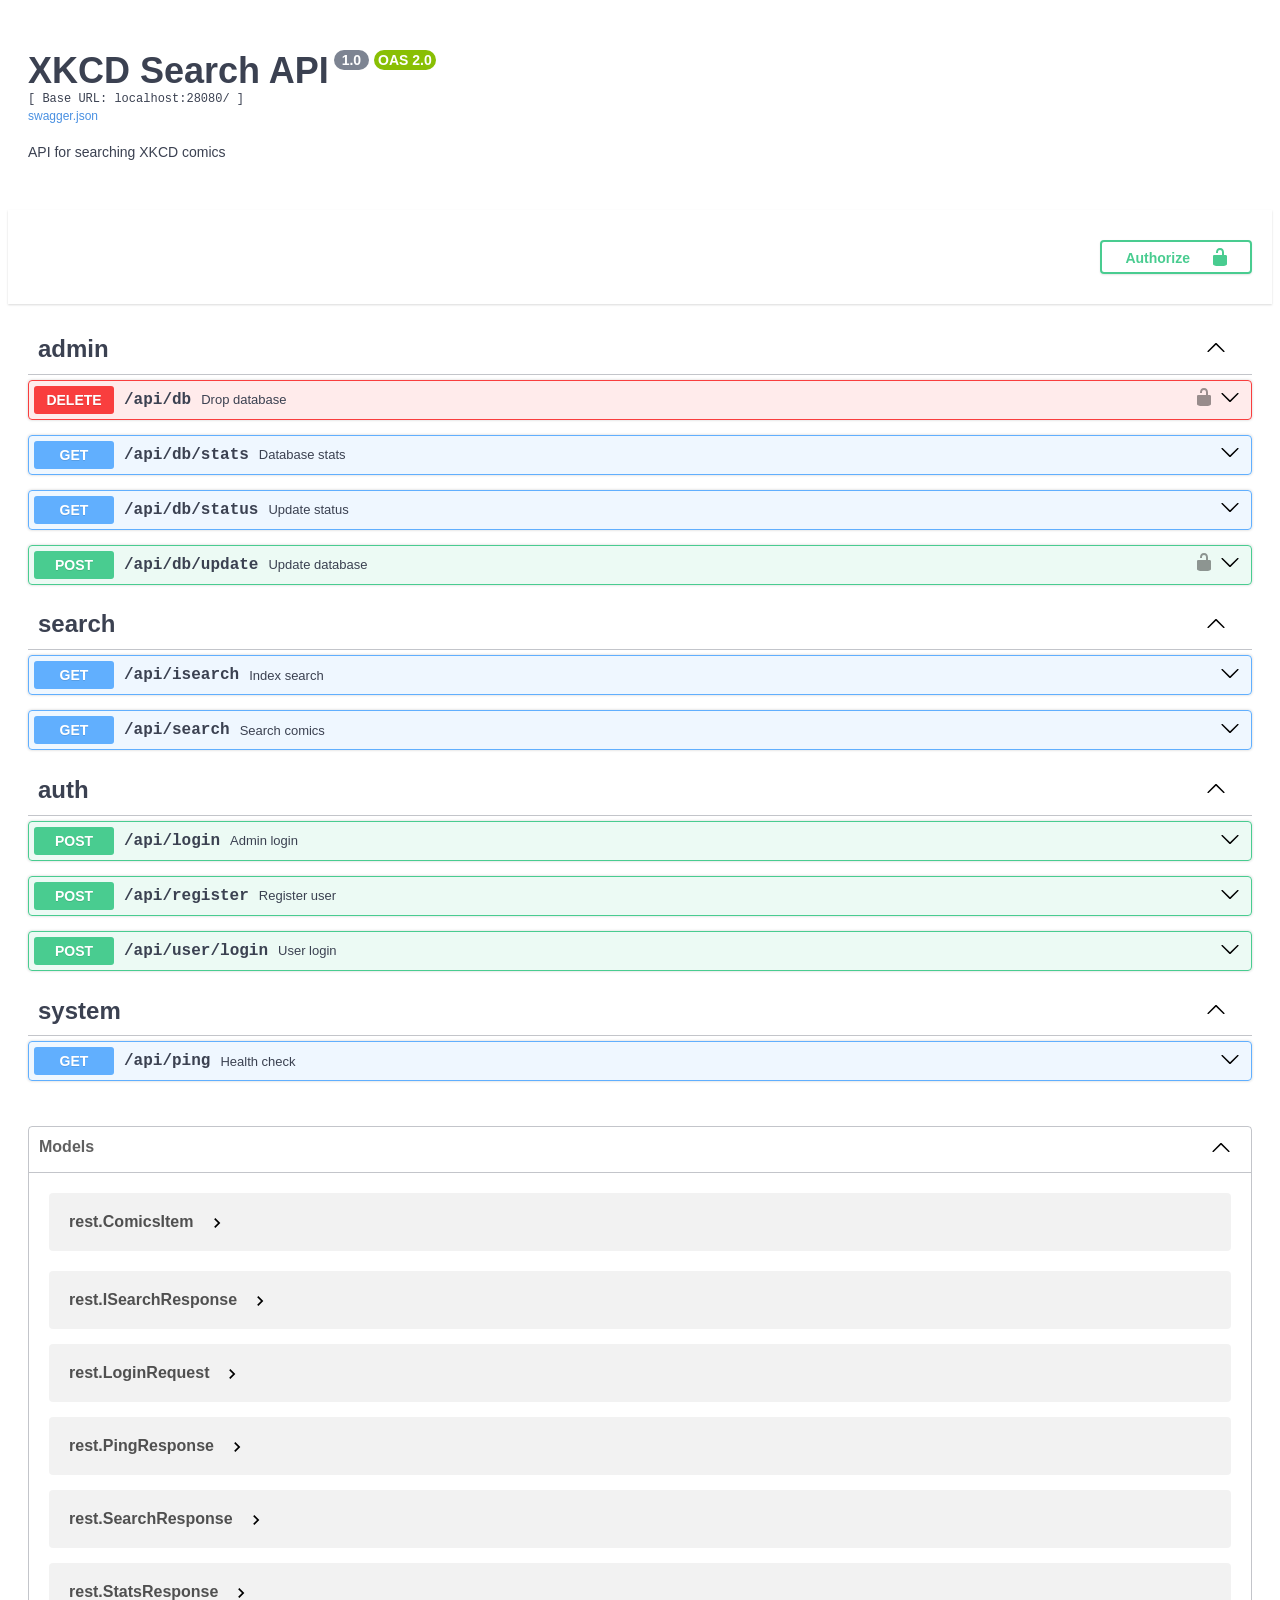
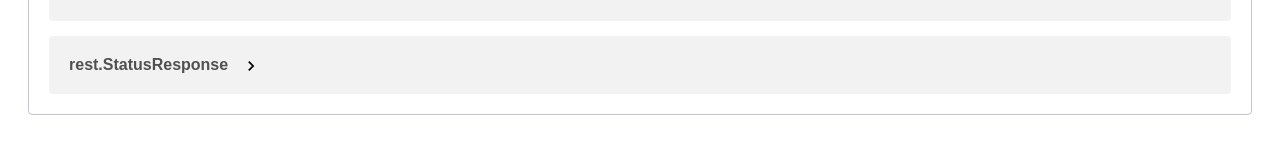
==== commit 1c1c3d3f: "deploy: f86fbebeef1a8590d4907e57581ae6508b8d64af" ====
--- a/swagger/index.html
+++ b/swagger/index.html
@@ -9,7 +9,7 @@
 <div id="swagger-ui"></div>
 <script src="swagger-ui-bundle.js"></script>
 <script>
-  SwaggerUIBundle({ url: "swagger.json", dom_id: "#swagger-ui", presets: [SwaggerUIBundle.presets.apis], defaultModelsExpandDepth: 1, docExpansion: "list" })
+  SwaggerUIBundle({ url: "swagger.json", dom_id: "#swagger-ui", presets: [SwaggerUIBundle.presets.apis], defaultModelsExpandDepth: 3, docExpansion: "list" })
 </script>
 </body>
 </html>
